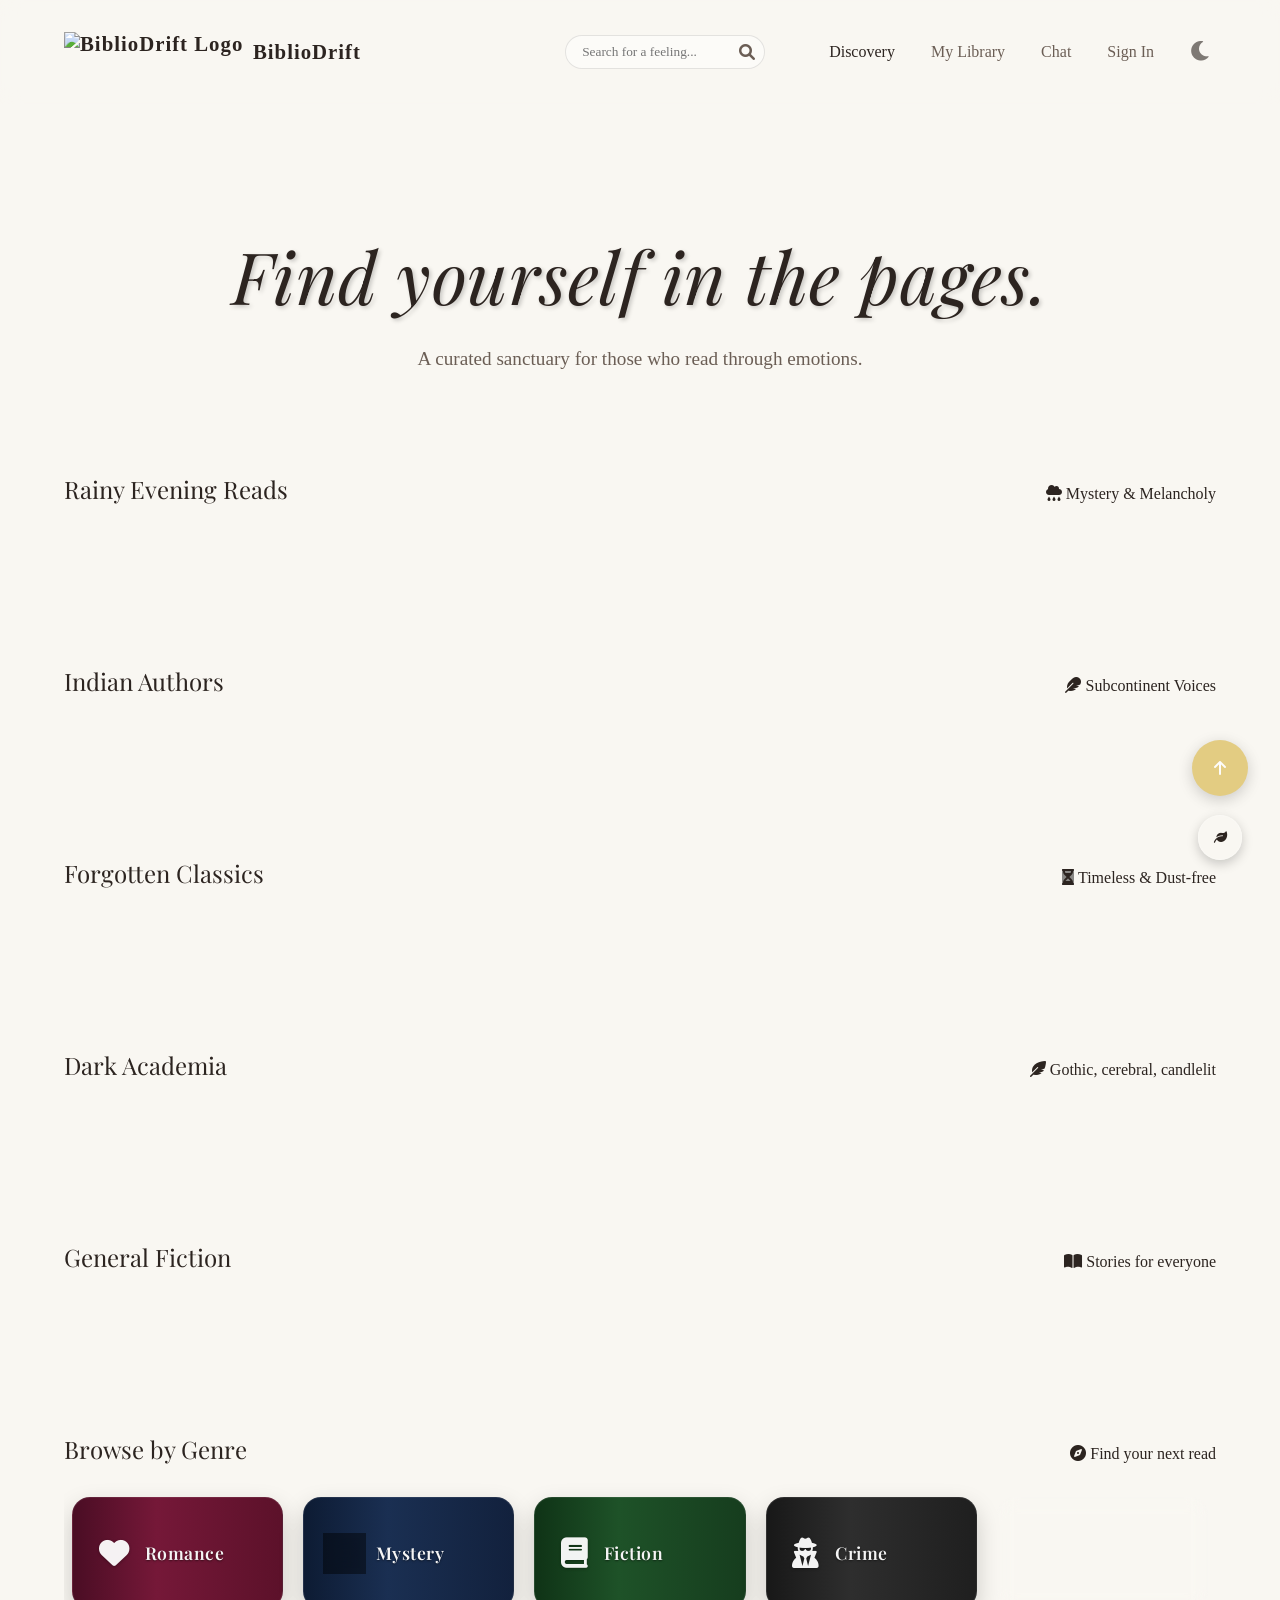
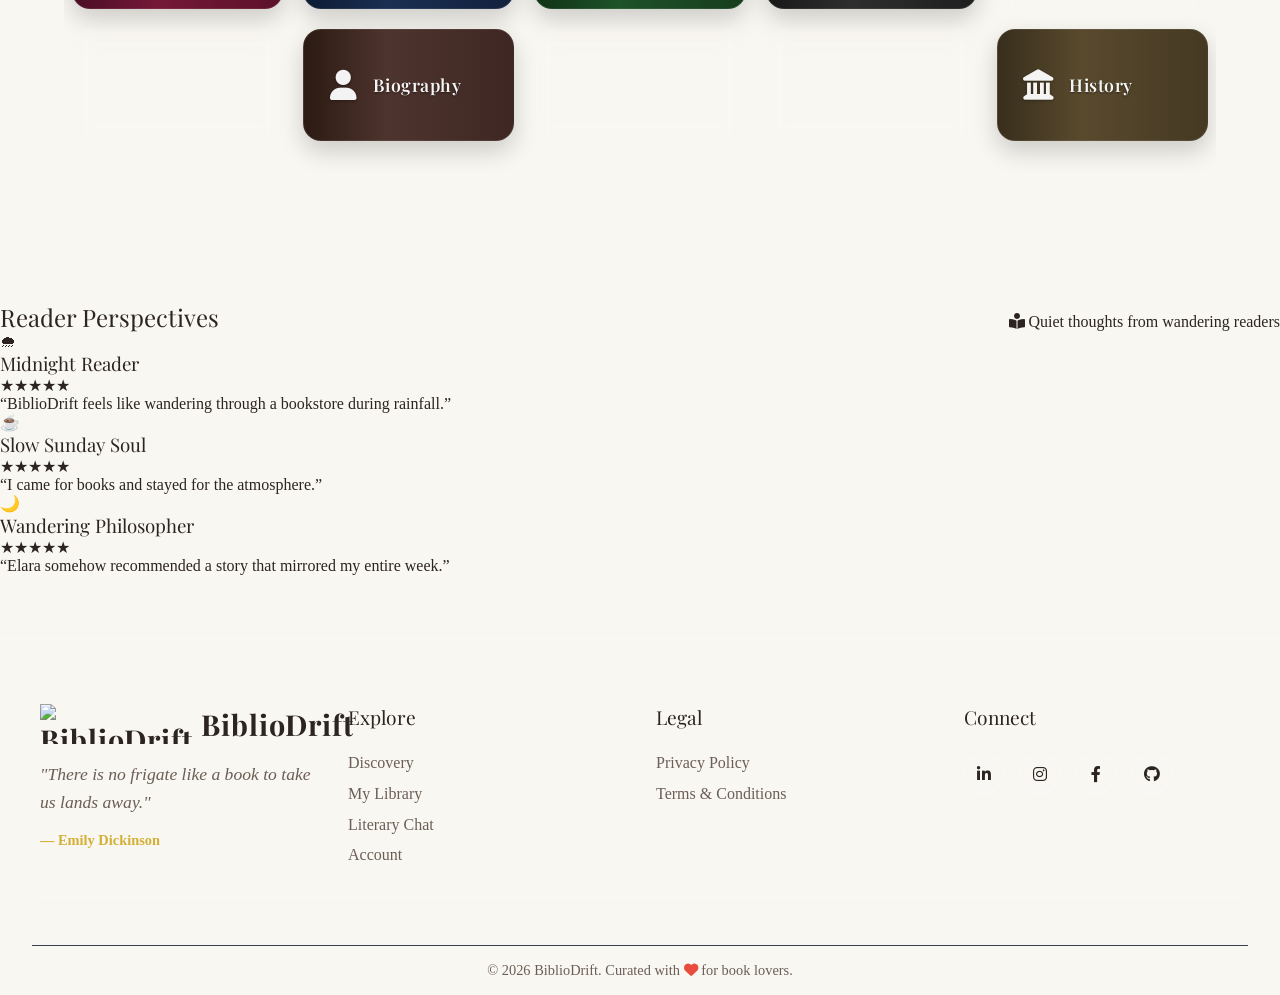
==== frontend/pages/index.html @ 9581ac8a "Merge branch 'main' into feature/reader-perspectives" ====
<!doctype html>
<html lang="en">

<head>
  <meta charset="UTF-8" />
  <script>
    (function () {
      const theme = localStorage.getItem('bibliodrift_theme');
      if (theme === 'night') {
        document.documentElement.setAttribute('data-theme', 'night');
      }
    })();
  </script>
  <script src="https://unpkg.com/dexie/dist/dexie.js"></script>

  <script src="../js/db.js"></script>

  <script src="../js/app.js"></script>
  <script src="../js/library-3d.js"></script>
  <script src="https://unpkg.com/dexie/dist/dexie.js"></script>
  <meta name="viewport" content="width=device-width, initial-scale=1.0" />
  <!-- Added SEO meta description to improve search engine discoverability and click-through rates -->
  <meta name="description" content="BiblioDrift — Discover books by mood, track your reading journey, and get AI-powered recommendations." />
  <title>BiblioDrift | Find yourself in the pages</title>
  <link rel="stylesheet" href="../css/style.css" />
  <link rel="stylesheet" href="../css/keyboard-shortcuts.css" />
  <link rel="manifest" href="/manifest.json">
  <!-- Fonts -->
  <link rel="preconnect" href="https://fonts.googleapis.com" />
  <link rel="preconnect" href="https://fonts.gstatic.com" crossorigin />
  <link
    href="https://fonts.googleapis.com/css2?family=Playfair+Display:ital,wght@0,400;0,600;1,400&family=Georgia&display=swap"
    rel="stylesheet" />
  <link rel="stylesheet" href="https://cdnjs.cloudflare.com/ajax/libs/font-awesome/6.0.0/css/all.min.css" />

  <!-- Security: DOMPurify for XSS prevention -->
  <script src="https://cdn.jsdelivr.net/npm/dompurify@3.0.6/dist/purify.min.js"></script>
  <link rel="icon" href="../assets/images/biblioDrift_favicon.png" type="image/png">
  <!-- PWA -->
  <link rel="manifest" href="/manifest.json">
  <meta name="theme-color" content="#2c2420">
  <meta name="apple-mobile-web-app-capable" content="yes">
  <meta name="apple-mobile-web-app-status-bar-style" content="black-translucent">
  <meta name="apple-mobile-web-app-title" content="BiblioDrift">
  <link rel="apple-touch-icon" href="../assets/images/biblioDrift_favicon.png">
</head>

<body>
  <header>
    <a href="index.html" class="logo">
      <img style="height: 40px" src="../assets/images/biblioDrift_favicon.png" alt="BiblioDrift Logo"> BiblioDrift
    </a>
    <div class="header-controls">
      <div class="search-bar">
        <input type="text" id="searchInput" class="search-input" placeholder="Search for a feeling...">
        <i class="fa-solid fa-search search-icon" id="searchIcon"></i>
      </div>
      <nav class="nav-links">
        <div class="tooltip">
          <a href="index.html" class="active">Discovery</a>
          <span class="tooltip-text"><i class="fa-solid fa-wand-magic-sparkles"></i> Explore books</span>
        </div>
        <div class="tooltip">
          <a href="library.html">My Library</a>
          <span class="tooltip-text"><i class="fa-solid fa-book"></i> My Library</span>
        </div>
        <div class="tooltip">
          <a href="chat.html">Chat</a>
          <span class="tooltip-text"><i class="fa-solid fa-comments"></i> Chat</span>
        </div>
        <!-- DYNAMIC AUTH LINK -->
        <div class="tooltip">
          <a href="auth.html" id="navAuthLink">Sign In</a>
          <span class="tooltip-text" id="navAuthTooltip"><i class="fa-solid fa-key"></i> Access account</span>
        </div>
      </nav>
      <button id="themeToggle" class="btn-icon" title="Toggle Theme">
        <i class="fa-solid fa-moon"></i>
      </button>
    </div>
  </header>

  <main>
    <section class="hero">
      <h1>Find yourself in the pages.</h1>
      <p>A curated sanctuary for those who read through emotions.</p>
    </section>

    <!-- SEARCH RESULTS SECTION (Initially Hidden) -->
    <section id="search-results-section" class="curated-section" hidden>
      <div class="section-header">
        <h2 id="search-query-display">Search Results</h2>
        <span><i class="fa-solid fa-magnifying-glass"></i> Exploring your query</span>
      </div>
      <div class="curated-row" id="search-results-grid">
        <!-- Dynamically Appended Books -->
      </div>
    </section>

    <!-- Curated Sections -->
    <section class="curated-section">
      <div class="section-header">
        <h2>Rainy Evening Reads</h2>
        <span><i class="fa-solid fa-cloud-rain"></i> Mystery & Melancholy</span>
      </div>
      <div class="curated-row" id="row-rainy"></div>
    </section>

    <section class="curated-section">
      <div class="section-header">
        <h2>Indian Authors</h2>
        <span><i class="fa-solid fa-feather"></i> Subcontinent Voices</span>
      </div>
      <div class="curated-row" id="row-indian"></div>
    </section>

    <section class="curated-section">
      <div class="section-header">
        <h2>Forgotten Classics</h2>
        <span><i class="fa-solid fa-hourglass"></i> Timeless & Dust-free</span>
      </div>
      <div class="curated-row" id="row-classics"></div>
    </section>

    <section class="curated-section">
      <div class="section-header">
        <h2>Dark Academia</h2>
        <span><i class="fa-solid fa-feather-pointed"></i> Gothic, cerebral, candlelit</span>
      </div>
      <div class="curated-row" id="row-dark-academia"></div>
    </section>

    <section class="curated-section">
      <div class="section-header">
        <h2>General Fiction</h2>
        <span><i class="fa-solid fa-book-open"></i> Stories for everyone</span>
      </div>
      <div class="curated-row" id="row-fiction"></div>
    </section>

    <!-- Genre Grid Section -->
    <section class="curated-section genre-section">
      <div class="section-header">
        <h2>Browse by Genre</h2>
        <span><i class="fa-solid fa-compass"></i> Find your next read</span>
      </div>
      <div class="genre-grid" id="genre-grid">
        <div class="genre-card" data-genre="romance"><i class="fa-solid fa-heart"></i><span>Romance</span></div>
        <div class="genre-card" data-genre="mystery"><i class="fa-solid fa-magnifying-glass"></i><span>Mystery</span>
        </div>
        <div class="genre-card" data-genre="fiction"><i class="fa-solid fa-book"></i><span>Fiction</span></div>
        <div class="genre-card" data-genre="crime"><i class="fa-solid fa-user-secret"></i><span>Crime</span></div>
        <div class="genre-card" data-genre="fantasy"><i class="fa-solid fa-wand-sparkles"></i><span>Fantasy</span></div>
        <div class="genre-card" data-genre="thriller"><i class="fa-solid fa-skull"></i><span>Thriller</span></div>
        <div class="genre-card" data-genre="biography"><i class="fa-solid fa-user"></i><span>Biography</span></div>
        <div class="genre-card" data-genre="self-help"><i
            class="fa-solid fa-hand-holding-heart"></i><span>Self-Help</span></div>
        <div class="genre-card" data-genre="science"><i class="fa-solid fa-flask"></i><span>Science</span></div>
        <div class="genre-card" data-genre="history"><i class="fa-solid fa-landmark"></i><span>History</span></div>
      </div>
    </section>

    <!-- Genre Modal -->
    <dialog id="genre-modal" class="genre-modal">
      <div class="genre-modal-content">
        <div class="genre-modal-header">
          <h2 id="genre-modal-title">Genre Books</h2>
          <button class="close-genre-modal" id="close-genre-modal"><i class="fa-solid fa-xmark"></i></button>
        </div>
        <div class="genre-modal-body">
          <div class="genre-books-grid" id="genre-books-grid"></div>
        </div>
      </div>
    </dialog>

    <!-- Book Details Modal -->
    <dialog id="book-details-modal" class="glass-modal">
      <div class="modal-content">
        <button class="close-modal-btn" id="closeModalBtn"><i class="fa-solid fa-xmark"></i></button>
        <div class="modal-body">
          <div class="modal-media"><img id="modal-img" src="" alt="Book Cover" /></div>
          <div class="modal-info">
            <h2 id="modal-title">Book Title</h2>
            <p id="modal-author" class="modal-subtitle">Author Name</p>
            <div class="ai-insight-box">
              <div class="ai-header"><i class="fa-solid fa-wand-magic-sparkles"></i><span>AI Insight</span></div>
              <div id="modal-summary">
                <div class="text-skeleton skeleton"></div>
                <div class="text-skeleton skeleton" style="width: 90%"></div>
                <div class="text-skeleton skeleton" style="width: 70%"></div>
              </div>
            </div>
            <div class="modal-actions">
              <button id="modal-add-btn" class="btn-primary"><i class="fa-regular fa-heart"></i> Add to Library</button>
              <button id="modal-preview-btn" class="btn-preview"><i class="fa-solid fa-book-open"></i> Preview</button>
              <button id="modal-share-btn" class="btn-secondary modal-share-btn"><i class="fa-solid fa-share-nodes"></i>
                Share</button>
            </div>
          </div>
        </div>
      </div>
    </dialog>
  </main>
<section class="reader-perspectives">

  <div class="section-header">
    <h2>Reader Perspectives</h2>
    <span>
      <i class="fa-solid fa-book-open-reader"></i>
      Quiet thoughts from wandering readers
    </span>
  </div>

  <div class="perspective-grid">

    <div class="perspective-card">
      <div class="perspective-user">
        <div class="avatar-circle">🌧</div>

        <div>
          <h3>Midnight Reader</h3>
          <p class="stars">★★★★★</p>
        </div>
      </div>

      <p class="perspective-text">
        “BiblioDrift feels like wandering through a bookstore during rainfall.”
      </p>
    </div>

    <div class="perspective-card">
      <div class="perspective-user">
        <div class="avatar-circle">☕</div>

        <div>
          <h3>Slow Sunday Soul</h3>
          <p class="stars">★★★★★</p>
        </div>
      </div>

      <p class="perspective-text">
        “I came for books and stayed for the atmosphere.”
      </p>
    </div>

    <div class="perspective-card">
      <div class="perspective-user">
        <div class="avatar-circle">🌙</div>

        <div>
          <h3>Wandering Philosopher</h3>
          <p class="stars">★★★★★</p>
        </div>
      </div>

      <p class="perspective-text">
        “Elara somehow recommended a story that mirrored my entire week.”
      </p>
    </div>

  </div>

</section>

<!--The footer is being called usingt footer.js.-->
  <script src="../js/config.js"></script>
  <script src="../js/app.js"></script>
  <script src="../js/book-preview.js"></script>
  <script src="../js/footer.js"></script>
  <script src="../script/header-scroll.js"></script>


  <!-- Back to Top Button -->
  <button id="backToTop" class="btn-icon back-to-top" title="Back to Top" onclick="window.scrollTo({top: 0, behavior: 'smooth'});">
    <i class="fa-solid fa-arrow-up"></i>
  </button>

  <!-- Ambient Sanctuary UI -->
  <div class="ambient-sanctuary">
    <button id="ambientToggle" title="Ambient Sanctuary">
      <i class="fa-solid fa-leaf"></i>
    </button>
    <div id="ambientPanel" class="ambient-panel">
      <h3 style="color: var(--text-main) !important;">Ambient Sanctuary</h3>
      <div class="ambient-option">
        <span style="color: var(--text-main) !important;"><i class="fa-solid fa-cloud-rain"></i> Rainy Evening</span>
        <label class="switch">
          <input type="checkbox" id="rainToggle">
          <span class="slider"></span>
        </label>
      </div>
      <div class="ambient-option">
        <span style="color: var(--text-main) !important;"><i class="fa-solid fa-fire"></i> Cozy Fireplace</span>
        <label class="switch">
          <input type="checkbox" id="fireToggle">
          <span class="slider"></span>
        </label>
      </div>
      <div class="ambient-option">
        <span style="color: var(--text-main) !important;"><i class="fa-solid fa-water"></i> Calm Ocean Waves</span>
        <label class="switch">
          <input type="checkbox" id="oceanToggle">
          <span class="slider"></span>
        </label>
      </div>
      <div class="ambient-option">
        <span style="color: var(--text-main) !important;"><i class="fa-solid fa-bolt"></i> Stormy Rain</span>
        <label class="switch">
          <input type="checkbox" id="stormToggle">
          <span class="slider"></span>
        </label>
      </div>
      <div class="volume-control">
        <label for="ambientVolume" style="color: var(--text-main) !important;"><i class="fa-solid fa-volume-high"></i> Volume</label>
        <input type="range" id="ambientVolume" min="0" max="1" step="0.1" value="0.5" style="width: 100%;">
      </div>
    </div>
  </div>

  <script src="../js/ambient.js"></script>
  <script src="../js/security.js"></script>
  <script src="../js/pwa.js"></script>

</body>

</html>
---- frontend/css/style.css ----
:root {
    /* Fix: WCAG AA Contrast Floor - Issue #534 */
.glass-panel,
.book-tooltip,
.book-detail-modal,
[class*="glass"] {
    background: rgba(0, 0, 0, 0.45) !important;
    backdrop-filter: blur(12px);
    -webkit-backdrop-filter: blur(12px);
}
    /* Day Theme (Default) */
    --bg-color: #f9f7f2;
    --header-bg: rgba(249, 247, 242, 0.8);
    --text-main: #2c2420;
    --text-muted: #6b5e55;
    --accent-gold: #d4af37;
    --wood-dark: #5d4037;
    --wood-light: #8d6e63;
    --glass-bg: rgba(255, 255, 255, 0.1);
    --glass-border: rgba(255, 255, 255, 0.2);
    --shadow-soft: 0 10px 30px rgba(0, 0, 0, 0.05);
    --input-bg: rgba(255, 255, 255, 0.5);
    --input-border: rgba(0, 0, 0, 0.1);
    --book-bg: #fff;
    --paper-color: #fffdf9;

    /* Vibe Colors */
    --vibe-mystery: #78909c;
    --vibe-romance: #ef9a9a;
    --vibe-classic: #a1887f;

    /* Dimensions */
    --book-width: 160px;
    --book-height: 240px;
    --book-thick: 40px;
}

[data-theme="night"] {
    /* Night Theme (Dark Wood) */
    --bg-color: #1e1a18;
    --header-bg: rgba(30, 26, 24, 0.85);
    --text-main: #e0d5cb;
    --text-muted: #a89a8e;
    --accent-gold: #fccb4e;
    --wood-dark: #3e2723;
    --wood-light: #5d4037;
    --glass-bg: rgba(0, 0, 0, 0.3);
    --glass-border: rgba(255, 255, 255, 0.05);
    --shadow-soft: 0 10px 40px rgba(0, 0, 0, 0.4);
    --input-bg: rgba(0, 0, 0, 0.2);
    --input-border: rgba(255, 255, 255, 0.1);
    --book-bg: #2c2420;
    --paper-color: #e0d5cb;
}

* {
    box-sizing: border-box;
    margin: 0;
    padding: 0;
}

html {
    scroll-behavior: smooth;
    transition: background-color 0.4s ease, color 0.4s ease;
}

body {
    background-color: var(--bg-color);
    color: var(--text-main);
    font-family: "Georgia", serif;
    /* Classic serif for books */
    overflow-x: hidden;
    min-height: 100vh;
    transition: background-color 0.4s ease, color 0.4s ease, border-color 0.4s ease, box-shadow 0.4s ease;
}

/* Explicit night-mode overrides — bulletproof fallback */
[data-theme="night"] body,
html[data-theme="night"],
html[data-theme="night"] body {
    background-color: #1e1a18 !important;
    color: #fff5f5 !important;
}

[data-theme="night"] header {
    background: rgba(30, 26, 24, 0.85) !important;
}

[data-theme="night"] .search-input,
[data-theme="night"] input {
    background: rgba(0, 0, 0, 0.2) !important;
    color: #e0d5cb !important;
    border-color: rgba(255, 255, 255, 0.1) !important;
}


/* Global Wooden Scrollbar Styling */
::-webkit-scrollbar {
    width: 12px;
}

::-webkit-scrollbar-track {
    background: var(--bg-color);
}

::-webkit-scrollbar-thumb {
    background: linear-gradient(180deg, var(--wood-dark), var(--wood-light));
    border-radius: 6px;
    border: 2px solid var(--bg-color);
}

::-webkit-scrollbar-thumb:hover {
    background: linear-gradient(180deg, var(--wood-light), var(--wood-dark));
    box-shadow: inset 0 0 6px rgba(0, 0, 0, 0.3);
}

h1,
h2,
h3 {
    font-weight: normal;
    font-family: "Playfair Display", serif;
    /* Elegant headings */
}

/* --- Layout --- */
header {
    padding: 2rem 4rem;
    display: flex;
    justify-content: space-between;
    align-items: center;
    position: sticky;
    top: 0;
    z-index: 100;
    background: var(--header-bg);
    backdrop-filter: blur(10px);
    transition: background-color 0.4s ease, color 0.4s ease, backdrop-filter 0.4s ease;
}

.header-controls {
    display: flex;
    align-items: center;
    gap: 2rem;
}

.search-bar {
    position: relative;
    display: flex;
    align-items: center;
}

.search-input {
    background: var(--input-bg);
    border: 1px solid var(--input-border);
    padding: 0.5rem 1rem;
    border-radius: 20px;
    font-family: "Georgia", serif;
    width: 200px;
    transition: all 0.4s ease;
    outline: none;
    color: var(--text-main);
}

.search-input:focus {
    background: var(--book-bg);
    width: 300px;
    box-shadow: var(--shadow-soft);
}

.search-icon {
    position: absolute;
    right: 10px;
    color: var(--text-muted);
    cursor: pointer;
    transition: color 0.3s ease;
}

.search-icon:hover {
    color: var(--text-main);
}

.logo {
    font-size: 1.5rem;
    letter-spacing: 1px;
    color: var(--text-main);
    text-decoration: none;
    display: flex;
    align-items: center;
    gap: 0.5rem;
}

.nav-links a {
    text-decoration: none;
    color: var(--text-muted);
    margin-left: 2rem;
    transition: color 0.3s ease;
}

.nav-links a:hover,
.nav-links a.active {
    color: var(--text-main);
}

/* === ANIMATED HOVER TOOLTIPS FOR NAVIGATION (NEW) === */
.tooltip {
    position: relative;
    display: inline-block;
}

.tooltip-text {
    position: absolute;
    left: 50%;
    bottom: calc(100% + 8px);
    transform: translateX(-50%) scale(0.95) translateY(6px);
    padding: 10px 14px;
    background: #fffaf3;
    color: #2b2b2b;
    font-size: 13px;
    font-weight: 500;
    white-space: nowrap;
    border-radius: 10px;
    box-shadow: 0 8px 20px rgba(0, 0, 0, 0.15);
    border: 1px solid rgba(0, 0, 0, 0.08);
    opacity: 0;
    visibility: hidden;
    pointer-events: none;
    transition: all 0.25s ease;
    z-index: 9999;
}

.tooltip-text::after {
    content: "";
    position: absolute;
    top: 100%;
    left: 50%;
    transform: translateX(-50%) rotate(45deg);
    width: 12px;
    height: 12px;
    background: #fffaf3;
    border-left: 1px solid rgba(0, 0, 0, 0.08);
    border-bottom: 1px solid rgba(0, 0, 0, 0.08);
}

.tooltip:hover .tooltip-text {
    opacity: 1;
    visibility: visible;
    transform: translateX(-40%) scale(1) translateY(0);
}

.tooltip-text i {
    margin-right: 5px;
    color: var(--accent-gold);
}

main {
    padding: 2rem 4rem;
    max-width: 1400px;
    margin: 0 auto;
    width: 100%;
    overflow-x: hidden;
}

/* --- Hero --- */
.hero {
    text-align: center;
    padding: 6rem 1rem;
    animation: heroFade 1s ease-out;
}

@keyframes heroFade {
    from {
        opacity: 0;
        transform: translateY(15px);
    }

    to {
        opacity: 1;
        transform: translateY(0);
    }
}


.hero h1 {
    font-size: clamp(2.5rem, 8vw, 4.5rem);
    margin-bottom: 1.5rem;
    font-style: italic;
    line-height: 1.2;
    letter-spacing: 0.5px;
    text-shadow: 2px 2px 4px rgba(0, 0, 0, 0.2);
}

.hero p {
    color: var(--text-muted);
    font-size: 1.2rem;
    line-height: 1.8;
    max-width: 55ch;
    margin: 0 auto;
}

/* --- Curated Tables (Horizontal Scroll) --- */
.curated-section {
    margin-bottom: 6rem;
    width: 100%;
    overflow-x: hidden;
}

.section-header {
    margin-: 0 1rem 0.5rem 1rem;
    display: flex;
    justify-content: space-between;
    align-items: baseline;
    flex-wrap: wrap;
    gap: 1rem
    justify-content: space-between;
    align-items: baseline;
}

.curated-row {
    display: flex;
    gap: 3rem;
    padding: 2rem 1rem;
    overflow-x: auto;
    overflow-y: hidden;
    /* Allow horizontal scrolling on mobile */
    perspective: 1000px;
    -webkit-overflow-scrolling: touch;
    scroll-behavior: smooth;
    flex-wrap: nowrap;
}

/* --- 3D Book Component --- */
.book-scene {
    width: var(--book-width);
    height: var(--book-height);
    perspective: 1000px;
    cursor: pointer;
    flex-shrink: 0;
    min-width: var(--book-width);
}

.book {
    width: 100%;
    height: 100%;
    position: relative;
    transform-style: preserve-3d;
    /* Bouncy cozy feel */
    transform-origin: center center -20px;
    /* Pivot inside the book */
    animation: floatIn 0.8s ease-out backwards;
}

@keyframes floatIn {
    from {
        opacity: 0;
        transform: translateY(50px) scale(0.9);
    }

    to {
        opacity: 1;
        transform: translateY(0) scale(1);
    }
}

.book.flipped {
    transform: rotateY(180deg) scale(1.2) translateZ(50px);
    /* Expand and bring closer */
    z-index: 100;
}

/* Book Faces */
.book__face {
    position: absolute;
    width: 100%;
    height: 100%;
    backface-visibility: hidden;
    /* Hide back when front is clear */
    border-radius: 4px 8px 8px 4px;
    box-shadow: 5px 5px 15px rgba(0, 0, 0, 0.15);
}

.book__face--front {
    background: var(--book-bg);
    transform: rotateY(0deg);
    z-index: 2;
}

.book__face--front img {
    width: 100%;
    height: 100%;
    object-fit: cover;
    border-radius: 4px 8px 8px 4px;
}

.book__face--back {
    transform: rotateY(180deg);
    background: var(--paper-color);
    /* Paper color */
    padding: 1.5rem;
    display: flex;
    flex-direction: column;
    justify-content: space-between;
    border: 1px solid var(--glass-border);
    z-index: 1;
    color: #2c2420;
    /* Keep text dark for paper feel even in night mode */
}

/* The Spine */
.book__face--spine {
    position: absolute;
    width: var(--book-thick);
    height: 100%;
    left: 0;
    top: 0;
    transform: rotateY(-90deg) translateZ(calc(var(--book-thick) / 2));
}

/* Improved 3D Box Model */
/* Re-defining .book for proper thickness volume */
.book {
    transform-origin: center center -20px;
    /* Pivot inside the book */
}

.book__face--front {
    transform: translateZ(20px);
}

.book__face--back {
    transform: rotateY(180deg) translateZ(20px);
}

.book__face--spine {
    width: 40px;
    height: 100%;
    background: #333;
    /* Default spine color */
    transform: rotateY(-90deg) translateZ(20px);
    /* Adjust positioning to be flush left of front face */
    left: -20px;
    /* Half thickness */
}

.book__face--right {
    /* Pages */
    width: 40px;
    height: 100%;
    background: linear-gradient(to right, #fff, #f0f0f0 20%, #fff 40%);
    transform: rotateY(90deg) translateZ(140px);
    /* Width - half thickness */
    left: auto;
    right: -20px;
}

/* Hover Effect: Pull out */
.book-scene:hover .book:not(.flipped) {
    transform: translateZ(30px) translateY(-10px) rotateY(-10deg);
}

/* Glassmorphism Overlay (Quick view) */
.glass-overlay {
    position: absolute;
    bottom: 10px;
    left: 10px;
    right: 10px;
    background: rgba(255, 255, 255, 0.7);
    backdrop-filter: blur(8px);
    padding: 0.5rem;
    border-radius: 6px;
    opacity: 0;
    transform: translateY(10px);
    transition: all 0.3s ease;
    pointer-events: none;
    /* Let clicks pass to book */
}

.book-scene:hover .glass-overlay {
    opacity: 1;
    transform: translateY(0);
}

/* Back of book content */
.handwritten-note {
    font-family: "Courier New", Courier, monospace;
    /* Placeholder for handwriting font */
    color: var(--text-muted);
    font-size: 0.9rem;
    line-height: 1.4;
    background: #fffdc2;
    padding: 10px;
    transform: rotate(-2deg);
    box-shadow: 2px 2px 5px rgba(0, 0, 0, 0.1);
    margin-bottom: 1rem;
}

/* Read details Button */
.read-details-btn {
    background-color: #3e2723; 
    color: #fffdf9;
    border: 1px solid var(--accent-gold);
    padding: 6px 16px; 
    border-radius: 6px;
    font-family: 'Playfair Display', 'Georgia', serif;
    font-size: 0.82rem;
    cursor: pointer;
    display: flex;
    align-items: center;
    justify-content: center;
    gap: 6px; 
    margin: 8px auto 14px auto;
    width: 96%; 
    box-shadow: 0 3px 6px rgba(0, 0, 0, 0.15);
    transition: background-color 0.2s ease-in-out;
    white-space: nowrap; 
}

.read-details-btn:hover {
    background-color: #5d4037;
}

.book__face--back .book-actions {
    justify-content: space-around;
    padding: 0 10px;
    width: 100%;
    margin-bottom: -6px;
}

.book-actions {
    display: flex;
    gap: 0.35rem;
    justify-content: center;
    align-items: center;
    width: 100%;
}

.btn-icon {
    border: none;
    background: none;
    cursor: pointer;
    font-size: 1rem;
    padding: 0.15rem 0.25rem;
    opacity: 0.6;
    transition: opacity 0.2s, transform 0.12s;
}

.btn-icon:hover {
    opacity: 1;
    transform: scale(1.08);
}

/* --- Virtual Shelves --- */
.shelves-container {
    width: 100%;
    overflow-x: hidden;
    display: flex;
    flex-direction: column;
    gap: 4rem;
    padding: 2rem 0;
}

.shelf-row {
    position: relative;
    padding: 0 2rem 1.5rem 2rem;
    /* Realistic Wood Texture Gradient */
    background:
        repeating-linear-gradient(90deg,
            transparent 0,
            transparent 4px,
            rgba(0, 0, 0, 0.02) 5px,
            transparent 10px),
        linear-gradient(to bottom, #5d4037 0%, #3e2723 100%);
    border-bottom: 25px solid #281a15;
    /* Thicker front lip */
    border-radius: 4px;
    box-shadow:
        0 20px 20px -10px rgba(0, 0, 0, 0.3),
        inset 0 2px 20px rgba(0, 0, 0, 0.2);
    display: flex;
    align-items: flex-end;
    gap: 1.5rem;
    /* More spacing for expanded books */
    min-height: 280px;
    flex-wrap: nowrap;
    overflow-x: auto;
    -webkit-overflow-scrolling: touch;
}

.shelf-row::after {
    /* Depth shadow on wall behind books */
    content: "";
    position: absolute;
    bottom: 25px;
    /* Above bottom lip */
    left: 0;
    right: 0;
    height: 100%;
    z-index: -1;
    background: linear-gradient(to bottom,
            rgba(0, 0, 0, 0.1),
            rgba(0, 0, 0, 0.4));
    pointer-events: none;
}

.shelf-label {
    position: absolute;
    top: -20px;
    left: 0;
    font-size: 1.2rem;
    color: var(--wood-light);
    font-style: italic;
}

/* --- Mood Analysis Styles --- */

/* Mood Tags on Book Covers */
.mood-tags {
    position: absolute;
    top: 5px;
    left: 5px;
    display: flex;
    flex-direction: column;
    gap: 2px;
}

.mood-tag {
    background: rgba(0, 0, 0, 0.7);
    color: white;
    padding: 2px 6px;
    border-radius: 10px;
    font-size: 0.7rem;
    font-weight: bold;
    text-transform: capitalize;
}

/* Mood-specific colors */
.mood-cozy {
    background: #8d6e63 !important;
}

.mood-dark {
    background: #424242 !important;
}

.mood-mysterious {
    background: #5e35b1 !important;
}

.mood-romantic {
    background: #e91e63 !important;
}

.mood-adventurous {
    background: #ff5722 !important;
}

.mood-melancholy {
    background: #607d8b !important;
}

.mood-uplifting {
    background: #4caf50 !important;
}

.mood-intense {
    background: #f44336 !important;
}

.mood-whimsical {
    background: #9c27b0 !important;
}

.mood-thought-provoking {
    background: #795548 !important;
}

/* Glass overlay mood tags */
.glass-mood-tags {
    margin-top: 0.5rem;
    display: flex;
    gap: 0.25rem;
    flex-wrap: wrap;
}

.glass-mood-tag {
    background: rgba(255, 255, 255, 0.3);
    padding: 1px 4px;
    border-radius: 8px;
    font-size: 0.6rem;
    text-transform: capitalize;
}

/* Back of book mood analysis */
.mood-analysis {
    margin-top: 1rem;
    padding-top: 0.5rem;
    border-top: 1px solid rgba(0, 0, 0, 0.1);
}

.mood-tags-back {
    display: flex;
    gap: 0.25rem;
    flex-wrap: wrap;
    margin-top: 0.25rem;
}

.mood-tag-small {
    background: var(--accent-gold);
    color: white;
    padding: 1px 4px;
    border-radius: 6px;
    font-size: 0.6rem;
    text-transform: capitalize;
}

/* Mood Analysis Modal */
.mood-modal {
    position: fixed;
    top: 0;
    left: 0;
    width: 100%;
    height: 100%;
    background: rgba(0, 0, 0, 0.7);
    display: flex;
    justify-content: center;
    align-items: center;
    z-index: 1000;
    backdrop-filter: blur(5px);
}

.mood-modal-content {
    background: var(--book-bg);
    border-radius: 12px;
    max-width: 500px;
    width: 90%;
    max-height: 80vh;
    overflow-y: auto;
    box-shadow: var(--shadow-soft);
    border: 1px solid var(--glass-border);
    display: flex;
    flex-direction: column;
}

.mood-modal-header {
    padding: 1.5rem;
    border-bottom: 1px solid var(--glass-border);
    display: flex;
    justify-content: space-between;
    align-items: center;
}

.mood-modal-header h3 {
    margin: 0;
    color: var(--text-main);
}

.close-modal {
    background: none;
    border: none;
    font-size: 1.5rem;
    cursor: pointer;
    color: var(--text-muted);
    padding: 0;
    width: 30px;
    height: 30px;
    display: flex;
    align-items: center;
    justify-content: center;
}

.close-modal:hover {
    color: var(--text-main);
}

.mood-modal-body {
    padding: 1.5rem;
}

.mood-section {
    margin-bottom: 1.5rem;
}

.mood-section h4 {
    margin: 0 0 0.5rem 0;
    color: var(--text-main);
    font-size: 1rem;
}

/* Sentiment Bar */
.sentiment-bar {
    width: 100%;
    height: 8px;
    background: #e0e0e0;
    border-radius: 4px;
    overflow: hidden;
    margin: 0.5rem 0;
}

.sentiment-fill {
    height: 100%;
    background: linear-gradient(to right, #f44336, #ff9800, #4caf50);
    transition: width 0.3s ease;
}

/* Large mood tags in modal */
.mood-tags-large {
    display: flex;
    gap: 0.5rem;
    flex-wrap: wrap;
}

.mood-tag-large {
    padding: 0.5rem 1rem;
    border-radius: 20px;
    font-size: 0.9rem;
    font-weight: bold;
    color: white;
    text-transform: capitalize;
}

/* Vibe quote styling */
.vibe-quote {
    background: var(--paper-color);
    padding: 1rem;
    border-radius: 8px;
    font-style: italic;
    color: #2c2420;
    border-left: 4px solid var(--accent-gold);
    margin: 0.5rem 0;
}

/* Mood button in book actions */
.mood-btn {
    color: var(--accent-gold) !important;
}

.mood-btn:hover {
    color: var(--wood-dark) !important;
    transform: scale(1.1);
}

/* Responsive mood modal */
@media (max-width: 768px) {
    .mood-modal-content {
        width: 95%;
        margin: 1rem;
    }

    .mood-tags-large {
        flex-direction: column;
    }

    .mood-tag-large {
        text-align: center;
    }
}

/* Utilities */
.hidden {
    display: none !important;
}

/* --- Constellation View --- */
.constellation-container {
    width: 100%;
    min-height: 600px;
    margin-top: 2rem;
    position: relative;
    border-radius: 12px;
    overflow: hidden;
    animation: fadeIn 0.5s ease;
}

.view-toggles button {
    cursor: pointer;
    transition: all 0.3s ease;
}

.view-toggles .active-view {
    box-shadow: 0 4px 15px rgba(0, 0, 0, 0.2);
    transform: scale(1.05);
}

.fade-in {
    animation: fadeIn 1s ease;
}

@keyframes fadeIn {
    from {
        opacity: 0;
        transform: translateY(10px);
    }

    to {
        opacity: 1;
        transform: translateY(0);
    }
}

/* Theme Toggle Button Enhancement */
#themeToggle {
    font-size: 1.4rem;
    color: var(--text-main);
    cursor: pointer;
    transition:
        transform 0.3s ease,
        color 0.3s ease;
}

#themeToggle:hover {
    transform: rotate(15deg) scale(1.1);
    color: var(--accent-gold);
}


.footer {
    min-height: 120px;
    width: 100%;
    background-color: #222;
    display: flex;
    flex-direction: column;
    justify-content: center;
    align-items: center;
    gap: 1.2rem;
    padding: 2rem 0;
    margin-top: 4rem;
}

.social_icons {
    display: flex;
    gap: 2rem;
    z-index: 999;
}

.social_icons a {
    color: var(--accent-gold);
    font-size: 2rem;
    transition:
        transform 0.3s ease,
        color 0.3s ease;
    text-decoration: none;
}

.social_icons a:hover {
    color: white;
    transform: translateY(-5px);
}

.reading-progress {
    margin-top: 0.75rem;
    opacity: 0.85;
}

.progress-slider {
    width: 100%;
    accent-color: var(--accent-gold);
}

.reading-progress small {
    font-size: 0.7rem;
    opacity: 0.7;
}

/* --- Glass Modal --- */
.glass-modal {
    margin: auto;
    width: 90%;
    max-width: 900px;
    background: transparent;
    border: none;
    padding: 0;
    overflow: visible;
    max-height: 95vh;
}

.glass-modal::backdrop {
    background: rgba(0, 0, 0, 0.4);
    backdrop-filter: blur(5px);
}

.modal-content {
    background: rgba(255, 255, 255, 0.65);
    backdrop-filter: blur(20px);
    -webkit-backdrop-filter: blur(20px);
    border: 1px solid var(--glass-border);
    border-radius: 20px;
    box-shadow: 0 25px 50px -12px rgba(0, 0, 0, 0.25);
    padding: 2.5rem;
    position: relative;
    overflow: hidden;
    overflow-y: auto;
    animation: modalIn 0.4s cubic-bezier(0.175, 0.885, 0.32, 1.275);
    max-height: 90vh;
}

[data-theme="night"] .modal-content {
    background: rgba(30, 26, 24, 0.8);
    border: 1px solid rgba(255, 255, 255, 0.1);
}

@keyframes modalIn {
    from {
        opacity: 0;
        transform: scale(0.9) translateY(20px);
    }

    to {
        opacity: 1;
        transform: scale(1) translateY(0);
    }
}

.close-modal-btn {
    position: absolute;
    top: 1.5rem;
    right: 1.5rem;
    background: var(--glass-bg);
    border: none;
    width: 2.5rem;
    height: 2.5rem;
    border-radius: 50%;
    cursor: pointer;
    font-size: 1.2rem;
    color: var(--text-muted);
    transition: all 0.2s;
    display: flex;
    justify-content: center;
    align-items: center;
    z-index: 10;
}

.close-modal-btn:hover {
    background: var(--accent-gold);
    color: #fff;
    transform: rotate(90deg);
}

.modal-body {
    display: grid;
    grid-template-columns: 300px 1fr;
    gap: 3rem;
}

.modal-media {
    display: flex;
    justify-content: center;
    align-items: center;
}

.modal-media img {
    width: 100%;
    height: auto;
    border-radius: 12px;
    box-shadow: 10px 10px 30px rgba(0, 0, 0, 0.2);
    transform: rotate(-3deg);
    transition: transform 0.3s;
}

.modal-media img:hover {
    transform: rotate(0) scale(1.02);
}

.modal-info {
    display: flex;
    flex-direction: column;
    gap: 1.5rem;
}

.modal-info h2 {
    font-size: 2.5rem;
    line-height: 1.2;
    margin-bottom: 0;
}

.modal-subtitle {
    font-size: 1.2rem;
    color: var(--text-muted);
    font-style: italic;
    margin-top: -1rem;
}

/* AI Insight Box */
.ai-insight-box {
    background: #fdfaf5;
    border: 1px solid rgba(212, 175, 55, 0.2);
    border-left: 4px solid var(--accent-gold);
    padding: 1.2rem 1.5rem;
    border-radius: 12px;
    margin-top: 1.5rem;
    box-shadow: 0 2px 8px rgba(0,0,0,0.03);
}

#modal-ai-note {
    font-family: "Georgia", serif;
    font-style: italic;
    color: #4a3f35 !important; /* Dark brown for high contrast */
    line-height: 1.6;
    font-size: 1.05rem;
    display: block;
}

[data-theme="night"] .ai-insight-box {
    background: linear-gradient(135deg,
            rgba(255, 255, 255, 0.05),
            rgba(0, 0, 0, 0.2));
}

.ai-insight-box::before {
    content: "";
    position: absolute;
    top: 0;
    left: 0;
    right: 0;
    height: 2px;
    background: linear-gradient(90deg,
            transparent,
            var(--accent-gold),
            transparent);
    opacity: 0.5;
}

.ai-header {
    display: flex;
    align-items: center;
    gap: 0.8rem;
    font-family: "Courier New", monospace;
    /* Tech feel */
    font-weight: bold;
    color: var(--accent-gold);
    margin-bottom: 1rem;
    text-transform: uppercase;
    letter-spacing: 1px;
    font-size: 0.9rem;
}

#modal-summary {
    line-height: 1.6;
    color: var(--text-main);
}

.modal-actions {
    margin-top: auto;
    display: flex;
    gap: 1rem;
}

.btn-primary {
    background: var(--text-main);
    color: var(--bg-color);
    border: none;
    padding: 1rem 2rem;
    border-radius: 30px;
    font-family: "Georgia", serif;
    font-size: 1.1rem;
    cursor: pointer;
    transition: all 0.3s;
    display: flex;
    align-items: center;
    gap: 0.8rem;
}

.btn-primary:hover {
    background: var(--accent-gold);
    color: #fff;
    transform: translateY(-2px);
    box-shadow: 0 5px 15px rgba(0, 0, 0, 0.1);
}

/* Responsive Modal */
@media (max-width: 768px) {
    .modal-body {
        grid-template-columns: 1fr;
    }

    .modal-media img {
        max-width: 200px;
        transform: rotate(0);
    }

    .modal-content {
        padding: 1.5rem;
    }

    .modal-info h2 {
        font-size: 1.8rem;
    }

    .ai-insight-box {
        padding: 1rem 1.2rem;
    }

    #modal-ai-note {
        font-size: 0.95rem;
    }

    .modal-actions {
        flex-direction: column;
        width: 100%;
    }

    .btn-primary,
    .btn-secondary,
    .btn-preview {
        width: 100%;
    }
}

/* ===== CHAT INTERFACE STYLES ===== */

.chat-container {
    max-width: 900px;
    margin: 0 auto;
    height: calc(100vh - 80px);
    display: flex;
    flex-direction: column;
    background: var(--glass-bg);
    backdrop-filter: blur(20px);
    border: 1px solid var(--glass-border);
    border-radius: 20px;
    overflow: hidden;
    box-shadow: var(--shadow-soft);
}

.chat-header {
    padding: 20px 25px;
    background: var(--glass-bg);
    border-bottom: 1px solid var(--glass-border);
    display: flex;
    justify-content: space-between;
    align-items: center;
}

.bookseller-info {
    display: flex;
    align-items: center;
    gap: 15px;
}

.bookseller-avatar {
    width: 50px;
    height: 50px;
    background: var(--accent-gold);
    border-radius: 50%;
    display: flex;
    align-items: center;
    justify-content: center;
    color: var(--wood-dark);
    font-size: 20px;
    box-shadow: 0 4px 15px rgba(212, 175, 55, 0.3);
}

.bookseller-details h2 {
    font-family: 'Playfair Display', serif;
    color: var(--text-main);
    font-size: 1.4rem;
    margin-bottom: 4px;
}

.status {
    display: flex;
    align-items: center;
    gap: 8px;
    color: var(--text-muted);
    font-size: 0.9rem;
}

.status-dot {
    width: 8px;
    height: 8px;
    background: #4caf50;
    border-radius: 50%;
    animation: pulse 2s infinite;
}

@keyframes pulse {

    0%,
    100% {
        opacity: 1;
    }

    50% {
        opacity: 0.5;
    }
}

.chat-actions {
    display: flex;
    gap: 10px;
}

.action-btn {
    width: 40px;
    height: 40px;
    background: var(--glass-bg);
    border: 1px solid var(--glass-border);
    border-radius: 10px;
    color: var(--text-muted);
    cursor: pointer;
    transition: all 0.3s ease;
    display: flex;
    align-items: center;
    justify-content: center;
}

.action-btn:hover {
    background: var(--accent-gold);
    color: var(--wood-dark);
    transform: translateY(-2px);
}

.chat-messages {
    flex: 1;
    overflow-y: auto;
    padding: 20px 25px;
    display: flex;
    flex-direction: column;
    gap: 20px;
}

.message {
    display: flex;
    gap: 12px;
    max-width: 80%;
}

.message.user-message {
    align-self: flex-end;
    flex-direction: row-reverse;
}

.message-avatar {
    width: 35px;
    height: 35px;
    border-radius: 50%;
    display: flex;
    align-items: center;
    justify-content: center;
    font-size: 14px;
    flex-shrink: 0;
}

.bookseller-message .message-avatar {
    background: var(--accent-gold);
    color: var(--wood-dark);
}

.user-message .message-avatar {
    background: var(--wood-light);
    color: var(--paper-color);
}

.message-content {
    flex: 1;
}

.message-bubble {
    background: var(--glass-bg);
    border: 1px solid var(--glass-border);
    border-radius: 18px;
    padding: 15px 18px;
    backdrop-filter: blur(10px);
    box-shadow: 0 4px 15px rgba(0, 0, 0, 0.1);
}

.user-message .message-bubble {
    background: var(--accent-gold);
    color: var(--wood-dark);
    border-color: var(--accent-gold);
}

.message-bubble p {
    margin-bottom: 8px;
    line-height: 1.5;
    color: var(--text-main);
}

.user-message .message-bubble p {
    color: var(--wood-dark);
}

.message-bubble p:last-child {
    margin-bottom: 0;
}

.message-time {
    font-size: 0.75rem;
    color: var(--text-muted);
    margin-top: 5px;
    text-align: left;
}

.user-message .message-time {
    text-align: right;
}

.quick-suggestions {
    padding: 15px 25px;
    border-top: 1px solid var(--glass-border);
    background: var(--glass-bg);
}

.suggestions-header {
    font-size: 0.9rem;
    color: var(--text-muted);
    margin-bottom: 12px;
}

.suggestions-list {
    display: flex;
    gap: 10px;
    flex-wrap: wrap;
}

.suggestion-btn {
    background: var(--glass-bg);
    border: 1px solid var(--glass-border);
    border-radius: 20px;
    padding: 8px 15px;
    color: var(--text-main);
    cursor: pointer;
    transition: all 0.3s ease;
    font-size: 0.85rem;
    display: flex;
    align-items: center;
    gap: 6px;
    backdrop-filter: blur(10px);
}

.suggestion-btn:hover {
    background: var(--accent-gold);
    color: var(--wood-dark);
    transform: translateY(-2px);
    box-shadow: 0 4px 15px rgba(212, 175, 55, 0.3);
}

.chat-input-container {
    padding: 20px 25px;
    border-top: 1px solid var(--glass-border);
    background: var(--glass-bg);
}

.chat-input-wrapper {
    display: flex;
    gap: 12px;
    align-items: flex-end;
    background: var(--input-bg);
    border: 1px solid var(--input-border);
    border-radius: 20px;
    padding: 12px 15px;
    backdrop-filter: blur(10px);
}

#chatInput {
    flex: 1;
    background: transparent;
    border: none;
    outline: none;
    color: var(--text-main);
    font-size: 1rem;
    line-height: 1.4;
    resize: none;
    min-height: 24px;
    max-height: 120px;
    font-family: inherit;
}

#chatInput::placeholder {
    color: var(--text-muted);
}

.send-btn {
    width: 40px;
    height: 40px;
    background: var(--accent-gold);
    border: none;
    border-radius: 50%;
    color: var(--wood-dark);
    cursor: pointer;
    transition: all 0.3s ease;
    display: flex;
    align-items: center;
    justify-content: center;
    flex-shrink: 0;
}

.send-btn:hover {
    transform: scale(1.1);
    box-shadow: 0 4px 15px rgba(212, 175, 55, 0.4);
}

.send-btn:disabled {
    opacity: 0.5;
    cursor: not-allowed;
    transform: none;
}

.input-hint {
    margin-top: 8px;
    font-size: 0.8rem;
    color: var(--text-muted);
    display: flex;
    align-items: center;
    gap: 6px;
}

/* Book Recommendations in Chat */
.book-recommendation {
    margin: 15px 0;
    padding: 15px;
    background: var(--glass-bg);
    border: 1px solid var(--glass-border);
    border-radius: 12px;
    backdrop-filter: blur(10px);
}

.book-rec-header {
    display: flex;
    justify-content: space-between;
    align-items: center;
    margin-bottom: 12px;
}

.book-rec-title {
    font-weight: 600;
    color: var(--text-main);
    font-size: 0.95rem;
}

.book-rec-count {
    font-size: 0.8rem;
    color: var(--text-muted);
    background: var(--glass-bg);
    padding: 4px 8px;
    border-radius: 10px;
}

.book-rec-grid {
    display: grid;
    grid-template-columns: repeat(auto-fill, minmax(120px, 1fr));
    gap: 12px;
}

.book-rec-item {
    background: var(--glass-bg);
    border: 1px solid var(--glass-border);
    border-radius: 8px;
    padding: 10px;
    text-align: center;
    cursor: pointer;
    transition: all 0.3s ease;
    backdrop-filter: blur(5px);
}

.book-rec-item:hover {
    transform: translateY(-3px);
    box-shadow: 0 6px 20px rgba(0, 0, 0, 0.15);
    border-color: var(--accent-gold);
}

.book-rec-cover {
    width: 60px;
    height: 90px;
    background: var(--book-bg);
    border-radius: 4px;
    margin: 0 auto 8px;
    display: flex;
    align-items: center;
    justify-content: center;
    overflow: hidden;
    box-shadow: 0 2px 8px rgba(0, 0, 0, 0.1);
    flex-shrink: 0;
}

.book-rec-cover img {
    width: 100%;
    height: 100%;
    object-fit: cover;
}

.book-rec-cover i {
    font-size: 24px;
    color: var(--text-muted);
}

.book-rec-info h4 {
    font-size: 0.8rem;
    color: var(--text-main);
    margin-bottom: 4px;
    line-height: 1.2;
    display: -webkit-box;
    -webkit-line-clamp: 2;
    line-clamp: 2;
    -webkit-box-orient: vertical;
    overflow: hidden;
}

.book-rec-info p {
    font-size: 0.7rem;
    color: var(--text-muted);
    display: -webkit-box;
    -webkit-line-clamp: 1;
    line-clamp: 1;
    -webkit-box-orient: vertical;
    overflow: hidden;
}

/* Emotion Tags & Mood Filtering */
.emotion-tags-container {
    display: flex;
    flex-wrap: wrap;
    gap: 8px;
    margin: 12px 0;
}

.emotion-tag {
    background: var(--glass-bg);
    border: 1px solid var(--glass-border);
    border-radius: 16px;
    padding: 4px 12px;
    font-size: 0.75rem;
    color: var(--text-main);
    cursor: pointer;
    transition: all 0.2s ease;
    display: flex;
    align-items: center;
    gap: 6px;
}

.emotion-tag:hover {
    background: rgba(255, 255, 255, 0.1);
    border-color: var(--accent-gold);
}

.emotion-tag.active {
    background: var(--accent-gold);
    color: #000;
    border-color: var(--accent-gold);
}

.mood-selector-modal {
    margin-top: 16px;
    padding: 16px;
    background: rgba(0, 0, 0, 0.2);
    border-radius: 12px;
    border: 1px solid var(--glass-border);
}

.mood-selector-title {
    font-family: 'Playfair Display', serif;
    font-size: 1rem;
    margin-bottom: 12px;
    color: var(--accent-gold);
}

.mood-grid {
    display: grid;
    grid-template-columns: repeat(auto-fill, minmax(100px, 1fr));
    gap: 10px;
}

.mood-item {
    padding: 8px;
    border-radius: 8px;
    background: var(--glass-bg);
    border: 1px solid var(--glass-border);
    text-align: center;
    cursor: pointer;
    transition: transform 0.2s;
}

.mood-item:hover {
    transform: scale(1.05);
    border-color: var(--accent-gold);
}

.mood-item i {
    display: block;
    font-size: 1.2rem;
    margin-bottom: 4px;
}

.mood-item span {
    font-size: 0.7rem;
    text-transform: uppercase;
    letter-spacing: 0.5px;
}

/* Typing Indicator */
.typing-indicator {
    display: flex;
    align-items: center;
    gap: 12px;
    max-width: 80%;
}

.typing-indicator .message-avatar {
    width: 35px;
    height: 35px;
    background: var(--accent-gold);
    color: var(--wood-dark);
    border-radius: 50%;
    display: flex;
    align-items: center;
    justify-content: center;
    font-size: 14px;
}

.typing-bubble {
    background: var(--glass-bg);
    border: 1px solid var(--glass-border);
    border-radius: 18px;
    padding: 15px 18px;
    backdrop-filter: blur(10px);
    display: flex;
    align-items: center;
    gap: 4px;
}

.typing-dot {
    width: 8px;
    height: 8px;
    background: var(--text-muted);
    border-radius: 50%;
    animation: typing 1.4s infinite ease-in-out;
}

.typing-dot:nth-child(2) {
    animation-delay: 0.2s;
}

.typing-dot:nth-child(3) {
    animation-delay: 0.4s;
}

@keyframes typing {

    0%,
    60%,
    100% {
        transform: translateY(0);
        opacity: 0.4;
    }

    30% {
        transform: translateY(-10px);
        opacity: 1;
    }
}

/* Responsive Design */
@media (max-width: 768px) {
    .chat-container {
        height: calc(100vh - 60px);
        border-radius: 0;
        margin: 0;
    }

    .chat-header {
        padding: 15px 20px;
    }

    .bookseller-details h2 {
        font-size: 1.2rem;
    }

    .chat-messages {
        padding: 15px 20px;
    }

    .message {
        max-width: 90%;
    }

    .suggestions-list {
        flex-direction: column;
    }

    .suggestion-btn {
        justify-content: center;
    }

    .book-rec-grid {
        grid-template-columns: repeat(auto-fill, minmax(100px, 1fr));
        gap: 8px;
    }
}

@media (max-width: 480px) {
    .chat-header {
        padding: 12px 15px;
    }

    .bookseller-avatar {
        width: 40px;
        height: 40px;
        font-size: 16px;
    }

    .bookseller-details h2 {
        font-size: 1.1rem;
    }

    .chat-messages {
        padding: 12px 15px;
    }

    .chat-input-container {
        padding: 15px;
    }

    .book-rec-grid {
        grid-template-columns: repeat(2, 1fr);
    }
}

/* ===== GENRE SECTION STYLES ===== */
.genre-grid {
display: grid;
   
    grid-template-columns: repeat(auto-fill, minmax(180px, 1fr));
    gap: 1.25rem;
    padding: 2rem 0.5rem
}

/* Genre Card - Vintage Book Spine Look */
/* Genre Card - Compact Vintage Rectangular Look */
.genre-card {
    display: flex;
    flex-direction: row;
    /* Horizontal layout */
    align-items: center;
    justify-content: flex-start;
    gap: 1rem;
    padding: 1.35rem 1.6rem;
    cursor: pointer;
    transition: all 0.3s cubic-bezier(0.23, 1, 0.32, 1);

    /* Rectangular Shape */
    border-radius: 18px;
    box-shadow: 0 10px 24px rgba(0, 0, 0, 0.18);

    min-height: 112px;
    position: relative;
    overflow: hidden;
    border: 1px solid rgba(255, 255, 255, 0.08);
    backdrop-filter: blur(10px);
}

/* Remove gold lines for cleaner small look */
.genre-card::before,
.genre-card::after {
    display: none;
}

.genre-card i {
    font-size: 1.9rem;
    margin-bottom: 0;
    margin-right: 0;
    color: rgba(255, 255, 255, 0.95);
    /* Bright White/Gold */
    text-shadow: 0 1px 3px rgba(0, 0, 0, 0.3);
    transition: transform 0.3s ease;
    flex-shrink: 0;
}

.genre-card span {
    font-family: 'Playfair Display', serif;
    font-size: 1.1rem;
    font-weight: 600;
    color: #f5f5f5;
    text-transform: capitalize;
    /* Easier to read */
    letter-spacing: 0.5px;
    text-shadow: 0 1px 2px rgba(0, 0, 0, 0.5);
    text-align: left;
    writing-mode: horizontal-tb;
    /* Horizontal Text */
    transform: none;
    line-height: 1.2;
}

.genre-card:hover {
    transform: translateY(-6px);
    box-shadow: 0 16px 30px rgba(0, 0, 0, 0.28);
    z-index: 10;
}

.genre-card:hover i {
    transform: scale(1.1);
    color: #fff;
}

/* Genre Card Colors - Vintage Leather Palette (Deep & Dark) */

/* Romance: Deep Burgundy (Vintage Red) */
.genre-card[data-genre="romance"] {
    background: linear-gradient(90deg, #4a0d24 0%, #751838 40%, #5c112a 100%);
}

/* Mystery: Midnight Navy */
.genre-card[data-genre="mystery"] {
    background: linear-gradient(90deg, #0d1b33 0%, #1a2f52 40%, #12213d 100%);
}

/* Fiction: Classic Dark Green */
.genre-card[data-genre="fiction"] {
    background: linear-gradient(90deg, #0f3316 0%, #1e5228 40%, #163d1e 100%);
}

/* Crime: Charcoal Black */
.genre-card[data-genre="crime"] {
    background: linear-gradient(90deg, #181818 0%, #2e2e2e 40%, #1f1f1f 100%);
}

/* Fantasy: Deep Royal Purple */
.genre-card[data-genre="fantasy"] {
    background: linear-gradient(90deg, #240a3d 0%, #3e1b61 40%, #2e104a 100%);
}

/* Thriller: Burnt Rust/Dark Terracotta */
.genre-card[data-genre="thriller"] {
    background: linear-gradient(90deg, #3d1508 0%, #612712 40%, #4a1a0d 100%);
}

/* Biography: Old Leather Brown */
.genre-card[data-genre="biography"] {
    background: linear-gradient(90deg, #2b1b12 0%, #4e342e 40%, #3e2723 100%);
}

/* Self-Help: Olive Drab */
.genre-card[data-genre="self-help"] {
    background: linear-gradient(90deg, #20330d 0%, #334d16 40%, #273b11 100%);
}

/* Science: Dark Slate/Teal */
.genre-card[data-genre="science"] {
    background: linear-gradient(90deg, #08282e 0%, #14424a 40%, #0e3036 100%);
}

/* History: Worn Bronze/Brown */
.genre-card[data-genre="history"] {
    background: linear-gradient(90deg, #382e1c 0%, #594a2e 40%, #453923 100%);
}

/* Genre Modal Start */

/* Genre Modal */
.genre-modal {
    position: fixed;
    top: 0;
    left: 0;
    width: 100%;
    height: 100%;
    background: rgba(0, 0, 0, 0.6);
    backdrop-filter: blur(8px);
    -webkit-backdrop-filter: blur(8px);
    border: none;
    padding: 0;
    max-width: 100%;
    max-height: 100%;
    z-index: 10000;
}

.genre-modal::backdrop {
    background: transparent;
}

.genre-modal-content {
    background: var(--bg-color);
    width: 90%;
    max-width: 1100px;
    max-height: 85vh;
    margin: 5vh auto;
    border-radius: 24px;
    overflow: hidden;
    box-shadow: 0 25px 80px rgba(0, 0, 0, 0.3);
    display: flex;
    flex-direction: column;
}

.genre-modal-header {
    display: flex;
    justify-content: space-between;
    align-items: center;
    padding: 1.5rem 2rem;
    border-bottom: 1px solid rgba(0, 0, 0, 0.1);
    background: linear-gradient(to bottom, var(--card-bg), transparent);
}

.genre-modal-header h2 {
    font-family: 'Playfair Display', serif;
    font-size: 1.75rem;
    color: var(--text-main);
    margin: 0;
}

.close-genre-modal {
    background: none;
    border: none;
    font-size: 1.5rem;
    color: var(--text-main);
    cursor: pointer;
    padding: 0.5rem;
    border-radius: 50%;
    transition: all 0.2s ease;
}

.close-genre-modal:hover {
    background: rgba(0, 0, 0, 0.1);
    transform: rotate(90deg);
}

.genre-modal-body {
    padding: 2rem;
    overflow-y: auto;
    flex: 1;
}

/* Genre Books Grid */
.genre-books-grid {
    display: grid;
    grid-template-columns: repeat(auto-fill, minmax(140px, 1fr));
    gap: 1.5rem;
    padding: 2rem;
    perspective: 1000px;
    justify-items: center;
    width: 100%;
    max-width: 100%;
}

.genre-book-card {
    background: var(--card-bg);
    border-radius: 12px;
    overflow: hidden;
    transition: all 0.3s ease;
    cursor: pointer;
    box-shadow: 0 4px 15px rgba(0, 0, 0, 0.1);
}

.genre-book-card:hover {
    transform: translateY(-5px);
    box-shadow: 0 12px 30px rgba(0, 0, 0, 0.2);
}

.genre-book-card img {
    width: 100%;
    height: 200px;
    object-fit: cover;
}

.genre-book-info {
    padding: 1rem;
}

.genre-book-info h4 {
    font-family: 'Playfair Display', serif;
    font-size: 0.95rem;
    font-weight: 600;
    color: var(--text-main);
    margin: 0 0 0.25rem 0;
    display: -webkit-box;
    -webkit-line-clamp: 2;
    line-clamp: 2;
    -webkit-box-orient: vertical;
    overflow: hidden;
}

.genre-book-info p {
    font-size: 0.8rem;
    color: var(--text-secondary);
    margin: 0;
}

.genre-loading {
    grid-column: 1 / -1;
    display: flex;
    flex-direction: column;
    align-items: center;
    justify-content: center;
    padding: 3rem;
    color: var(--text-secondary);
    gap: 1rem;
}

.genre-loading i {
    font-size: 2rem;
    color: var(--accent-gold);
}

/* Genre Responsive */
@media (max-width: 900px) {
    .genre-grid {
        grid-template-columns: repeat(auto-fit, minmax(160px, 1fr));
    }
}

@media (max-width: 600px) {
    .genre-grid {
        grid-template-columns: repeat(auto-fit, minmax(140px, 1fr));
        gap: 0.9rem;
    }

    .genre-card {
        min-height: 96px;
        padding: 1rem 1rem;
        gap: 0.85rem;
    }

    .genre-card i {
        font-size: 1.5rem;
    }

    .genre-card span {
        font-size: 0.85rem;
    }

    .genre-modal-content {
        width: 95%;
        max-height: 90vh;
        margin: 2.5vh auto;
    }

    .genre-books-grid {
        grid-template-columns: repeat(2, 1fr);
        gap: 1rem;
    }
}

/* ===== 3D BOOKSHELF STYLES =====  */

/* Main bookshelf container with perspective */
.bookshelf-3d-container {
    perspective: 1200px;
    perspective-origin: center 40%;
    padding: 2rem 0;
    min-height: 400px;
    display: flex;
    flex-direction: column;
}

/* Empty State Placeholder */
.library-empty-state {
    text-align: center;
    padding: 4rem 2rem;
    background: var(--glass-bg);
    backdrop-filter: blur(10px);
    border: 1px solid var(--glass-border);
    border-radius: 20px;
    max-width: 600px;
    margin: 2rem auto;
    animation: fadeIn 0.8s ease-out;
    display: flex;
    flex-direction: column;
    align-items: center;
    box-shadow: var(--shadow-soft);
}

.empty-state-icon {
    font-size: 4rem;
    color: var(--accent-gold);
    margin-bottom: 1.5rem;
    opacity: 0.8;
}

.library-empty-state h2 {
    font-size: 2rem;
    margin-bottom: 1rem;
    font-family: 'Playfair Display', serif;
    font-style: italic;
}

.library-empty-state p {
    color: var(--text-muted);
    font-size: 1.1rem;
    line-height: 1.6;
    max-width: 40ch;
    margin-bottom: 1rem;
}

/* Individual shelf section */
.shelf-section-3d {
    margin-bottom: 4rem;
    position: relative;
    padding-top: 2rem;
    border-top: 4px solid #3e2723;
}

.shelf-section-3d:first-child {
    border-top: none;
    padding-top: 0;
}

.shelf-section-3d .shelf-label {
    position: relative;
    top: auto;
    left: auto;
    margin-bottom: 1.5rem;
    font-size: 1.4rem;
    color: var(--text-main);
    font-style: italic;
    font-family: 'Playfair Display', serif;
    display: flex;
    align-items: center;
    gap: 0.5rem;
    padding-bottom: 0.5rem;
    border-bottom: 2px solid #4e342e;
}

/* 3D Wooden Bookshelf */
.bookshelf-3d {
    position: relative;
    transform-style: preserve-3d;
    transform: rotateX(2deg);
    min-height: 350px;
    padding: 30px 40px 20px;
    margin: 0 -20px;

    /* Realistic wood texture */
    background:
        repeating-linear-gradient(90deg,
            transparent 0,
            transparent 3px,
            rgba(0, 0, 0, 0.03) 3px,
            transparent 8px),
        repeating-linear-gradient(0deg,
            transparent 0,
            transparent 50px,
            rgba(0, 0, 0, 0.02) 50px,
            transparent 100px),
        linear-gradient(to bottom,
            #6d4c3d 0%,
            #5d4037 15%,
            #4e342e 50%,
            #3e2723 85%,
            #2c1810 100%);

    border-radius: 4px;
    box-shadow:
        inset 0 5px 15px rgba(0, 0, 0, 0.4),
        inset 0 -3px 10px rgba(255, 255, 255, 0.05),
        0 20px 40px rgba(0, 0, 0, 0.3),
        0 5px 15px rgba(0, 0, 0, 0.2);
}

/* Back wall of shelf */
.bookshelf-3d::before {
    content: '';
    position: absolute;
    top: 0;
    left: 0;
    right: 0;
    bottom: 25px;
    background:
        linear-gradient(to bottom,
            rgba(0, 0, 0, 0.3) 0%,
            rgba(0, 0, 0, 0.1) 100%);
    border-radius: 4px 4px 0 0;
    z-index: -1;
}

/* Front lip of shelf */
.bookshelf-3d::after {
    content: '';
    position: absolute;
    bottom: 0;
    left: -5px;
    right: -5px;
    height: 25px;
    background:
        linear-gradient(to bottom,
            #4e342e 0%,
            #3e2723 40%,
            #2c1810 100%);
    border-radius: 0 0 6px 6px;
    box-shadow:
        0 8px 20px rgba(0, 0, 0, 0.4),
        inset 0 2px 5px rgba(255, 255, 255, 0.1);
    transform: translateZ(20px);
}

/* Books container */
.books-row-3d {
    display: flex;
    align-items: flex-end;
    gap: 0;
    height: 300px;
    padding-bottom: 10px;
    transform-style: preserve-3d;
    position: relative;
    z-index: 1;
}

/* Individual book spine - tilted LEFT like real books */
.book-spine-3d {
    position: relative;
    transform-style: preserve-3d;
    cursor: pointer;
    transition: all 0.4s cubic-bezier(0.23, 1, 0.32, 1);
    transform-origin: bottom left;
    /* Tilt books to the LEFT (negative rotateZ) */
    transform: rotateZ(-8deg) rotateY(-5deg);
    /* Small gap between books */
    margin-right: 3px;
}

.book-spine-3d:last-child {
    margin-right: 0;
}

.book-spine-3d:nth-child(even) {
    transform: rotateZ(-6deg) rotateY(-4deg);
}

.book-spine-3d:nth-child(3n) {
    transform: rotateZ(-10deg) rotateY(-6deg);
}

.book-spine-3d:nth-child(4n) {
    transform: rotateZ(-7deg) rotateY(-3deg);
}

/* Book spine face (what you see) */
.spine-face {
    height: 100%;
    width: 100%;
    border-radius: 2px 4px 4px 2px;
    display: flex;
    flex-direction: column;
    justify-content: flex-start;
    align-items: center;
    padding: 12px 3px;
    position: relative;
    overflow: visible;
    box-shadow:
        inset 0 0 20px rgba(0, 0, 0, 0.2),
        2px 0 8px rgba(0, 0, 0, 0.3);

    /* Subtle texture overlay */
    background-image:
        linear-gradient(to right,
            rgba(0, 0, 0, 0.15) 0%,
            rgba(255, 255, 255, 0.1) 50%,
            rgba(0, 0, 0, 0.1) 100%);
    background-blend-mode: overlay;
}

/* Book spine text */
.spine-title {
    writing-mode: vertical-rl;
    text-orientation: mixed;
    transform: rotate(180deg);
    font-family: 'Georgia', serif;
    font-size: 0.85rem;
    font-weight: 700;
    color: inherit;
    text-align: center;
    line-height: 1.15;
    flex: 1;
    display: flex;
    align-items: center;
    justify-content: center;
    overflow: visible;
    white-space: nowrap;
    letter-spacing: 0.5px;
    text-shadow: 0 1px 3px rgba(0, 0, 0, 0.4);
    padding: 5px 2px;
}

.spine-author {
    writing-mode: vertical-rl;
    text-orientation: mixed;
    transform: rotate(180deg);
    font-family: 'Georgia', serif;
    font-size: 0.6rem;
    font-weight: 500;
    opacity: 0.9;
    margin-top: 8px;
    text-shadow: 0 1px 2px rgba(0, 0, 0, 0.3);
    white-space: nowrap;
}

/* Book edge (pages) - hidden for tighter packing */
.book-edge {
    display: none;
}

/* Book cover (top of book when viewed from above) */
.book-top {
    position: absolute;
    top: -6px;
    left: 0;
    right: -8px;
    height: 6px;
    background: linear-gradient(to right,
            var(--spine-color, #5d4037) 0%,
            var(--spine-color, #5d4037) calc(100% - 8px),
            #3e2723 calc(100% - 8px),
            #3e2723 100%);
    transform: rotateX(90deg) translateZ(3px);
    border-radius: 2px 2px 0 0;
}

/* Hover effect - book stands up straight and pulls forward */
.book-spine-3d:hover {
    transform: rotateZ(0deg) rotateY(0deg) translateZ(20px) translateY(-10px);
    z-index: 100;
}

.book-spine-3d:hover .spine-face {
    box-shadow:
        inset 0 0 20px rgba(0, 0, 0, 0.2),
        5px 10px 30px rgba(0, 0, 0, 0.4),
        0 0 15px rgba(212, 175, 55, 0.3);
}

/* Book tooltip */
.book-tooltip {
    position: fixed;
    background: rgba(255, 255, 255, 0.98);
    backdrop-filter: blur(20px);
    -webkit-backdrop-filter: blur(20px);
    border: 1px solid rgba(0, 0, 0, 0.1);
    border-radius: 16px;
    padding: 1.25rem;
    min-width: 280px;
    max-width: 320px;
    box-shadow:
        0 20px 60px rgba(0, 0, 0, 0.2),
        0 8px 25px rgba(0, 0, 0, 0.15);
    z-index: 10000;
    pointer-events: none;
    opacity: 0;
    transform: translateY(10px) scale(0.95);
    transition: all 0.3s cubic-bezier(0.23, 1, 0.32, 1);
}

/* Fix: Ensure light text in day theme for contrast with dark background override */
.book-tooltip .tooltip-title,
.book-tooltip .tooltip-author,
.book-tooltip .tooltip-rating-text,
.book-tooltip .tooltip-description {
    color: #f5f5f5 !important;
}

[data-theme="night"] .book-tooltip {
    background: rgba(44, 36, 32, 0.98);
    border: 1px solid rgba(255, 255, 255, 0.1);
}

.book-tooltip.visible {
    opacity: 1;
    transform: translateY(0) scale(1);
}

.tooltip-header {
    display: flex;
    gap: 1rem;
    margin-bottom: 0.75rem;
}

.tooltip-cover {
    width: 60px;
    height: 85px;
    border-radius: 4px;
    object-fit: cover;
    box-shadow: 0 4px 12px rgba(0, 0, 0, 0.15);
    flex-shrink: 0;
}

.tooltip-info {
    flex: 1;
    min-width: 0;
}

.tooltip-title {
    font-family: 'Playfair Display', serif;
    font-size: 1.1rem;
    font-weight: 600;
    color: var(--text-main);
    margin-bottom: 0.25rem;
    line-height: 1.3;
}

.tooltip-author {
    font-size: 0.9rem;
    color: var(--text-muted);
    font-style: italic;
    margin-bottom: 0.5rem;
}

.tooltip-rating {
    display: flex;
    align-items: center;
    gap: 0.5rem;
    font-size: 0.85rem;
}

.tooltip-stars {
    color: var(--accent-gold);
    letter-spacing: 2px;
}

.tooltip-rating-text {
    color: var(--text-muted);
}

.tooltip-description {
    font-size: 0.85rem;
    color: var(--text-muted);
    line-height: 1.5;
    display: -webkit-box;
    -webkit-line-clamp: 3;
    line-clamp: 3;
    -webkit-box-orient: vertical;
    overflow: hidden;
    border-top: 1px solid rgba(0, 0, 0, 0.08);
    padding-top: 0.75rem;
    margin-top: 0.5rem;
}

[data-theme="night"] .tooltip-description {
    border-top-color: rgba(255, 255, 255, 0.08);
}

.tooltip-hint {
    font-size: 0.75rem;
    color: var(--accent-gold);
    text-align: center;
    margin-top: 0.75rem;
    opacity: 0.9;
}

/* Book Detail Modal */
.book-detail-modal {
    position: fixed;
    top: 0;
    left: 0;
    right: 0;
    bottom: 0;
    background: rgba(0, 0, 0, 0.6);
    backdrop-filter: blur(8px);
    -webkit-backdrop-filter: blur(8px);
    display: flex;
    justify-content: center;
    align-items: center;
    z-index: 10001;
    opacity: 0;
    visibility: hidden;
    transition: all 0.4s ease;
    padding: 2rem;
}

.book-detail-modal.active {
    opacity: 1;
    visibility: visible;
}

.book-detail-content {
    background: var(--bg-color);
    border-radius: 24px;
    max-width: 900px;
    width: 100%;
    max-height: 90vh;
    overflow-y: auto;
    box-shadow: 0 30px 80px rgba(0, 0, 0, 0.3);
    transform: translateY(30px) scale(0.95);
    transition: all 0.4s cubic-bezier(0.23, 1, 0.32, 1);
    position: relative;
}

.book-detail-modal.active .book-detail-content {
    transform: translateY(0) scale(1);
}

.modal-close-btn {
    position: absolute;
    top: 10px;
    right: 10px;
    width: 36px;
    height: 36px;
    font-size: 1rem;
    border-radius: 50%;
    background: var(--glass-bg);
    border: 1px solid var(--glass-border);
    cursor: pointer;
    display: flex;
    align-items: center;
    justify-content: center;
    font-size: 1.5rem;
    color: var(--text-muted);
    transition: all 0.3s ease;
    z-index: 10;
}

.modal-close-btn:hover {
    background: var(--accent-gold);
    color: white;
    transform: rotate(90deg);
}

.book-detail-grid {
    display: grid;
    grid-template-columns: 280px 1fr;
    gap: 3rem;
    padding: 2.5rem;
}

.book-cover-section {
    position: relative;
}

.book-cover-3d {
    position: relative;
    transform-style: preserve-3d;
    transform: perspective(800px) rotateY(-15deg);
    transition: transform 0.5s ease;
}

.book-cover-3d:hover {
    transform: perspective(800px) rotateY(-5deg);
}

.book-cover-image {
    width: 100%;
    height: auto;
    border-radius: 8px;
    box-shadow:
        15px 15px 40px rgba(0, 0, 0, 0.3),
        5px 5px 15px rgba(0, 0, 0, 0.2);
}

.book-cover-spine {
    position: absolute;
    left: -20px;
    top: 5px;
    bottom: 5px;
    width: 20px;
    background: linear-gradient(to right,
            rgba(0, 0, 0, 0.3),
            rgba(0, 0, 0, 0.1));
    border-radius: 4px 0 0 4px;
    transform: rotateY(-90deg) translateZ(10px);
}

.book-info-section {
    display: flex;
    flex-direction: column;
    gap: 1.5rem;
}

.book-title-large {
    font-family: 'Playfair Display', serif;
    font-size: 2.5rem;
    font-weight: 600;
    color: var(--text-main);
    line-height: 1.2;
    margin: 0;
}

.book-author-large {
    font-size: 1.25rem;
    color: var(--text-muted);
    font-style: italic;
    margin: 0;
}

.book-meta {
    display: flex;
    align-items: center;
    gap: 1.5rem;
    flex-wrap: wrap;
}

.book-rating-large {
    display: flex;
    align-items: center;
    gap: 0.75rem;
}

.rating-stars-large {
    font-size: 1.25rem;
    color: var(--accent-gold);
    letter-spacing: 3px;
}

.rating-score {
    font-size: 1.1rem;
    font-weight: 600;
    color: var(--text-main);
}

.rating-count {
    font-size: 0.9rem;
    color: var(--text-muted);
}

.book-categories {
    display: flex;
    gap: 0.5rem;
    flex-wrap: wrap;
}

.category-tag {
    background: var(--glass-bg);
    border: 1px solid var(--glass-border);
    padding: 0.4rem 0.8rem;
    border-radius: 20px;
    font-size: 0.8rem;
    color: var(--text-muted);
}

.book-description-section {
    padding-top: 1rem;
    border-top: 1px solid var(--glass-border);
}

.book-description-section h3 {
    font-family: 'Playfair Display', serif;
    font-size: 1.25rem;
    color: var(--text-main);
    margin-bottom: 1rem;
}

.book-description-text {
    font-size: 1rem;
    line-height: 1.8;
    color: var(--text-muted);
}

.book-reviews-section {
    padding-top: 1.5rem;
    border-top: 1px solid var(--glass-border);
}

.book-reviews-section h3 {
    font-family: 'Playfair Display', serif;
    font-size: 1.25rem;
    color: var(--text-main);
    margin-bottom: 1rem;
}

.review-item {
    background: var(--glass-bg);
    border: 1px solid var(--glass-border);
    border-radius: 12px;
    padding: 1.25rem;
    margin-bottom: 1rem;
}

.review-header {
    display: flex;
    justify-content: space-between;
    align-items: center;
    margin-bottom: 0.75rem;
}

.reviewer-name {
    font-weight: 600;
    color: var(--text-main);
}

.review-rating {
    color: var(--accent-gold);
    font-size: 0.9rem;
}

.review-text {
    font-size: 0.95rem;
    line-height: 1.6;
    color: var(--text-muted);
    font-style: italic;
}

.book-actions-section {
    display: flex;
    gap: 1rem;
    margin-top: auto;
    padding-top: 1.5rem;
}

.action-btn-primary {
    flex: 1;
    padding: 1rem 1.5rem;
    border-radius: 30px;
    border: none;
    font-family: 'Georgia', serif;
    font-size: 1rem;
    cursor: pointer;
    transition: all 0.3s ease;
    display: flex;
    align-items: center;
    justify-content: center;
    gap: 0.75rem;
}

.action-btn-primary.add-to-library {
    background: var(--accent-gold);
    color: var(--wood-dark);
}

.action-btn-primary.add-to-library:hover {
    background: #e6c44a;
    transform: translateY(-2px);
    box-shadow: 0 8px 25px rgba(212, 175, 55, 0.4);
}

.action-btn-primary.mark-read {
    background: var(--glass-bg);
    border: 2px solid var(--glass-border);
    color: var(--text-main);
}

.action-btn-primary.mark-read:hover {
    background: var(--wood-light);
    color: white;
    border-color: var(--wood-light);
}

/* Empty shelf state for 3D bookshelf */
.empty-shelf-3d {
    display: flex;
    align-items: center;
    justify-content: center;
    height: 180px;
    width: 100%;
    color: rgba(255, 255, 255, 0.6);
    font-style: italic;
    font-size: 1.1rem;
    text-shadow: 0 2px 4px rgba(0, 0, 0, 0.3);
}

/* Responsive styles for 3D bookshelf */
@media (max-width: 900px) {
    .book-detail-grid {
        grid-template-columns: 1fr;
        gap: 2rem;
    }

    .book-cover-section {
        max-width: 250px;
        margin: 0 auto;
    }

    .book-cover-3d {
        transform: perspective(800px) rotateY(0);
    }

    .book-title-large {
        font-size: 2rem;
        text-align: center;
    }

    .book-author-large {
        text-align: center;
    }

    .book-meta {
        justify-content: center;
    }
}

@media (max-width: 768px) {
    .bookshelf-3d {
        padding: 20px 25px 15px;
        transform: rotateX(0);
    }

    .books-row-3d {
        gap: 4px;
        height: 180px;
        overflow-x: auto;
        padding-bottom: 15px;
    }

    .book-spine-3d {
        transform: rotateY(-5deg);
        flex-shrink: 0;
    }

    .book-spine-3d:hover {
        transform: rotateY(-3deg) translateZ(15px) translateY(-10px);
    }

    .book-detail-content {
        border-radius: 20px 20px 0 0;
        max-height: 95vh;
    }

    .book-detail-grid {
        padding: 1.5rem;
    }

    .book-actions-section {
        flex-direction: column;
    }
}

@media (max-width: 480px) {
    .shelf-section-3d .shelf-label {
        font-size: 1.2rem;
    }

    .bookshelf-3d {
        padding: 15px 20px 10px;
        margin: 0 -10px;
    }

    .books-row-3d {
        height: 160px;
    }

    .spine-title {
        font-size: 0.65rem;
    }

    .spine-author {
        display: none;
    }

    .book-title-large {
        font-size: 1.5rem;
    }
}

/* --- Merge Conflict Resolution: Added styles from feat/issue-21-api-errors --- */
/* Empty State and Error Handling */
.empty-state {
    display: flex;
    flex-direction: column;
    align-items: center;
    justify-content: center;
    padding: 3rem 1rem;
    color: var(--text-muted, #888);
    text-align: center;
    width: 100%;
    min-height: 200px;
}

.empty-state i {
    font-size: 2.5rem;
    margin-bottom: 1rem;
    color: var(--accent-gold, #d4af37);
    opacity: 0.7;
}

.empty-state p {
    font-family: 'Playfair Display', serif;
    font-size: 1.1rem;
    margin: 0;
}

/* Toast Notifications */
.toast-notification {
    position: fixed;
    bottom: 20px;
    right: 20px;
    background: var(--header-bg, #fff);
    color: var(--text-main, #333);
    padding: 1rem 1.5rem;
    border-radius: 8px;
    box-shadow: 0 4px 12px rgba(0, 0, 0, 0.15);
    z-index: 1000;
    font-family: 'Georgia', serif;
    display: flex;
    align-items: center;
    gap: 10px;
    border-left: 4px solid var(--accent-gold);
    animation: slideIn 0.3s ease-out, fadeOut 0.3s ease-in 2.7s forwards;
}

.toast-notification.error {
    border-left-color: #d32f2f;
}

.toast-notification.info {
    border-left-color: var(--accent-gold);
}

@keyframes slideIn {
    from {
        transform: translateX(100%);
        opacity: 0;
    }

    to {
        transform: translateX(0);
        opacity: 1;
    }
}

@keyframes fadeOut {
    from {
        opacity: 1;
    }

    to {
        opacity: 0;
    }
}

/* ========================================= */
/*      BOOK SPINE VARIATIONS (#12)         */
/* ========================================= */

/* --- Textures --- */

/* Leather Texture: subtle noise */
.spine-texture-leather .spine-face {
    background-image:
        url("data:image/svg+xml,%3Csvg viewBox='0 0 200 200' xmlns='http://www.w3.org/2000/svg'%3E%3Cfilter id='noiseFilter'%3E%3CfeTurbulence type='fractalNoise' baseFrequency='0.8' numOctaves='3' stitchTiles='stitch'/%3E%3C/filter%3E%3Crect width='100%25' height='100%25' filter='url(%23noiseFilter)' opacity='0.15'/%3E%3C/svg%3E"),
        linear-gradient(to right, rgba(0, 0, 0, 0.3) 0%, rgba(255, 255, 255, 0.1) 40%, rgba(0, 0, 0, 0.2) 100%);
    background-blend-mode: overlay;
}

/* Cloth Texture: cross-hatch */
.spine-texture-cloth .spine-face {
    background-image:
        repeating-linear-gradient(45deg, rgba(0, 0, 0, 0.05) 0px, rgba(0, 0, 0, 0.05) 1px, transparent 1px, transparent 4px),
        repeating-linear-gradient(-45deg, rgba(0, 0, 0, 0.05) 0px, rgba(0, 0, 0, 0.05) 1px, transparent 1px, transparent 4px),
        linear-gradient(to right, rgba(0, 0, 0, 0.2) 0%, rgba(255, 255, 255, 0.1) 50%, rgba(0, 0, 0, 0.2) 100%);
}

/* Paper/Matte Texture: flat with slight gradient */
.spine-texture-paper .spine-face {
    background-image: linear-gradient(to right, rgba(0, 0, 0, 0.1) 0%, rgba(255, 255, 255, 0.05) 50%, rgba(0, 0, 0, 0.1) 100%);
}

/* Worn/Rough Texture: scratches */
.spine-texture-worn .spine-face {
    background-image:
        url("data:image/svg+xml,%3Csvg width='100' height='100' viewBox='0 0 100 100' xmlns='http://www.w3.org/2000/svg'%3E%3Cpath d='M10 10 L20 20 M50 50 L60 40 M80 20 L70 30' stroke='rgba(0,0,0,0.2)' stroke-width='1' fill='none'/%3E%3C/svg%3E"),
        linear-gradient(to bottom, rgba(0, 0, 0, 0.2) 0%, transparent 10%, transparent 90%, rgba(0, 0, 0, 0.2) 100%),
        linear-gradient(to right, rgba(0, 0, 0, 0.3) 0%, rgba(255, 255, 255, 0.05) 50%, rgba(0, 0, 0, 0.2) 100%);
}


/* --- Patterns (Gold details etc) --- */

.spine-pattern-bands::before {
    content: '';
    position: absolute;
    top: 15%;
    left: 0;
    right: 0;
    height: 3px;
    background: var(--accent-gold);
    box-shadow: 0 1px 2px rgba(0, 0, 0, 0.3);
    pointer-events: none;
}

.spine-pattern-bands::after {
    content: '';
    position: absolute;
    bottom: 20%;
    left: 0;
    right: 0;
    height: 3px;
    background: var(--accent-gold);
    box-shadow: 0 1px 2px rgba(0, 0, 0, 0.3);
    pointer-events: none;
}

.spine-pattern-frame::before {
    content: '';
    position: absolute;
    top: 10%;
    bottom: 15%;
    left: 6px;
    right: 6px;
    border: 1px solid rgba(255, 255, 255, 0.3);
    pointer-events: none;
}

.spine-pattern-ornament::before {
    content: '?';
    /* Floral heart ornament */
    position: absolute;
    bottom: 25%;
    left: 50%;
    transform: translateX(-50%);
    color: var(--accent-gold);
    font-size: 1.2rem;
    opacity: 0.8;
}

/* --- Typography Variations --- */

/* Standard Vertical (Default) */
.spine-title {
    writing-mode: vertical-rl;
    text-orientation: mixed;
    font-family: inherit;
    font-size: 0.9rem;
    font-weight: 600;
    letter-spacing: 0.5px;
    text-align: center;
    max-height: 75%;
    overflow: hidden;
    text-overflow: ellipsis;
    margin-top: auto;
    margin-bottom: auto;
    text-shadow: 0 1px 2px rgba(0, 0, 0, 0.3);
}

/* Serif Classic */
.font-serif .spine-title {
    font-family: 'Playfair Display', serif;
    font-style: italic;
    letter-spacing: 1px;
}

/* Sans Modern */
.font-sans .spine-title {
    font-family: 'Segoe UI', sans-serif;
    font-weight: 700;
    text-transform: uppercase;
    font-size: 0.8rem;
    letter-spacing: 1.5px;
}

/* Handwritten/Personal */
.font-hand .spine-title {
    font-family: 'Georgia', serif;
    /* Fallback for now */
    font-style: italic;
    font-weight: 400;
}

/* Rotated Upwards (European style) */
.title-rotate-up .spine-title {
    transform: rotate(180deg);
}

/* Stacked letters (for very short titles) */
.title-stacked .spine-title {
    writing-mode: horizontal-tb;
    word-break: break-all;
    width: 80%;
    font-size: 1.2rem;
    line-height: 1.1;
}

/* --- User Profile Styles --- */
.profile-header {
    background: linear-gradient(135deg, var(--header-bg), var(--bg-color));
    padding: 3rem 2rem;
    border-bottom: 1px solid var(--glass-border);
    display: flex;
    flex-direction: column;
    align-items: center;
    gap: 2rem;
}

.profile-card {
    background: var(--book-bg);
    border: 1px solid var(--glass-border);
    border-radius: 20px;
    padding: 2.5rem;
    display: flex;
    align-items: center;
    gap: 2rem;
    box-shadow: var(--shadow-soft);
    max-width: 800px;
    width: 100%;
    position: relative;
    overflow: hidden;
}

.profile-card::before {
    content: '';
    position: absolute;
    top: 0;
    left: 0;
    right: 0;
    height: 6px;
    background: linear-gradient(90deg, var(--wood-dark), var(--wood-light), var(--accent-gold));
}

.profile-avatar-wrapper {
    position: relative;
}

.profile-avatar {
    width: 120px;
    height: 120px;
    border-radius: 50%;
    background: var(--wood-light);
    color: var(--paper-color);
    display: flex;
    align-items: center;
    justify-content: center;
    font-size: 3.5rem;
    border: 4px solid var(--bg-color);
    box-shadow: 0 8px 20px rgba(0, 0, 0, 0.15);
}

.profile-badge {
    position: absolute;
    bottom: 5px;
    right: 5px;
    background: var(--accent-gold);
    color: var(--wood-dark);
    width: 35px;
    height: 35px;
    border-radius: 50%;
    display: flex;
    align-items: center;
    justify-content: center;
    font-size: 1rem;
    border: 3px solid var(--book-bg);
}

.profile-info h1 {
    font-size: 2.2rem;
    color: var(--text-main);
    margin-bottom: 0.5rem;
}

.profile-email {
    color: var(--text-muted);
    font-family: 'Courier New', monospace;
    font-size: 0.95rem;
    opacity: 0.8;
}

.profile-since {
    font-size: 0.9rem;
    color: var(--text-muted);
    margin-top: 0.5rem;
    font-style: italic;
}

.profile-actions {
    margin-top: 1.5rem;
    display: flex;
    gap: 1rem;
}

.logout-btn {
    padding: 0.6rem 1.2rem;
    font-size: 0.9rem;
    background: var(--wood-dark);
    color: #fff;
    border: none;
    border-radius: 8px;
    cursor: pointer;
    transition: all 0.3s ease;
}

.logout-btn:hover {
    background: #d32f2f;
    transform: translateY(-2px);
}

.profile-stats-container {
    display: flex;
    justify-content: center;
    gap: 2rem;
    width: 100%;
    max-width: 800px;
    flex-wrap: wrap;
}

.profile-stat-box {
    background: var(--glass-bg);
    border: 1px solid var(--glass-border);
    backdrop-filter: blur(10px);
    padding: 1.5rem;
    border-radius: 15px;
    text-align: center;
    flex: 1;
    min-width: 140px;
    transition: transform 0.3s ease;
}

.profile-stat-box:hover {
    transform: translateY(-5px);
    border-color: var(--accent-gold);
}

.profile-stat-box i {
    font-size: 1.8rem;
    color: var(--accent-gold);
    margin-bottom: 0.8rem;
}

.profile-stat-box h3 {
    font-size: 1.8rem;
    margin: 0.5rem 0;
    color: var(--text-main);
}

.profile-stat-box span {
    font-size: 0.85rem;
    text-transform: uppercase;
    letter-spacing: 1px;
    color: var(--text-muted);
}

.reading-stats-dashboard {
    width: 100%;
    max-width: 800px;
    display: flex;
    flex-direction: column;
    gap: 1.5rem;
}

.progress-breakdown {
    text-align: left;
    padding: 1.5rem;
}

.progress-title {
    font-size: 1.2rem !important;
    margin-bottom: 1rem !important;
    color: var(--text-main) !important;
    text-align: left;
    font-family: "Playfair Display", serif;
}

.progress-bar-container {
    display: flex;
    height: 12px;
    border-radius: 6px;
    overflow: hidden;
    background: rgba(0,0,0,0.1);
    margin-bottom: 1rem;
}

.progress-segment {
    transition: width 1s ease-out;
}
.progress-segment.finished { background: var(--accent-gold); }
.progress-segment.current { background: var(--wood-light); }
.progress-segment.want { background: var(--text-muted); opacity: 0.7; }

.progress-legend {
    display: flex;
    justify-content: space-between;
    font-size: 0.85rem;
    color: var(--text-muted);
}

.legend-finished { color: var(--accent-gold); font-size: 0.6rem; margin-right: 4px; }
.legend-current { color: var(--wood-light); font-size: 0.6rem; margin-right: 4px; }
.legend-want { color: var(--text-muted); opacity: 0.7; font-size: 0.6rem; margin-right: 4px; }

.profile-content {
    max-width: 1200px;
    margin: 0 auto;
    padding: 3rem 2rem;
    display: grid;
    gap: 3rem;
}

.achievements-grid {
    display: grid;
    grid-template-columns: repeat(auto-fill, minmax(200px, 1fr));
    gap: 1.5rem;
    margin-top: 1.5rem;
}

.achievement-card {
    background: var(--input-bg);
    border-radius: 12px;
    padding: 1.5rem;
    text-align: center;
    border: 2px solid transparent;
    opacity: 0.6;
    filter: grayscale(100%);
    transition: all 0.3s;
}

.achievement-card.unlocked {
    opacity: 1;
    filter: grayscale(0%);
    border-color: var(--accent-gold);
    background: var(--book-bg);
    box-shadow: 0 5px 15px rgba(212, 175, 55, 0.2);
}

.achievement-card i {
    font-size: 2rem;
    margin-bottom: 1rem;
    color: var(--wood-light);
}

.achievement-card.unlocked i {
    color: var(--accent-gold);
}

.activity-feed {
    background: var(--book-bg);
    border-radius: 15px;
    padding: 2rem;
    box-shadow: var(--shadow-soft);
}

@media (max-width: 768px) {
    .profile-card {
        flex-direction: column;
        text-align: center;
        padding: 2rem 1rem;
    }

    .profile-actions {
        justify-content: center;
    }
}

/* ===== ENHANCED FOOTER STYLES ===== */
.main-footer {
    background: var(--card-bg);
    /* Use card-bg for better contrast in dark mode */
    border-top: 1px solid var(--glass-border);
    padding: 3rem 2rem 1rem;
    margin-top: 4rem;
    color: var(--text-main);
    font-family: 'Georgia', serif;
    position: relative;
    z-index: 10;
}

.footer-container {
    max-width: 1200px;
    margin: 0 auto;
    display: grid;
    grid-template-columns: 2fr 1fr 1fr 1fr;
    gap: 3rem;
    padding-bottom: 2rem;
    border-bottom: 1px solid var(--glass-border);
}

.footer-brand {
    display: flex;
    flex-direction: column;
    gap: 1rem;
}

.footer-brand .logo {
    font-family: 'Playfair Display', serif;
    font-size: 1.8rem;
    font-weight: 700;
    color: var(--text-main);
    text-decoration: none;
    display: flex;
    align-items: center;
    gap: 0.5rem;
}

.footer-tagline {
    font-style: italic;
    font-size: 1.1rem;
    color: var(--text-muted);
    line-height: 1.6;
    max-width: 300px;
}

.footer-subtext {
    font-size: 0.9rem;
    color: var(--accent-gold);
    font-weight: 600;
}

.footer-nav h3,
.footer-legal h3,
.footer-social h3 {
    font-family: 'Playfair Display', serif;
    font-size: 1.2rem;
    margin-bottom: 1.5rem;
    color: var(--text-main);
}

.footer-nav ul,
.footer-legal ul {
    list-style: none;
    padding: 0;
    margin: 0;
    display: flex;
    flex-direction: column;
    gap: 0.8rem;
}

.footer-nav li a,
.footer-legal li a {
    text-decoration: none;
    color: var(--text-muted);
    transition: all 0.3s ease;
    font-size: 1rem;
    display: inline-block;
}

.footer-nav li a:hover,
.footer-legal li a:hover {
    color: var(--accent-gold);
    transform: translateX(5px);
}

.social-icons {
    display: flex;
    gap: 1rem;
}

.social-icons a {
    width: 40px;
    height: 40px;
    border-radius: 50%;
    background: var(--glass-bg);
    border: 1px solid var(--glass-border);
    display: flex;
    align-items: center;
    justify-content: center;
    color: var(--text-main);
    text-decoration: none;
    transition: all 0.3s ease;
}

.social-icons a:hover {
    background: var(--accent-gold);
    color: white;
    transform: translateY(-3px);
    box-shadow: 0 5px 15px rgba(0, 0, 0, 0.2);
}

.footer-bottom {
    text-align: center;
    padding-top: 2rem;
    font-size: 0.9rem;
    color: var(--text-muted);
}

.footer-bottom i {
    color: #e74c3c;
    animation: heartbeat 1.5s infinite;
}

@keyframes heartbeat {

    0%,
    100% {
        transform: scale(1);
    }

    50% {
        transform: scale(1.1);
    }
}

@media (max-width: 768px) {
    .footer-container {
        grid-template-columns: 1fr;
        gap: 2rem;
        text-align: center;
    }

    .footer-brand {
        align-items: center;
    }

    .social-icons {
        justify-content: center;
    }
}

\n
/* ========================================= */

/* ========================================= */
/*      EXPANDED BOOK VIEW (#45)            */
/* ========================================= */

#book-detail-modal {
    background: rgba(44, 36, 32, 0.85);
    /* Darker, richer overlay */
    backdrop-filter: blur(8px);
    z-index: 2000;
}

#book-detail-modal .book-detail-content {
    background: transparent;
    box-shadow: none;
    border: none;
    width: 95vw;
    max-width: 1300px;
    height: 90vh;
    padding: 0;
    overflow: visible;
    display: flex;
    align-items: center;
    justify-content: center;
    pointer-events: none;
    /* Layout wrapper shouldn't block */
}

/* Re-enable pointer events for interactive children */
#book-detail-modal .book-detail-content>* {
    pointer-events: auto;
}

#modal-close-btn {
    position: absolute;
    top: 10px;
    right: 10px;
    background: rgba(255, 255, 255, 0.1);
    border: 1px solid rgba(255, 255, 255, 0.2);
    color: #fff;
    width: 32px;
    height: 32px;
    border-radius: 50%;
    font-size: 0.9rem;
    cursor: pointer;
    z-index: 2005;
    transition: all 0.3s ease;
    pointer-events: auto;
    display: flex;
    align-items: center;
    justify-content: center;
}

#modal-close-btn:hover {
    background: rgba(255, 255, 255, 0.25);
    transform: rotate(90deg);
}

.book-expanded-layout {
    display: flex;
    width: 100%;
    height: 100%;
    gap: 4rem;
    align-items: center;
    justify-content: center;
}

/* --- Left Column: 3D Stage --- */
.book-stage {
    flex: 1;
    display: flex;
    flex-direction: column;
    align-items: center;
    justify-content: center;
    perspective: 2500px;
    /* Dramatic perspective */
    z-index: 10;
    height: 100%;
    min-width: 400px;
}

.book-3d-scene {
    width: 340px;
    height: 520px;
    position: relative;
    transform-style: preserve-3d;
    transition: transform 0.1s;
    /* smooth rotation on mousemove */
}

/* The actual 3D Book Object */
.book-object {
    width: 100%;
    height: 100%;
    position: absolute;
    transform-style: preserve-3d;
    transition: transform 0.8s cubic-bezier(0.2, 0.8, 0.2, 1);
    transform-origin: center center;
    cursor: grab;
}

.book-object:active {
    cursor: grabbing;
}

/* Flipped State (Show Back) */
.book-object.flipped {
    transform: rotateY(-180deg);
}

/* Faces Common Styles */
.book-face {
    position: absolute;
    backface-visibility: hidden;
    /* Crucial */
    -webkit-backface-visibility: hidden;
}

/* ---- FRONT FACE ---- */
.face-front {
    width: 100%;
    height: 100%;
    z-index: 2;
    transform: rotateY(0deg) translateZ(25px);
    /* Push out half thickness (50px / 2) */
    background-color: #eee;
    border-radius: 2px 5px 5px 2px;
    box-shadow: inset 4px 0 10px rgba(0, 0, 0, 0.1);
    /* Curvature hint */
}

.face-front img {
    width: 100%;
    height: 100%;
    object-fit: cover;
    border-radius: 2px 5px 5px 2px;
}

/* Lighting sheen overlay */
.lighting-sheen {
    position: absolute;
    top: 0;
    left: 0;
    width: 100%;
    height: 100%;
    background: linear-gradient(105deg, transparent 20%, rgba(255, 255, 255, 0.2) 25%, transparent 30%);
    pointer-events: none;
    mix-blend-mode: overlay;
}

/* Spine shadow on cover */
.spine-overlay {
    position: absolute;
    top: 0;
    left: 0;
    bottom: 0;
    width: 25px;
    background: linear-gradient(to right, rgba(0, 0, 0, 0.3) 0%, transparent 100%);
    z-index: 3;
    pointer-events: none;
    border-radius: 2px 0 0 2px;
}

/* ---- BACK FACE ---- */
.face-back {
    width: 100%;
    height: 100%;
    transform: rotateY(180deg) translateZ(25px);
    background-color: var(--paper-color, #fffbf0);
    border-radius: 4px 2px 2px 4px;
    overflow: hidden;
    border-left: 2px solid #8d6e63;
    /* Mimic binding */
    box-shadow: inset 10px 0 20px rgba(0, 0, 0, 0.05);
    /* Inner shadow */
}

.back-paper-texture {
    width: 100%;
    height: 100%;
    padding: 3rem 2.5rem;
    background-image:
        linear-gradient(to right, rgba(0, 0, 0, 0.08) 0%, transparent 5%, transparent 95%, rgba(0, 0, 0, 0.04) 100%);
    background-color: #fff9e6;
    display: flex;
    flex-direction: column;
}

.back-content-scroll {
    overflow-y: auto;
    max-height: 100%;
    padding-right: 10px;
    font-family: 'Georgia', serif;
    font-size: 1.1rem;
    line-height: 1.7;
    color: #4a3b32;
    scrollbar-width: thin;
    scrollbar-color: #d4af37 transparent;
}

.synopsis-title {
    font-family: 'Playfair Display', serif;
    font-size: 1.8rem;
    color: #8d6e63;
    margin-bottom: 1.5rem;
    padding-bottom: 0.5rem;
    border-bottom: 2px solid rgba(141, 110, 99, 0.2);
    text-align: center;
}

/* ---- SPINE FACE ---- */
.face-spine {
    width: 50px;
    /* Thickness */
    height: 100%;
    background: #2c2420;
    /* Default dark spine */
    transform: rotateY(-90deg) translateZ(170px);
    /* 340px / 2 = 170px */
    position: absolute;
    left: 50%;
    /* Center it before transform */
    margin-left: -25px;
    /* Offset by half width to center */
    border-radius: 2px;
    box-shadow: inset 10px 0 20px rgba(0, 0, 0, 0.4);
}

/* ---- PAGE EDGES (Top, Bottom, Right) ---- */
.face-right {
    width: 48px;
    /* Slightly less than spine to show cover overhang */
    height: 98%;
    background: #fdfaf5;
    transform: rotateY(90deg) translateZ(168px);
    /* Slightly inset */
    margin-left: -24px;
    left: 50%;
    top: 1%;
    /* Page texture lines */
    background-image: repeating-linear-gradient(to right, #e8e4db 0px, #e8e4db 1px, #fdfaf5 1px, #fdfaf5 3px);
    box-shadow: inset 0 0 15px rgba(0, 0, 0, 0.05);
}

.face-top {
    width: 98%;
    height: 48px;
    top: -24px;
    left: 1%;
    transform: rotateX(90deg);
    background: #fffefb;
    background-image: repeating-linear-gradient(90deg, #d3cfc6 0px, #d3cfc6 1px, transparent 1px, transparent 3px);
}

.face-bottom {
    width: 98%;
    height: 48px;
    bottom: -24px;
    left: 1%;
    transform: rotateX(-90deg);
    background: #fffefb;
    background-image: repeating-linear-gradient(90deg, #d3cfc6 0px, #d3cfc6 1px, transparent 1px, transparent 3px);
    box-shadow: inset 0 0 15px rgba(0, 0, 0, 0.1);
}

.flip-instruction {
    margin-top: 3rem;
    color: rgba(255, 255, 255, 0.8);
    font-size: 1rem;
    letter-spacing: 0.5px;
    display: flex;
    align-items: center;
    gap: 0.8rem;
    animation: pulse 2.5s infinite;
    text-transform: uppercase;
    font-family: sans-serif;
    font-weight: 300;
}

@keyframes pulse {
    0% {
        opacity: 0.6;
        transform: translateY(0);
    }

    50% {
        opacity: 1;
        transform: translateY(-3px);
    }

    100% {
        opacity: 0.6;
        transform: translateY(0);
    }
}

/* --- Right Column: Info Panel --- */
.book-info-panel {
    flex: 1;
    max-width: 550px;
    background: rgba(255, 255, 255, 0.95);
    backdrop-filter: blur(10px);
    padding: 2rem;
    border-radius: 4px;
    /* Paper-like corner */
    box-shadow:
        0 1px 1px rgba(0, 0, 0, 0.15),
        0 8px 0 -4px #f5f5f5,
        0 8px 2px -3px rgba(0, 0, 0, 0.15),
        0 16px 0 -8px #ebebeb,
        0 16px 2px -7px rgba(0, 0, 0, 0.1);
    /* Paper stack effect */
    display: flex;
    flex-direction: column;
    gap: 1.5rem;
    height: auto;
    max-height: 90vh;
    overflow-y: auto;
    /* Allow scrolling for long content */
    position: relative;
    pointer-events: auto;
    border: 1px solid rgba(0, 0, 0, 0.05);
}

.book-header {
    border-bottom: 2px solid var(--accent-gold);
    padding: 1rem 0 1.5rem 0;
    margin-top: 1rem;
    /* Space for close button */
}

.book-info-panel .book-title-large {
    font-family: 'Playfair Display', serif;
    font-size: 2.8rem;
    color: #2c2420;
    line-height: 1.1;
    margin-bottom: 0.8rem;
}

.book-info-panel .book-author-large {
    font-size: 1.4rem;
    color: #6b5e55;
    font-style: italic;
    font-family: 'Georgia', serif;
}

.book-stats-row {
    display: flex;
    justify-content: space-between;
    background: #f9f7f2;
    padding: 1.2rem;
    border-radius: 8px;
    border: 1px solid #e0dfdc;
}

.stat-item {
    display: flex;
    flex-direction: column;
    gap: 0.3rem;
}

.stat-label {
    font-size: 0.9rem;
    color: var(--text-muted);
    text-transform: uppercase;
    letter-spacing: 0.5px;
}

.reviews-scroll-container {
    flex: 1;
    overflow-y: auto;
    padding-right: 15px;
    min-height: 150px;
    margin-top: 1rem;
    font-family: 'Georgia', serif;
    scrollbar-width: thin;
    scrollbar-color: #d4af37 transparent;
}

/* Custom Scrollbar for Reviews */
.reviews-scroll-container::-webkit-scrollbar {
    width: 6px;
}

.reviews-scroll-container::-webkit-scrollbar-track {
    background: transparent;
}

.reviews-scroll-container::-webkit-scrollbar-thumb {
    background-color: var(--wood-light);
    border-radius: 3px;
}

.book-actions-section {
    margin-top: auto;
    padding-top: 1.5rem;
    border-top: 1px solid #e0dfdc;
    display: flex;
    flex-wrap: wrap;
    /* Prevent crowding */
    gap: 0.8rem;
    align-items: center;
}

.action-btn-primary {
    flex: 1;
    padding: 0.6rem 1.2rem;
    font-size: 0.85rem;
    font-weight: 500;
    text-transform: none;
    letter-spacing: 0.5px;
    transition: all 0.3s ease;
    display: flex;
    align-items: center;
    justify-content: center;
    gap: 0.5rem;
    cursor: pointer;
    border: none;
}

.add-to-library {
    background-color: var(--wood-dark);
    color: white;
    border: 2px solid transparent;
    /* Maintain alignment with bordered button */
}

.add-to-library:hover {
    background-color: #3e2b25;
    transform: translateY(-2px);
    box-shadow: 0 5px 15px rgba(93, 64, 55, 0.3);
}

.mark-read {
    background-color: transparent;
    color: var(--wood-dark);
    border: 2px solid var(--wood-dark);
}

.mark-read:hover {
    background-color: var(--wood-dark);
    color: white;
}

/* Mobile Responsive */
@media (max-width: 1024px) {
    .book-expanded-layout {
        flex-direction: column;
        gap: 2rem;
        overflow-y: auto;
        padding: 2rem 0;
    }

    #book-modal-3d .modal-content {
        height: 100vh;
        width: 100vw;
        max-width: none;
        overflow-y: auto;
        /* Allow scrolling entire modal on mobile */
        pointer-events: auto;
        /* Enable scrolling */
        display: block;
        /* Stack */
    }

    .book-stage {
        height: 420px;
        flex: none;
        width: 100%;
        perspective: 1000px;
        margin-top: 2rem;
    }

    .book-3d-scene {
        width: 240px;
        height: 360px;
        transform: scale(0.9);
    }

    .face-spine {
        transform: rotateY(-90deg) translateZ(120px);
    }

    /* 240/2 */
    .face-right {
        transform: rotateY(90deg) translateZ(118px);
        margin-left: -24px;
    }

    .face-front {
        transform: rotateY(0deg) translateZ(25px);
    }

    .face-back {
        transform: rotateY(180deg) translateZ(25px);
    }

    .book-info-panel {
        width: 90%;
        max-width: none;
        margin: 0 auto 2rem;
        padding: 2rem;
        height: auto;
        max-height: none;
        overflow-y: visible;
        box-shadow: 0 5px 15px rgba(0, 0, 0, 0.1);
    }

    .reviews-scroll-container {
        max-height: 300px;
    }

    #modal-close-btn {
        top: 15px;
        right: 15px;
        background: rgba(0, 0, 0, 0.5);
        /* Contrast on white if scrolled */
        position: fixed;
        /* Keep it visible */
    }
}

/* 404 Page Styles */
.error-page-body {
    background-image: var(--bg-color);
}

.error-content-wrapper {
    display: flex;
    flex-direction: column;
    justify-content: center;
    align-items: center;
    text-align: center;
    min-height: 60vh;
    padding: 2rem;
}

.error-code {
    font-size: 8rem;
    font-family: 'Playfair Display', serif;
    font-weight: 700;
    color: var(--wood-dark);
    margin: 0;
    opacity: 0.15;
    line-height: 1;
    position: relative;
    z-index: 0;
}

.error-book-icon {
    font-size: 4rem;
    color: var(--wood-light);
    margin-top: -3rem;
    margin-bottom: 2rem;
    z-index: 1;
    position: relative;
    animation: float 6s ease-in-out infinite;
}

@keyframes float {
    0% {
        transform: translateY(0px);
    }

    50% {
        transform: translateY(-10px);
    }

    100% {
        transform: translateY(0px);
    }
}

.error-heading {
    font-size: 2.5rem;
    color: var(--text-main);
    margin-bottom: 1rem;
    font-family: 'Playfair Display', serif;
}

.error-subtext {
    font-size: 1.1rem;
    color: var(--text-muted);
    max-width: 500px;
    margin-bottom: 2rem;
    line-height: 1.6;
}

.error-actions {
    display: flex;
    gap: 1rem;
}

.btn-primary {
    background-color: var(--wood-dark);
    color: #fff;
    padding: 0.8rem 1.5rem;
    border-radius: 4px;
    font-family: 'Playfair Display', serif;
    text-decoration: none;
    transition: background-color 0.3s;
}

.btn-primary:hover {
    background-color: var(--wood-light);
}

.btn-outline {
    background-color: transparent;
    color: var(--wood-dark);
    border: 1px solid var(--wood-dark);
    padding: 0.8rem 1.5rem;
    border-radius: 4px;
    font-family: 'Playfair Display', serif;
    text-decoration: none;
    transition: all 0.3s;
}

.btn-outline:hover {
    background-color: var(--wood-dark);
    color: #fff;
}

/* =========================================
   OVERRIDE & FIX 3D BOOK BOX MODEL
   ========================================= */

.book-scene {
    width: var(--book-width);
    height: var(--book-height);
    perspective: 1500px;
    cursor: pointer;
}

.book {
    width: 100%;
    height: 100%;
    position: relative;
    transform-style: preserve-3d;
    transform-origin: center center;
    /* Move whole book back by half its thickness so it sits flush when flipped */
    transform: translateZ(calc(var(--book-thick) * -0.5));
    transition: transform 0.6s cubic-bezier(0.34, 1.56, 0.64, 1), box-shadow 0.6s, z-index 0.6s;
    animation: floatIn 0.8s ease-out backwards;
}

.book__face {
    position: absolute;
    backface-visibility: hidden;
    /* Default rounded corners just in case */
    border-radius: 4px;
}

.book__face--front {
    width: 100%;
    height: 100%;
    top: 0;
    left: 0;
    z-index: 2;
    transform: translateZ(calc(var(--book-thick) * 0.5));
    background: var(--book-bg);
    border-radius: 4px 8px 8px 4px;
    box-shadow: inset 4px 0 10px rgba(0, 0, 0, 0.1);
}

.book__face--front img {
    width: 100%;
    height: 100%;
    object-fit: cover;
    border-radius: 4px 8px 8px 4px;
}

.book__face--back {
    width: 100%;
    height: 100%;
    top: 0;
    left: 0;
    z-index: 1;
    transform: rotateY(180deg) translateZ(calc(var(--book-thick) * 0.5));
    background: var(--paper-color);
    border-radius: 6px 4px 4px 6px;
    padding: 1.5rem;
    display: flex;
    flex-direction: column;
    justify-content: space-between;
    border: 1px solid var(--glass-border);
    color: #2c2420;
}

.book__face--spine {
    width: var(--book-thick);
    height: 100%;
    top: 0;
    left: 0;
    /* Center connects at X = half thickness */
    transform: rotateY(-90deg) translateZ(calc(var(--book-thick) * 0.5));
    background: #333;
    /* Override randomly via JS inline style */
    box-shadow: inset -3px 0 6px rgba(0, 0, 0, 0.3), inset 3px 0 6px rgba(255, 255, 255, 0.1);
}

.book__face--right {
    width: var(--book-thick);
    height: 100%;
    top: 0;
    right: 0;
    /* Placed at the right edge */
    left: auto;
    transform: rotateY(90deg) translateZ(calc(var(--book-thick) * 0.5));
    background: repeating-linear-gradient(to right, #fdfbf7 0px, #fdfbf7 2px, #dfd8c8 3px);
    box-shadow: inset 0 0 5px rgba(0, 0, 0, 0.1);
}

.book__face--top {
    width: 100%;
    height: var(--book-thick);
    top: 0;
    left: 0;
    transform: rotateX(90deg) translateZ(calc(var(--book-thick) * 0.5));
    background: repeating-linear-gradient(to bottom, #fdfbf7 0px, #fdfbf7 2px, #dfd8c8 3px);
    box-shadow: inset 0 0 5px rgba(0, 0, 0, 0.1);
}

.book__face--bottom {
    width: 100%;
    height: var(--book-thick);
    bottom: 0;
    left: 0;
    transform: rotateX(-90deg) translateZ(calc(var(--book-thick) * 0.5));
    background: repeating-linear-gradient(to top, #fdfbf7 0px, #fdfbf7 2px, #dfd8c8 3px);
    box-shadow: inset 0 0 5px rgba(0, 0, 0, 0.1);
}

/* Enhancing Interactivity: Better 3D Spin and Popup on Hover */
.book-scene:hover {
    z-index: 50;
    /* Bring scene forward immediately */
}

.book-scene:hover .book:not(.flipped) {
    transform: translateZ(50px) translateY(-15px) rotateX(15deg) rotateY(-25deg);
    box-shadow: -10px 20px 30px rgba(0, 0, 0, 0.2);
}

/* Enhanced Flipped State with 3D Pop */
.book.flipped {
    transform: rotateY(180deg) scale(1.3) translateZ(80px);
    z-index: 100;
}

/* Fixing Flipped Transform */
.book.flipped {
    transform: translateY(-20px) translateZ(100px) rotateY(180deg) scale(1.1) !important;
    z-index: 100 !important;
}

/* === HERO CONTROLS UPGRADE (MATCH YOUR THEME) === */

.sort-controls {
    margin-top: 2rem;
    display: flex;
    justify-content: center;
    gap: 1.2rem;
    flex-wrap: wrap;
}

/* Glass dropdown cards */
.filter-group {
    display: flex;
    align-items: center;
    gap: 0.6rem;

    background: var(--glass-bg);
    backdrop-filter: blur(12px);

    border: 1px solid var(--glass-border);
    border-radius: 14px;

    padding: 10px 16px;

    box-shadow: var(--shadow-soft);
    transition: all 0.3s ease;
}

/* Hover = premium lift */
.filter-group:hover {
    transform: translateY(-3px) scale(1.02);
    border-color: var(--accent-gold);
    box-shadow: 0 12px 30px rgba(0, 0, 0, 0.15);
}

/* Icons glow */
.filter-group i {
    color: var(--accent-gold);
    font-size: 14px;
    transition: 0.3s;
}

.filter-group:hover i {
    transform: scale(1.2);
}

/* Select styling */
.sort-select {
    background: transparent;
    border: none;
    outline: none;

    font-family: "Georgia", serif;
    font-size: 14px;
    color: var(--text-main);

    cursor: pointer;
}

/* Fancy focus */
.sort-select:focus {
    color: var(--accent-gold);
}

.logo img {
    height: 40px;
}

.search-icon {
    cursor: pointer;
}

.modal-share-btn {
    margin-left: 10px;
    padding: 0.8rem 1.5rem;
    border: 1px solid var(--glass-border);
    border-radius: 8px;
    background: transparent;
    cursor: pointer;
    color: var(--text-main);
    font-family: inherit;
    transition: all 0.3s ease;
}

.library-hero {
    padding-bottom: 2rem;
    position: relative;
}

.library-export-btn {
    position: absolute;
    top: 45px;
    right: 0;
}

.library-empty-link {
    margin-top: 1.5rem;
    text-decoration: none;
}

.shelf-selection-row {
    display: flex;
    flex-direction: column;
    gap: 0.5rem;
    width: 100%;
}

.library-select-label {
    font-family: "Georgia", serif;
    font-size: 1rem;
    color: var(--wood-dark);
    font-weight: 700;
}

.library-shelf-select {
    padding: 0 12px;
    border-radius: 17px;
    font-size: 0.9rem;
    height: 40px;
    width: 100%;
    max-width: 300px;
    border: 1px solid var(--wood-light);
    background: #fff;
    color: var(--text-main);
    cursor: pointer;
    box-shadow: inset 0 1px 3px rgba(0,0,0,0.1);
}

.library-remove-btn {
    background: linear-gradient(135deg, #ff4d4d, #e60000);
    color: white;
    padding: 0 20px;
    font-size: 0.8rem;
    font-weight: 600;
    height: 38px;
    border-radius: 19px;
    display: inline-flex;
    align-items: center;
    justify-content: center;
    white-space: nowrap;
    border: none;
    cursor: pointer;
    transition: all 0.2s ease;
    box-shadow: 0 4px 12px rgba(255, 77, 77, 0.3);
}

.library-remove-btn:hover {
    background-color: #ff3333;
    transform: translateY(-1px);
    box-shadow: 0 4px 12px rgba(255, 77, 77, 0.3);
}

.library-share-btn {
    margin-left: 10px;
    border: 1px solid var(--glass-border);
    background-color: transparent;
    color: var(--text-main);
    padding: 0.3rem 0.6rem;
    border-radius: 20px;
    font-size: 0.75rem;
    height: 32px;
    cursor: pointer;
    transition: all 0.3s ease;
}

.library-empty-state[hidden],
#search-results-section[hidden] {
    display: none !important;
}

/* EXPORT BUTTON UPGRADE */
#export-library {
    position: absolute;
    top: 30px;
    right: 0;

    background: linear-gradient(135deg, var(--wood-dark), var(--wood-light));
    color: #fff;

    border: none;
    border-radius: 12px;

    padding: 10px 16px;
    font-family: "Georgia", serif;
    font-size: 13px;

    cursor: pointer;

    box-shadow: var(--shadow-soft);
    transition: all 0.3s ease;
}

/* Hover = golden premium */
#export-library:hover {
    background: linear-gradient(135deg, var(--accent-gold), #c89b2f);
    transform: translateY(-3px);
    color: #2c2420;
}

/* Responsive fix */
@media (max-width: 600px) {
    #export-library {
        position: static;
        margin-bottom: 1rem;
    }
}


/* ============================================================ */
/* BASE UI COMPONENTS - STABLE VERSION 2.0 */
/* ============================================================ */

/* Force Back to Top Arrow */
.back-to-top {
    position: fixed !important;
    bottom: 6.5rem !important;
    /* Slightly adjusted to fit leaf below */
    right: 2rem !important;
    width: 3.5rem !important;
    height: 3.5rem !important;
    border-radius: 50% !important;
    background: var(--accent-gold) !important;
    color: white !important;
    display: flex !important;
    justify-content: center !important;
    align-items: center !important;
    z-index: 10000 !important;
    box-shadow: 0 4px 15px rgba(0, 0, 0, 0.3) !important;
    cursor: pointer !important;
    border: none !important;
    transition: all 0.3s ease !important;
}

/* Ambient Sanctuary Wrapper Position */
.ambient-sanctuary {
    position: fixed !important;
    bottom: 2.5rem !important;
    right: 2.35rem !important;
    /* Centered relative to arrow */
    z-index: 10001 !important;
}

#ambientToggle {
    width: 2.8rem !important;
    /* Slightly smaller than arrow (3.5rem) */
    height: 2.8rem !important;
    border-radius: 50% !important;
    background: var(--header-bg) !important;
    color: var(--text-main) !important;
    border: 1px solid var(--glass-border) !important;
    display: flex !important;
    align-items: center !important;
    justify-content: center !important;
    cursor: pointer !important;
    box-shadow: 0 4px 12px rgba(0, 0, 0, 0.2) !important;
    transition: all 0.3s ease !important;
}

#ambientToggle:hover {
    background: var(--accent-gold) !important;
    color: white !important;
    transform: scale(1.05);
}

.ambient-panel {
    position: absolute;
    bottom: 60px;
    right: 0;
    width: 260px;
    background: #1e1a18 !important;
    background: var(--header-bg) !important;
    backdrop-filter: blur(20px);
    border: 1px solid var(--glass-border) !important;
    border-radius: 15px;
    padding: 1.2rem;
    box-shadow: 0 8px 32px rgba(0, 0, 0, 0.4);
    display: none;
    flex-direction: column;
    gap: 1rem;
    z-index: 10002;
}

.ambient-panel.active {
    display: flex !important;
}

.ambient-option {
    display: flex;
    align-items: center;
    justify-content: space-between;
    gap: 10px;
}

.ambient-option span {
    display: flex;
    align-items: center;
    gap: 10px;
    font-size: 0.95rem;
}

.switch {
    position: relative;
    display: inline-block;
    width: 34px;
    height: 20px;
}

.switch input {
    opacity: 0;
    width: 0;
    height: 0;
}

.slider {
    position: absolute;
    cursor: pointer;
    top: 0;
    left: 0;
    right: 0;
    bottom: 0;
    background-color: #444;
    transition: .4s;
    border-radius: 34px;
}

.slider:before {
    position: absolute;
    content: '';
    height: 14px;
    width: 14px;
    left: 3px;
    bottom: 3px;
    background-color: white;
    transition: .4s;
    border-radius: 50%;
}

input:checked+.slider {
    background-color: var(--accent-gold);
}

input:checked+.slider:before {
    transform: translateX(14px);
}
html, body {
  cursor: url("data:image/svg+xml;utf8,<svg xmlns='http://www.w3.org/2000/svg' width='32' height='32' viewBox='0 0 24 24'><path fill='%23cca43b' d='M4.42 20.58a1 1 0 0 0 1.41 0L15.24 11.2l-2.44-2.44L3.42 18.17a1 1 0 0 0 0 1.41zM17.36 9.08l-2.44-2.44 2.12-2.12a2 2 0 0 1 2.83 0l1.77 1.77a2 2 0 0 1 0 2.83z'/><path stroke='%23cca43b' stroke-width='1.5' d='M2 22l4-1'/></svg>") 0 24, auto !important;
}
*:hover {
  cursor: pointer !important; 
  cursor: url("data:image/svg+xml;utf8,<svg xmlns='http://www.w3.org/2000/svg' width='32' height='32' viewBox='0 0 24 24'><path fill='%23ffca3a' d='M4.42 20.58a1 1 0 0 0 1.41 0L15.24 11.2l-2.44-2.44L3.42 18.17a1 1 0 0 0 0 1.41zM17.36 9.08l-2.44-2.44 2.12-2.12a2 2 0 0 1 2.83 0l1.77 1.77a2 2 0 0 1 0 2.83z'/><path stroke='%23ffca3a' stroke-width='1.5' d='M2 22l4-1'/></svg>") 0 24, pointer !important;
}

html[data-theme="night"] .tooltip-author,
body.night-mode .tooltip-author {
    color: #cccccc !important;
}


.footer-logo {
  height: 40px;
  width: auto;
}

.logo {
  display: flex;
  align-items: center;
  gap: 0.6rem;
  font-size: 1.3rem;
  font-weight: bold;
}

.main-footer {
 
  padding: 4rem 2rem 1rem;
}

.footer-container {
  display: grid;
  grid-template-columns: repeat(auto-fit, minmax(220px, 1fr));
  gap: 2rem;
}

.footer-container a {
 
  text-decoration: none;
  transition: color 0.3s ease;
}



.social-icons {
  display: flex;
  gap: 1rem;
}

.footer-bottom {
  text-align: center;
  margin-top: 3rem;
  padding-top: 1rem;
  border-top: 1px solid #374151;
}
/* =========================
   Reader Perspectives
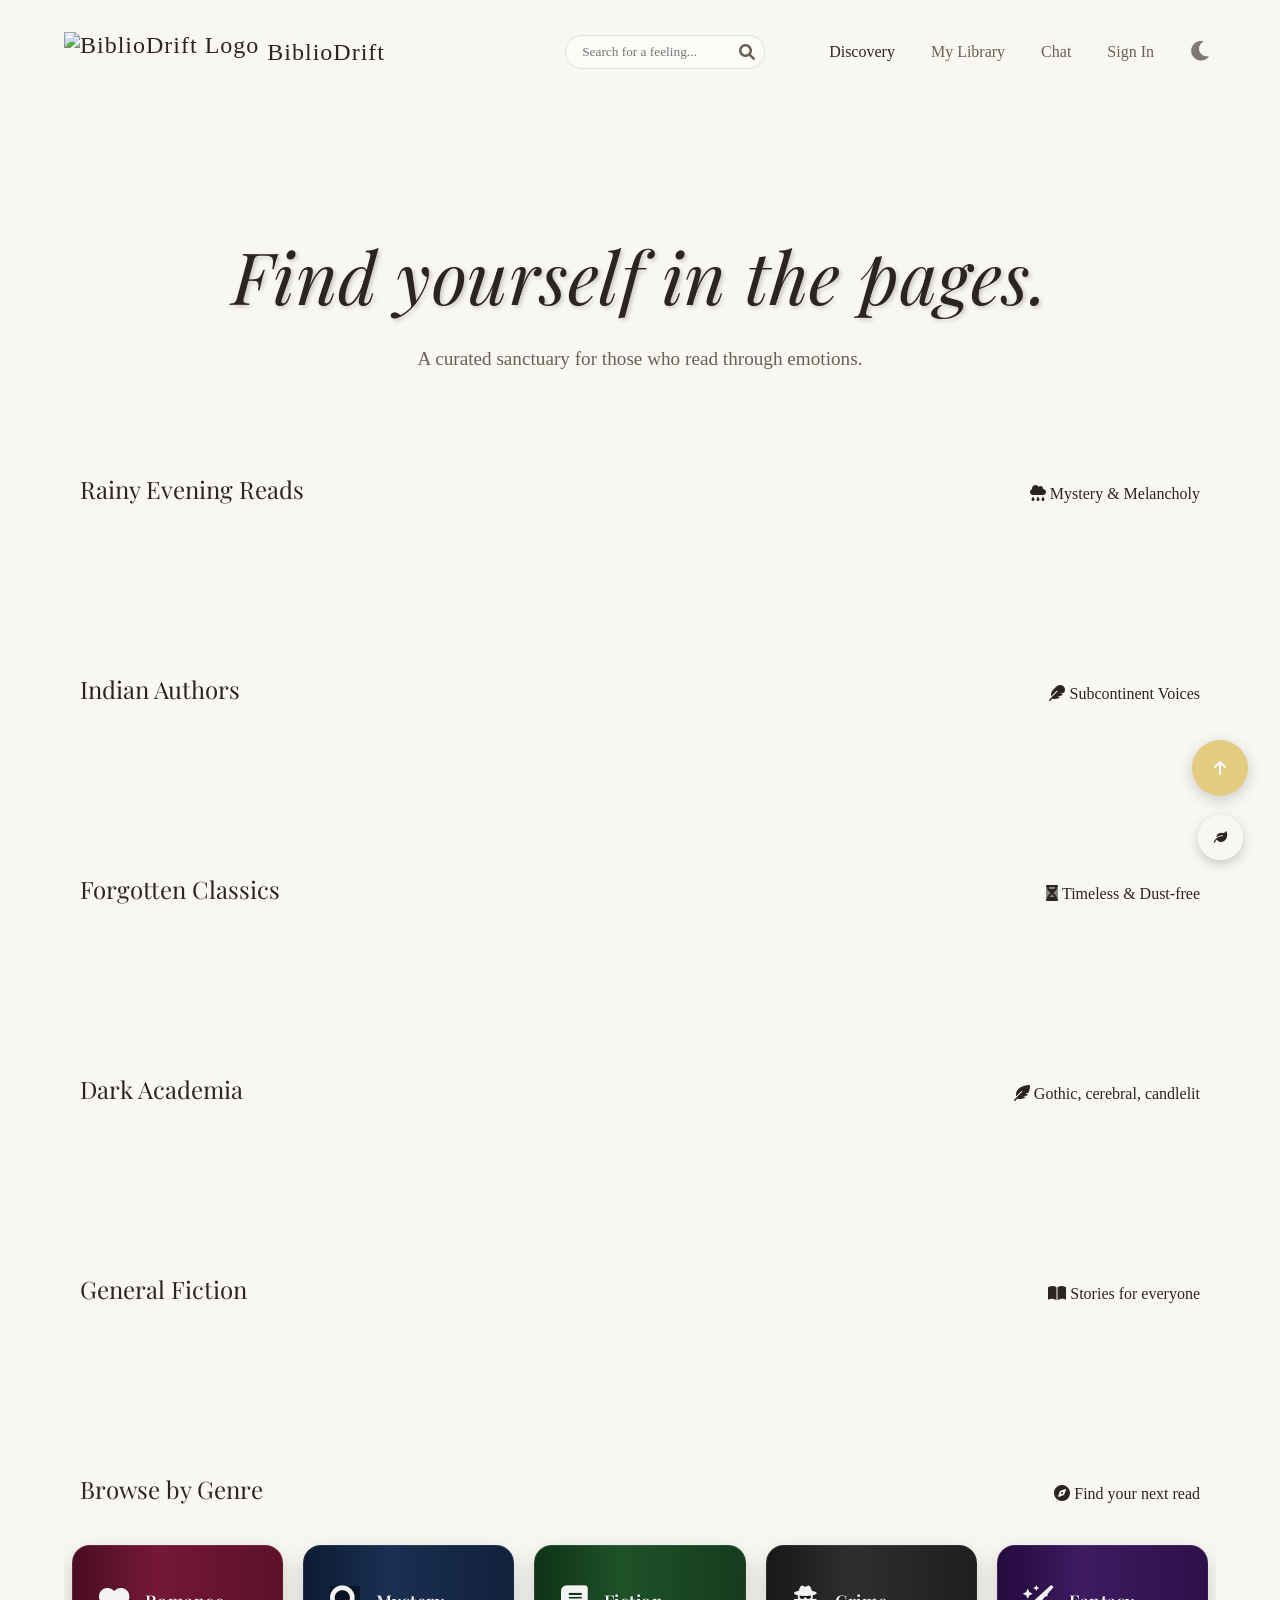
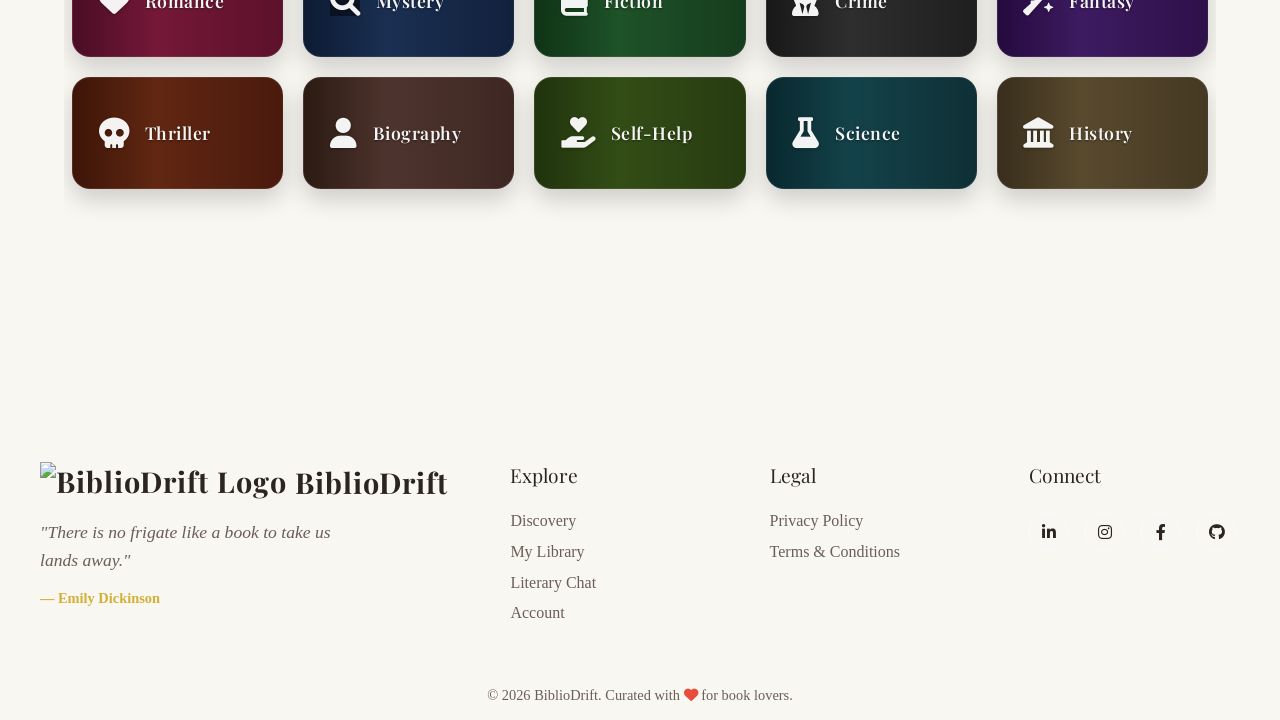
==== commit 694a3748: "Merge pull request #684 from arpit2006/fix/ambient-sanctuary-ui-alignment [GSSoC'26] Improve alignme" ====
--- a/frontend/pages/index.html
+++ b/frontend/pages/index.html
@@ -15,7 +15,7 @@
 
   <script src="../js/db.js"></script>
 
-  <script src="../js/app.js"></script>
+  <!-- <script src="../js/app.js"></script> -->
   <script src="../js/library-3d.js"></script>
   <script src="https://unpkg.com/dexie/dist/dexie.js"></script>
   <meta name="viewport" content="width=device-width, initial-scale=1.0" />
@@ -24,7 +24,8 @@
   <title>BiblioDrift | Find yourself in the pages</title>
   <link rel="stylesheet" href="../css/style.css" />
   <link rel="stylesheet" href="../css/keyboard-shortcuts.css" />
-  <link rel="manifest" href="/manifest.json">
+  <link rel="stylesheet" href="../css/pwa.css">
+  <link rel="manifest" href="../manifest.json">
   <!-- Fonts -->
   <link rel="preconnect" href="https://fonts.googleapis.com" />
   <link rel="preconnect" href="https://fonts.gstatic.com" crossorigin />
@@ -37,7 +38,7 @@
   <script src="https://cdn.jsdelivr.net/npm/dompurify@3.0.6/dist/purify.min.js"></script>
   <link rel="icon" href="../assets/images/biblioDrift_favicon.png" type="image/png">
   <!-- PWA -->
-  <link rel="manifest" href="/manifest.json">
+  <link rel="manifest" href="../manifest.json">
   <meta name="theme-color" content="#2c2420">
   <meta name="apple-mobile-web-app-capable" content="yes">
   <meta name="apple-mobile-web-app-status-bar-style" content="black-translucent">
@@ -74,9 +75,9 @@
           <span class="tooltip-text" id="navAuthTooltip"><i class="fa-solid fa-key"></i> Access account</span>
         </div>
       </nav>
-      <button id="themeToggle" class="btn-icon" title="Toggle Theme">
-        <i class="fa-solid fa-moon"></i>
-      </button>
+<button id="themeToggle" class="btn-icon" title="Toggle Theme">
+  <i class="fa-solid fa-moon"></i>
+</button>
     </div>
   </header>
 
@@ -91,6 +92,13 @@
       <div class="section-header">
         <h2 id="search-query-display">Search Results</h2>
         <span><i class="fa-solid fa-magnifying-glass"></i> Exploring your query</span>
+      </div>
+      <!-- Mood-Tag Filter Bar -->
+      <div id="mood-filter-bar" class="mood-filter-bar" hidden>
+        <div class="filter-label">Filter by mood:</div>
+        <div class="filter-chips" id="filter-chips">
+          <!-- Dynamically populated chips -->
+        </div>
       </div>
       <div class="curated-row" id="search-results-grid">
         <!-- Dynamically Appended Books -->
@@ -190,84 +198,36 @@
                 <div class="text-skeleton skeleton" style="width: 70%"></div>
               </div>
             </div>
+            <!-- Added "Where to Buy" section -->
+            <div class="purchase-links-box" style="margin-top: 15px;">
+              <div class="purchase-header"><i class="fa-solid fa-cart-shopping"></i><span> Where to Buy</span></div>
+              <div id="modal-purchase-links" class="purchase-links-container">
+                <div class="text-skeleton skeleton"></div>
+              </div>
+            </div>
             <div class="modal-actions">
               <button id="modal-add-btn" class="btn-primary"><i class="fa-regular fa-heart"></i> Add to Library</button>
               <button id="modal-preview-btn" class="btn-preview"><i class="fa-solid fa-book-open"></i> Preview</button>
               <button id="modal-share-btn" class="btn-secondary modal-share-btn"><i class="fa-solid fa-share-nodes"></i>
                 Share</button>
+              <button id="modal-mood-btn" class="btn-secondary"><i class="fa-solid fa-wand-magic-sparkles"></i> Explore Mood</button>
             </div>
           </div>
         </div>
       </div>
     </dialog>
   </main>
-<section class="reader-perspectives">
-
-  <div class="section-header">
-    <h2>Reader Perspectives</h2>
-    <span>
-      <i class="fa-solid fa-book-open-reader"></i>
-      Quiet thoughts from wandering readers
-    </span>
-  </div>
-
-  <div class="perspective-grid">
-
-    <div class="perspective-card">
-      <div class="perspective-user">
-        <div class="avatar-circle">🌧</div>
-
-        <div>
-          <h3>Midnight Reader</h3>
-          <p class="stars">★★★★★</p>
-        </div>
-      </div>
-
-      <p class="perspective-text">
-        “BiblioDrift feels like wandering through a bookstore during rainfall.”
-      </p>
-    </div>
-
-    <div class="perspective-card">
-      <div class="perspective-user">
-        <div class="avatar-circle">☕</div>
-
-        <div>
-          <h3>Slow Sunday Soul</h3>
-          <p class="stars">★★★★★</p>
-        </div>
-      </div>
-
-      <p class="perspective-text">
-        “I came for books and stayed for the atmosphere.”
-      </p>
-    </div>
-
-    <div class="perspective-card">
-      <div class="perspective-user">
-        <div class="avatar-circle">🌙</div>
-
-        <div>
-          <h3>Wandering Philosopher</h3>
-          <p class="stars">★★★★★</p>
-        </div>
-      </div>
-
-      <p class="perspective-text">
-        “Elara somehow recommended a story that mirrored my entire week.”
-      </p>
-    </div>
-
-  </div>
-
-</section>
+
 
 <!--The footer is being called usingt footer.js.-->
   <script src="../js/config.js"></script>
+  <script src="../js/security.js"></script>
   <script src="../js/app.js"></script>
   <script src="../js/book-preview.js"></script>
+  <script src="../js/pwa.js"></script>
   <script src="../js/footer.js"></script>
   <script src="../script/header-scroll.js"></script>
+  <script src="../js/ambient.js"></script>
 
 
   <!-- Back to Top Button -->
@@ -277,7 +237,7 @@
 
   <!-- Ambient Sanctuary UI -->
   <div class="ambient-sanctuary">
-    <button id="ambientToggle" title="Ambient Sanctuary">
+    <button id="ambientToggle" title="Ambient Sanctuary" aria-expanded="false" aria-controls="ambientPanel">
       <i class="fa-solid fa-leaf"></i>
     </button>
     <div id="ambientPanel" class="ambient-panel">
@@ -312,15 +272,59 @@
       </div>
       <div class="volume-control">
         <label for="ambientVolume" style="color: var(--text-main) !important;"><i class="fa-solid fa-volume-high"></i> Volume</label>
-        <input type="range" id="ambientVolume" min="0" max="1" step="0.1" value="0.5" style="width: 100%;">
+        <div class="range-wrap">
+          <div class="range-track" aria-hidden="true"></div>
+          <div class="range-fill" aria-hidden="true"></div>
+          <input type="range" id="ambientVolume" min="0" max="1" step="0.1" value="0.5" style="width: 100%;">
+        </div>
       </div>
     </div>
   </div>
 
   <script src="../js/ambient.js"></script>
   <script src="../js/security.js"></script>
-  <script src="../js/pwa.js"></script>
 
 </body>
 
+<script>
+document.addEventListener('DOMContentLoaded', function () {
+    const btn = document.getElementById('themeToggle');
+    if (!btn) {
+        console.error('themeToggle button not found');
+        return;
+    }
+
+    const icon = btn.querySelector('i');
+    const STORAGE_KEY = 'bibliodrift_theme';
+
+    function applyTheme(theme) {
+        if (theme === 'night') {
+            document.documentElement.setAttribute('data-theme', 'night');
+            if (icon) icon.className = 'fa-solid fa-sun';
+        } else {
+            document.documentElement.removeAttribute('data-theme');
+            if (icon) icon.className = 'fa-solid fa-moon';
+        }
+
+        localStorage.setItem(STORAGE_KEY, theme);
+        console.log('Theme applied:', theme);
+    }
+
+    // Load saved theme
+    const savedTheme = localStorage.getItem(STORAGE_KEY) || 'light';
+    applyTheme(savedTheme);
+
+    // Toggle on click
+    btn.addEventListener('click', function () {
+        const current =
+            document.documentElement.getAttribute('data-theme') === 'night'
+                ? 'night'
+                : 'light';
+
+        const next = current === 'night' ? 'light' : 'night';
+        applyTheme(next);
+    });
+});
+</script>
+
 </html>
--- a/frontend/css/style.css
+++ b/frontend/css/style.css
@@ -1,13 +1,4 @@
 :root {
-    /* Fix: WCAG AA Contrast Floor - Issue #534 */
-.glass-panel,
-.book-tooltip,
-.book-detail-modal,
-[class*="glass"] {
-    background: rgba(0, 0, 0, 0.45) !important;
-    backdrop-filter: blur(12px);
-    -webkit-backdrop-filter: blur(12px);
-}
     /* Day Theme (Default) */
     --bg-color: #f9f7f2;
     --header-bg: rgba(249, 247, 242, 0.8);
@@ -32,7 +23,18 @@
     /* Dimensions */
     --book-width: 160px;
     --book-height: 240px;
+
     --book-thick: 40px;
+}
+
+/* Fix: WCAG AA Contrast Floor - Issue #534 */
+.glass-panel,
+.book-tooltip,
+.book-detail-modal,
+[class*="glass"] {
+    background: rgba(0, 0, 0, 0.45) !important;
+    backdrop-filter: blur(12px);
+    -webkit-backdrop-filter: blur(12px);
 }
 
 [data-theme="night"] {
@@ -304,14 +306,12 @@
 }
 
 .section-header {
-    margin-: 0 1rem 0.5rem 1rem;
+    margin: 0 1rem 0.5rem 1rem;
     display: flex;
     justify-content: space-between;
     align-items: baseline;
     flex-wrap: wrap;
-    gap: 1rem
-    justify-content: space-between;
-    align-items: baseline;
+    gap: 1rem;
 }
 
 .curated-row {
@@ -4583,6 +4583,20 @@
     transform: scale(1.05);
 }
 
+/* Animated active state for the sanctuary toggle button */
+#ambientToggle {
+    will-change: transform;
+}
+
+#ambientToggle.active {
+    transform: scale(1.08) rotate(-8deg) !important;
+    box-shadow: 0 10px 24px rgba(0, 0, 0, 0.32) !important;
+}
+
+#ambientToggle:active {
+    transform: scale(0.96) rotate(-2deg) !important;
+}
+
 .ambient-panel {
     position: absolute;
     bottom: 60px;
@@ -4598,11 +4612,17 @@
     display: none;
     flex-direction: column;
     gap: 1rem;
+    /* Prepare for animated entrance */
+    opacity: 0;
+    transform: translateY(8px) scale(0.995);
+    transition: opacity 260ms cubic-bezier(.2,.9,.3,1), transform 260ms cubic-bezier(.2,.9,.3,1);
     z-index: 10002;
 }
 
 .ambient-panel.active {
     display: flex !important;
+    opacity: 1 !important;
+    transform: translateY(0) scale(1) !important;
 }
 
 .ambient-option {
@@ -4617,6 +4637,450 @@
     align-items: center;
     gap: 10px;
     font-size: 0.95rem;
+}
+
+/* Improved alignment: use a two-column grid so labels line up and controls align consistently */
+.ambient-panel .ambient-option,
+.ambient-panel .volume-control {
+    display: grid;
+    grid-template-columns: 1fr auto;
+    align-items: center;
+    gap: 10px;
+}
+
+.ambient-panel .volume-control {
+    position: relative;
+    display: grid;
+    grid-template-columns: auto 1fr;
+    align-items: center;
+    gap: 10px;
+}
+
+.ambient-panel .volume-control .range-wrap {
+    grid-column: 2 / 3;
+    position: relative;
+    width: 100%;
+}
+
+/* Library-specific alignment fixes */
+.library-page .ambient-panel .volume-control .range-wrap {
+    height: 18px;
+}
+
+.library-page .ambient-panel .volume-control .range-wrap .range-track,
+.library-page .ambient-panel .volume-control .range-wrap .range-fill {
+    top: 50%;
+    transform: translateY(-50%);
+}
+
+.library-page .ambient-panel .volume-control .range-wrap input[type="range"] {
+    height: 18px !important;
+    padding: 0 !important;
+}
+
+/* Final alignment nudge: move the thumb slightly down to perfectly center on the track across pages */
+.ambient-panel .volume-control .range-wrap input[type="range"]::-webkit-slider-thumb {
+    transform: translateY(2px) !important;
+}
+.ambient-panel .volume-control .range-wrap input[type="range"]::-moz-range-thumb {
+    transform: translateY(2px) !important;
+}
+
+/* Library/profile specific small adjustments if needed */
+.library-page .ambient-panel .volume-control .range-wrap .range-track,
+.library-page .ambient-panel .volume-control .range-wrap .range-fill,
+#profile-page .ambient-panel .volume-control .range-wrap .range-track,
+#profile-page .ambient-panel .volume-control .range-wrap .range-fill {
+    /* keep track centered */
+    top: 50% !important;
+    transform: translateY(-50%) !important;
+}
+
+.ambient-panel .volume-control .range-wrap .range-track {
+    position: absolute;
+    left: 0;
+    right: 0;
+    height: 6px;
+    background: rgba(0,0,0,0.12);
+    border-radius: 999px;
+    top: 50%;
+    transform: translateY(-50%);
+    z-index: 1;
+}
+
+.ambient-panel .volume-control .range-wrap .range-fill {
+    position: absolute;
+    left: 0;
+    height: 6px;
+    background: var(--accent-gold);
+    border-radius: 999px;
+    top: 50%;
+    transform: translateY(-50%);
+    z-index: 2;
+    width: 50%;
+    transition: width 240ms cubic-bezier(.2,1,.22,1);
+}
+
+.ambient-panel .volume-control .range-wrap input[type="range"] {
+    background: transparent !important;
+    position: relative;
+    z-index: 3;
+    width: 100%;
+}
+
+/* Profile-specific nudge: align the track/fill and thumb better on profile layout */
+.profile-page .ambient-panel .volume-control .range-wrap {
+    padding-top: 2px; /* small spacing to shift input area down slightly */
+}
+
+.profile-page .ambient-panel .volume-control .range-wrap .range-track,
+.profile-page .ambient-panel .volume-control .range-wrap .range-fill {
+    top: 54%;
+}
+
+.profile-page .ambient-panel .volume-control .range-wrap input[type="range"] {
+    height: 20px !important;
+}
+
+.profile-page .ambient-panel .volume-control .range-wrap input[type="range"]::-webkit-slider-thumb {
+    margin-top: 0 !important;
+}
+
+/* Make the input tall enough so the thumb can be vertically centered; remove negative margins */
+.ambient-panel .volume-control .range-wrap input[type="range"] {
+    height: 18px !important;
+    padding: 0 !important;
+    margin: 0 !important;
+    line-height: 18px !important;
+}
+
+/* Ensure the WebKit thumb is not shifted upward */
+.ambient-panel .volume-control .range-wrap input[type="range"]::-webkit-slider-thumb {
+    margin-top: 0 !important;
+    position: relative !important;
+    top: 0 !important;
+}
+
+/* Ensure the Firefox thumb is vertically centered */
+.ambient-panel .volume-control .range-wrap input[type="range"]::-moz-range-thumb {
+    margin: 0 !important;
+}
+
+.ambient-panel .ambient-option span,
+.ambient-panel .volume-control label {
+    display: flex;
+    align-items: center;
+    gap: 10px;
+    color: var(--text-main);
+}
+
+/* Make switches slightly larger and center their internal toggle */
+.switch {
+    width: 44px;
+    height: 26px;
+}
+
+.slider {
+    border-radius: 999px;
+    background-color: rgba(68,68,68,0.9);
+}
+
+.slider:before {
+    height: 18px;
+    width: 18px;
+    left: 4px;
+    bottom: 4px;
+}
+
+/* Smooth transitions for switches */
+.slider {
+    transition: background-color 200ms cubic-bezier(.2,.9,.3,1);
+}
+
+.slider:before {
+    transition: transform 200ms cubic-bezier(.2,.9,.3,1), box-shadow 200ms;
+}
+
+input:checked + .slider {
+    background-color: var(--accent-gold);
+}
+
+input:checked + .slider:before {
+    transform: translateX(18px);
+}
+
+/* Quick pop when a toggle is enabled */
+input:checked + .slider {
+    animation: togglePop 220ms cubic-bezier(.2,.9,.3,1);
+}
+
+@keyframes togglePop {
+    0% { transform: scale(0.96); }
+    60% { transform: scale(1.04); }
+    100% { transform: scale(1); }
+}
+
+/* Staggered fade-in for options when panel opens */
+.ambient-panel.active .ambient-option,
+.ambient-panel.active .volume-control {
+    opacity: 0;
+    transform: translateY(6px);
+    animation: optionFade 360ms cubic-bezier(.2,.9,.3,1) forwards;
+}
+.ambient-panel.active .ambient-option:nth-child(1) { animation-delay: 0.06s; }
+.ambient-panel.active .ambient-option:nth-child(2) { animation-delay: 0.12s; }
+.ambient-panel.active .ambient-option:nth-child(3) { animation-delay: 0.18s; }
+.ambient-panel.active .ambient-option:nth-child(4) { animation-delay: 0.24s; }
+.ambient-panel.active .volume-control { animation-delay: 0.3s; }
+
+@keyframes optionFade {
+    to { opacity: 1; transform: translateY(0); }
+}
+
+/* Button press micro-interaction */
+#ambientToggle {
+    transition: transform 180ms ease, box-shadow 180ms ease, background 180ms ease;
+}
+
+#ambientToggle:active {
+    transform: scale(0.96) rotate(-6deg);
+}
+
+/* Accessible focus for switches */
+.switch input:focus-visible + .slider {
+    box-shadow: 0 0 0 4px rgba(212,175,55,0.16);
+}
+
+/* Volume slider styling */
+.ambient-panel input[type="range"] {
+    -webkit-appearance: none;
+    width: 130px;
+    height: 6px;
+    background-color: rgba(0,0,0,0.12);
+    /* Use a solid gold background-image and size it with --ambient-fill for reliable Chrome rendering */
+    background-image: linear-gradient(to right, var(--accent-gold), var(--accent-gold));
+    background-size: calc(var(--ambient-fill,50) * 1%) 100%;
+    background-repeat: no-repeat;
+    border-radius: 999px;
+    outline: none;
+}
+
+.ambient-panel input[type="range"]::-webkit-slider-thumb {
+    -webkit-appearance: none;
+    width: 18px;
+    height: 18px;
+    background: var(--accent-gold);
+    border-radius: 50%;
+    box-shadow: 0 2px 6px rgba(0,0,0,0.25);
+    cursor: pointer;
+}
+
+/* Ensure base thumb has a transition so scaling animates smoothly on all pages */
+.ambient-panel input[type="range"]::-webkit-slider-thumb {
+    transition: transform 260ms cubic-bezier(.2,1,.22,1), box-shadow 260ms ease !important;
+    transform-origin: center center;
+    transform: scale(1) !important;
+}
+
+/* Animated track fill and thumb pop when volume changes */
+.ambient-panel input[type="range"] {
+    background: linear-gradient(90deg, var(--accent-gold) var(--ambient-fill,50%), rgba(0,0,0,0.12) var(--ambient-fill,50%));
+    background-size: 100% 100%;
+    background-repeat: no-repeat;
+    transition: background 360ms cubic-bezier(.2,1,.22,1);
+}
+
+.ambient-panel input.volume-animate::-webkit-slider-thumb {
+    transform: scale(1.12) !important;
+    transition: transform 360ms cubic-bezier(.2,1,.22,1) !important;
+}
+
+/* Also ensure the base Firefox thumb transitions */
+.ambient-panel input[type="range"]::-moz-range-thumb {
+    transition: transform 260ms cubic-bezier(.2,1,.22,1), box-shadow 260ms ease;
+    transform-origin: center center;
+}
+
+.ambient-panel input.volume-animate::-moz-range-thumb {
+    transform: scale(1.12);
+    transition: transform 360ms cubic-bezier(.2,1,.22,1);
+}
+
+/* Fallback for Firefox: smooth track color via background */
+.ambient-panel input[type="range"]::-moz-range-track {
+    background: transparent;
+}
+
+/* Responsive ambient panel: full width on very small screens */
+@media (max-width: 420px) {
+    .ambient-panel {
+        right: 1rem;
+        bottom: 70px;
+        width: min(92vw, 320px);
+        padding: 0.9rem;
+    }
+
+    .ambient-panel input[type="range"] {
+        width: 100%;
+    }
+}
+
+/* Library page: make ambient volume control smaller for compact layout */
+.library-page .ambient-panel input[type="range"] {
+    -webkit-appearance: none;
+    appearance: none;
+    width: 120px;
+    height: 6px;
+    background-color: rgba(0,0,0,0.12) !important;
+    background-image: linear-gradient(to right, var(--accent-gold), var(--accent-gold)) !important;
+    background-size: calc(var(--ambient-fill,50) * 1%) 100% !important;
+    background-repeat: no-repeat !important;
+    border-radius: 999px;
+    outline: none;
+}
+
+.library-page .ambient-panel input[type="range"]::-webkit-slider-runnable-track {
+    height: 6px;
+    border-radius: 999px;
+}
+
+.library-page .ambient-panel input[type="range"]::-webkit-slider-thumb {
+    -webkit-appearance: none;
+    appearance: none;
+    margin-top: -6px; /* center the larger thumb */
+    width: 18px;
+    height: 18px;
+    background: var(--accent-gold);
+    border-radius: 50%;
+    box-shadow: 0 3px 8px rgba(0,0,0,0.25);
+    border: 3px solid rgba(255,255,255,0.8);
+    cursor: pointer;
+}
+
+.library-page .ambient-panel input[type="range"]::-moz-range-track {
+    height: 6px;
+    background: transparent;
+}
+
+.library-page .ambient-panel input[type="range"]::-moz-range-thumb {
+    width: 18px;
+    height: 18px;
+    background: var(--accent-gold);
+    border-radius: 50%;
+    box-shadow: 0 3px 8px rgba(0,0,0,0.25);
+    border: 3px solid rgba(255,255,255,0.8);
+    cursor: pointer;
+}
+
+.library-page .ambient-panel .volume-control label {
+    font-size: 0.95rem;
+}
+
+/* Override responsive minimums that enlarge inputs (loaded in style-responsive.css) */
+.library-page .ambient-panel input[type="range"] {
+    min-height: 0 !important;
+    min-width: 0 !important;
+    height: 6px !important;
+}
+.library-page .ambient-panel input[type="range"]::-webkit-slider-thumb {
+    width: 18px !important;
+    height: 18px !important;
+}
+.library-page .ambient-panel input[type="range"]::-moz-range-thumb {
+    width: 18px !important;
+    height: 18px !important;
+}
+
+/* Profile page: same compact ambient volume styling as library */
+#profile-page .ambient-panel input[type="range"] {
+    -webkit-appearance: none;
+    appearance: none;
+    width: 120px;
+    height: 6px;
+    background-color: rgba(0,0,0,0.12) !important;
+    background-image: linear-gradient(to right, var(--accent-gold), var(--accent-gold)) !important;
+    background-size: calc(var(--ambient-fill,50) * 1%) 100% !important;
+    background-repeat: no-repeat !important;
+    border-radius: 999px;
+    outline: none;
+    min-height: 0 !important;
+    min-width: 0 !important;
+}
+
+#profile-page .ambient-panel input[type="range"]::-webkit-slider-runnable-track {
+    height: 6px;
+    border-radius: 999px;
+}
+
+#profile-page .ambient-panel input[type="range"]::-webkit-slider-thumb {
+    -webkit-appearance: none;
+    appearance: none;
+    margin-top: -6px;
+    width: 18px;
+    height: 18px;
+    background: var(--accent-gold);
+    border-radius: 50%;
+    box-shadow: 0 3px 8px rgba(0,0,0,0.25);
+    border: 3px solid rgba(255,255,255,0.8);
+    cursor: pointer;
+}
+
+#profile-page .ambient-panel input[type="range"]::-moz-range-track {
+    height: 6px;
+    background: transparent;
+}
+
+#profile-page .ambient-panel input[type="range"]::-moz-range-thumb {
+    width: 18px;
+    height: 18px;
+    background: var(--accent-gold);
+    border-radius: 50%;
+    box-shadow: 0 3px 8px rgba(0,0,0,0.25);
+    border: 3px solid rgba(255,255,255,0.8);
+    cursor: pointer;
+}
+
+#profile-page .ambient-panel .volume-control label {
+    font-size: 0.95rem;
+}
+
+/* Strong overrides to ensure page-scoped slider sizing is applied last */
+.library-page .ambient-panel input[type="range"],
+.profile-page .ambient-panel input[type="range"] {
+    -webkit-appearance: none !important;
+    appearance: none !important;
+    width: 120px !important;
+    height: 6px !important;
+    background: linear-gradient(90deg, var(--accent-gold) 50%, rgba(0,0,0,0.12) 50%) !important;
+    border-radius: 999px !important;
+    outline: none !important;
+    min-height: 0 !important;
+    min-width: 0 !important;
+}
+
+.library-page .ambient-panel input[type="range"]::-webkit-slider-thumb,
+.profile-page .ambient-panel input[type="range"]::-webkit-slider-thumb {
+    -webkit-appearance: none !important;
+    appearance: none !important;
+    margin-top: 0 !important;
+    width: 18px !important;
+    height: 18px !important;
+    background: var(--accent-gold) !important;
+    border-radius: 50% !important;
+    box-shadow: 0 3px 8px rgba(0,0,0,0.25) !important;
+    border: 3px solid rgba(255,255,255,0.8) !important;
+    cursor: pointer !important;
+}
+
+.library-page .ambient-panel input[type="range"]::-moz-range-thumb,
+.profile-page .ambient-panel input[type="range"]::-moz-range-thumb {
+    width: 18px !important;
+    height: 18px !important;
+    background: var(--accent-gold) !important;
+    border-radius: 50% !important;
+    box-shadow: 0 3px 8px rgba(0,0,0,0.25) !important;
+    border: 3px solid rgba(255,255,255,0.8) !important;
+    cursor: pointer !important;
 }
 
 .switch {
@@ -4671,54 +5135,312 @@
   cursor: url("data:image/svg+xml;utf8,<svg xmlns='http://www.w3.org/2000/svg' width='32' height='32' viewBox='0 0 24 24'><path fill='%23ffca3a' d='M4.42 20.58a1 1 0 0 0 1.41 0L15.24 11.2l-2.44-2.44L3.42 18.17a1 1 0 0 0 0 1.41zM17.36 9.08l-2.44-2.44 2.12-2.12a2 2 0 0 1 2.83 0l1.77 1.77a2 2 0 0 1 0 2.83z'/><path stroke='%23ffca3a' stroke-width='1.5' d='M2 22l4-1'/></svg>") 0 24, pointer !important;
 }
 
-html[data-theme="night"] .tooltip-author,
-body.night-mode .tooltip-author {
-    color: #cccccc !important;
-}
-
-
-.footer-logo {
-  height: 40px;
-  width: auto;
-}
-
-.logo {
-  display: flex;
-  align-items: center;
-  gap: 0.6rem;
-  font-size: 1.3rem;
-  font-weight: bold;
-}
-
-.main-footer {
- 
-  padding: 4rem 2rem 1rem;
-}
-
-.footer-container {
-  display: grid;
-  grid-template-columns: repeat(auto-fit, minmax(220px, 1fr));
-  gap: 2rem;
-}
-
-.footer-container a {
- 
-  text-decoration: none;
-  transition: color 0.3s ease;
-}
-
-
-
-.social-icons {
-  display: flex;
-  gap: 1rem;
-}
-
-.footer-bottom {
-  text-align: center;
-  margin-top: 3rem;
-  padding-top: 1rem;
-  border-top: 1px solid #374151;
-}
-/* =========================
-   Reader Perspectives
+/* ============================================================
+   AMBIENT VOLUME SLIDER — SINGLE SOURCE OF TRUTH
+   Replace ALL existing slider/range rules in style.css with this block.
+   Remove every other rule targeting:
+     - .ambient-panel input[type="range"]
+     - .library-page .ambient-panel input[type="range"]
+     - #profile-page .ambient-panel input[type="range"]
+     - .ambient-panel .volume-control .range-wrap ...
+     - Any block with margin-top on ::-webkit-slider-thumb inside ambient-panel
+   ============================================================ */
+
+/* 1. Volume control layout */
+.ambient-panel .volume-control {
+    display: grid;
+    grid-template-columns: auto 1fr;
+    align-items: center;
+    gap: 10px;
+}
+
+.ambient-panel .volume-control label {
+    display: flex;
+    align-items: center;
+    gap: 10px;
+    color: var(--text-main);
+    font-size: 0.95rem;
+    white-space: nowrap;
+}
+
+/* 2. The wrapper that stacks track, fill, and input */
+.ambient-panel .volume-control .range-wrap {
+    position: relative;
+    width: 100%;
+    height: 18px;          /* fixed height — track and thumb share this axis */
+    display: flex;
+    align-items: center;   /* vertically centers the <input> */
+}
+
+/* 3. Track and fill — absolutely positioned, vertically centred */
+.ambient-panel .volume-control .range-wrap .range-track,
+.ambient-panel .volume-control .range-wrap .range-fill {
+    position: absolute;
+    left: 0;
+    top: 50%;
+    transform: translateY(-50%);
+    height: 6px;
+    border-radius: 999px;
+    pointer-events: none;
+}
+
+.ambient-panel .volume-control .range-wrap .range-track {
+    right: 0;
+    background: rgba(0, 0, 0, 0.15);
+    z-index: 1;
+}
+
+.ambient-panel .volume-control .range-wrap .range-fill {
+    background: var(--accent-gold);
+    width: 50%;            /* JS will update this dynamically */
+    transition: width 240ms cubic-bezier(.2, 1, .22, 1);
+    z-index: 2;
+}
+
+/* 4. The actual <input> — transparent, sits on top */
+.ambient-panel .volume-control .range-wrap input[type="range"],
+.library-page .ambient-panel .volume-control .range-wrap input[type="range"],
+.profile-page .ambient-panel .volume-control .range-wrap input[type="range"],
+#profile-page .ambient-panel .volume-control .range-wrap input[type="range"] {
+    -webkit-appearance: none !important;
+    appearance: none !important;
+    position: relative;
+    z-index: 3;
+    width: 100% !important;
+    height: 18px !important;   /* matches .range-wrap height */
+    min-height: 0 !important;
+    min-width: 0 !important;
+    background: transparent !important;
+    border-radius: 999px;
+    outline: none;
+    cursor: pointer;
+    margin: 0 !important;
+    padding: 0 !important;
+}
+
+/* 5. WebKit track — transparent (fill handled by .range-fill div) */
+.ambient-panel .volume-control .range-wrap input[type="range"]::-webkit-slider-runnable-track,
+.library-page .ambient-panel .volume-control .range-wrap input[type="range"]::-webkit-slider-runnable-track,
+.profile-page .ambient-panel .volume-control .range-wrap input[type="range"]::-webkit-slider-runnable-track,
+#profile-page .ambient-panel .volume-control .range-wrap input[type="range"]::-webkit-slider-runnable-track {
+    height: 6px !important;
+    background: transparent !important;
+    border-radius: 999px;
+}
+
+/* 6. WebKit thumb — THE KEY FIX: margin-top centers it on the 6px track */
+.ambient-panel .volume-control .range-wrap input[type="range"]::-webkit-slider-thumb,
+.library-page .ambient-panel .volume-control .range-wrap input[type="range"]::-webkit-slider-thumb,
+.profile-page .ambient-panel .volume-control .range-wrap input[type="range"]::-webkit-slider-thumb,
+#profile-page .ambient-panel .volume-control .range-wrap input[type="range"]::-webkit-slider-thumb {
+    -webkit-appearance: none !important;
+    appearance: none !important;
+    width: 18px !important;
+    height: 18px !important;
+    border-radius: 50% !important;
+    background: var(--accent-gold) !important;
+    border: 3px solid rgba(255, 255, 255, 0.85) !important;
+    box-shadow: 0 2px 8px rgba(0, 0, 0, 0.3) !important;
+    cursor: pointer !important;
+    margin-top: -6px !important;   /* (18px thumb - 6px track) / 2 = 6px */
+    transform: none !important;    /* kill any conflicting translateY */
+    transition: transform 260ms cubic-bezier(.2, 1, .22, 1),
+                box-shadow 260ms ease !important;
+}
+
+/* Thumb hover */
+.ambient-panel .volume-control .range-wrap input[type="range"]:hover::-webkit-slider-thumb {
+    transform: scale(1.15) !important;
+    box-shadow: 0 3px 12px rgba(212, 175, 55, 0.5) !important;
+}
+
+/* Thumb pop animation (JS adds .volume-animate class) */
+.ambient-panel .volume-control .range-wrap input[type="range"].volume-animate::-webkit-slider-thumb {
+    transform: scale(1.2) !important;
+    box-shadow: 0 0 14px rgba(212, 175, 55, 0.6) !important;
+}
+
+/* 7. Firefox track */
+.ambient-panel .volume-control .range-wrap input[type="range"]::-moz-range-track,
+.library-page .ambient-panel .volume-control .range-wrap input[type="range"]::-moz-range-track,
+.profile-page .ambient-panel .volume-control .range-wrap input[type="range"]::-moz-range-track,
+#profile-page .ambient-panel .volume-control .range-wrap input[type="range"]::-moz-range-track {
+    height: 6px !important;
+    background: transparent !important;
+    border-radius: 999px;
+}
+
+/* 8. Firefox thumb */
+.ambient-panel .volume-control .range-wrap input[type="range"]::-moz-range-thumb,
+.library-page .ambient-panel .volume-control .range-wrap input[type="range"]::-moz-range-thumb,
+.profile-page .ambient-panel .volume-control .range-wrap input[type="range"]::-moz-range-thumb,
+#profile-page .ambient-panel .volume-control .range-wrap input[type="range"]::-moz-range-thumb {
+    width: 18px !important;
+    height: 18px !important;
+    border-radius: 50% !important;
+    background: var(--accent-gold) !important;
+    border: 3px solid rgba(255, 255, 255, 0.85) !important;
+    box-shadow: 0 2px 8px rgba(0, 0, 0, 0.3) !important;
+    cursor: pointer !important;
+    /* Firefox auto-centers the thumb — no margin-top needed */
+}
+
+.ambient-panel .volume-control .range-wrap input[type="range"].volume-animate::-moz-range-thumb {
+    transform: scale(1.2);
+    transition: transform 360ms cubic-bezier(.2, 1, .22, 1);
+}
+
+/* ============================================================
+   AMBIENT VOLUME SLIDER — SINGLE SOURCE OF TRUTH
+   Replace ALL existing slider/range rules in style.css with this block.
+   Remove every other rule targeting:
+     - .ambient-panel input[type="range"]
+     - .library-page .ambient-panel input[type="range"]
+     - #profile-page .ambient-panel input[type="range"]
+     - .ambient-panel .volume-control .range-wrap ...
+     - Any block with margin-top on ::-webkit-slider-thumb inside ambient-panel
+   ============================================================ */
+
+/* 1. Volume control layout */
+.ambient-panel .volume-control {
+    display: grid;
+    grid-template-columns: auto 1fr;
+    align-items: center;
+    gap: 10px;
+}
+
+.ambient-panel .volume-control label {
+    display: flex;
+    align-items: center;
+    gap: 10px;
+    color: var(--text-main);
+    font-size: 0.95rem;
+    white-space: nowrap;
+}
+
+/* 2. The wrapper that stacks track, fill, and input */
+.ambient-panel .volume-control .range-wrap {
+    position: relative;
+    width: 100%;
+    height: 18px;          /* fixed height — track and thumb share this axis */
+    display: flex;
+    align-items: center;   /* vertically centers the <input> */
+}
+
+/* 3. Track and fill — absolutely positioned, vertically centred */
+.ambient-panel .volume-control .range-wrap .range-track,
+.ambient-panel .volume-control .range-wrap .range-fill {
+    position: absolute;
+    left: 0;
+    top: 50%;
+    transform: translateY(-50%);
+    height: 6px;
+    border-radius: 999px;
+    pointer-events: none;
+}
+
+.ambient-panel .volume-control .range-wrap .range-track {
+    right: 0;
+    background: rgba(0, 0, 0, 0.15);
+    z-index: 1;
+}
+
+.ambient-panel .volume-control .range-wrap .range-fill {
+    background: var(--accent-gold);
+    width: 50%;            /* JS will update this dynamically */
+    transition: width 240ms cubic-bezier(.2, 1, .22, 1);
+    z-index: 2;
+}
+
+/* 4. The actual <input> — transparent, sits on top */
+.ambient-panel .volume-control .range-wrap input[type="range"],
+.library-page .ambient-panel .volume-control .range-wrap input[type="range"],
+.profile-page .ambient-panel .volume-control .range-wrap input[type="range"],
+#profile-page .ambient-panel .volume-control .range-wrap input[type="range"] {
+    -webkit-appearance: none !important;
+    appearance: none !important;
+    position: relative;
+    z-index: 3;
+    width: 100% !important;
+    height: 18px !important;   /* matches .range-wrap height */
+    min-height: 0 !important;
+    min-width: 0 !important;
+    background: transparent !important;
+    border-radius: 999px;
+    outline: none;
+    cursor: pointer;
+    margin: 0 !important;
+    padding: 0 !important;
+}
+
+/* 5. WebKit track — transparent (fill handled by .range-fill div) */
+.ambient-panel .volume-control .range-wrap input[type="range"]::-webkit-slider-runnable-track,
+.library-page .ambient-panel .volume-control .range-wrap input[type="range"]::-webkit-slider-runnable-track,
+.profile-page .ambient-panel .volume-control .range-wrap input[type="range"]::-webkit-slider-runnable-track,
+#profile-page .ambient-panel .volume-control .range-wrap input[type="range"]::-webkit-slider-runnable-track {
+    height: 6px !important;
+    background: transparent !important;
+    border-radius: 999px;
+}
+
+/* 6. WebKit thumb — THE KEY FIX: margin-top centers it on the 6px track */
+.ambient-panel .volume-control .range-wrap input[type="range"]::-webkit-slider-thumb,
+.library-page .ambient-panel .volume-control .range-wrap input[type="range"]::-webkit-slider-thumb,
+.profile-page .ambient-panel .volume-control .range-wrap input[type="range"]::-webkit-slider-thumb,
+#profile-page .ambient-panel .volume-control .range-wrap input[type="range"]::-webkit-slider-thumb {
+    -webkit-appearance: none !important;
+    appearance: none !important;
+    width: 18px !important;
+    height: 18px !important;
+    border-radius: 50% !important;
+    background: var(--accent-gold) !important;
+    border: 3px solid rgba(255, 255, 255, 0.85) !important;
+    box-shadow: 0 2px 8px rgba(0, 0, 0, 0.3) !important;
+    cursor: pointer !important;
+    margin-top: -6px !important;   /* (18px thumb - 6px track) / 2 = 6px */
+    transform: none !important;    /* kill any conflicting translateY */
+    transition: transform 260ms cubic-bezier(.2, 1, .22, 1),
+                box-shadow 260ms ease !important;
+}
+
+/* Thumb hover */
+.ambient-panel .volume-control .range-wrap input[type="range"]:hover::-webkit-slider-thumb {
+    transform: scale(1.15) !important;
+    box-shadow: 0 3px 12px rgba(212, 175, 55, 0.5) !important;
+}
+
+/* Thumb pop animation (JS adds .volume-animate class) */
+.ambient-panel .volume-control .range-wrap input[type="range"].volume-animate::-webkit-slider-thumb {
+    transform: scale(1.2) !important;
+    box-shadow: 0 0 14px rgba(212, 175, 55, 0.6) !important;
+}
+
+/* 7. Firefox track */
+.ambient-panel .volume-control .range-wrap input[type="range"]::-moz-range-track,
+.library-page .ambient-panel .volume-control .range-wrap input[type="range"]::-moz-range-track,
+.profile-page .ambient-panel .volume-control .range-wrap input[type="range"]::-moz-range-track,
+#profile-page .ambient-panel .volume-control .range-wrap input[type="range"]::-moz-range-track {
+    height: 6px !important;
+    background: transparent !important;
+    border-radius: 999px;
+}
+
+/* 8. Firefox thumb */
+.ambient-panel .volume-control .range-wrap input[type="range"]::-moz-range-thumb,
+.library-page .ambient-panel .volume-control .range-wrap input[type="range"]::-moz-range-thumb,
+.profile-page .ambient-panel .volume-control .range-wrap input[type="range"]::-moz-range-thumb,
+#profile-page .ambient-panel .volume-control .range-wrap input[type="range"]::-moz-range-thumb {
+    width: 18px !important;
+    height: 18px !important;
+    border-radius: 50% !important;
+    background: var(--accent-gold) !important;
+    border: 3px solid rgba(255, 255, 255, 0.85) !important;
+    box-shadow: 0 2px 8px rgba(0, 0, 0, 0.3) !important;
+    cursor: pointer !important;
+    /* Firefox auto-centers the thumb — no margin-top needed */
+}
+
+.ambient-panel .volume-control .range-wrap input[type="range"].volume-animate::-moz-range-thumb {
+    transform: scale(1.2);
+    transition: transform 360ms cubic-bezier(.2, 1, .22, 1);
+}
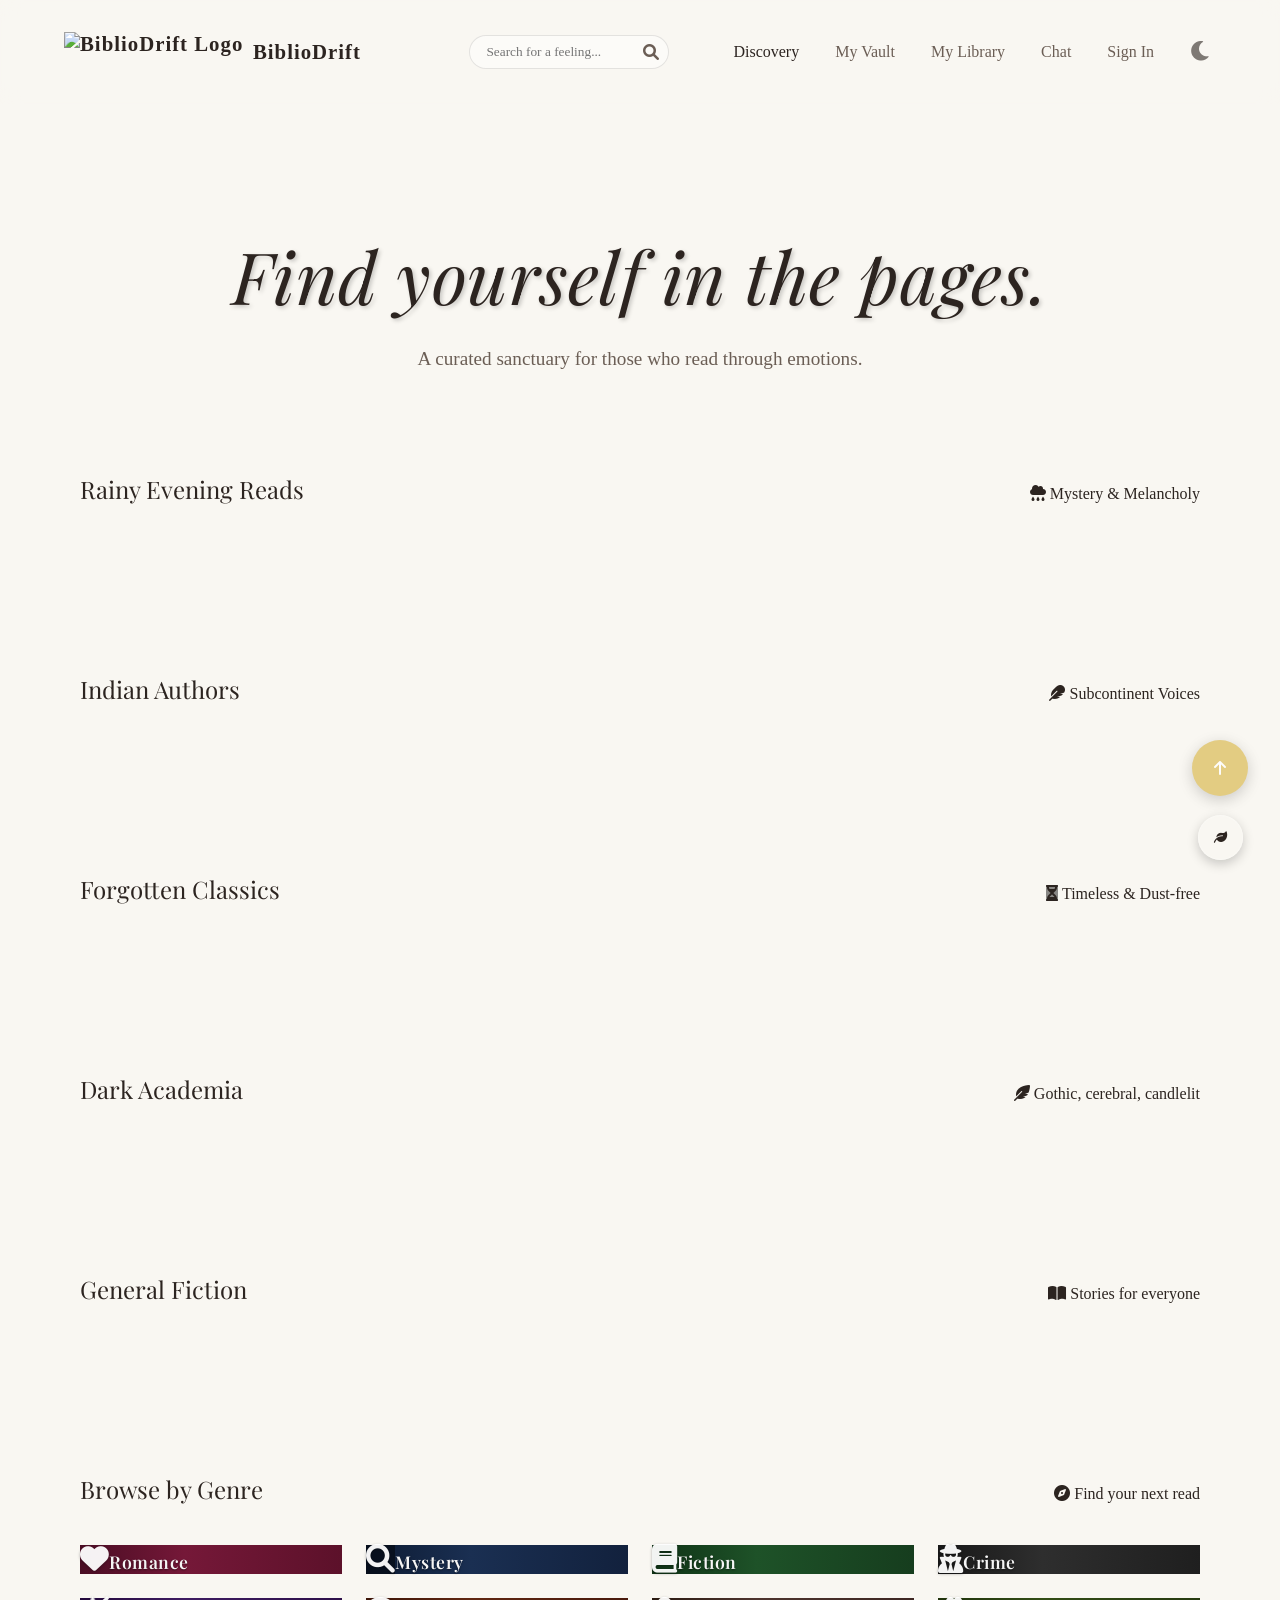
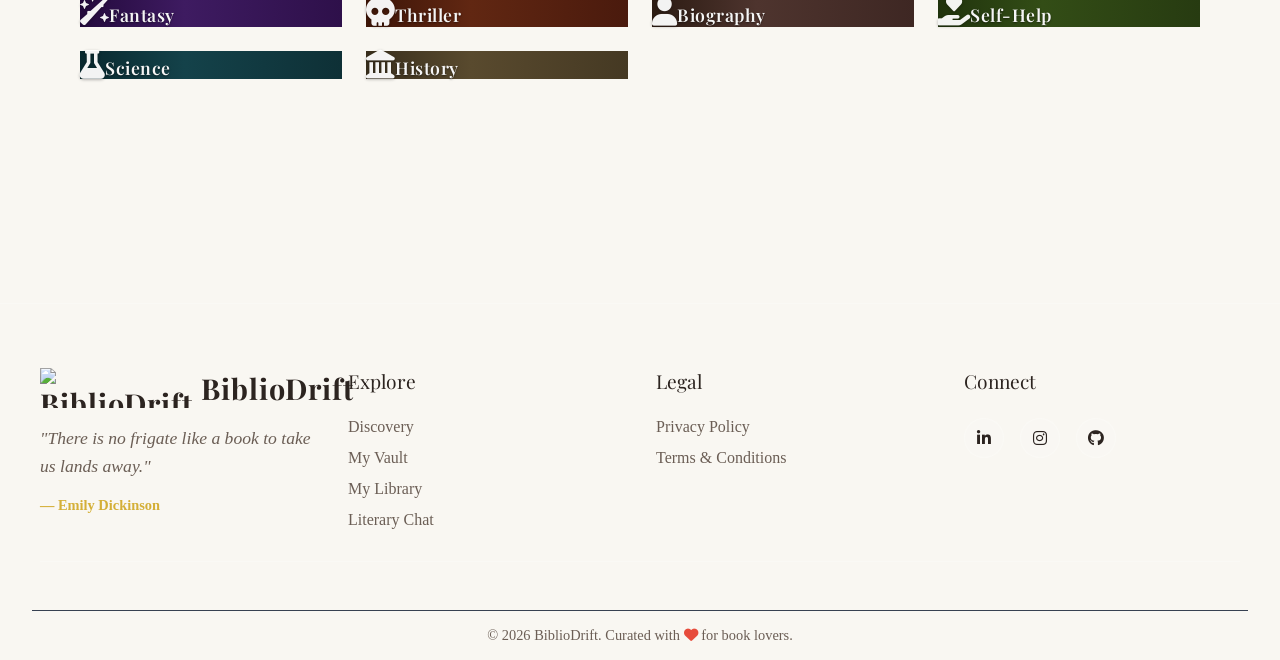
==== commit ee8f089d: "Merge pull request #738 from NidhiS-7/added-my-vault-and-prompts-for-playlist-in-elara Added my vaul" ====
--- a/frontend/pages/index.html
+++ b/frontend/pages/index.html
@@ -62,6 +62,10 @@
           <span class="tooltip-text"><i class="fa-solid fa-wand-magic-sparkles"></i> Explore books</span>
         </div>
         <div class="tooltip">
+          <a href="vault.html">My Vault</a>
+          <span class="tooltip-text"><i class="fa-solid fa-vault"></i> My Vault</span>
+        </div>
+        <div class="tooltip">
           <a href="library.html">My Library</a>
           <span class="tooltip-text"><i class="fa-solid fa-book"></i> My Library</span>
         </div>
@@ -87,7 +91,7 @@
       <p>A curated sanctuary for those who read through emotions.</p>
     </section>
 
-    <!-- SEARCH RESULTS SECTION (Initially Hidden) -->
+    
     <section id="search-results-section" class="curated-section" hidden>
       <div class="section-header">
         <h2 id="search-query-display">Search Results</h2>
@@ -101,11 +105,11 @@
         </div>
       </div>
       <div class="curated-row" id="search-results-grid">
-        <!-- Dynamically Appended Books -->
-      </div>
-    </section>
-
-    <!-- Curated Sections -->
+      
+      </div>
+    </section>
+
+   
     <section class="curated-section">
       <div class="section-header">
         <h2>Rainy Evening Reads</h2>
@@ -146,7 +150,6 @@
       <div class="curated-row" id="row-fiction"></div>
     </section>
 
-    <!-- Genre Grid Section -->
     <section class="curated-section genre-section">
       <div class="section-header">
         <h2>Browse by Genre</h2>
@@ -167,8 +170,6 @@
         <div class="genre-card" data-genre="history"><i class="fa-solid fa-landmark"></i><span>History</span></div>
       </div>
     </section>
-
-    <!-- Genre Modal -->
     <dialog id="genre-modal" class="genre-modal">
       <div class="genre-modal-content">
         <div class="genre-modal-header">
@@ -180,8 +181,6 @@
         </div>
       </div>
     </dialog>
-
-    <!-- Book Details Modal -->
     <dialog id="book-details-modal" class="glass-modal">
       <div class="modal-content">
         <button class="close-modal-btn" id="closeModalBtn"><i class="fa-solid fa-xmark"></i></button>
@@ -218,8 +217,46 @@
     </dialog>
   </main>
 
-
-<!--The footer is being called usingt footer.js.-->
+  <footer class="main-footer">
+    <div class="footer-container">
+      <div class="footer-brand">
+        <a href="index.html" class="logo">
+          <img style="height: 40px" src="../assets/images/biblioDrift_favicon.png" alt="BiblioDrift Logo"> BiblioDrift
+        </a>
+        <p class="footer-tagline">"There is no frigate like a book to take us lands away."</p>
+        <p class="footer-subtext">&mdash; Emily Dickinson</p>
+      </div>
+      <div class="footer-nav">
+        <h3>Explore</h3>
+        <ul>
+          <li><a href="index.html">Discovery</a></li>
+          <li><a href="vault.html">My Vault</a></li>
+          <li><a href="library.html">My Library</a></li>
+          <li><a href="chat.html">Literary Chat</a></li>
+        </ul>
+      </div>
+      <div class="footer-legal">
+        <h3>Legal</h3>
+        <ul>
+          <li><a href="privacy-policy.html">Privacy Policy</a></li>
+          <li><a href="terms-and-conditions.html">Terms & Conditions</a></li>
+        </ul>
+      </div>
+      <div class="footer-social">
+        <h3>Connect</h3>
+        <div class="social-icons">
+          <a href="https://www.linkedin.com/in/devanshi5malhotra/" target="_blank" rel="noopener noreferrer" title="LinkedIn"><i class="fab fa-linkedin-in"></i></a>
+          <a href="#" title="Instagram"><i class="fab fa-instagram"></i></a>
+          <a href="https://github.com/devanshi14malhotra/BiblioDrift" target="_blank" rel="noopener noreferrer"
+            title="GitHub"><i class="fa-brands fa-github"></i></a>
+        </div>
+      </div>
+    </div>
+    <div class="footer-bottom">
+      <p>&copy; 2026 BiblioDrift. Curated with <i class="fa-solid fa-heart"></i> for book lovers.</p>
+    </div>
+  </footer>
+
   <script src="../js/config.js"></script>
   <script src="../js/security.js"></script>
   <script src="../js/app.js"></script>
@@ -283,6 +320,10 @@
 
   <script src="../js/ambient.js"></script>
   <script src="../js/security.js"></script>
+  <script src="../js/pwa.js"></script>
+  <script src="../script/vault.js"></script>
+
+</body>
 
 </body>
 
--- a/frontend/css/style.css
+++ b/frontend/css/style.css
@@ -1,4 +1,13 @@
 :root {
+    /* Fix: WCAG AA Contrast Floor - Issue #534 */
+.glass-panel,
+.book-tooltip,
+.book-detail-modal,
+[class*="glass"] {
+    background: rgba(0, 0, 0, 0.45) !important;
+    backdrop-filter: blur(12px);
+    -webkit-backdrop-filter: blur(12px);
+}
     /* Day Theme (Default) */
     --bg-color: #f9f7f2;
     --header-bg: rgba(249, 247, 242, 0.8);
@@ -23,6 +32,9 @@
     /* Dimensions */
     --book-width: 160px;
     --book-height: 240px;
+    --book-thick: 40px;
+}
+
 
     --book-thick: 40px;
 }
@@ -306,11 +318,15 @@
 }
 
 .section-header {
+    margin-: 0 1rem 0.5rem 1rem;
     margin: 0 1rem 0.5rem 1rem;
     display: flex;
     justify-content: space-between;
     align-items: baseline;
     flex-wrap: wrap;
+    gap: 1rem
+    justify-content: space-between;
+    align-items: baseline;
     gap: 1rem;
 }
 
@@ -1814,6 +1830,14 @@
 
 /* ===== GENRE SECTION STYLES ===== */
 .genre-grid {
+    display: grid;
+    grid-template-columns: repeat(4, 1fr);
+    gap: 1.5rem;
+    padding: 2rem 1rem;
+    width: 100%;
+    max-width: 100%;
+    overflow-x: hidden;
+}
 display: grid;
    
     grid-template-columns: repeat(auto-fill, minmax(180px, 1fr));
@@ -1829,12 +1853,21 @@
     /* Horizontal layout */
     align-items: center;
     justify-content: flex-start;
+    padding: 1.25rem 1.75rem;
     gap: 1rem;
     padding: 1.35rem 1.6rem;
     cursor: pointer;
     transition: all 0.3s cubic-bezier(0.23, 1, 0.32, 1);
 
     /* Rectangular Shape */
+    border-radius: 8px;
+    box-shadow: 0 4px 10px rgba(0, 0, 0, 0.2);
+
+    height: 100px;
+    position: relative;
+    overflow: hidden;
+    border: 1px solid rgba(0, 0, 0, 0.1);
+    gap: 1.5rem;
     border-radius: 18px;
     box-shadow: 0 10px 24px rgba(0, 0, 0, 0.18);
 
@@ -1852,7 +1885,7 @@
 }
 
 .genre-card i {
-    font-size: 1.9rem;
+    font-size: 1.8rem;
     margin-bottom: 0;
     margin-right: 0;
     color: rgba(255, 255, 255, 0.95);
@@ -1875,6 +1908,11 @@
     writing-mode: horizontal-tb;
     /* Horizontal Text */
     transform: none;
+}
+
+.genre-card:hover {
+    transform: translateY(-5px);
+    box-shadow: 0 8px 20px rgba(0, 0, 0, 0.3);
     line-height: 1.2;
 }
 
@@ -2089,12 +2127,19 @@
 /* Genre Responsive */
 @media (max-width: 900px) {
     .genre-grid {
+        grid-template-columns: repeat(3, 1fr);
         grid-template-columns: repeat(auto-fit, minmax(160px, 1fr));
     }
 }
 
 @media (max-width: 600px) {
     .genre-grid {
+        grid-template-columns: repeat(2, 1fr);
+        gap: 0.75rem;
+    }
+
+    .genre-card {
+        padding: 1.25rem 0.75rem;
         grid-template-columns: repeat(auto-fit, minmax(140px, 1fr));
         gap: 0.9rem;
     }
@@ -5127,6 +5172,70 @@
 input:checked+.slider:before {
     transform: translateX(14px);
 }
+html[data-theme="night"] .glass-overlay,
+body.night-mode .glass-overlay,
+[data-theme="night"] .glass-overlay {
+    background-color: #1e140c !important;
+    border: 1px solid rgba(255, 255, 255, 0.1) !important;
+}
+
+html[data-theme="night"] .tooltip-title,
+body.night-mode .tooltip-title {
+    color: #ffffff !important;
+}
+
+html[data-theme="night"] .tooltip-author,
+body.night-mode .tooltip-author {
+    color: #cccccc !important;
+}
+
+
+.footer-logo {
+  height: 40px;
+  width: auto;
+}
+
+.logo {
+  display: flex;
+  align-items: center;
+  gap: 0.6rem;
+  font-size: 1.3rem;
+  font-weight: bold;
+}
+
+.main-footer {
+ 
+  padding: 4rem 2rem 1rem;
+}
+
+.footer-container {
+  display: grid;
+  grid-template-columns: repeat(auto-fit, minmax(220px, 1fr));
+  gap: 2rem;
+}
+
+.footer-container a {
+ 
+  text-decoration: none;
+  transition: color 0.3s ease;
+}
+
+
+
+.social-icons {
+  display: flex;
+  gap: 1rem;
+}
+
+.footer-bottom {
+  text-align: center;
+  margin-top: 3rem;
+  padding-top: 1rem;
+  border-top: 1px solid #374151;
+}
+
+
+
 html, body {
   cursor: url("data:image/svg+xml;utf8,<svg xmlns='http://www.w3.org/2000/svg' width='32' height='32' viewBox='0 0 24 24'><path fill='%23cca43b' d='M4.42 20.58a1 1 0 0 0 1.41 0L15.24 11.2l-2.44-2.44L3.42 18.17a1 1 0 0 0 0 1.41zM17.36 9.08l-2.44-2.44 2.12-2.12a2 2 0 0 1 2.83 0l1.77 1.77a2 2 0 0 1 0 2.83z'/><path stroke='%23cca43b' stroke-width='1.5' d='M2 22l4-1'/></svg>") 0 24, auto !important;
 }
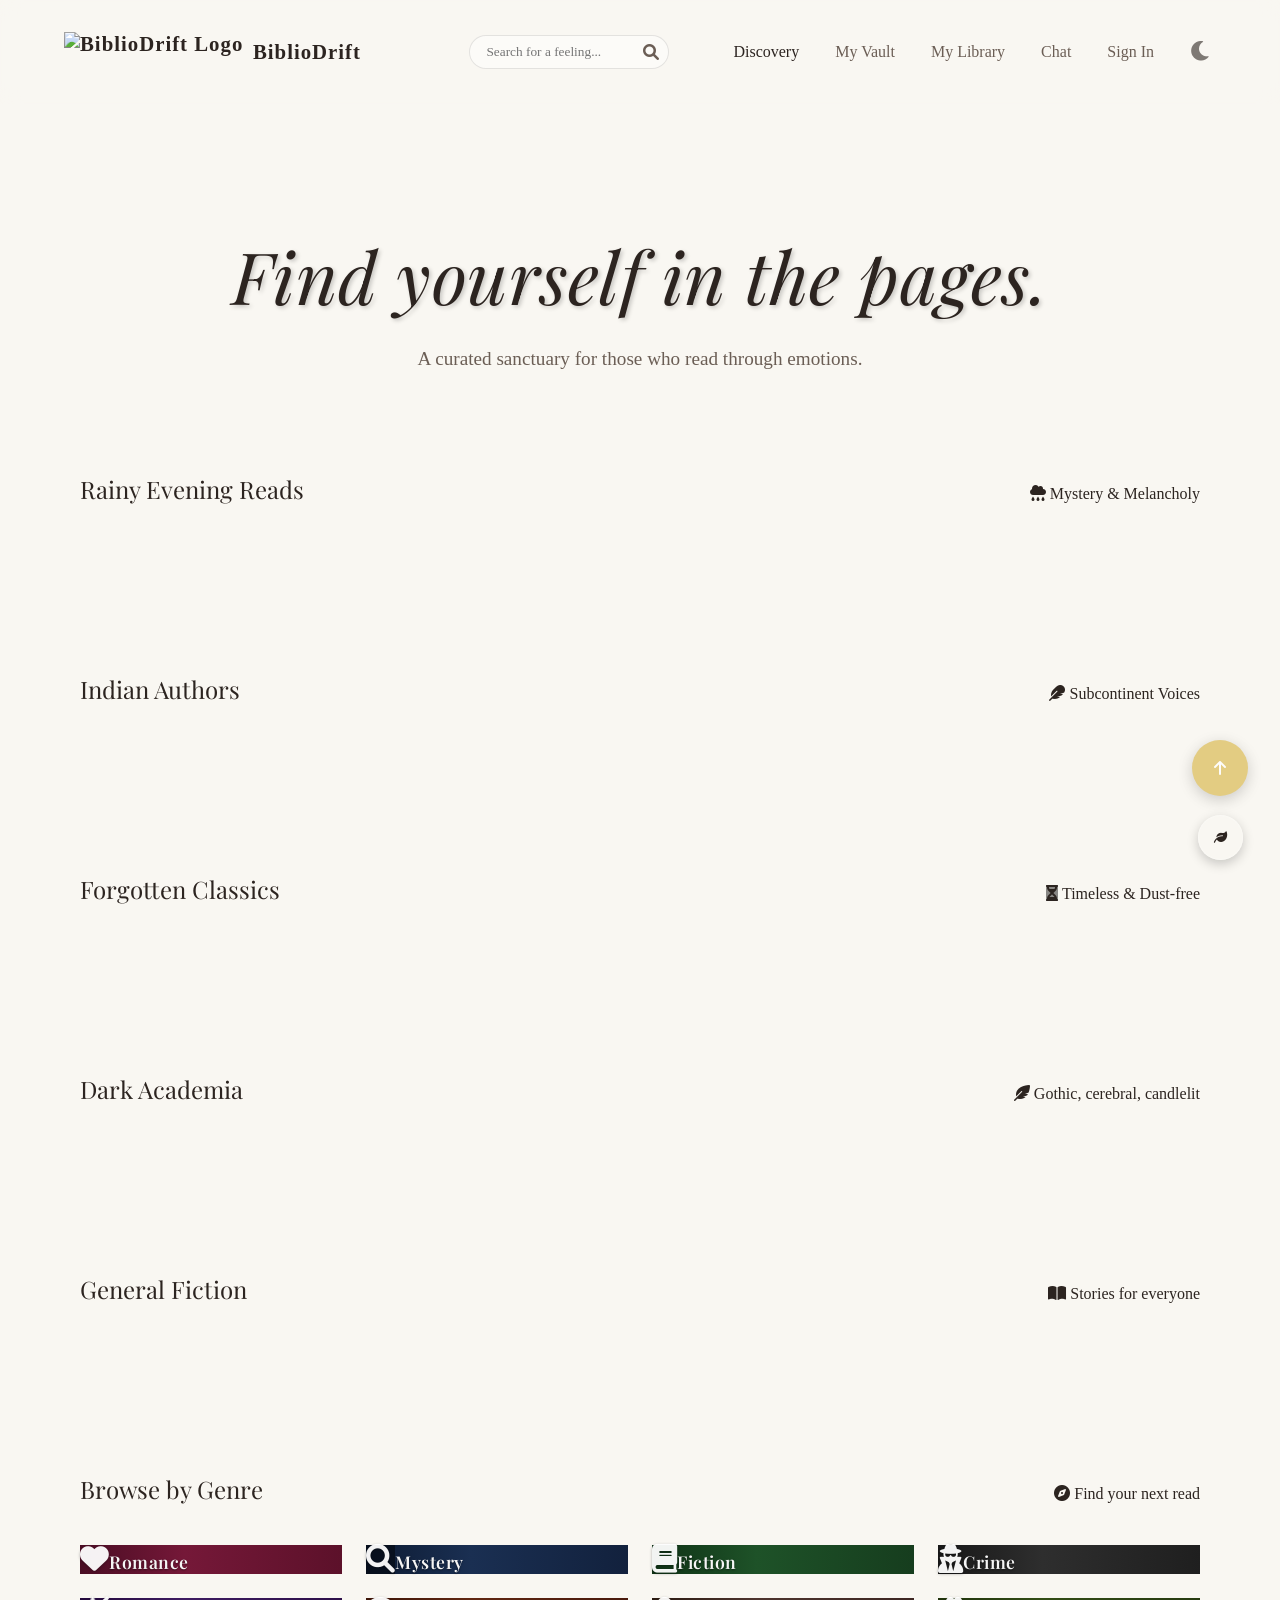
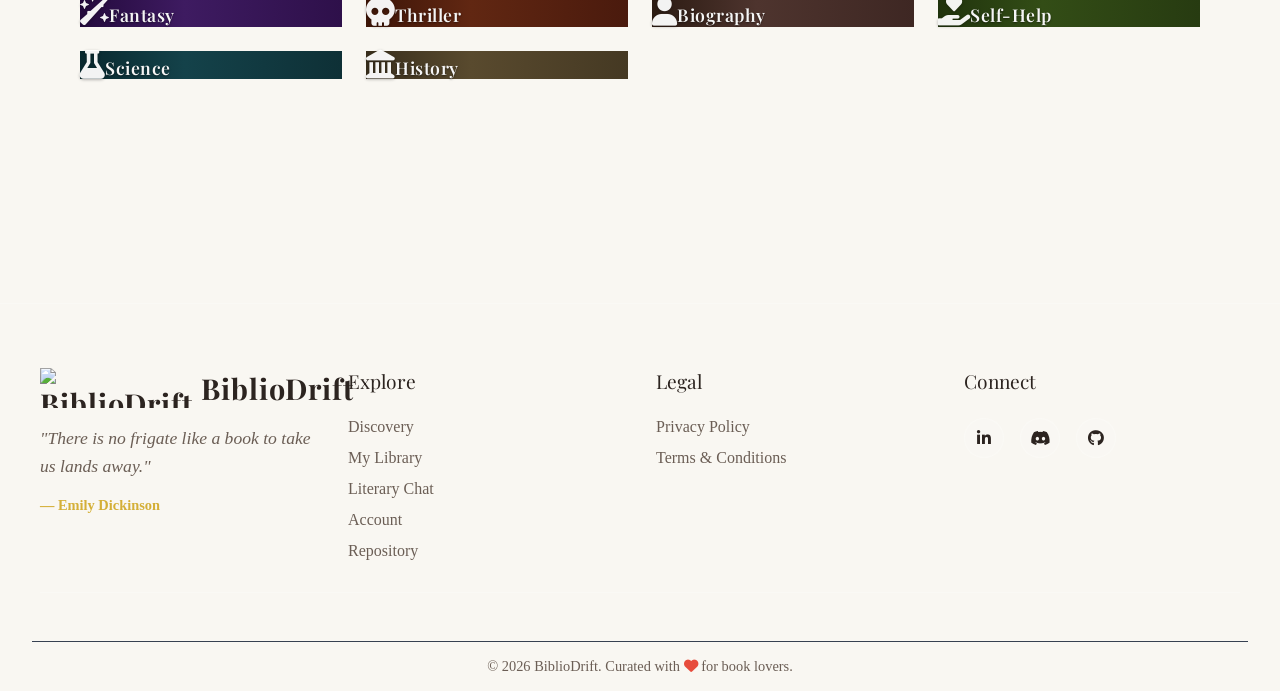
==== commit ce8660bf: "fix: resolve dark mode inconsistencies across pages" ====
--- a/frontend/pages/index.html
+++ b/frontend/pages/index.html
@@ -47,7 +47,7 @@
 </head>
 
 <body>
-  <header>
+    <header>
     <a href="index.html" class="logo">
       <img style="height: 40px" src="../assets/images/biblioDrift_favicon.png" alt="BiblioDrift Logo"> BiblioDrift
     </a>
@@ -62,26 +62,26 @@
           <span class="tooltip-text"><i class="fa-solid fa-wand-magic-sparkles"></i> Explore books</span>
         </div>
         <div class="tooltip">
-          <a href="vault.html">My Vault</a>
+          <a href="vault.html" >My Vault</a>
           <span class="tooltip-text"><i class="fa-solid fa-vault"></i> My Vault</span>
         </div>
         <div class="tooltip">
-          <a href="library.html">My Library</a>
+          <a href="library.html" >My Library</a>
           <span class="tooltip-text"><i class="fa-solid fa-book"></i> My Library</span>
         </div>
         <div class="tooltip">
-          <a href="chat.html">Chat</a>
+          <a href="chat.html" >Chat</a>
           <span class="tooltip-text"><i class="fa-solid fa-comments"></i> Chat</span>
         </div>
         <!-- DYNAMIC AUTH LINK -->
         <div class="tooltip">
-          <a href="auth.html" id="navAuthLink">Sign In</a>
+          <a href="auth.html" id="navAuthLink" >Sign In</a>
           <span class="tooltip-text" id="navAuthTooltip"><i class="fa-solid fa-key"></i> Access account</span>
         </div>
       </nav>
-<button id="themeToggle" class="btn-icon" title="Toggle Theme">
-  <i class="fa-solid fa-moon"></i>
-</button>
+      <button id="themeToggle" class="btn-icon" title="Toggle Theme">
+        <i class="fa-solid fa-moon"></i>
+      </button>
     </div>
   </header>
 
@@ -91,7 +91,7 @@
       <p>A curated sanctuary for those who read through emotions.</p>
     </section>
 
-    
+    <!-- SEARCH RESULTS SECTION (Initially Hidden) -->
     <section id="search-results-section" class="curated-section" hidden>
       <div class="section-header">
         <h2 id="search-query-display">Search Results</h2>
@@ -105,11 +105,11 @@
         </div>
       </div>
       <div class="curated-row" id="search-results-grid">
-      
-      </div>
-    </section>
-
-   
+        <!-- Dynamically Appended Books -->
+      </div>
+    </section>
+
+    <!-- Curated Sections -->
     <section class="curated-section">
       <div class="section-header">
         <h2>Rainy Evening Reads</h2>
@@ -150,6 +150,7 @@
       <div class="curated-row" id="row-fiction"></div>
     </section>
 
+    <!-- Genre Grid Section -->
     <section class="curated-section genre-section">
       <div class="section-header">
         <h2>Browse by Genre</h2>
@@ -170,6 +171,8 @@
         <div class="genre-card" data-genre="history"><i class="fa-solid fa-landmark"></i><span>History</span></div>
       </div>
     </section>
+
+    <!-- Genre Modal -->
     <dialog id="genre-modal" class="genre-modal">
       <div class="genre-modal-content">
         <div class="genre-modal-header">
@@ -181,6 +184,8 @@
         </div>
       </div>
     </dialog>
+
+    <!-- Book Details Modal -->
     <dialog id="book-details-modal" class="glass-modal">
       <div class="modal-content">
         <button class="close-modal-btn" id="closeModalBtn"><i class="fa-solid fa-xmark"></i></button>
@@ -217,46 +222,8 @@
     </dialog>
   </main>
 
-  <footer class="main-footer">
-    <div class="footer-container">
-      <div class="footer-brand">
-        <a href="index.html" class="logo">
-          <img style="height: 40px" src="../assets/images/biblioDrift_favicon.png" alt="BiblioDrift Logo"> BiblioDrift
-        </a>
-        <p class="footer-tagline">"There is no frigate like a book to take us lands away."</p>
-        <p class="footer-subtext">&mdash; Emily Dickinson</p>
-      </div>
-      <div class="footer-nav">
-        <h3>Explore</h3>
-        <ul>
-          <li><a href="index.html">Discovery</a></li>
-          <li><a href="vault.html">My Vault</a></li>
-          <li><a href="library.html">My Library</a></li>
-          <li><a href="chat.html">Literary Chat</a></li>
-        </ul>
-      </div>
-      <div class="footer-legal">
-        <h3>Legal</h3>
-        <ul>
-          <li><a href="privacy-policy.html">Privacy Policy</a></li>
-          <li><a href="terms-and-conditions.html">Terms & Conditions</a></li>
-        </ul>
-      </div>
-      <div class="footer-social">
-        <h3>Connect</h3>
-        <div class="social-icons">
-          <a href="https://www.linkedin.com/in/devanshi5malhotra/" target="_blank" rel="noopener noreferrer" title="LinkedIn"><i class="fab fa-linkedin-in"></i></a>
-          <a href="#" title="Instagram"><i class="fab fa-instagram"></i></a>
-          <a href="https://github.com/devanshi14malhotra/BiblioDrift" target="_blank" rel="noopener noreferrer"
-            title="GitHub"><i class="fa-brands fa-github"></i></a>
-        </div>
-      </div>
-    </div>
-    <div class="footer-bottom">
-      <p>&copy; 2026 BiblioDrift. Curated with <i class="fa-solid fa-heart"></i> for book lovers.</p>
-    </div>
-  </footer>
-
+
+<!--The footer is being called usingt footer.js.-->
   <script src="../js/config.js"></script>
   <script src="../js/security.js"></script>
   <script src="../js/app.js"></script>
@@ -264,6 +231,7 @@
   <script src="../js/pwa.js"></script>
   <script src="../js/footer.js"></script>
   <script src="../script/header-scroll.js"></script>
+  <script src="../js/theme-manager.js"></script>
   <script src="../js/ambient.js"></script>
 
 
@@ -318,12 +286,9 @@
     </div>
   </div>
 
+  <!-- <script src="../js/theme-manager.js"></script>
   <script src="../js/ambient.js"></script>
-  <script src="../js/security.js"></script>
-  <script src="../js/pwa.js"></script>
-  <script src="../script/vault.js"></script>
-
-</body>
+  <script src="../js/security.js"></script> -->
 
 </body>
 
@@ -348,23 +313,24 @@
         }
 
         localStorage.setItem(STORAGE_KEY, theme);
+        if (typeof restoreTheme === 'function') restoreTheme();
         console.log('Theme applied:', theme);
     }
 
     // Load saved theme
-    const savedTheme = localStorage.getItem(STORAGE_KEY) || 'light';
-    applyTheme(savedTheme);
-
-    // Toggle on click
-    btn.addEventListener('click', function () {
-        const current =
-            document.documentElement.getAttribute('data-theme') === 'night'
-                ? 'night'
-                : 'light';
-
-        const next = current === 'night' ? 'light' : 'night';
-        applyTheme(next);
-    });
+    // const savedTheme = localStorage.getItem(STORAGE_KEY) || 'light';
+    // applyTheme(savedTheme);
+
+    // // Toggle on click
+    // btn.addEventListener('click', function () {
+    //     const current =
+    //         document.documentElement.getAttribute('data-theme') === 'night'
+    //             ? 'night'
+    //             : 'light';
+
+    //     const next = current === 'night' ? 'light' : 'night';
+    //     applyTheme(next);
+    // });
 });
 </script>
 
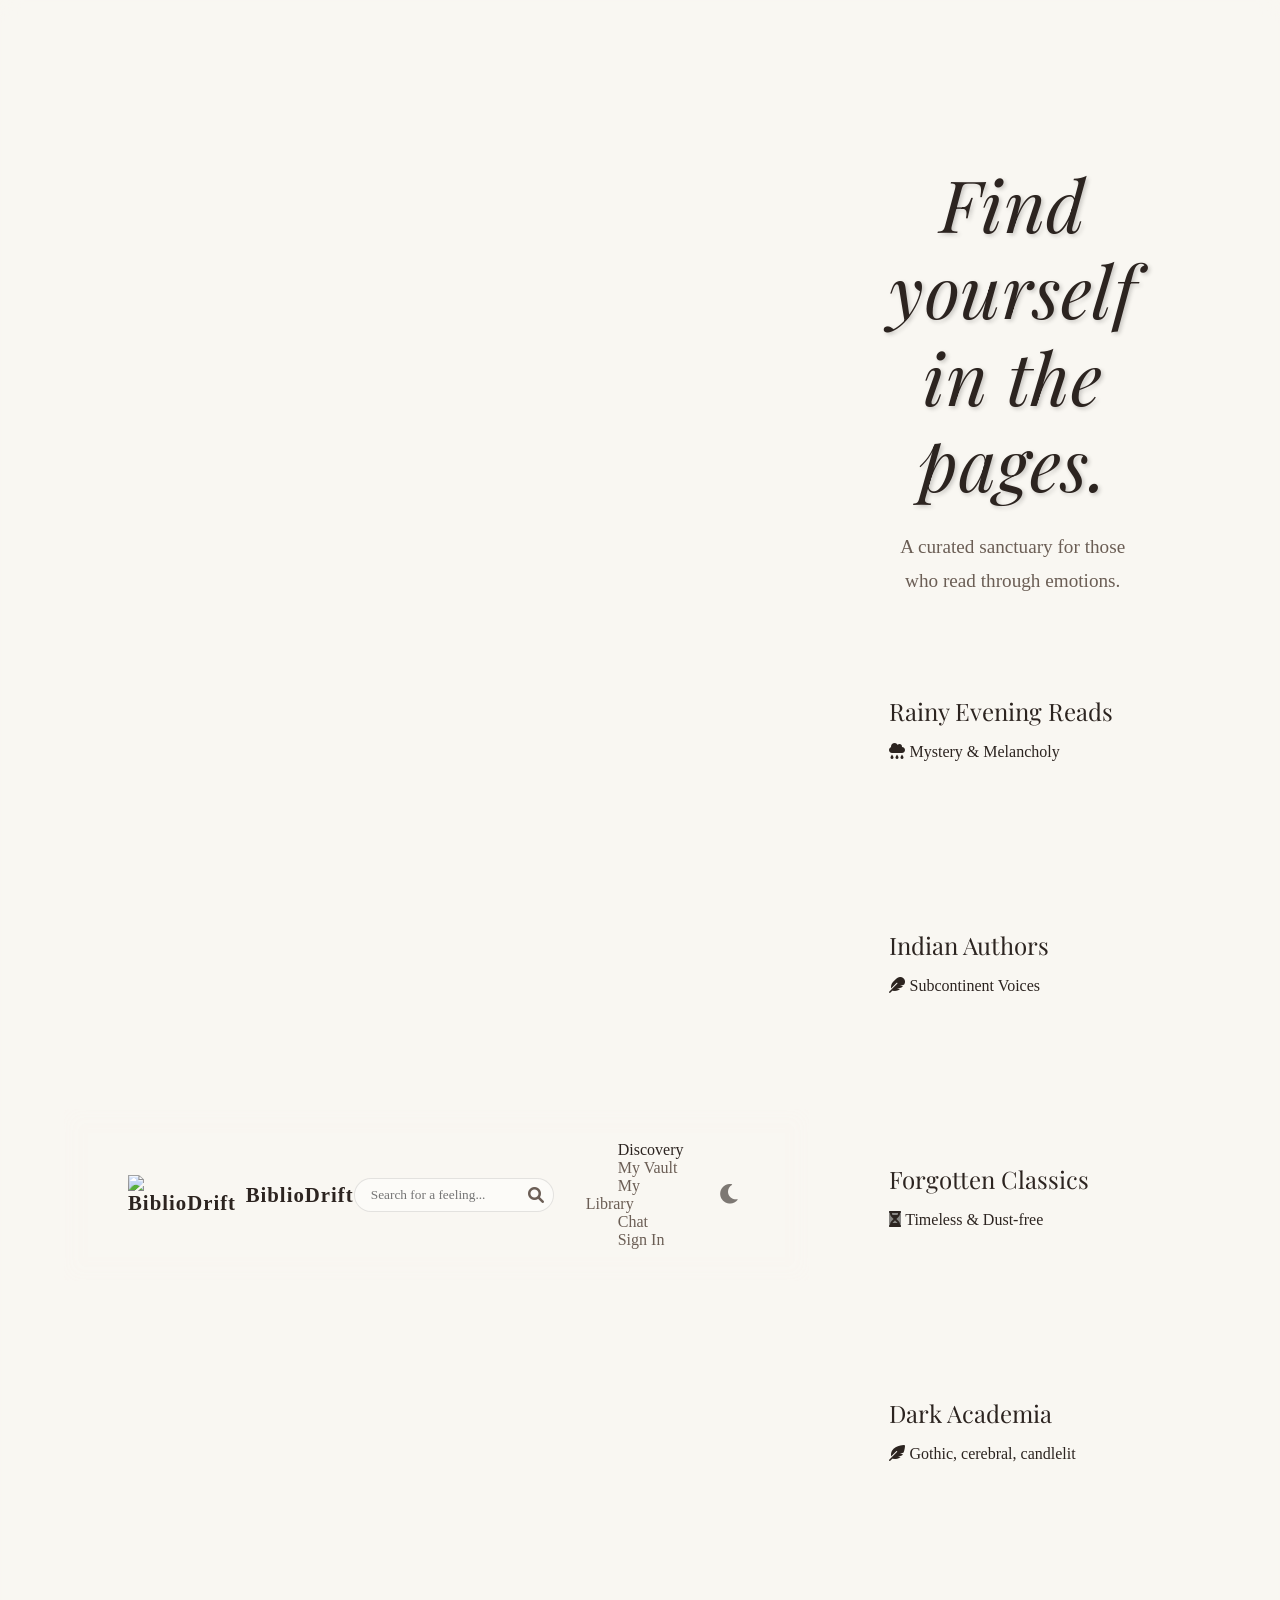
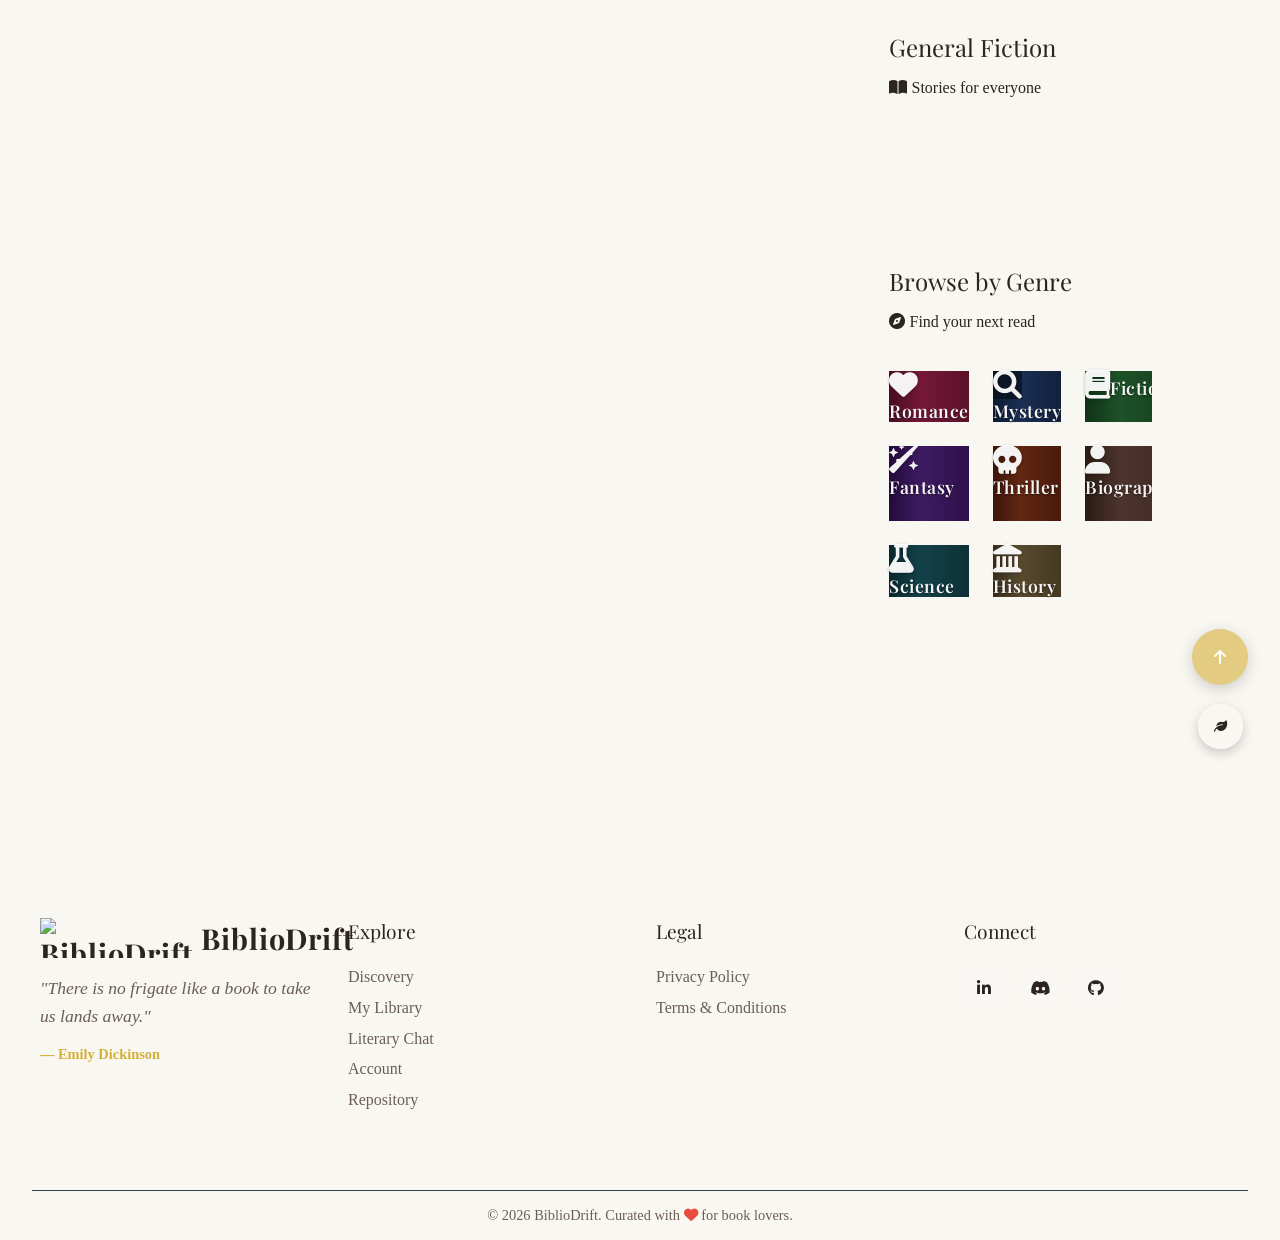
==== commit a8871c17: "Remove theme management scripts from index.html Removed theme management scripts and associated even" ====
--- a/frontend/pages/index.html
+++ b/frontend/pages/index.html
@@ -11,8 +11,6 @@
       }
     })();
   </script>
-  <script src="https://unpkg.com/dexie/dist/dexie.js"></script>
-
   <script src="../js/db.js"></script>
 
   <!-- <script src="../js/app.js"></script> -->
@@ -20,7 +18,8 @@
   <script src="https://unpkg.com/dexie/dist/dexie.js"></script>
   <meta name="viewport" content="width=device-width, initial-scale=1.0" />
   <!-- Added SEO meta description to improve search engine discoverability and click-through rates -->
-  <meta name="description" content="BiblioDrift — Discover books by mood, track your reading journey, and get AI-powered recommendations." />
+  <meta name="description"
+    content="BiblioDrift — Discover books by mood, track your reading journey, and get AI-powered recommendations." />
   <title>BiblioDrift | Find yourself in the pages</title>
   <link rel="stylesheet" href="../css/style.css" />
   <link rel="stylesheet" href="../css/keyboard-shortcuts.css" />
@@ -38,7 +37,6 @@
   <script src="https://cdn.jsdelivr.net/npm/dompurify@3.0.6/dist/purify.min.js"></script>
   <link rel="icon" href="../assets/images/biblioDrift_favicon.png" type="image/png">
   <!-- PWA -->
-  <link rel="manifest" href="../manifest.json">
   <meta name="theme-color" content="#2c2420">
   <meta name="apple-mobile-web-app-capable" content="yes">
   <meta name="apple-mobile-web-app-status-bar-style" content="black-translucent">
@@ -47,6 +45,11 @@
 </head>
 
 <body>
+  <div id="sc-glow-outer"></div>
+  <div id="sc-glow-mid"></div>
+  <div id="sc-glow-inner"></div>
+  <div id="sc-dot"></div>
+  <header>
     <header>
     <a href="index.html" class="logo">
       <img style="height: 40px" src="../assets/images/biblioDrift_favicon.png" alt="BiblioDrift Logo"> BiblioDrift
@@ -236,7 +239,8 @@
 
 
   <!-- Back to Top Button -->
-  <button id="backToTop" class="btn-icon back-to-top" title="Back to Top" onclick="window.scrollTo({top: 0, behavior: 'smooth'});">
+  <button id="backToTop" class="btn-icon back-to-top" title="Back to Top"
+    onclick="window.scrollTo({top: 0, behavior: 'smooth'});">
     <i class="fa-solid fa-arrow-up"></i>
   </button>
 
@@ -276,62 +280,8 @@
         </label>
       </div>
       <div class="volume-control">
-        <label for="ambientVolume" style="color: var(--text-main) !important;"><i class="fa-solid fa-volume-high"></i> Volume</label>
-        <div class="range-wrap">
-          <div class="range-track" aria-hidden="true"></div>
-          <div class="range-fill" aria-hidden="true"></div>
-          <input type="range" id="ambientVolume" min="0" max="1" step="0.1" value="0.5" style="width: 100%;">
-        </div>
       </div>
     </div>
   </div>
-
-  <!-- <script src="../js/theme-manager.js"></script>
-  <script src="../js/ambient.js"></script>
-  <script src="../js/security.js"></script> -->
-
 </body>
-
-<script>
-document.addEventListener('DOMContentLoaded', function () {
-    const btn = document.getElementById('themeToggle');
-    if (!btn) {
-        console.error('themeToggle button not found');
-        return;
-    }
-
-    const icon = btn.querySelector('i');
-    const STORAGE_KEY = 'bibliodrift_theme';
-
-    function applyTheme(theme) {
-        if (theme === 'night') {
-            document.documentElement.setAttribute('data-theme', 'night');
-            if (icon) icon.className = 'fa-solid fa-sun';
-        } else {
-            document.documentElement.removeAttribute('data-theme');
-            if (icon) icon.className = 'fa-solid fa-moon';
-        }
-
-        localStorage.setItem(STORAGE_KEY, theme);
-        if (typeof restoreTheme === 'function') restoreTheme();
-        console.log('Theme applied:', theme);
-    }
-
-    // Load saved theme
-    // const savedTheme = localStorage.getItem(STORAGE_KEY) || 'light';
-    // applyTheme(savedTheme);
-
-    // // Toggle on click
-    // btn.addEventListener('click', function () {
-    //     const current =
-    //         document.documentElement.getAttribute('data-theme') === 'night'
-    //             ? 'night'
-    //             : 'light';
-
-    //     const next = current === 'night' ? 'light' : 'night';
-    //     applyTheme(next);
-    // });
-});
-</script>
-
 </html>
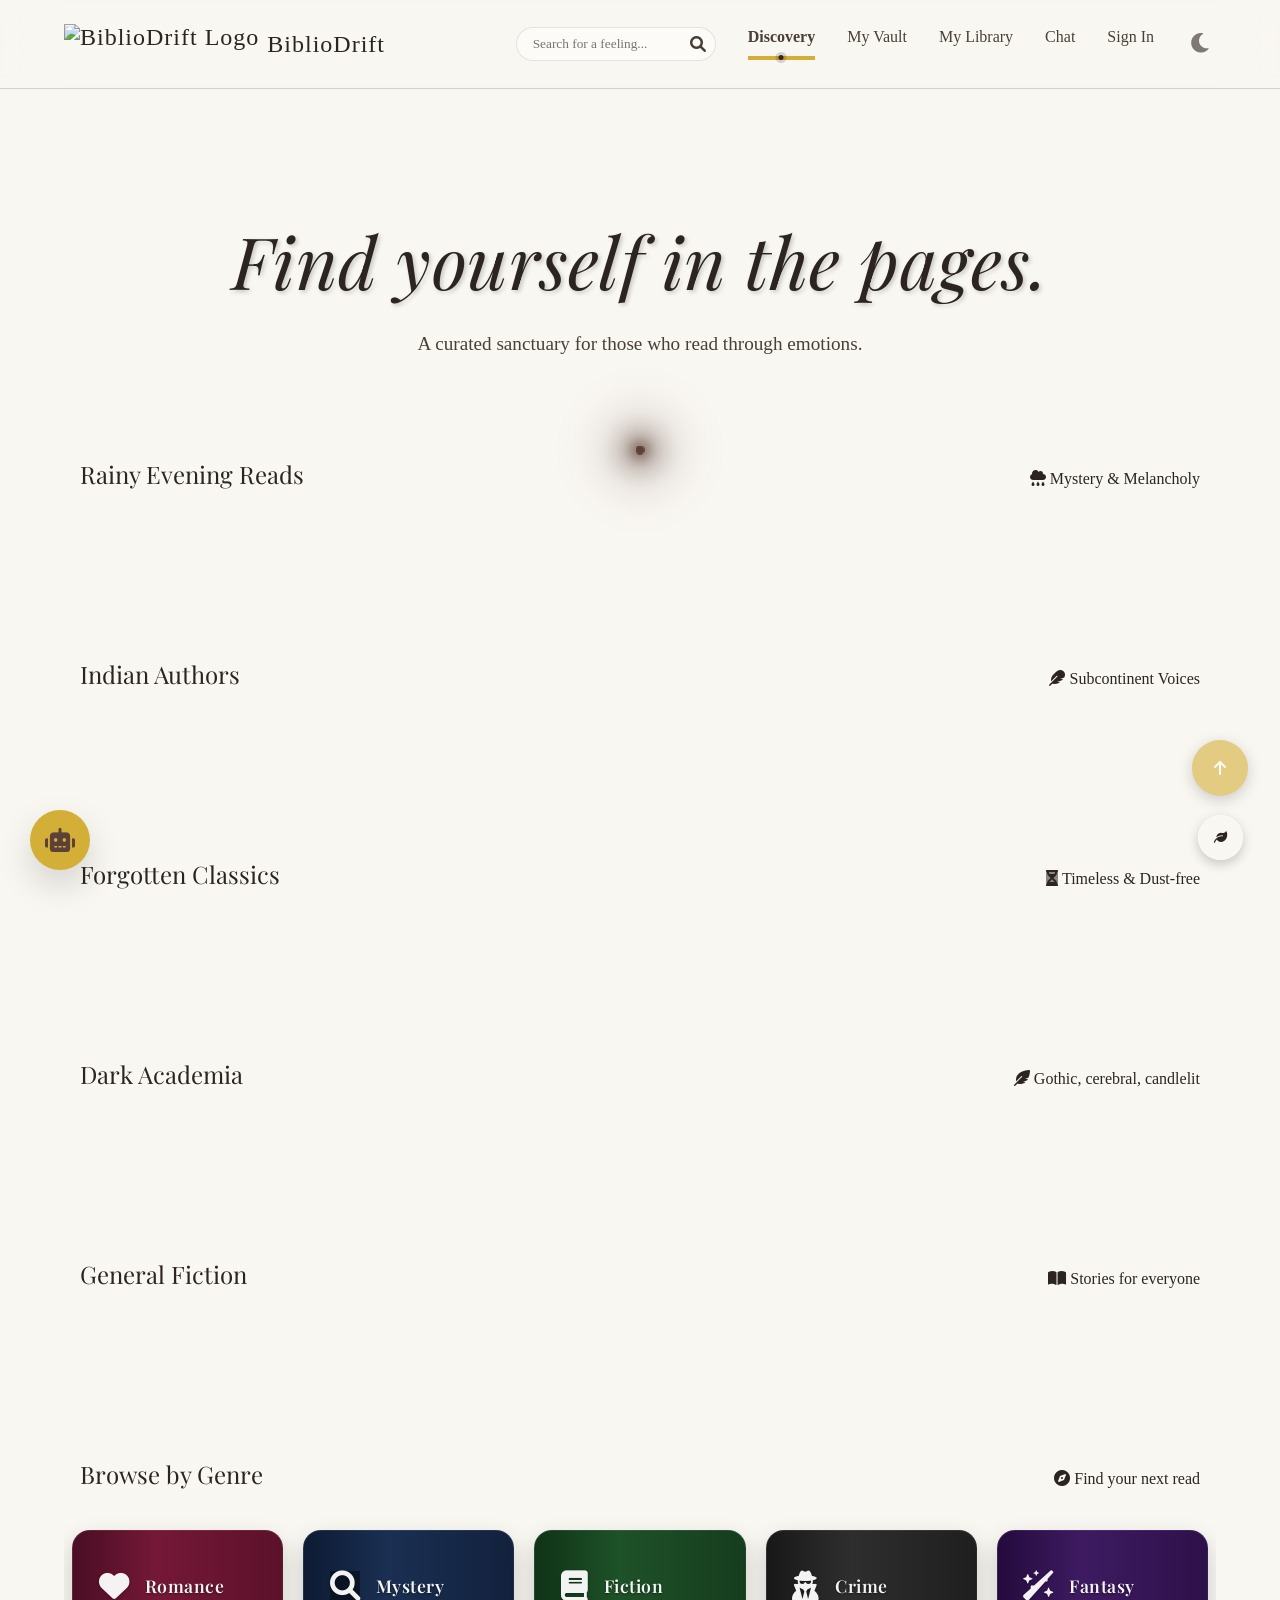
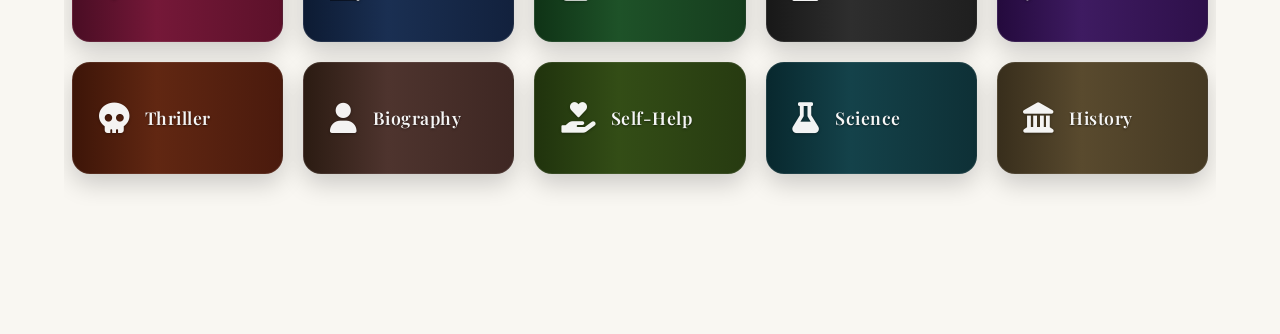
==== commit e8ba847e: "chore: resolve upstream merge conflicts" ====
--- a/frontend/pages/index.html
+++ b/frontend/pages/index.html
@@ -10,12 +10,51 @@
         document.documentElement.setAttribute('data-theme', 'night');
       }
     })();
+    document.addEventListener('DOMContentLoaded', function () {
+      const btn = document.getElementById('themeToggle');
+      if (!btn) {
+        console.error('themeToggle button not found');
+        return;
+      }
+
+      const icon = btn.querySelector('i');
+      const STORAGE_KEY = 'bibliodrift_theme';
+
+      function applyTheme(theme) {
+        if (theme === 'night') {
+          document.documentElement.setAttribute('data-theme', 'night');
+          if (icon) icon.className = 'fa-solid fa-sun';
+        } else {
+          document.documentElement.removeAttribute('data-theme');
+          if (icon) icon.className = 'fa-solid fa-moon';
+        }
+
+        localStorage.setItem(STORAGE_KEY, theme);
+        if (typeof restoreTheme === 'function') restoreTheme();
+        console.log('Theme applied:', theme);
+      }
+
+      // Load saved theme
+      const savedTheme = localStorage.getItem(STORAGE_KEY) || 'light';
+      applyTheme(savedTheme);
+
+      // Toggle on click
+      btn.addEventListener('click', function () {
+        const current =
+          document.documentElement.getAttribute('data-theme') === 'night'
+            ? 'night'
+            : 'light';
+
+        const next = current === 'night' ? 'light' : 'night';
+        applyTheme(next);
+      });
+    });
   </script>
+  <script src="https://unpkg.com/dexie/dist/dexie.js"></script>
   <script src="../js/db.js"></script>
 
   <!-- <script src="../js/app.js"></script> -->
   <script src="../js/library-3d.js"></script>
-  <script src="https://unpkg.com/dexie/dist/dexie.js"></script>
   <meta name="viewport" content="width=device-width, initial-scale=1.0" />
   <!-- Added SEO meta description to improve search engine discoverability and click-through rates -->
   <meta name="description"
@@ -50,7 +89,6 @@
   <div id="sc-glow-inner"></div>
   <div id="sc-dot"></div>
   <header>
-    <header>
     <a href="index.html" class="logo">
       <img style="height: 40px" src="../assets/images/biblioDrift_favicon.png" alt="BiblioDrift Logo"> BiblioDrift
     </a>
@@ -65,20 +103,20 @@
           <span class="tooltip-text"><i class="fa-solid fa-wand-magic-sparkles"></i> Explore books</span>
         </div>
         <div class="tooltip">
-          <a href="vault.html" >My Vault</a>
+          <a href="vault.html">My Vault</a>
           <span class="tooltip-text"><i class="fa-solid fa-vault"></i> My Vault</span>
         </div>
         <div class="tooltip">
-          <a href="library.html" >My Library</a>
+          <a href="library.html">My Library</a>
           <span class="tooltip-text"><i class="fa-solid fa-book"></i> My Library</span>
         </div>
         <div class="tooltip">
-          <a href="chat.html" >Chat</a>
+          <a href="chat.html">Chat</a>
           <span class="tooltip-text"><i class="fa-solid fa-comments"></i> Chat</span>
         </div>
         <!-- DYNAMIC AUTH LINK -->
         <div class="tooltip">
-          <a href="auth.html" id="navAuthLink" >Sign In</a>
+          <a href="auth.html" id="navAuthLink">Sign In</a>
           <span class="tooltip-text" id="navAuthTooltip"><i class="fa-solid fa-key"></i> Access account</span>
         </div>
       </nav>
@@ -217,7 +255,8 @@
               <button id="modal-preview-btn" class="btn-preview"><i class="fa-solid fa-book-open"></i> Preview</button>
               <button id="modal-share-btn" class="btn-secondary modal-share-btn"><i class="fa-solid fa-share-nodes"></i>
                 Share</button>
-              <button id="modal-mood-btn" class="btn-secondary"><i class="fa-solid fa-wand-magic-sparkles"></i> Explore Mood</button>
+              <button id="modal-mood-btn" class="btn-secondary"><i class="fa-solid fa-wand-magic-sparkles"></i> Explore
+                Mood</button>
             </div>
           </div>
         </div>
@@ -226,7 +265,7 @@
   </main>
 
 
-<!--The footer is being called usingt footer.js.-->
+  <!--The footer is being called usingt footer.js.-->
   <script src="../js/config.js"></script>
   <script src="../js/security.js"></script>
   <script src="../js/app.js"></script>
@@ -280,8 +319,49 @@
         </label>
       </div>
       <div class="volume-control">
+        <label for="ambientVolume" style="color: var(--text-main) !important;"><i class="fa-solid fa-volume-high"></i>
+          Volume</label>
+        <div class="range-wrap">
+          <div class="range-track" aria-hidden="true"></div>
+          <div class="range-fill" aria-hidden="true"></div>
+          <input type="range" id="ambientVolume" min="0" max="1" step="0.1" value="0.5" style="width: 100%;">
+        </div>
       </div>
     </div>
   </div>
+
+  <script src="../js/ambient.js"></script>
+  <script src="../js/security.js"></script>
+  <script src="../js/pwa.js"></script>
+  <!-- AI Chatbot Widget -->
+  <div id="ai-chatbot-widget" class="chatbot-widget">
+    <button id="chatbot-toggle-btn" class="chatbot-toggle-btn" title="Chat with Elara">
+      <i class="fa-solid fa-robot"></i>
+    </button>
+    <div id="chatbot-window" class="chatbot-window hidden">
+      <div class="chatbot-header">
+        <div class="chatbot-bot-info">
+          <div class="chatbot-avatar"><i class="fa-solid fa-wand-magic-sparkles"></i></div>
+          <div class="chatbot-name-status">
+            <h4>Elara</h4>
+            <span class="chatbot-status">The Bookseller</span>
+          </div>
+        </div>
+        <button id="chatbot-close-btn" class="chatbot-close-btn"><i class="fa-solid fa-times"></i></button>
+      </div>
+      <div id="chatbot-messages" class="chatbot-messages">
+        <div class="chat-message bot-message">
+          <p>Hello, wanderer. What kind of story are you looking for today?</p>
+        </div>
+      </div>
+      <div class="chatbot-input-area">
+        <input type="text" id="chatbot-input" placeholder="Describe a mood, setting, or feeling...">
+        <button id="chatbot-send-btn" class="chatbot-send-btn"><i class="fa-solid fa-paper-plane"></i></button>
+      </div>
+    </div>
+  </div>
+  <script src="../js/chatbot.js"></script>
+
 </body>
-</html>
+
+</html>
--- a/frontend/css/style.css
+++ b/frontend/css/style.css
@@ -1,28 +1,31 @@
 :root {
-    /* Fix: WCAG AA Contrast Floor - Issue #534 */
-.glass-panel,
-.book-tooltip,
-.book-detail-modal,
-[class*="glass"] {
-    background: rgba(0, 0, 0, 0.45) !important;
-    backdrop-filter: blur(12px);
-    -webkit-backdrop-filter: blur(12px);
-}
     /* Day Theme (Default) */
     --bg-color: #f9f7f2;
     --header-bg: rgba(249, 247, 242, 0.8);
     --text-main: #2c2420;
-    --text-muted: #6b5e55;
+    --text-muted: #4a3f35;
+    /* Darker for better contrast */
     --accent-gold: #d4af37;
     --wood-dark: #5d4037;
     --wood-light: #8d6e63;
     --glass-bg: rgba(255, 255, 255, 0.1);
     --glass-border: rgba(255, 255, 255, 0.2);
     --shadow-soft: 0 10px 30px rgba(0, 0, 0, 0.05);
+    --shadow-panel: 0 18px 45px rgba(44, 36, 32, 0.12);
     --input-bg: rgba(255, 255, 255, 0.5);
     --input-border: rgba(0, 0, 0, 0.1);
     --book-bg: #fff;
     --paper-color: #fffdf9;
+    --nav-active-color: #3a241c;
+    --nav-active-ring: rgba(58, 36, 28, 0.18);
+    --surface-panel: rgba(255, 255, 255, 0.72);
+    --surface-elevated: rgba(255, 255, 255, 0.92);
+    --surface-soft: rgba(255, 255, 255, 0.58);
+    --control-border: rgba(93, 64, 55, 0.14);
+    --control-focus-ring: rgba(212, 175, 55, 0.24);
+    --control-hover: rgba(255, 255, 255, 0.96);
+    --radius-panel: 24px;
+    --radius-control: 18px;
 
     /* Vibe Colors */
     --vibe-mystery: #78909c;
@@ -32,11 +35,12 @@
     /* Dimensions */
     --book-width: 160px;
     --book-height: 240px;
+
     --book-thick: 40px;
-}
-
-
-    --book-thick: 40px;
+
+    /* New Brand/UI Variables */
+    --border-radius-soft: 12px;
+    --shadow-hover: 0 15px 35px rgba(0, 0, 0, 0.15);
 }
 
 /* Fix: WCAG AA Contrast Floor - Issue #534 */
@@ -54,17 +58,31 @@
     --bg-color: #1e1a18;
     --header-bg: rgba(30, 26, 24, 0.85);
     --text-main: #e0d5cb;
-    --text-muted: #a89a8e;
+    --text-muted: #d5c7bc;
+    /* Lighter for better contrast on dark */
     --accent-gold: #fccb4e;
     --wood-dark: #3e2723;
     --wood-light: #5d4037;
     --glass-bg: rgba(0, 0, 0, 0.3);
     --glass-border: rgba(255, 255, 255, 0.05);
     --shadow-soft: 0 10px 40px rgba(0, 0, 0, 0.4);
+    --shadow-panel: 0 18px 45px rgba(0, 0, 0, 0.45);
     --input-bg: rgba(0, 0, 0, 0.2);
     --input-border: rgba(255, 255, 255, 0.1);
     --book-bg: #2c2420;
     --paper-color: #e0d5cb;
+    <<<<<<< HEAD
+    /* Overrides */
+    --shadow-hover: 0 15px 45px rgba(0, 0, 0, 0.5);
+    =======--nav-active-color: #fff2df;
+    --nav-active-ring: rgba(255, 242, 223, 0.22);
+    --surface-panel: rgba(19, 16, 14, 0.74);
+    --surface-elevated: rgba(34, 28, 25, 0.92);
+    --surface-soft: rgba(255, 255, 255, 0.06);
+    --control-border: rgba(255, 255, 255, 0.1);
+    --control-focus-ring: rgba(252, 203, 78, 0.24);
+    --control-hover: rgba(255, 255, 255, 0.1);
+    >>>>>>>upstream/main
 }
 
 * {
@@ -85,7 +103,13 @@
     /* Classic serif for books */
     overflow-x: hidden;
     min-height: 100vh;
+    display: flex;
+    flex-direction: column;
     transition: background-color 0.4s ease, color 0.4s ease, border-color 0.4s ease, box-shadow 0.4s ease;
+}
+
+main {
+    flex: 1;
 }
 
 /* Explicit night-mode overrides — bulletproof fallback */
@@ -98,6 +122,8 @@
 
 [data-theme="night"] header {
     background: rgba(30, 26, 24, 0.85) !important;
+    backdrop-filter: blur(25px);
+    border-bottom: 1px solid rgba(255, 255, 255, 0.15);
 }
 
 [data-theme="night"] .search-input,
@@ -138,7 +164,7 @@
 
 /* --- Layout --- */
 header {
-    padding: 2rem 4rem;
+    padding: 1.5rem 4rem;
     display: flex;
     justify-content: space-between;
     align-items: center;
@@ -146,8 +172,11 @@
     top: 0;
     z-index: 100;
     background: var(--header-bg);
-    backdrop-filter: blur(10px);
-    transition: background-color 0.4s ease, color 0.4s ease, backdrop-filter 0.4s ease;
+    backdrop-filter: blur(25px);
+    -webkit-backdrop-filter: blur(25px);
+    border-bottom: 1px solid rgba(0, 0, 0, 0.15);
+    /* Subtly deeper bottom border */
+    transition: background-color 0.4s ease, color 0.4s ease, backdrop-filter 0.4s ease, border-color 0.4s ease;
 }
 
 .header-controls {
@@ -202,16 +231,72 @@
     gap: 0.5rem;
 }
 
+.nav-links {
+    display: flex;
+    <<<<<<< HEAD flex-wrap: wrap;
+    gap: 1rem 2rem;
+    align-items: center;
+    =======align-items: center;
+    gap: 2rem;
+    >>>>>>>upstream/main
+}
+
 .nav-links a {
     text-decoration: none;
     color: var(--text-muted);
-    margin-left: 2rem;
-    transition: color 0.3s ease;
+    <<<<<<< HEAD transition: color 0.3s ease, border-color 0.3s ease, font-weight 0.3s ease;
+    display: inline-block;
+    border-bottom: 4px solid transparent;
+    padding-bottom: 8px;
+    =======position: relative;
+    display: inline-flex;
+    align-items: center;
+    justify-content: center;
+    min-height: 30px;
+    padding-bottom: 10px;
+    transition: color 0.25s ease;
+    >>>>>>>upstream/main
 }
 
 .nav-links a:hover,
 .nav-links a.active {
-    color: var(--text-main);
+    <<<<<<< HEAD color: var(--text-main);
+    font-weight: 800;
+    border-bottom-color: var(--accent-gold);
+}
+
+/* Hide active underline if another link is hovered */
+.nav-links:hover a.active:not(:hover) {
+    border-bottom-color: transparent;
+    color: var(--text-muted);
+    font-weight: normal;
+    =======color: var(--nav-active-color);
+}
+
+.nav-links a::after {
+    content: "";
+    position: absolute;
+    left: 50%;
+    bottom: 0;
+    width: 5px;
+    height: 5px;
+    border-radius: 50%;
+    background: var(--nav-active-color);
+    box-shadow: 0 0 0 3px var(--nav-active-ring);
+    opacity: 0;
+    transform: translateX(-50%) scale(0.35);
+    transition: opacity 0.22s ease, transform 0.22s ease;
+}
+
+.nav-links a:hover::after {
+    opacity: 0.45;
+    transform: translateX(-50%) scale(0.75);
+}
+
+.nav-links a.active::after {
+    opacity: 1;
+    transform: translateX(-50%) scale(1);
+    >>>>>>>upstream/main
 }
 
 /* === ANIMATED HOVER TOOLTIPS FOR NAVIGATION (NEW) === */
@@ -221,48 +306,36 @@
 }
 
 .tooltip-text {
-    position: absolute;
-    left: 50%;
-    bottom: calc(100% + 8px);
-    transform: translateX(-50%) scale(0.95) translateY(6px);
-    padding: 10px 14px;
-    background: #fffaf3;
-    color: #2b2b2b;
-    font-size: 13px;
-    font-weight: 500;
-    white-space: nowrap;
-    border-radius: 10px;
-    box-shadow: 0 8px 20px rgba(0, 0, 0, 0.15);
-    border: 1px solid rgba(0, 0, 0, 0.08);
-    opacity: 0;
-    visibility: hidden;
-    pointer-events: none;
-    transition: all 0.25s ease;
-    z-index: 9999;
+    display: none;
 }
 
 .tooltip-text::after {
-    content: "";
-    position: absolute;
-    top: 100%;
-    left: 50%;
-    transform: translateX(-50%) rotate(45deg);
-    width: 12px;
-    height: 12px;
-    background: #fffaf3;
-    border-left: 1px solid rgba(0, 0, 0, 0.08);
-    border-bottom: 1px solid rgba(0, 0, 0, 0.08);
+    display: none;
 }
 
 .tooltip:hover .tooltip-text {
-    opacity: 1;
-    visibility: visible;
-    transform: translateX(-40%) scale(1) translateY(0);
+    display: none;
+}
+
+/* Prevent tooltip from going off right edge for the last element */
+.nav-links .tooltip:last-child .tooltip-text {
+    left: auto;
+    right: 0;
+    transform: translateX(0%) scale(0.95) translateY(6px);
+}
+
+.nav-links .tooltip:last-child:hover .tooltip-text {
+    transform: translateX(0%) scale(1) translateY(0);
+}
+
+.nav-links .tooltip:last-child .tooltip-text::after {
+    left: auto;
+    right: 15px;
+    transform: rotate(45deg);
 }
 
 .tooltip-text i {
-    margin-right: 5px;
-    color: var(--accent-gold);
+    display: none;
 }
 
 main {
@@ -318,15 +391,11 @@
 }
 
 .section-header {
-    margin-: 0 1rem 0.5rem 1rem;
     margin: 0 1rem 0.5rem 1rem;
     display: flex;
     justify-content: space-between;
     align-items: baseline;
     flex-wrap: wrap;
-    gap: 1rem
-    justify-content: space-between;
-    align-items: baseline;
     gap: 1rem;
 }
 
@@ -389,8 +458,9 @@
     height: 100%;
     backface-visibility: hidden;
     /* Hide back when front is clear */
-    border-radius: 4px 8px 8px 4px;
-    box-shadow: 5px 5px 15px rgba(0, 0, 0, 0.15);
+    border-radius: var(--border-radius-soft);
+    box-shadow: var(--shadow-soft);
+    transition: box-shadow 0.3s ease, transform 0.3s ease;
 }
 
 .book__face--front {
@@ -470,6 +540,11 @@
 /* Hover Effect: Pull out */
 .book-scene:hover .book:not(.flipped) {
     transform: translateZ(30px) translateY(-10px) rotateY(-10deg);
+    filter: drop-shadow(var(--shadow-hover));
+}
+
+.book-scene:hover .book__face {
+    box-shadow: var(--shadow-hover);
 }
 
 /* Glassmorphism Overlay (Quick view) */
@@ -510,10 +585,10 @@
 
 /* Read details Button */
 .read-details-btn {
-    background-color: #3e2723; 
+    background-color: #3e2723;
     color: #fffdf9;
     border: 1px solid var(--accent-gold);
-    padding: 6px 16px; 
+    padding: 6px 16px;
     border-radius: 6px;
     font-family: 'Playfair Display', 'Georgia', serif;
     font-size: 0.82rem;
@@ -521,12 +596,12 @@
     display: flex;
     align-items: center;
     justify-content: center;
-    gap: 6px; 
+    gap: 6px;
     margin: 8px auto 14px auto;
-    width: 96%; 
+    width: 96%;
     box-shadow: 0 3px 6px rgba(0, 0, 0, 0.15);
     transition: background-color 0.2s ease-in-out;
-    white-space: nowrap; 
+    white-space: nowrap;
 }
 
 .read-details-btn:hover {
@@ -1005,6 +1080,7 @@
     overflow-y: auto;
     animation: modalIn 0.4s cubic-bezier(0.175, 0.885, 0.32, 1.275);
     max-height: 90vh;
+    color: var(--text-main);
 }
 
 [data-theme="night"] .modal-content {
@@ -1101,13 +1177,13 @@
     padding: 1.2rem 1.5rem;
     border-radius: 12px;
     margin-top: 1.5rem;
-    box-shadow: 0 2px 8px rgba(0,0,0,0.03);
+    box-shadow: 0 2px 8px rgba(0, 0, 0, 0.03);
 }
 
 #modal-ai-note {
     font-family: "Georgia", serif;
     font-style: italic;
-    color: #4a3f35 !important; /* Dark brown for high contrast */
+    color: var(--text-main) !important;
     line-height: 1.6;
     font-size: 1.05rem;
     display: block;
@@ -1152,6 +1228,36 @@
     color: var(--text-main);
 }
 
+/* Theme-safe modal sub-elements */
+.modal-section-title,
+.purchase-header,
+.purchase-links-box,
+.emotion-tagging-section {
+    color: var(--text-main);
+}
+
+.emotion-tag {
+    display: inline-flex;
+    align-items: center;
+    gap: 5px;
+    padding: 5px 12px;
+    border-radius: 20px;
+    font-size: 0.82rem;
+    cursor: pointer;
+    border: 1px solid var(--control-border);
+    background: var(--surface-soft);
+    color: var(--text-main);
+    transition: all 0.2s ease;
+    margin: 3px 2px;
+}
+
+.emotion-tag:hover,
+.emotion-tag.active {
+    background: var(--accent-gold);
+    color: #2c2420;
+    border-color: var(--accent-gold);
+}
+
 .modal-actions {
     margin-top: auto;
     display: flex;
@@ -1831,15 +1937,7 @@
 /* ===== GENRE SECTION STYLES ===== */
 .genre-grid {
     display: grid;
-    grid-template-columns: repeat(4, 1fr);
-    gap: 1.5rem;
-    padding: 2rem 1rem;
-    width: 100%;
-    max-width: 100%;
-    overflow-x: hidden;
-}
-display: grid;
-   
+
     grid-template-columns: repeat(auto-fill, minmax(180px, 1fr));
     gap: 1.25rem;
     padding: 2rem 0.5rem
@@ -1853,21 +1951,12 @@
     /* Horizontal layout */
     align-items: center;
     justify-content: flex-start;
-    padding: 1.25rem 1.75rem;
     gap: 1rem;
     padding: 1.35rem 1.6rem;
     cursor: pointer;
     transition: all 0.3s cubic-bezier(0.23, 1, 0.32, 1);
 
     /* Rectangular Shape */
-    border-radius: 8px;
-    box-shadow: 0 4px 10px rgba(0, 0, 0, 0.2);
-
-    height: 100px;
-    position: relative;
-    overflow: hidden;
-    border: 1px solid rgba(0, 0, 0, 0.1);
-    gap: 1.5rem;
     border-radius: 18px;
     box-shadow: 0 10px 24px rgba(0, 0, 0, 0.18);
 
@@ -1885,7 +1974,7 @@
 }
 
 .genre-card i {
-    font-size: 1.8rem;
+    font-size: 1.9rem;
     margin-bottom: 0;
     margin-right: 0;
     color: rgba(255, 255, 255, 0.95);
@@ -1908,11 +1997,6 @@
     writing-mode: horizontal-tb;
     /* Horizontal Text */
     transform: none;
-}
-
-.genre-card:hover {
-    transform: translateY(-5px);
-    box-shadow: 0 8px 20px rgba(0, 0, 0, 0.3);
     line-height: 1.2;
 }
 
@@ -2013,6 +2097,7 @@
     box-shadow: 0 25px 80px rgba(0, 0, 0, 0.3);
     display: flex;
     flex-direction: column;
+    color: var(--text-main);
 }
 
 .genre-modal-header {
@@ -2127,19 +2212,12 @@
 /* Genre Responsive */
 @media (max-width: 900px) {
     .genre-grid {
-        grid-template-columns: repeat(3, 1fr);
         grid-template-columns: repeat(auto-fit, minmax(160px, 1fr));
     }
 }
 
 @media (max-width: 600px) {
     .genre-grid {
-        grid-template-columns: repeat(2, 1fr);
-        gap: 0.75rem;
-    }
-
-    .genre-card {
-        padding: 1.25rem 0.75rem;
         grid-template-columns: repeat(auto-fit, minmax(140px, 1fr));
         gap: 0.9rem;
     }
@@ -2518,17 +2596,17 @@
 
 .tooltip-title {
     font-family: 'Playfair Display', serif;
-    font-size: 1.1rem;
-    font-weight: 600;
+    font-size: 1.25rem;
+    font-weight: 700;
     color: var(--text-main);
     margin-bottom: 0.25rem;
     line-height: 1.3;
 }
 
 .tooltip-author {
-    font-size: 0.9rem;
+    font-size: 1rem;
     color: var(--text-muted);
-    font-style: italic;
+    font-weight: 500;
     margin-bottom: 0.5rem;
 }
 
@@ -2581,9 +2659,11 @@
     left: 0;
     right: 0;
     bottom: 0;
-    background: rgba(0, 0, 0, 0.6);
-    backdrop-filter: blur(8px);
-    -webkit-backdrop-filter: blur(8px);
+    background:
+        radial-gradient(circle at top, rgba(212, 175, 55, 0.12), transparent 38%),
+        rgba(0, 0, 0, 0.62);
+    -webkit-backdrop-filter: blur(12px);
+    backdrop-filter: blur(12px);
     display: flex;
     justify-content: center;
     align-items: center;
@@ -2600,13 +2680,14 @@
 }
 
 .book-detail-content {
-    background: var(--bg-color);
-    border-radius: 24px;
+    background: linear-gradient(180deg, var(--surface-elevated), var(--surface-panel));
+    border-radius: var(--radius-panel);
     max-width: 900px;
     width: 100%;
     max-height: 90vh;
     overflow-y: auto;
-    box-shadow: 0 30px 80px rgba(0, 0, 0, 0.3);
+    box-shadow: var(--shadow-panel);
+    border: 1px solid var(--glass-border);
     transform: translateY(30px) scale(0.95);
     transition: all 0.4s cubic-bezier(0.23, 1, 0.32, 1);
     position: relative;
@@ -2649,6 +2730,14 @@
     padding: 2.5rem;
 }
 
+.book-expanded-layout {
+    display: grid;
+    grid-template-columns: minmax(280px, 320px) minmax(0, 1fr);
+    gap: 1.5rem;
+    align-items: start;
+    padding: 1.25rem;
+}
+
 .book-cover-section {
     position: relative;
 }
@@ -2958,6 +3047,111 @@
     }
 
     .spine-author {
+
+        .ai-insight-box,
+        .purchase-links-box,
+        .price-tracker-section,
+        .reading-progress-tracker,
+        .book-reviews-section,
+        .shelf-selection-row {
+            background: var(--surface-soft);
+            border: 1px solid var(--glass-border);
+            border-radius: 20px;
+            padding: 1rem 1.1rem;
+            box-shadow: 0 10px 24px rgba(0, 0, 0, 0.05);
+        }
+
+        .ai-insight-box {
+            position: relative;
+            overflow: hidden;
+            margin-top: 0.25rem;
+        }
+
+        .ai-insight-box::before {
+            content: "";
+            position: absolute;
+            inset: 0;
+            border-radius: inherit;
+            background: linear-gradient(135deg, rgba(212, 175, 55, 0.08), transparent 45%);
+            pointer-events: none;
+        }
+
+        .ai-header,
+        .purchase-header,
+        .price-tracker-header,
+        .progress-tracker-header {
+            display: inline-flex;
+            align-items: center;
+            gap: 0.6rem;
+            margin-bottom: 0.85rem;
+            padding: 0.35rem 0.8rem;
+            border-radius: 999px;
+            background: rgba(212, 175, 55, 0.12);
+            color: var(--accent-gold);
+            font-size: 0.85rem;
+            font-weight: 700;
+            letter-spacing: 0.03em;
+        }
+
+        .purchase-links-container {
+            display: flex;
+            flex-wrap: wrap;
+            gap: 0.5rem;
+        }
+
+        .purchase-links-container a,
+        .purchase-link-btn {
+            border-radius: 999px !important;
+            transition: transform 0.2s ease, box-shadow 0.2s ease, opacity 0.2s ease;
+        }
+
+        .purchase-links-container a:hover,
+        .purchase-link-btn:hover {
+            transform: translateY(-2px);
+            box-shadow: 0 8px 18px rgba(0, 0, 0, 0.12);
+        }
+
+        .price-tracker-section {
+            padding-top: 1rem;
+        }
+
+        .price-tracker-section input[type="number"] {
+            width: 100%;
+            padding: 0.75rem 0.95rem 0.75rem 2rem;
+            border-radius: 14px;
+            border: 1px solid var(--control-border);
+            background: var(--control-hover);
+            color: var(--text-main);
+            transition: border-color 0.2s ease, box-shadow 0.2s ease, background-color 0.2s ease;
+        }
+
+        .price-tracker-section input[type="number"]:focus {
+            outline: none;
+            border-color: var(--accent-gold);
+            box-shadow: 0 0 0 4px var(--control-focus-ring);
+        }
+
+        .price-tracker-section button,
+        .progress-save-btn,
+        .progress-mode-btn {
+            border-radius: 999px;
+        }
+
+        .shelf-selection-row {
+            gap: 0.65rem;
+            align-items: stretch;
+            position: relative;
+        }
+
+        .library-select-label {
+            font-family: "Georgia", serif;
+            font-size: 0.9rem;
+            color: var(--text-muted);
+            font-weight: 700;
+            text-transform: uppercase;
+            letter-spacing: 0.04em;
+        }
+
         display: none;
     }
 
@@ -3367,16 +3561,26 @@
     height: 12px;
     border-radius: 6px;
     overflow: hidden;
-    background: rgba(0,0,0,0.1);
+    background: rgba(0, 0, 0, 0.1);
     margin-bottom: 1rem;
 }
 
 .progress-segment {
     transition: width 1s ease-out;
 }
-.progress-segment.finished { background: var(--accent-gold); }
-.progress-segment.current { background: var(--wood-light); }
-.progress-segment.want { background: var(--text-muted); opacity: 0.7; }
+
+.progress-segment.finished {
+    background: var(--accent-gold);
+}
+
+.progress-segment.current {
+    background: var(--wood-light);
+}
+
+.progress-segment.want {
+    background: var(--text-muted);
+    opacity: 0.7;
+}
 
 .progress-legend {
     display: flex;
@@ -3385,9 +3589,24 @@
     color: var(--text-muted);
 }
 
-.legend-finished { color: var(--accent-gold); font-size: 0.6rem; margin-right: 4px; }
-.legend-current { color: var(--wood-light); font-size: 0.6rem; margin-right: 4px; }
-.legend-want { color: var(--text-muted); opacity: 0.7; font-size: 0.6rem; margin-right: 4px; }
+.legend-finished {
+    color: var(--accent-gold);
+    font-size: 0.6rem;
+    margin-right: 4px;
+}
+
+.legend-current {
+    color: var(--wood-light);
+    font-size: 0.6rem;
+    margin-right: 4px;
+}
+
+.legend-want {
+    color: var(--text-muted);
+    opacity: 0.7;
+    font-size: 0.6rem;
+    margin-right: 4px;
+}
 
 .profile-content {
     max-width: 1200px;
@@ -3908,59 +4127,52 @@
 .book-info-panel {
     flex: 1;
     max-width: 550px;
-    background: rgba(255, 255, 255, 0.95);
-    backdrop-filter: blur(10px);
-    padding: 2rem;
-    border-radius: 4px;
-    /* Paper-like corner */
-    box-shadow:
-        0 1px 1px rgba(0, 0, 0, 0.15),
-        0 8px 0 -4px #f5f5f5,
-        0 8px 2px -3px rgba(0, 0, 0, 0.15),
-        0 16px 0 -8px #ebebeb,
-        0 16px 2px -7px rgba(0, 0, 0, 0.1);
-    /* Paper stack effect */
+    background: var(--surface-elevated);
+    -webkit-backdrop-filter: blur(14px);
+    backdrop-filter: blur(14px);
+    padding: 1.75rem;
+    border-radius: var(--radius-panel);
+    box-shadow: var(--shadow-panel);
     display: flex;
     flex-direction: column;
-    gap: 1.5rem;
+    gap: 1.25rem;
     height: auto;
     max-height: 90vh;
     overflow-y: auto;
-    /* Allow scrolling for long content */
     position: relative;
     pointer-events: auto;
-    border: 1px solid rgba(0, 0, 0, 0.05);
+    border: 1px solid var(--glass-border);
 }
 
 .book-header {
-    border-bottom: 2px solid var(--accent-gold);
-    padding: 1rem 0 1.5rem 0;
-    margin-top: 1rem;
-    /* Space for close button */
+    border-bottom: 1px solid rgba(212, 175, 55, 0.28);
+    padding: 0.25rem 0 1rem 0;
+    margin-top: 0.5rem;
 }
 
 .book-info-panel .book-title-large {
     font-family: 'Playfair Display', serif;
-    font-size: 2.8rem;
-    color: #2c2420;
-    line-height: 1.1;
-    margin-bottom: 0.8rem;
+    font-size: clamp(2.15rem, 4vw, 2.8rem);
+    color: var(--text-main);
+    line-height: 1.08;
+    margin-bottom: 0.5rem;
 }
 
 .book-info-panel .book-author-large {
-    font-size: 1.4rem;
-    color: #6b5e55;
+    font-size: 1.15rem;
+    color: var(--text-muted);
     font-style: italic;
     font-family: 'Georgia', serif;
 }
 
 .book-stats-row {
-    display: flex;
-    justify-content: space-between;
-    background: #f9f7f2;
-    padding: 1.2rem;
-    border-radius: 8px;
-    border: 1px solid #e0dfdc;
+    display: grid;
+    grid-template-columns: repeat(2, minmax(0, 1fr));
+    gap: 1rem;
+    background: var(--surface-soft);
+    padding: 1rem 1.1rem;
+    border-radius: 18px;
+    border: 1px solid var(--glass-border);
 }
 
 .stat-item {
@@ -4003,22 +4215,29 @@
 
 .book-actions-section {
     margin-top: auto;
-    padding-top: 1.5rem;
-    border-top: 1px solid #e0dfdc;
+    padding-top: 1.25rem;
+    border-top: 1px solid var(--glass-border);
     display: flex;
     flex-wrap: wrap;
-    /* Prevent crowding */
-    gap: 0.8rem;
-    align-items: center;
+    gap: 1rem;
+    align-items: center;
+}
+
+.library-actions-group {
+    display: flex;
+    flex-wrap: wrap;
+    gap: 0.75rem;
+    width: 100%;
 }
 
 .action-btn-primary {
     flex: 1;
-    padding: 0.6rem 1.2rem;
+    min-height: 42px;
+    padding: 0.7rem 1.05rem;
     font-size: 0.85rem;
-    font-weight: 500;
+    font-weight: 600;
     text-transform: none;
-    letter-spacing: 0.5px;
+    letter-spacing: 0.2px;
     transition: all 0.3s ease;
     display: flex;
     align-items: center;
@@ -4026,6 +4245,7 @@
     gap: 0.5rem;
     cursor: pointer;
     border: none;
+    border-radius: 999px;
 }
 
 .add-to-library {
@@ -4039,6 +4259,26 @@
     background-color: #3e2b25;
     transform: translateY(-2px);
     box-shadow: 0 5px 15px rgba(93, 64, 55, 0.3);
+}
+
+.book-actions-section .action-btn-secondary,
+.book-actions-section .btn-preview,
+.book-actions-section .library-share-btn {
+    min-height: 42px;
+    padding: 0.7rem 1rem;
+    border-radius: 999px;
+    border: 1px solid var(--glass-border);
+    background: var(--surface-soft);
+    color: var(--text-main);
+    box-shadow: none;
+}
+
+.book-actions-section .action-btn-secondary:hover,
+.book-actions-section .btn-preview:hover,
+.book-actions-section .library-share-btn:hover {
+    background: var(--control-hover);
+    transform: translateY(-1px);
+    border-color: var(--accent-gold);
 }
 
 .mark-read {
@@ -4372,6 +4612,11 @@
     justify-content: center;
     gap: 1.2rem;
     flex-wrap: wrap;
+    padding: 1rem;
+    background: var(--surface-panel);
+    border: 1px solid var(--glass-border);
+    border-radius: 24px;
+    box-shadow: var(--shadow-panel);
 }
 
 /* Glass dropdown cards */
@@ -4379,14 +4624,17 @@
     display: flex;
     align-items: center;
     gap: 0.6rem;
-
-    background: var(--glass-bg);
-    backdrop-filter: blur(12px);
-
-    border: 1px solid var(--glass-border);
-    border-radius: 14px;
-
-    padding: 10px 16px;
+    position: relative;
+    min-width: 220px;
+
+    background: var(--surface-soft);
+    -webkit-backdrop-filter: blur(16px);
+    backdrop-filter: blur(16px);
+
+    border: 1px solid var(--control-border);
+    border-radius: var(--radius-control);
+
+    padding: 0.85rem 1rem;
 
     box-shadow: var(--shadow-soft);
     transition: all 0.3s ease;
@@ -4394,9 +4642,14 @@
 
 /* Hover = premium lift */
 .filter-group:hover {
-    transform: translateY(-3px) scale(1.02);
+    transform: translateY(-2px);
     border-color: var(--accent-gold);
-    box-shadow: 0 12px 30px rgba(0, 0, 0, 0.15);
+    box-shadow: 0 16px 32px rgba(0, 0, 0, 0.12);
+}
+
+.filter-group:focus-within {
+    border-color: var(--accent-gold);
+    box-shadow: 0 0 0 4px var(--control-focus-ring), var(--shadow-soft);
 }
 
 /* Icons glow */
@@ -4412,6 +4665,8 @@
 
 /* Select styling */
 .sort-select {
+    -webkit-appearance: none;
+    appearance: none;
     background: transparent;
     border: none;
     outline: none;
@@ -4421,11 +4676,23 @@
     color: var(--text-main);
 
     cursor: pointer;
+    width: 100%;
+    padding-right: 1.5rem;
 }
 
 /* Fancy focus */
 .sort-select:focus {
     color: var(--accent-gold);
+}
+
+.filter-group::after {
+    content: "\f078";
+    font-family: "Font Awesome 6 Free";
+    font-weight: 900;
+    color: var(--accent-gold);
+    font-size: 0.75rem;
+    pointer-events: none;
+    margin-left: auto;
 }
 
 .logo img {
@@ -4473,28 +4740,44 @@
 
 .library-select-label {
     font-family: "Georgia", serif;
-    font-size: 1rem;
-    color: var(--wood-dark);
+    font-size: 0.9rem;
+    color: var(--text-muted);
     font-weight: 700;
+    text-transform: uppercase;
+    letter-spacing: 0.04em;
 }
 
 .library-shelf-select {
-    padding: 0 12px;
-    border-radius: 17px;
-    font-size: 0.9rem;
-    height: 40px;
+    -webkit-appearance: none;
+    appearance: none;
+    padding: 0 2.2rem 0 1rem;
+    border-radius: 16px;
+    font-size: 0.95rem;
+    height: 44px;
     width: 100%;
-    max-width: 300px;
-    border: 1px solid var(--wood-light);
-    background: #fff;
+    max-width: none;
+    border: 1px solid var(--control-border);
+    background: linear-gradient(180deg, var(--control-hover), var(--surface-panel));
     color: var(--text-main);
     cursor: pointer;
-    box-shadow: inset 0 1px 3px rgba(0,0,0,0.1);
+    box-shadow: inset 0 1px 0 rgba(255, 255, 255, 0.35);
+    transition: border-color 0.2s ease, box-shadow 0.2s ease, transform 0.2s ease, background-color 0.2s ease;
+}
+
+.library-shelf-select:focus {
+    outline: none;
+    border-color: var(--accent-gold);
+    box-shadow: 0 0 0 4px var(--control-focus-ring);
+}
+
+.library-shelf-select:hover {
+    border-color: var(--accent-gold);
+    transform: translateY(-1px);
 }
 
 .library-remove-btn {
-    background: linear-gradient(135deg, #ff4d4d, #e60000);
-    color: white;
+    background: linear-gradient(135deg, rgba(93, 64, 55, 0.98), rgba(122, 90, 77, 0.98));
+    color: #fff8f1;
     padding: 0 20px;
     font-size: 0.8rem;
     font-weight: 600;
@@ -4507,19 +4790,19 @@
     border: none;
     cursor: pointer;
     transition: all 0.2s ease;
-    box-shadow: 0 4px 12px rgba(255, 77, 77, 0.3);
+    box-shadow: 0 8px 20px rgba(93, 64, 55, 0.22);
 }
 
 .library-remove-btn:hover {
-    background-color: #ff3333;
+    background: linear-gradient(135deg, rgba(77, 54, 47, 0.98), rgba(109, 80, 69, 0.98));
     transform: translateY(-1px);
-    box-shadow: 0 4px 12px rgba(255, 77, 77, 0.3);
+    box-shadow: 0 10px 22px rgba(93, 64, 55, 0.28);
 }
 
 .library-share-btn {
     margin-left: 10px;
     border: 1px solid var(--glass-border);
-    background-color: transparent;
+    background: var(--surface-soft);
     color: var(--text-main);
     padding: 0.3rem 0.6rem;
     border-radius: 20px;
@@ -4660,7 +4943,7 @@
     /* Prepare for animated entrance */
     opacity: 0;
     transform: translateY(8px) scale(0.995);
-    transition: opacity 260ms cubic-bezier(.2,.9,.3,1), transform 260ms cubic-bezier(.2,.9,.3,1);
+    transition: opacity 260ms cubic-bezier(.2, .9, .3, 1), transform 260ms cubic-bezier(.2, .9, .3, 1);
     z-index: 10002;
 }
 
@@ -4727,6 +5010,7 @@
 .ambient-panel .volume-control .range-wrap input[type="range"]::-webkit-slider-thumb {
     transform: translateY(2px) !important;
 }
+
 .ambient-panel .volume-control .range-wrap input[type="range"]::-moz-range-thumb {
     transform: translateY(2px) !important;
 }
@@ -4746,7 +5030,7 @@
     left: 0;
     right: 0;
     height: 6px;
-    background: rgba(0,0,0,0.12);
+    background: rgba(0, 0, 0, 0.12);
     border-radius: 999px;
     top: 50%;
     transform: translateY(-50%);
@@ -4763,7 +5047,7 @@
     transform: translateY(-50%);
     z-index: 2;
     width: 50%;
-    transition: width 240ms cubic-bezier(.2,1,.22,1);
+    transition: width 240ms cubic-bezier(.2, 1, .22, 1);
 }
 
 .ambient-panel .volume-control .range-wrap input[type="range"] {
@@ -4775,7 +5059,8 @@
 
 /* Profile-specific nudge: align the track/fill and thumb better on profile layout */
 .profile-page .ambient-panel .volume-control .range-wrap {
-    padding-top: 2px; /* small spacing to shift input area down slightly */
+    padding-top: 2px;
+    /* small spacing to shift input area down slightly */
 }
 
 .profile-page .ambient-panel .volume-control .range-wrap .range-track,
@@ -4827,7 +5112,7 @@
 
 .slider {
     border-radius: 999px;
-    background-color: rgba(68,68,68,0.9);
+    background-color: rgba(68, 68, 68, 0.9);
 }
 
 .slider:before {
@@ -4839,30 +5124,38 @@
 
 /* Smooth transitions for switches */
 .slider {
-    transition: background-color 200ms cubic-bezier(.2,.9,.3,1);
+    transition: background-color 200ms cubic-bezier(.2, .9, .3, 1);
 }
 
 .slider:before {
-    transition: transform 200ms cubic-bezier(.2,.9,.3,1), box-shadow 200ms;
-}
-
-input:checked + .slider {
+    transition: transform 200ms cubic-bezier(.2, .9, .3, 1), box-shadow 200ms;
+}
+
+input:checked+.slider {
     background-color: var(--accent-gold);
 }
 
-input:checked + .slider:before {
+input:checked+.slider:before {
     transform: translateX(18px);
 }
 
 /* Quick pop when a toggle is enabled */
-input:checked + .slider {
-    animation: togglePop 220ms cubic-bezier(.2,.9,.3,1);
+input:checked+.slider {
+    animation: togglePop 220ms cubic-bezier(.2, .9, .3, 1);
 }
 
 @keyframes togglePop {
-    0% { transform: scale(0.96); }
-    60% { transform: scale(1.04); }
-    100% { transform: scale(1); }
+    0% {
+        transform: scale(0.96);
+    }
+
+    60% {
+        transform: scale(1.04);
+    }
+
+    100% {
+        transform: scale(1);
+    }
 }
 
 /* Staggered fade-in for options when panel opens */
@@ -4870,16 +5163,34 @@
 .ambient-panel.active .volume-control {
     opacity: 0;
     transform: translateY(6px);
-    animation: optionFade 360ms cubic-bezier(.2,.9,.3,1) forwards;
-}
-.ambient-panel.active .ambient-option:nth-child(1) { animation-delay: 0.06s; }
-.ambient-panel.active .ambient-option:nth-child(2) { animation-delay: 0.12s; }
-.ambient-panel.active .ambient-option:nth-child(3) { animation-delay: 0.18s; }
-.ambient-panel.active .ambient-option:nth-child(4) { animation-delay: 0.24s; }
-.ambient-panel.active .volume-control { animation-delay: 0.3s; }
+    animation: optionFade 360ms cubic-bezier(.2, .9, .3, 1) forwards;
+}
+
+.ambient-panel.active .ambient-option:nth-child(1) {
+    animation-delay: 0.06s;
+}
+
+.ambient-panel.active .ambient-option:nth-child(2) {
+    animation-delay: 0.12s;
+}
+
+.ambient-panel.active .ambient-option:nth-child(3) {
+    animation-delay: 0.18s;
+}
+
+.ambient-panel.active .ambient-option:nth-child(4) {
+    animation-delay: 0.24s;
+}
+
+.ambient-panel.active .volume-control {
+    animation-delay: 0.3s;
+}
 
 @keyframes optionFade {
-    to { opacity: 1; transform: translateY(0); }
+    to {
+        opacity: 1;
+        transform: translateY(0);
+    }
 }
 
 /* Button press micro-interaction */
@@ -4892,8 +5203,8 @@
 }
 
 /* Accessible focus for switches */
-.switch input:focus-visible + .slider {
-    box-shadow: 0 0 0 4px rgba(212,175,55,0.16);
+.switch input:focus-visible+.slider {
+    box-shadow: 0 0 0 4px rgba(212, 175, 55, 0.16);
 }
 
 /* Volume slider styling */
@@ -4901,10 +5212,10 @@
     -webkit-appearance: none;
     width: 130px;
     height: 6px;
-    background-color: rgba(0,0,0,0.12);
+    background-color: rgba(0, 0, 0, 0.12);
     /* Use a solid gold background-image and size it with --ambient-fill for reliable Chrome rendering */
     background-image: linear-gradient(to right, var(--accent-gold), var(--accent-gold));
-    background-size: calc(var(--ambient-fill,50) * 1%) 100%;
+    background-size: calc(var(--ambient-fill, 50) * 1%) 100%;
     background-repeat: no-repeat;
     border-radius: 999px;
     outline: none;
@@ -4916,39 +5227,39 @@
     height: 18px;
     background: var(--accent-gold);
     border-radius: 50%;
-    box-shadow: 0 2px 6px rgba(0,0,0,0.25);
+    box-shadow: 0 2px 6px rgba(0, 0, 0, 0.25);
     cursor: pointer;
 }
 
 /* Ensure base thumb has a transition so scaling animates smoothly on all pages */
 .ambient-panel input[type="range"]::-webkit-slider-thumb {
-    transition: transform 260ms cubic-bezier(.2,1,.22,1), box-shadow 260ms ease !important;
+    transition: transform 260ms cubic-bezier(.2, 1, .22, 1), box-shadow 260ms ease !important;
     transform-origin: center center;
     transform: scale(1) !important;
 }
 
 /* Animated track fill and thumb pop when volume changes */
 .ambient-panel input[type="range"] {
-    background: linear-gradient(90deg, var(--accent-gold) var(--ambient-fill,50%), rgba(0,0,0,0.12) var(--ambient-fill,50%));
+    background: linear-gradient(90deg, var(--accent-gold) var(--ambient-fill, 50%), rgba(0, 0, 0, 0.12) var(--ambient-fill, 50%));
     background-size: 100% 100%;
     background-repeat: no-repeat;
-    transition: background 360ms cubic-bezier(.2,1,.22,1);
+    transition: background 360ms cubic-bezier(.2, 1, .22, 1);
 }
 
 .ambient-panel input.volume-animate::-webkit-slider-thumb {
     transform: scale(1.12) !important;
-    transition: transform 360ms cubic-bezier(.2,1,.22,1) !important;
+    transition: transform 360ms cubic-bezier(.2, 1, .22, 1) !important;
 }
 
 /* Also ensure the base Firefox thumb transitions */
 .ambient-panel input[type="range"]::-moz-range-thumb {
-    transition: transform 260ms cubic-bezier(.2,1,.22,1), box-shadow 260ms ease;
+    transition: transform 260ms cubic-bezier(.2, 1, .22, 1), box-shadow 260ms ease;
     transform-origin: center center;
 }
 
 .ambient-panel input.volume-animate::-moz-range-thumb {
     transform: scale(1.12);
-    transition: transform 360ms cubic-bezier(.2,1,.22,1);
+    transition: transform 360ms cubic-bezier(.2, 1, .22, 1);
 }
 
 /* Fallback for Firefox: smooth track color via background */
@@ -4976,9 +5287,9 @@
     appearance: none;
     width: 120px;
     height: 6px;
-    background-color: rgba(0,0,0,0.12) !important;
+    background-color: rgba(0, 0, 0, 0.12) !important;
     background-image: linear-gradient(to right, var(--accent-gold), var(--accent-gold)) !important;
-    background-size: calc(var(--ambient-fill,50) * 1%) 100% !important;
+    background-size: calc(var(--ambient-fill, 50) * 1%) 100% !important;
     background-repeat: no-repeat !important;
     border-radius: 999px;
     outline: none;
@@ -4992,13 +5303,14 @@
 .library-page .ambient-panel input[type="range"]::-webkit-slider-thumb {
     -webkit-appearance: none;
     appearance: none;
-    margin-top: -6px; /* center the larger thumb */
+    margin-top: -6px;
+    /* center the larger thumb */
     width: 18px;
     height: 18px;
     background: var(--accent-gold);
     border-radius: 50%;
-    box-shadow: 0 3px 8px rgba(0,0,0,0.25);
-    border: 3px solid rgba(255,255,255,0.8);
+    box-shadow: 0 3px 8px rgba(0, 0, 0, 0.25);
+    border: 3px solid rgba(255, 255, 255, 0.8);
     cursor: pointer;
 }
 
@@ -5012,8 +5324,8 @@
     height: 18px;
     background: var(--accent-gold);
     border-radius: 50%;
-    box-shadow: 0 3px 8px rgba(0,0,0,0.25);
-    border: 3px solid rgba(255,255,255,0.8);
+    box-shadow: 0 3px 8px rgba(0, 0, 0, 0.25);
+    border: 3px solid rgba(255, 255, 255, 0.8);
     cursor: pointer;
 }
 
@@ -5027,10 +5339,12 @@
     min-width: 0 !important;
     height: 6px !important;
 }
+
 .library-page .ambient-panel input[type="range"]::-webkit-slider-thumb {
     width: 18px !important;
     height: 18px !important;
 }
+
 .library-page .ambient-panel input[type="range"]::-moz-range-thumb {
     width: 18px !important;
     height: 18px !important;
@@ -5042,9 +5356,9 @@
     appearance: none;
     width: 120px;
     height: 6px;
-    background-color: rgba(0,0,0,0.12) !important;
+    background-color: rgba(0, 0, 0, 0.12) !important;
     background-image: linear-gradient(to right, var(--accent-gold), var(--accent-gold)) !important;
-    background-size: calc(var(--ambient-fill,50) * 1%) 100% !important;
+    background-size: calc(var(--ambient-fill, 50) * 1%) 100% !important;
     background-repeat: no-repeat !important;
     border-radius: 999px;
     outline: none;
@@ -5065,8 +5379,8 @@
     height: 18px;
     background: var(--accent-gold);
     border-radius: 50%;
-    box-shadow: 0 3px 8px rgba(0,0,0,0.25);
-    border: 3px solid rgba(255,255,255,0.8);
+    box-shadow: 0 3px 8px rgba(0, 0, 0, 0.25);
+    border: 3px solid rgba(255, 255, 255, 0.8);
     cursor: pointer;
 }
 
@@ -5080,8 +5394,8 @@
     height: 18px;
     background: var(--accent-gold);
     border-radius: 50%;
-    box-shadow: 0 3px 8px rgba(0,0,0,0.25);
-    border: 3px solid rgba(255,255,255,0.8);
+    box-shadow: 0 3px 8px rgba(0, 0, 0, 0.25);
+    border: 3px solid rgba(255, 255, 255, 0.8);
     cursor: pointer;
 }
 
@@ -5096,7 +5410,7 @@
     appearance: none !important;
     width: 120px !important;
     height: 6px !important;
-    background: linear-gradient(90deg, var(--accent-gold) 50%, rgba(0,0,0,0.12) 50%) !important;
+    background: linear-gradient(90deg, var(--accent-gold) 50%, rgba(0, 0, 0, 0.12) 50%) !important;
     border-radius: 999px !important;
     outline: none !important;
     min-height: 0 !important;
@@ -5112,8 +5426,8 @@
     height: 18px !important;
     background: var(--accent-gold) !important;
     border-radius: 50% !important;
-    box-shadow: 0 3px 8px rgba(0,0,0,0.25) !important;
-    border: 3px solid rgba(255,255,255,0.8) !important;
+    box-shadow: 0 3px 8px rgba(0, 0, 0, 0.25) !important;
+    border: 3px solid rgba(255, 255, 255, 0.8) !important;
     cursor: pointer !important;
 }
 
@@ -5123,8 +5437,8 @@
     height: 18px !important;
     background: var(--accent-gold) !important;
     border-radius: 50% !important;
-    box-shadow: 0 3px 8px rgba(0,0,0,0.25) !important;
-    border: 3px solid rgba(255,255,255,0.8) !important;
+    box-shadow: 0 3px 8px rgba(0, 0, 0, 0.25) !important;
+    border: 3px solid rgba(255, 255, 255, 0.8) !important;
     cursor: pointer !important;
 }
 
@@ -5172,76 +5486,124 @@
 input:checked+.slider:before {
     transform: translateX(14px);
 }
-html[data-theme="night"] .glass-overlay,
-body.night-mode .glass-overlay,
-[data-theme="night"] .glass-overlay {
-    background-color: #1e140c !important;
-    border: 1px solid rgba(255, 255, 255, 0.1) !important;
-}
-
-html[data-theme="night"] .tooltip-title,
-body.night-mode .tooltip-title {
-    color: #ffffff !important;
-}
-
-html[data-theme="night"] .tooltip-author,
-body.night-mode .tooltip-author {
-    color: #cccccc !important;
-}
-
-
-.footer-logo {
-  height: 40px;
-  width: auto;
-}
-
-.logo {
-  display: flex;
-  align-items: center;
-  gap: 0.6rem;
-  font-size: 1.3rem;
-  font-weight: bold;
-}
-
-.main-footer {
- 
-  padding: 4rem 2rem 1rem;
-}
-
-.footer-container {
-  display: grid;
-  grid-template-columns: repeat(auto-fit, minmax(220px, 1fr));
-  gap: 2rem;
-}
-
-.footer-container a {
- 
-  text-decoration: none;
-  transition: color 0.3s ease;
-}
-
-
-
-.social-icons {
-  display: flex;
-  gap: 1rem;
-}
-
-.footer-bottom {
-  text-align: center;
-  margin-top: 3rem;
-  padding-top: 1rem;
-  border-top: 1px solid #374151;
-}
-
-
-
-html, body {
-  cursor: url("data:image/svg+xml;utf8,<svg xmlns='http://www.w3.org/2000/svg' width='32' height='32' viewBox='0 0 24 24'><path fill='%23cca43b' d='M4.42 20.58a1 1 0 0 0 1.41 0L15.24 11.2l-2.44-2.44L3.42 18.17a1 1 0 0 0 0 1.41zM17.36 9.08l-2.44-2.44 2.12-2.12a2 2 0 0 1 2.83 0l1.77 1.77a2 2 0 0 1 0 2.83z'/><path stroke='%23cca43b' stroke-width='1.5' d='M2 22l4-1'/></svg>") 0 24, auto !important;
-}
+
+html,
+body {
+    cursor: url("data:image/svg+xml;utf8,<svg xmlns='http://www.w3.org/2000/svg' width='32' height='32' viewBox='0 0 24 24'><path fill='%23cca43b' d='M4.42 20.58a1 1 0 0 0 1.41 0L15.24 11.2l-2.44-2.44L3.42 18.17a1 1 0 0 0 0 1.41zM17.36 9.08l-2.44-2.44 2.12-2.12a2 2 0 0 1 2.83 0l1.77 1.77a2 2 0 0 1 0 2.83z'/><path stroke='%23cca43b' stroke-width='1.5' d='M2 22l4-1'/></svg>") 0 24, auto !important;
+}
+
 *:hover {
-  cursor: pointer !important; 
-  cursor: url("data:image/svg+xml;utf8,<svg xmlns='http://www.w3.org/2000/svg' width='32' height='32' viewBox='0 0 24 24'><path fill='%23ffca3a' d='M4.42 20.58a1 1 0 0 0 1.41 0L15.24 11.2l-2.44-2.44L3.42 18.17a1 1 0 0 0 0 1.41zM17.36 9.08l-2.44-2.44 2.12-2.12a2 2 0 0 1 2.83 0l1.77 1.77a2 2 0 0 1 0 2.83z'/><path stroke='%23ffca3a' stroke-width='1.5' d='M2 22l4-1'/></svg>") 0 24, pointer !important;
+    cursor: pointer !important;
+    cursor: url("data:image/svg+xml;utf8,<svg xmlns='http://www.w3.org/2000/svg' width='32' height='32' viewBox='0 0 24 24'><path fill='%23ffca3a' d='M4.42 20.58a1 1 0 0 0 1.41 0L15.24 11.2l-2.44-2.44L3.42 18.17a1 1 0 0 0 0 1.41zM17.36 9.08l-2.44-2.44 2.12-2.12a2 2 0 0 1 2.83 0l1.77 1.77a2 2 0 0 1 0 2.83z'/><path stroke='%23ffca3a' stroke-width='1.5' d='M2 22l4-1'/></svg>") 0 24, pointer !important;
+}
+
+#sc-glow-outer,
+#sc-glow-mid,
+#sc-glow-inner,
+#sc-dot {
+    position: fixed;
+    pointer-events: none;
+    border-radius: 50%;
+    transform: translate(-50%, -50%);
+    will-change: left, top;
+}
+
+#sc-glow-outer {
+    width: 120px;
+    height: 120px;
+    background: radial-gradient(circle, rgba(93, 64, 55, 0.25) 0%, transparent 70%);
+    filter: blur(18px);
+    mix-blend-mode: normal;
+    z-index: 99996;
+}
+
+#sc-glow-mid {
+    width: 60px;
+    height: 60px;
+    background: radial-gradient(circle, rgba(93, 64, 55, 0.40) 0%, rgba(93, 64, 55, 0.15) 50%, transparent 75%);
+    filter: blur(8px);
+    mix-blend-mode: normal;
+    z-index: 99997;
+}
+
+#sc-glow-inner {
+    width: 24px;
+    height: 24px;
+    background: radial-gradient(circle, rgba(93, 64, 55, 0.60) 0%, transparent 100%);
+    filter: blur(4px);
+    mix-blend-mode: normal;
+    z-index: 99998;
+}
+
+#sc-dot {
+    width: 9px;
+    height: 9px;
+    background: #5d4037;
+    opacity: 1;
+    z-index: 99999;
+}
+
+[data-theme="night"] #sc-glow-outer {
+    background: radial-gradient(circle, rgba(212, 184, 150, 0.12) 4%, transparent 70%);
+    mix-blend-mode: normal;
+}
+
+[data-theme="night"] #sc-glow-mid {
+    background: radial-gradient(circle, rgba(212, 184, 150, 0.25) 0%, rgba(212, 184, 150, 0.07) 50%, transparent 75%);
+    mix-blend-mode: normal;
+}
+
+[data-theme="night"] #sc-glow-inner {
+    background: radial-gradient(circle, rgba(212, 184, 150, 0.5) 0%, transparent 75%);
+    mix-blend-mode: normal;
+}
+
+[data-theme="night"] #sc-dot {
+    background: #D4B896;
+}
+
+@media (hover: none) {
+
+    #sc-glow-outer,
+    #sc-glow-mid,
+    #sc-glow-inner,
+    #sc-dot {
+        display: none;
+    }
+}
+
+.sc-sparkle {
+    position: fixed;
+    pointer-events: none;
+    z-index: 99995;
+    transform: translate(-50%, -50%);
+    animation: sc-pop 0.8s ease-out forwards;
+}
+
+@keyframes sc-pop {
+    0% {
+        opacity: 1;
+        transform: translate(-50%, -50%) scale(1);
+    }
+
+    60% {
+        opacity: 0.7;
+    }
+
+    100% {
+        opacity: 0;
+        transform: translate(calc(-50% + var(--dx)), calc(-50% + var(--dy))) scale(0.15);
+    }
+}
+
+body {
+    cursor: none;
+}
+
+@media (hover: none) {
+    body {
+        cursor: auto;
+    }
 }
 
 /* ============================================================
@@ -5276,9 +5638,11 @@
 .ambient-panel .volume-control .range-wrap {
     position: relative;
     width: 100%;
-    height: 18px;          /* fixed height — track and thumb share this axis */
-    display: flex;
-    align-items: center;   /* vertically centers the <input> */
+    height: 18px;
+    /* fixed height — track and thumb share this axis */
+    display: flex;
+    align-items: center;
+    /* vertically centers the <input> */
 }
 
 /* 3. Track and fill — absolutely positioned, vertically centred */
@@ -5301,7 +5665,8 @@
 
 .ambient-panel .volume-control .range-wrap .range-fill {
     background: var(--accent-gold);
-    width: 50%;            /* JS will update this dynamically */
+    width: 50%;
+    /* JS will update this dynamically */
     transition: width 240ms cubic-bezier(.2, 1, .22, 1);
     z-index: 2;
 }
@@ -5316,7 +5681,8 @@
     position: relative;
     z-index: 3;
     width: 100% !important;
-    height: 18px !important;   /* matches .range-wrap height */
+    height: 18px !important;
+    /* matches .range-wrap height */
     min-height: 0 !important;
     min-width: 0 !important;
     background: transparent !important;
@@ -5351,10 +5717,12 @@
     border: 3px solid rgba(255, 255, 255, 0.85) !important;
     box-shadow: 0 2px 8px rgba(0, 0, 0, 0.3) !important;
     cursor: pointer !important;
-    margin-top: -6px !important;   /* (18px thumb - 6px track) / 2 = 6px */
-    transform: none !important;    /* kill any conflicting translateY */
+    margin-top: -6px !important;
+    /* (18px thumb - 6px track) / 2 = 6px */
+    transform: none !important;
+    /* kill any conflicting translateY */
     transition: transform 260ms cubic-bezier(.2, 1, .22, 1),
-                box-shadow 260ms ease !important;
+        box-shadow 260ms ease !important;
 }
 
 /* Thumb hover */
@@ -5431,9 +5799,11 @@
 .ambient-panel .volume-control .range-wrap {
     position: relative;
     width: 100%;
-    height: 18px;          /* fixed height — track and thumb share this axis */
-    display: flex;
-    align-items: center;   /* vertically centers the <input> */
+    height: 18px;
+    /* fixed height — track and thumb share this axis */
+    display: flex;
+    align-items: center;
+    /* vertically centers the <input> */
 }
 
 /* 3. Track and fill — absolutely positioned, vertically centred */
@@ -5456,7 +5826,8 @@
 
 .ambient-panel .volume-control .range-wrap .range-fill {
     background: var(--accent-gold);
-    width: 50%;            /* JS will update this dynamically */
+    width: 50%;
+    /* JS will update this dynamically */
     transition: width 240ms cubic-bezier(.2, 1, .22, 1);
     z-index: 2;
 }
@@ -5471,7 +5842,8 @@
     position: relative;
     z-index: 3;
     width: 100% !important;
-    height: 18px !important;   /* matches .range-wrap height */
+    height: 18px !important;
+    /* matches .range-wrap height */
     min-height: 0 !important;
     min-width: 0 !important;
     background: transparent !important;
@@ -5506,10 +5878,12 @@
     border: 3px solid rgba(255, 255, 255, 0.85) !important;
     box-shadow: 0 2px 8px rgba(0, 0, 0, 0.3) !important;
     cursor: pointer !important;
-    margin-top: -6px !important;   /* (18px thumb - 6px track) / 2 = 6px */
-    transform: none !important;    /* kill any conflicting translateY */
+    margin-top: -6px !important;
+    /* (18px thumb - 6px track) / 2 = 6px */
+    transform: none !important;
+    /* kill any conflicting translateY */
     transition: transform 260ms cubic-bezier(.2, 1, .22, 1),
-                box-shadow 260ms ease !important;
+        box-shadow 260ms ease !important;
 }
 
 /* Thumb hover */
@@ -5553,3 +5927,269 @@
     transform: scale(1.2);
     transition: transform 360ms cubic-bezier(.2, 1, .22, 1);
 }
+
+/* --- Mood Sync Theme System Overrides --- */
+[data-mood] {
+    --bg-color: var(--theme-bg) !important;
+    --text-main: var(--theme-text) !important;
+    --text-muted: var(--theme-text-muted) !important;
+    --input-border: var(--theme-border) !important;
+    --book-bg: var(--theme-surface) !important;
+    --header-bg: var(--theme-bg) !important;
+    --accent-gold: var(--theme-accent) !important;
+}
+
+/* === AI CHATBOT WIDGET === */
+.chatbot-widget {
+    position: fixed;
+    bottom: 30px;
+    left: 30px;
+    /* Moved to bottom-left to avoid overlap with back-to-top and ambient sanctuary */
+    z-index: 10000;
+    font-family: "Georgia", serif;
+}
+
+.chatbot-toggle-btn {
+    width: 60px;
+    height: 60px;
+    border-radius: 50%;
+    background: var(--accent-gold);
+    color: var(--wood-dark);
+    border: none;
+    font-size: 1.5rem;
+    cursor: pointer;
+    box-shadow: var(--shadow-hover);
+    transition: transform 0.3s ease, box-shadow 0.3s ease;
+    display: flex;
+    align-items: center;
+    justify-content: center;
+}
+
+.chatbot-toggle-btn:hover {
+    transform: scale(1.1);
+    box-shadow: 0 10px 25px rgba(212, 175, 55, 0.4);
+}
+
+.chatbot-window {
+    position: absolute;
+    bottom: 80px;
+    left: 0;
+    width: 350px;
+    max-width: calc(100vw - 40px);
+    background: var(--book-bg);
+    border-radius: var(--border-radius-soft);
+    box-shadow: var(--shadow-hover);
+    border: 1px solid var(--glass-border);
+    display: flex;
+    flex-direction: column;
+    overflow: hidden;
+    transition: all 0.3s ease;
+    transform-origin: bottom left;
+    opacity: 1;
+    transform: scale(1);
+}
+
+.chatbot-window.hidden {
+    opacity: 0;
+    transform: scale(0.8);
+    pointer-events: none;
+}
+
+.chatbot-header {
+    background: var(--header-bg);
+    backdrop-filter: blur(10px);
+    padding: 15px;
+    display: flex;
+    justify-content: space-between;
+    align-items: center;
+    border-bottom: 1px solid var(--glass-border);
+}
+
+.chatbot-bot-info {
+    display: flex;
+    align-items: center;
+    gap: 10px;
+}
+
+.chatbot-avatar {
+    width: 40px;
+    height: 40px;
+    border-radius: 50%;
+    background: var(--accent-gold);
+    color: var(--wood-dark);
+    display: flex;
+    align-items: center;
+    justify-content: center;
+    font-size: 1.2rem;
+}
+
+.chatbot-name-status h4 {
+    margin: 0;
+    font-family: "Playfair Display", serif;
+    color: var(--text-main);
+    font-size: 1.1rem;
+}
+
+.chatbot-status {
+    font-size: 0.8rem;
+    color: var(--text-muted);
+    font-style: italic;
+}
+
+.chatbot-close-btn {
+    background: none;
+    border: none;
+    color: var(--text-muted);
+    cursor: pointer;
+    font-size: 1.2rem;
+    transition: color 0.2s;
+}
+
+.chatbot-close-btn:hover {
+    color: var(--text-main);
+}
+
+.chatbot-messages {
+    height: 350px;
+    overflow-y: auto;
+    padding: 15px;
+    display: flex;
+    flex-direction: column;
+    gap: 10px;
+    background: var(--bg-color);
+}
+
+.chat-message {
+    max-width: 80%;
+    padding: 10px 14px;
+    border-radius: 14px;
+    font-size: 0.95rem;
+    line-height: 1.4;
+}
+
+.bot-message {
+    align-self: flex-start;
+    background: var(--book-bg);
+    color: var(--text-main);
+    border: 1px solid var(--glass-border);
+    border-bottom-left-radius: 4px;
+}
+
+.user-message {
+    align-self: flex-end;
+    background: var(--wood-dark);
+    color: var(--paper-color);
+    border-bottom-right-radius: 4px;
+}
+
+.chatbot-input-area {
+    padding: 15px;
+    display: flex;
+    gap: 10px;
+    background: var(--header-bg);
+    border-top: 1px solid var(--glass-border);
+}
+
+.chatbot-input-area input {
+    flex: 1;
+    padding: 10px 15px;
+    border: 1px solid var(--input-border);
+    border-radius: 20px;
+    background: var(--input-bg);
+    color: var(--text-main);
+    font-family: "Georgia", serif;
+    outline: none;
+}
+
+.chatbot-input-area input:focus {
+    border-color: var(--accent-gold);
+}
+
+.chatbot-send-btn {
+    width: 40px;
+    height: 40px;
+    border-radius: 50%;
+    background: var(--accent-gold);
+    color: var(--wood-dark);
+    border: none;
+    cursor: pointer;
+    display: flex;
+    align-items: center;
+    justify-content: center;
+    transition: transform 0.2s;
+}
+
+.chatbot-send-btn:hover {
+    transform: scale(1.1);
+}
+
+@media (max-width: 768px) {
+    .chatbot-window {
+        bottom: 70px;
+        width: calc(100vw - 40px);
+        left: -10px;
+    }
+}
+
+/* ===== ENHANCED DROPDOWN MENUS (Library Filter & Sort) ===== */
+.sort-controls {
+    display: flex;
+    justify-content: center;
+    gap: 1.5rem;
+    margin: 2rem 0;
+    flex-wrap: wrap;
+}
+
+.filter-group {
+    display: flex;
+    align-items: center;
+    gap: 0.75rem;
+    background: var(--glass-bg);
+    border: 1px solid rgba(0, 0, 0, 0.15);
+    /* Match new navbar border */
+    border-radius: 12px;
+    /* Soft border radii */
+    padding: 0.5rem 1rem;
+    box-shadow: var(--shadow-soft);
+    backdrop-filter: blur(10px);
+    transition: border-color 0.3s ease, box-shadow 0.3s ease, transform 0.3s ease;
+}
+
+[data-theme="night"] .filter-group {
+    border: 1px solid rgba(255, 255, 255, 0.15);
+}
+
+.filter-group:hover {
+    border-color: var(--accent-gold);
+    box-shadow: var(--shadow-hover);
+    transform: translateY(-2px);
+}
+
+.filter-group i {
+    color: var(--accent-gold);
+}
+
+.sort-select {
+    background: transparent;
+    border: none;
+    color: var(--text-main);
+    font-family: "Georgia", serif;
+    font-size: 1rem;
+    outline: none;
+    cursor: pointer;
+    appearance: none;
+    padding-right: 1.5rem;
+    background-image: url("data:image/svg+xml;charset=US-ASCII,%3Csvg%20xmlns%3D%22http%3A%2F%2Fwww.w3.org%2F2000%2Fsvg%22%20width%3D%22292.4%22%20height%3D%22292.4%22%3E%3Cpath%20fill%3D%22%232c2420%22%20d%3D%22M287%2069.4a17.6%2017.6%200%200%200-13-5.4H18.4c-5%200-9.3%201.8-12.9%205.4A17.6%2017.6%200%200%200%200%2082.2c0%205%201.8%209.3%205.4%2012.9l128%20127.9c3.6%203.6%207.8%205.4%2012.8%205.4s9.2-1.8%2012.8-5.4L287%2095c3.5-3.5%205.4-7.8%205.4-12.8%200-5-1.9-9.2-5.5-12.8z%22%2F%3E%3C%2Fsvg%3E");
+    background-repeat: no-repeat;
+    background-position: right 0.2rem top 50%;
+    background-size: 0.65rem auto;
+}
+
+[data-theme="night"] .sort-select {
+    background-image: url("data:image/svg+xml;charset=US-ASCII,%3Csvg%20xmlns%3D%22http%3A%2F%2Fwww.w3.org%2F2000%2Fsvg%22%20width%3D%22292.4%22%20height%3D%22292.4%22%3E%3Cpath%20fill%3D%22%23e0d5cb%22%20d%3D%22M287%2069.4a17.6%2017.6%200%200%200-13-5.4H18.4c-5%200-9.3%201.8-12.9%205.4A17.6%2017.6%200%200%200%200%2082.2c0%205%201.8%209.3%205.4%2012.9l128%20127.9c3.6%203.6%207.8%205.4%2012.8%205.4s9.2-1.8%2012.8-5.4L287%2095c3.5-3.5%205.4-7.8%205.4-12.8%200-5-1.9-9.2-5.5-12.8z%22%2F%3E%3C%2Fsvg%3E");
+}
+
+.sort-select option {
+    background: var(--bg-color);
+    color: var(--text-main);
+}
--- a/frontend/css/pwa.css
+++ b/frontend/css/pwa.css
@@ -0,0 +1,84 @@
+/* pwa.css */
+
+.pwa-install-banner {
+    position: fixed;
+    bottom: 20px;
+    left: 50%;
+    transform: translateX(-50%);
+    display: flex;
+    justify-content: center;
+    align-items: center;
+    padding: 16px 24px;
+    background: #fff;
+    border-radius: 12px;
+    box-shadow: 0 4px 20px rgba(0,0,0,0.15);
+    z-index: 10000;
+}
+
+.pwa-banner-icon {
+    height: 100px;
+    margin-bottom: 0px;
+}
+
+.pwa-banner-content {
+    display: block;
+    align-items: center;
+    justify-content: center;
+    gap: 12px;
+
+    text-align: center;
+}
+
+.pwa-banner-text {
+    margin-bottom: 15px;
+}
+
+.pwa-banner-actions {
+    display: flex;
+    justify-content: center;
+    align-items: center;
+    gap: 10px;
+}
+
+
+
+/* CSS */
+.pwa-install-btn {
+  background-color: #fbeee0;
+  border: 2px solid #422800;
+  border-radius: 30px;
+  box-shadow: #422800 4px 4px 0 0;
+  color: #422800;
+  cursor: pointer;
+  display: inline-block;
+  font-weight: 600;
+  font-size: 18px;
+  padding: 0 18px;
+  line-height: 50px;
+  text-align: center;
+  text-decoration: none;
+  user-select: none;
+  -webkit-user-select: none;
+  touch-action: manipulation;
+  margin-bottom: 15px;
+}
+
+.pwa-install-btn:hover {
+  background-color: #fff;
+}
+
+.pwa-install-btn:active {
+  box-shadow: #422800 2px 2px 0 0;
+  transform: translate(2px, 2px);
+}
+
+@media (min-width: 768px) {
+  .button-74 {
+    min-width: 120px;
+    padding: 0 25px;
+  }
+}
+
+.pwa-dismiss-btn {
+    display: none;
+}
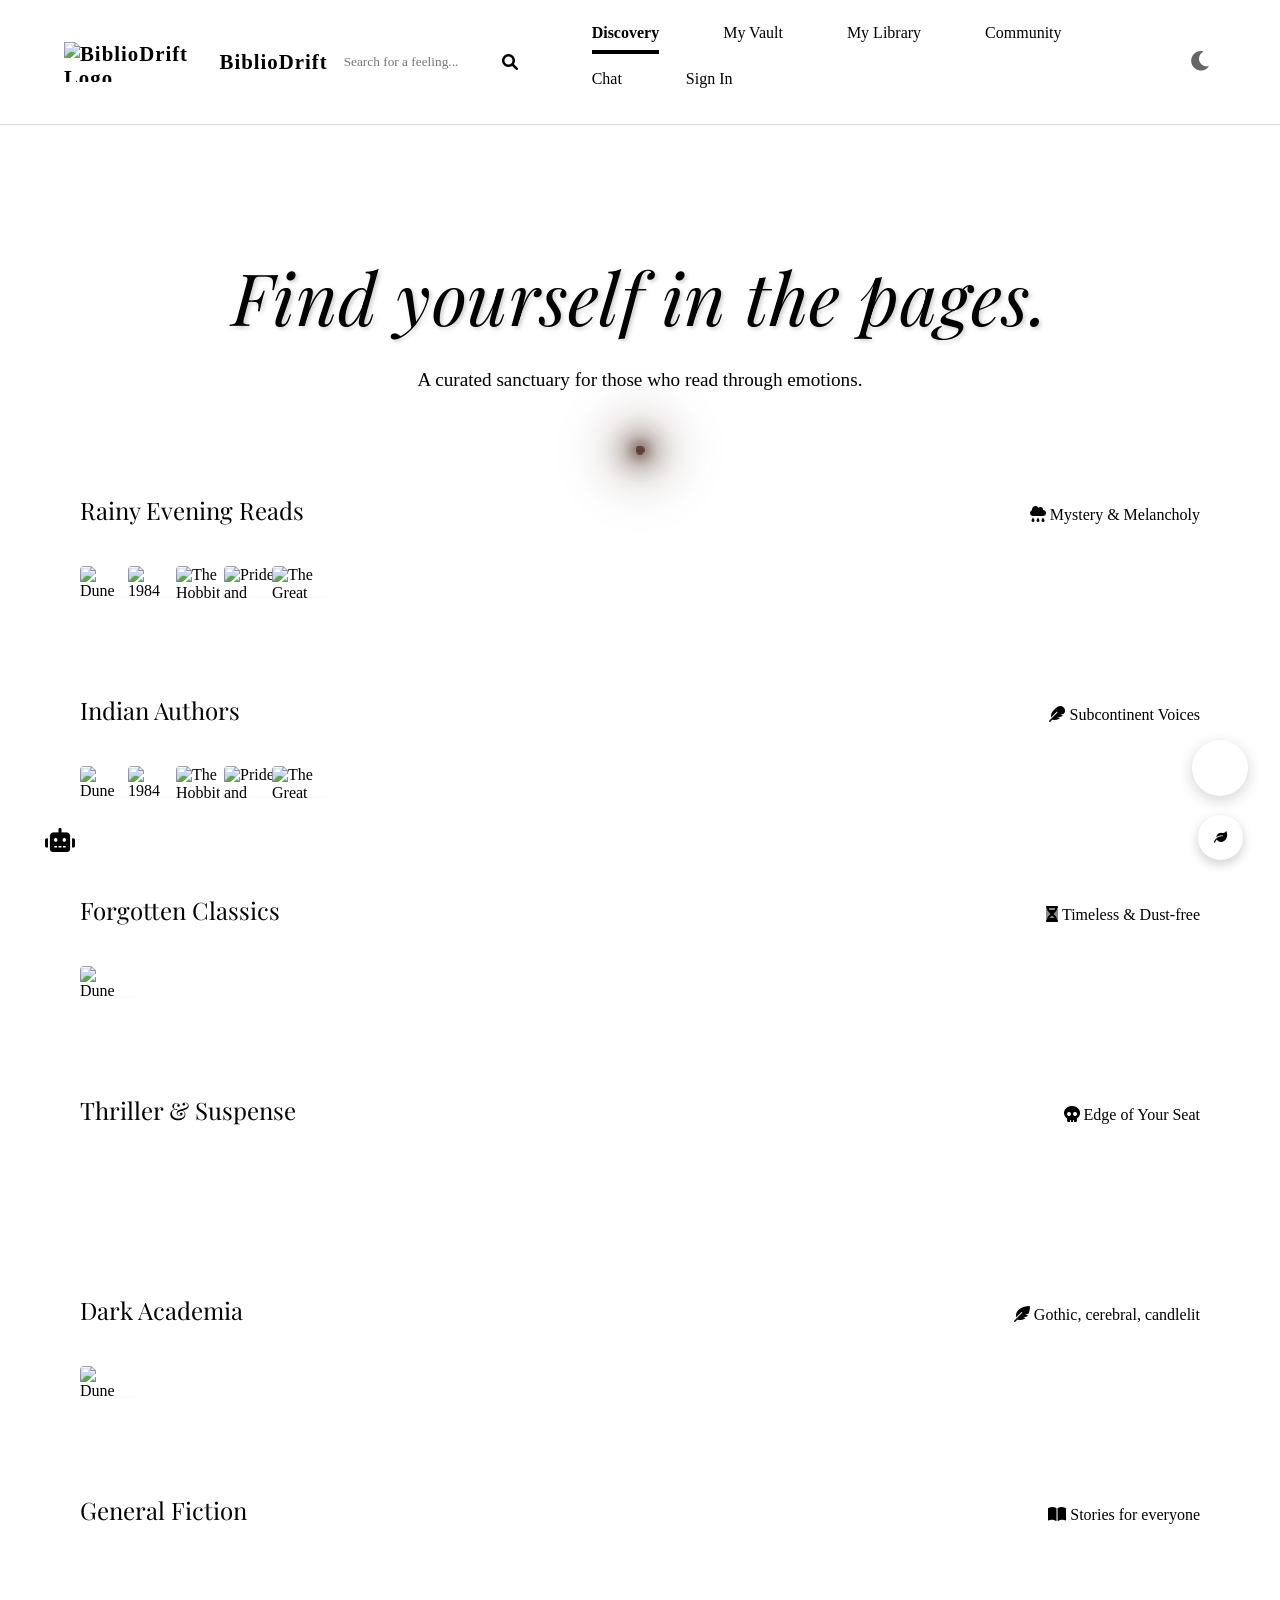
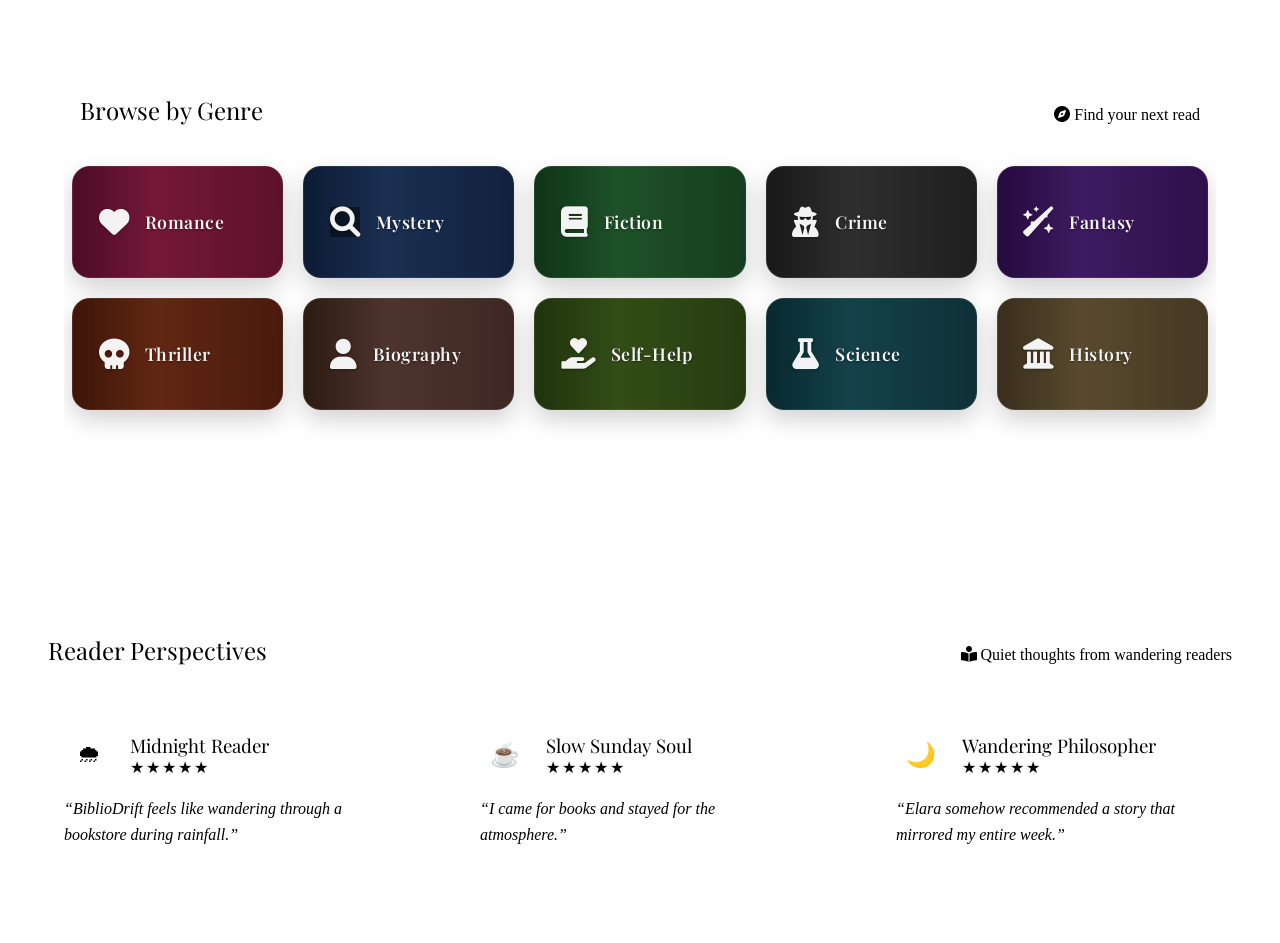
==== commit fc1a2fbd: "refactor: move book card inline styles to CSS classes" ====
--- a/frontend/pages/index.html
+++ b/frontend/pages/index.html
@@ -56,9 +56,17 @@
   <!-- <script src="../js/app.js"></script> -->
   <script src="../js/library-3d.js"></script>
   <meta name="viewport" content="width=device-width, initial-scale=1.0" />
-  <!-- Added SEO meta description to improve search engine discoverability and click-through rates -->
+  <!-- SEO & Open Graph meta tags -->
   <meta name="description"
-    content="BiblioDrift — Discover books by mood, track your reading journey, and get AI-powered recommendations." />
+    content="BiblioDrift — Your mood-based book discovery app. Find your next read by how you feel, track your journey, and get AI-powered recommendations." />
+  <meta property="og:type" content="website" />
+  <meta property="og:url" content="https://bibliodrift-dm.netlify.app/" />
+  <meta property="og:title" content="BiblioDrift | Find yourself in the pages" />
+  <meta property="og:description"
+    content="BiblioDrift — Your mood-based book discovery app. Find your next read by how you feel, track your journey, and get AI-powered recommendations." />
+  <meta property="og:image" content="https://bibliodrift-dm.netlify.app/assets/images/og-banner.png" />
+  <meta property="og:image:width" content="1200" />
+  <meta property="og:image:height" content="630" />
   <title>BiblioDrift | Find yourself in the pages</title>
   <link rel="stylesheet" href="../css/style.css" />
   <link rel="stylesheet" href="../css/keyboard-shortcuts.css" />
@@ -111,6 +119,10 @@
           <span class="tooltip-text"><i class="fa-solid fa-book"></i> My Library</span>
         </div>
         <div class="tooltip">
+           <a href="community-stories.html">Community</a>
+           <span class="tooltip-text"><i class="fa-solid fa-pen-nib"></i> Community Stories</span>
+        </div>
+        <div class="tooltip">
           <a href="chat.html">Chat</a>
           <span class="tooltip-text"><i class="fa-solid fa-comments"></i> Chat</span>
         </div>
@@ -174,6 +186,20 @@
       </div>
       <div class="curated-row" id="row-classics"></div>
     </section>
+
+    <section class="curated-section">
+      <div class="section-header">
+        <h2>Thriller & Suspense</h2>
+        <span><i class="fa-solid fa-skull"></i> Edge of Your Seat</span>
+      </div>
+    <div class="curated-row" id="row-thriller"></div>
+    </section>
+
+      
+    
+     
+      
+    
 
     <section class="curated-section">
       <div class="section-header">
@@ -263,7 +289,66 @@
       </div>
     </dialog>
   </main>
-
+<section class="reader-perspectives">
+
+  <div class="section-header">
+    <h2>Reader Perspectives</h2>
+    <span>
+      <i class="fa-solid fa-book-open-reader"></i>
+      Quiet thoughts from wandering readers
+    </span>
+  </div>
+
+  <div class="perspective-grid">
+
+    <div class="perspective-card">
+      <div class="perspective-user">
+        <div class="avatar-circle">🌧</div>
+
+        <div>
+          <h3>Midnight Reader</h3>
+          <p class="stars">★★★★★</p>
+        </div>
+      </div>
+
+      <p class="perspective-text">
+        “BiblioDrift feels like wandering through a bookstore during rainfall.”
+      </p>
+    </div>
+
+    <div class="perspective-card">
+      <div class="perspective-user">
+        <div class="avatar-circle">☕</div>
+
+        <div>
+          <h3>Slow Sunday Soul</h3>
+          <p class="stars">★★★★★</p>
+        </div>
+      </div>
+
+      <p class="perspective-text">
+        “I came for books and stayed for the atmosphere.”
+      </p>
+    </div>
+
+    <div class="perspective-card">
+      <div class="perspective-user">
+        <div class="avatar-circle">🌙</div>
+
+        <div>
+          <h3>Wandering Philosopher</h3>
+          <p class="stars">★★★★★</p>
+        </div>
+      </div>
+
+      <p class="perspective-text">
+        “Elara somehow recommended a story that mirrored my entire week.”
+      </p>
+    </div>
+
+  </div>
+
+</section>
 
   <!--The footer is being called usingt footer.js.-->
   <script src="../js/config.js"></script>
@@ -288,8 +373,10 @@
     <button id="ambientToggle" title="Ambient Sanctuary" aria-expanded="false" aria-controls="ambientPanel">
       <i class="fa-solid fa-leaf"></i>
     </button>
+    
     <div id="ambientPanel" class="ambient-panel">
       <h3 style="color: var(--text-main) !important;">Ambient Sanctuary</h3>
+      
       <div class="ambient-option">
         <span style="color: var(--text-main) !important;"><i class="fa-solid fa-cloud-rain"></i> Rainy Evening</span>
         <label class="switch">
@@ -297,6 +384,7 @@
           <span class="slider"></span>
         </label>
       </div>
+      
       <div class="ambient-option">
         <span style="color: var(--text-main) !important;"><i class="fa-solid fa-fire"></i> Cozy Fireplace</span>
         <label class="switch">
@@ -304,6 +392,47 @@
           <span class="slider"></span>
         </label>
       </div>
+
+      <div class="ambient-option">
+        <span style="color: var(--text-main) !important;"><i class="fa-solid fa-rocket"></i> Space Drift</span>
+        <label class="switch">
+          <input type="checkbox" id="spaceToggle">
+          <span class="slider"></span>
+        </label>
+      </div>
+
+      <div class="ambient-option">
+        <span style="color: var(--text-main) !important;"><i class="fa-solid fa-train"></i> Night Train</span>
+        <label class="switch">
+          <input type="checkbox" id="trainToggle">
+          <span class="slider"></span>
+        </label>
+      </div>
+
+      <div class="ambient-option">
+        <span style="color: var(--text-main) !important;"><i class="fa-solid fa-tree"></i> Forest Cabin</span>
+        <label class="switch">
+          <input type="checkbox" id="forestToggle">
+          <span class="slider"></span>
+        </label>
+      </div>
+
+      <div class="ambient-option">
+        <span style="color: var(--text-main) !important;"><i class="fa-solid fa-wand-sparkles"></i> Magic Realm</span>
+        <label class="switch">
+          <input type="checkbox" id="magicToggle">
+          <span class="slider"></span>
+        </label>
+      </div>
+
+      <div class="ambient-option">
+        <span style="color: var(--text-main) !important;"><i class="fa-solid fa-torii-gate"></i> Wisteria Night</span>
+        <label class="switch">
+          <input type="checkbox" id="animeToggle">
+          <span class="slider"></span>
+        </label>
+      </div>
+
       <div class="ambient-option">
         <span style="color: var(--text-main) !important;"><i class="fa-solid fa-water"></i> Calm Ocean Waves</span>
         <label class="switch">
@@ -364,4 +493,4 @@
 
 </body>
 
-</html>+</html>
--- a/frontend/css/style.css
+++ b/frontend/css/style.css
@@ -1,3 +1,4868 @@
+<<<<<<< HEAD
+:root {
+    /* Fix: WCAG AA Contrast Floor - Issue #534 */
+.glass-panel,
+.book-tooltip,
+.book-detail-modal,
+[class*="glass"] {
+    background: rgba(0, 0, 0, 0.45) !important;
+    backdrop-filter: blur(12px);
+    -webkit-backdrop-filter: blur(12px);
+}
+    /* Day Theme (Default) */
+    --bg-color: #f9f7f2;
+    --header-bg: rgba(249, 247, 242, 0.8);
+    --text-main: #2c2420;
+    --text-muted: #6b5e55;
+    --accent-gold: #d4af37;
+    --wood-dark: #5d4037;
+    --wood-light: #8d6e63;
+    --glass-bg: rgba(255, 255, 255, 0.1);
+    --glass-border: rgba(255, 255, 255, 0.2);
+    --shadow-soft: 0 10px 30px rgba(0, 0, 0, 0.05);
+    --input-bg: rgba(255, 255, 255, 0.5);
+    --input-border: rgba(0, 0, 0, 0.1);
+    --book-bg: #fff;
+    --paper-color: #fffdf9;
+
+    /* Vibe Colors */
+    --vibe-mystery: #78909c;
+    --vibe-romance: #ef9a9a;
+    --vibe-classic: #a1887f;
+
+    /* Dimensions */
+    --book-width: 160px;
+    --book-height: 240px;
+    --book-thick: 40px;
+}
+
+[data-theme="night"] {
+    /* Night Theme (Dark Wood) */
+    --bg-color: #1e1a18;
+    --header-bg: rgba(30, 26, 24, 0.85);
+    --text-main: #e0d5cb;
+    --text-muted: #a89a8e;
+    --accent-gold: #fccb4e;
+    --wood-dark: #3e2723;
+    --wood-light: #5d4037;
+    --glass-bg: rgba(0, 0, 0, 0.3);
+    --glass-border: rgba(255, 255, 255, 0.05);
+    --shadow-soft: 0 10px 40px rgba(0, 0, 0, 0.4);
+    --input-bg: rgba(0, 0, 0, 0.2);
+    --input-border: rgba(255, 255, 255, 0.1);
+    --book-bg: #2c2420;
+    --paper-color: #e0d5cb;
+}
+
+* {
+    box-sizing: border-box;
+    margin: 0;
+    padding: 0;
+}
+
+html {
+    scroll-behavior: smooth;
+    transition: background-color 0.4s ease, color 0.4s ease;
+}
+
+body {
+    background-color: var(--bg-color);
+    color: var(--text-main);
+    font-family: "Georgia", serif;
+    /* Classic serif for books */
+    overflow-x: hidden;
+    min-height: 100vh;
+    transition: background-color 0.4s ease, color 0.4s ease, border-color 0.4s ease, box-shadow 0.4s ease;
+}
+
+/* Explicit night-mode overrides — bulletproof fallback */
+[data-theme="night"] body,
+html[data-theme="night"],
+html[data-theme="night"] body {
+    background-color: #1e1a18 !important;
+    color: #fff5f5 !important;
+}
+
+[data-theme="night"] header {
+    background: rgba(30, 26, 24, 0.85) !important;
+}
+
+[data-theme="night"] .search-input,
+[data-theme="night"] input {
+    background: rgba(0, 0, 0, 0.2) !important;
+    color: #e0d5cb !important;
+    border-color: rgba(255, 255, 255, 0.1) !important;
+}
+
+
+/* Global Wooden Scrollbar Styling */
+::-webkit-scrollbar {
+    width: 12px;
+}
+
+::-webkit-scrollbar-track {
+    background: var(--bg-color);
+}
+
+::-webkit-scrollbar-thumb {
+    background: linear-gradient(180deg, var(--wood-dark), var(--wood-light));
+    border-radius: 6px;
+    border: 2px solid var(--bg-color);
+}
+
+::-webkit-scrollbar-thumb:hover {
+    background: linear-gradient(180deg, var(--wood-light), var(--wood-dark));
+    box-shadow: inset 0 0 6px rgba(0, 0, 0, 0.3);
+}
+
+h1,
+h2,
+h3 {
+    font-weight: normal;
+    font-family: "Playfair Display", serif;
+    /* Elegant headings */
+}
+
+/* --- Layout --- */
+header {
+    padding: 2rem 4rem;
+    display: flex;
+    justify-content: space-between;
+    align-items: center;
+    position: sticky;
+    top: 0;
+    z-index: 100;
+    background: var(--header-bg);
+    backdrop-filter: blur(10px);
+    transition: background-color 0.4s ease, color 0.4s ease, backdrop-filter 0.4s ease;
+}
+
+.header-controls {
+    display: flex;
+    align-items: center;
+    gap: 2rem;
+}
+
+.search-bar {
+    position: relative;
+    display: flex;
+    align-items: center;
+}
+
+.search-input {
+    background: var(--input-bg);
+    border: 1px solid var(--input-border);
+    padding: 0.5rem 1rem;
+    border-radius: 20px;
+    font-family: "Georgia", serif;
+    width: 200px;
+    transition: all 0.4s ease;
+    outline: none;
+    color: var(--text-main);
+}
+
+.search-input:focus {
+    background: var(--book-bg);
+    width: 300px;
+    box-shadow: var(--shadow-soft);
+}
+
+.search-icon {
+    position: absolute;
+    right: 10px;
+    color: var(--text-muted);
+    cursor: pointer;
+    transition: color 0.3s ease;
+}
+
+.search-icon:hover {
+    color: var(--text-main);
+}
+
+.logo {
+    font-size: 1.5rem;
+    letter-spacing: 1px;
+    color: var(--text-main);
+    text-decoration: none;
+    display: flex;
+    align-items: center;
+    gap: 0.5rem;
+}
+
+.nav-links a {
+    text-decoration: none;
+    color: var(--text-muted);
+    margin-left: 2rem;
+    transition: color 0.3s ease;
+}
+
+.nav-links a:hover,
+.nav-links a.active {
+    color: var(--text-main);
+}
+
+/* === ANIMATED HOVER TOOLTIPS FOR NAVIGATION (NEW) === */
+.tooltip {
+    position: relative;
+    display: inline-block;
+}
+
+.tooltip-text {
+    position: absolute;
+    left: 50%;
+    bottom: calc(100% + 8px);
+    transform: translateX(-50%) scale(0.95) translateY(6px);
+    padding: 10px 14px;
+    background: #fffaf3;
+    color: #2b2b2b;
+    font-size: 13px;
+    font-weight: 500;
+    white-space: nowrap;
+    border-radius: 10px;
+    box-shadow: 0 8px 20px rgba(0, 0, 0, 0.15);
+    border: 1px solid rgba(0, 0, 0, 0.08);
+    opacity: 0;
+    visibility: hidden;
+    pointer-events: none;
+    transition: all 0.25s ease;
+    z-index: 9999;
+}
+
+.tooltip-text::after {
+    content: "";
+    position: absolute;
+    top: 100%;
+    left: 50%;
+    transform: translateX(-50%) rotate(45deg);
+    width: 12px;
+    height: 12px;
+    background: #fffaf3;
+    border-left: 1px solid rgba(0, 0, 0, 0.08);
+    border-bottom: 1px solid rgba(0, 0, 0, 0.08);
+}
+
+.tooltip:hover .tooltip-text {
+    opacity: 1;
+    visibility: visible;
+    transform: translateX(-40%) scale(1) translateY(0);
+}
+
+.tooltip-text i {
+    margin-right: 5px;
+    color: var(--accent-gold);
+}
+
+main {
+    padding: 2rem 4rem;
+    max-width: 1400px;
+    margin: 0 auto;
+    width: 100%;
+    overflow-x: hidden;
+}
+
+/* --- Hero --- */
+.hero {
+    text-align: center;
+    padding: 6rem 1rem;
+    animation: heroFade 1s ease-out;
+}
+
+@keyframes heroFade {
+    from {
+        opacity: 0;
+        transform: translateY(15px);
+    }
+
+    to {
+        opacity: 1;
+        transform: translateY(0);
+    }
+}
+
+
+.hero h1 {
+    font-size: clamp(2.5rem, 8vw, 4.5rem);
+    margin-bottom: 1.5rem;
+    font-style: italic;
+    line-height: 1.2;
+    letter-spacing: 0.5px;
+    text-shadow: 2px 2px 4px rgba(0, 0, 0, 0.2);
+}
+
+.hero p {
+    color: var(--text-muted);
+    font-size: 1.2rem;
+    line-height: 1.8;
+    max-width: 55ch;
+    margin: 0 auto;
+}
+
+/* --- Curated Tables (Horizontal Scroll) --- */
+.curated-section {
+    margin-bottom: 6rem;
+    width: 100%;
+    overflow-x: hidden;
+}
+
+.section-header {
+    margin-: 0 1rem 0.5rem 1rem;
+    display: flex;
+    justify-content: space-between;
+    align-items: baseline;
+    flex-wrap: wrap;
+    gap: 1rem
+    justify-content: space-between;
+    align-items: baseline;
+}
+
+.curated-row {
+    display: flex;
+    gap: 3rem;
+    padding: 2rem 1rem;
+    overflow-x: auto;
+    overflow-y: hidden;
+    /* Allow horizontal scrolling on mobile */
+    perspective: 1000px;
+    -webkit-overflow-scrolling: touch;
+    scroll-behavior: smooth;
+    flex-wrap: nowrap;
+}
+
+/* --- 3D Book Component --- */
+.book-scene {
+    width: var(--book-width);
+    height: var(--book-height);
+    perspective: 1000px;
+    cursor: pointer;
+    flex-shrink: 0;
+    min-width: var(--book-width);
+}
+
+.book {
+    width: 100%;
+    height: 100%;
+    position: relative;
+    transform-style: preserve-3d;
+    /* Bouncy cozy feel */
+    transform-origin: center center -20px;
+    /* Pivot inside the book */
+    animation: floatIn 0.8s ease-out backwards;
+}
+
+@keyframes floatIn {
+    from {
+        opacity: 0;
+        transform: translateY(50px) scale(0.9);
+    }
+
+    to {
+        opacity: 1;
+        transform: translateY(0) scale(1);
+    }
+}
+
+.book.flipped {
+    transform: rotateY(180deg) scale(1.2) translateZ(50px);
+    /* Expand and bring closer */
+    z-index: 100;
+}
+
+/* Book Faces */
+.book__face {
+    position: absolute;
+    width: 100%;
+    height: 100%;
+    backface-visibility: hidden;
+    /* Hide back when front is clear */
+    border-radius: 4px 8px 8px 4px;
+    box-shadow: 5px 5px 15px rgba(0, 0, 0, 0.15);
+}
+
+.book__face--front {
+    background: var(--book-bg);
+    transform: rotateY(0deg);
+    z-index: 2;
+}
+
+.book__face--front img {
+    width: 100%;
+    height: 100%;
+    object-fit: cover;
+    border-radius: 4px 8px 8px 4px;
+}
+
+.book__face--back {
+    transform: rotateY(180deg);
+    background: var(--paper-color);
+    /* Paper color */
+    padding: 1.5rem;
+    display: flex;
+    flex-direction: column;
+    justify-content: space-between;
+    border: 1px solid var(--glass-border);
+    z-index: 1;
+    color: #2c2420;
+    /* Keep text dark for paper feel even in night mode */
+}
+
+/* The Spine */
+.book__face--spine {
+    position: absolute;
+    width: var(--book-thick);
+    height: 100%;
+    left: 0;
+    top: 0;
+    transform: rotateY(-90deg) translateZ(calc(var(--book-thick) / 2));
+}
+
+/* Improved 3D Box Model */
+/* Re-defining .book for proper thickness volume */
+.book {
+    transform-origin: center center -20px;
+    /* Pivot inside the book */
+}
+
+.book__face--front {
+    transform: translateZ(20px);
+}
+
+.book__face--back {
+    transform: rotateY(180deg) translateZ(20px);
+}
+
+.book__face--spine {
+    width: 40px;
+    height: 100%;
+    background: #333;
+    /* Default spine color */
+    transform: rotateY(-90deg) translateZ(20px);
+    /* Adjust positioning to be flush left of front face */
+    left: -20px;
+    /* Half thickness */
+}
+
+.book__face--right {
+    /* Pages */
+    width: 40px;
+    height: 100%;
+    background: linear-gradient(to right, #fff, #f0f0f0 20%, #fff 40%);
+    transform: rotateY(90deg) translateZ(140px);
+    /* Width - half thickness */
+    left: auto;
+    right: -20px;
+}
+
+/* Hover Effect: Pull out */
+.book-scene:hover .book:not(.flipped) {
+    transform: translateZ(30px) translateY(-10px) rotateY(-10deg);
+}
+
+/* Glassmorphism Overlay (Quick view) */
+.glass-overlay {
+    position: absolute;
+    bottom: 10px;
+    left: 10px;
+    right: 10px;
+    background: rgba(255, 255, 255, 0.7);
+    backdrop-filter: blur(8px);
+    padding: 0.5rem;
+    border-radius: 6px;
+    opacity: 0;
+    transform: translateY(10px);
+    transition: all 0.3s ease;
+    pointer-events: none;
+    /* Let clicks pass to book */
+}
+
+.book-scene:hover .glass-overlay {
+    opacity: 1;
+    transform: translateY(0);
+}
+
+/* Back of book content */
+.handwritten-note {
+    font-family: "Courier New", Courier, monospace;
+    /* Placeholder for handwriting font */
+    color: var(--text-muted);
+    font-size: 0.9rem;
+    line-height: 1.4;
+    background: #fffdc2;
+    padding: 10px;
+    transform: rotate(-2deg);
+    box-shadow: 2px 2px 5px rgba(0, 0, 0, 0.1);
+    margin-bottom: 1rem;
+}
+
+/* Read details Button */
+.read-details-btn {
+    background-color: #3e2723; 
+    color: #fffdf9;
+    border: 1px solid var(--accent-gold);
+    padding: 6px 16px; 
+    border-radius: 6px;
+    font-family: 'Playfair Display', 'Georgia', serif;
+    font-size: 0.82rem;
+    cursor: pointer;
+    display: flex;
+    align-items: center;
+    justify-content: center;
+    gap: 6px; 
+    margin: 8px auto 14px auto;
+    width: 96%; 
+    box-shadow: 0 3px 6px rgba(0, 0, 0, 0.15);
+    transition: background-color 0.2s ease-in-out;
+    white-space: nowrap; 
+}
+
+.read-details-btn:hover {
+    background-color: #5d4037;
+}
+
+.book__face--back .book-actions {
+    justify-content: space-around;
+    padding: 0 10px;
+    width: 100%;
+    margin-bottom: -6px;
+}
+
+.book-actions {
+    display: flex;
+    gap: 0.35rem;
+    justify-content: center;
+    align-items: center;
+    width: 100%;
+}
+
+.btn-icon {
+    border: none;
+    background: none;
+    cursor: pointer;
+    font-size: 1rem;
+    padding: 0.15rem 0.25rem;
+    opacity: 0.6;
+    transition: opacity 0.2s, transform 0.12s;
+}
+
+.btn-icon:hover {
+    opacity: 1;
+    transform: scale(1.08);
+}
+
+/* --- Virtual Shelves --- */
+.shelves-container {
+    width: 100%;
+    overflow-x: hidden;
+    display: flex;
+    flex-direction: column;
+    gap: 4rem;
+    padding: 2rem 0;
+}
+
+.shelf-row {
+    position: relative;
+    padding: 0 2rem 1.5rem 2rem;
+    /* Realistic Wood Texture Gradient */
+    background:
+        repeating-linear-gradient(90deg,
+            transparent 0,
+            transparent 4px,
+            rgba(0, 0, 0, 0.02) 5px,
+            transparent 10px),
+        linear-gradient(to bottom, #5d4037 0%, #3e2723 100%);
+    border-bottom: 25px solid #281a15;
+    /* Thicker front lip */
+    border-radius: 4px;
+    box-shadow:
+        0 20px 20px -10px rgba(0, 0, 0, 0.3),
+        inset 0 2px 20px rgba(0, 0, 0, 0.2);
+    display: flex;
+    align-items: flex-end;
+    gap: 1.5rem;
+    /* More spacing for expanded books */
+    min-height: 280px;
+    flex-wrap: nowrap;
+    overflow-x: auto;
+    -webkit-overflow-scrolling: touch;
+}
+
+.shelf-row::after {
+    /* Depth shadow on wall behind books */
+    content: "";
+    position: absolute;
+    bottom: 25px;
+    /* Above bottom lip */
+    left: 0;
+    right: 0;
+    height: 100%;
+    z-index: -1;
+    background: linear-gradient(to bottom,
+            rgba(0, 0, 0, 0.1),
+            rgba(0, 0, 0, 0.4));
+    pointer-events: none;
+}
+
+.shelf-label {
+    position: absolute;
+    top: -20px;
+    left: 0;
+    font-size: 1.2rem;
+    color: var(--wood-light);
+    font-style: italic;
+}
+
+/* --- Mood Analysis Styles --- */
+
+/* Mood Tags on Book Covers */
+.mood-tags {
+    position: absolute;
+    top: 5px;
+    left: 5px;
+    display: flex;
+    flex-direction: column;
+    gap: 2px;
+}
+
+.mood-tag {
+    background: rgba(0, 0, 0, 0.7);
+    color: white;
+    padding: 2px 6px;
+    border-radius: 10px;
+    font-size: 0.7rem;
+    font-weight: bold;
+    text-transform: capitalize;
+}
+
+/* Mood-specific colors */
+.mood-cozy {
+    background: #8d6e63 !important;
+}
+
+.mood-dark {
+    background: #424242 !important;
+}
+
+.mood-mysterious {
+    background: #5e35b1 !important;
+}
+
+.mood-romantic {
+    background: #e91e63 !important;
+}
+
+.mood-adventurous {
+    background: #ff5722 !important;
+}
+
+.mood-melancholy {
+    background: #607d8b !important;
+}
+
+.mood-uplifting {
+    background: #4caf50 !important;
+}
+
+.mood-intense {
+    background: #f44336 !important;
+}
+
+.mood-whimsical {
+    background: #9c27b0 !important;
+}
+
+.mood-thought-provoking {
+    background: #795548 !important;
+}
+
+/* Glass overlay mood tags */
+.glass-mood-tags {
+    margin-top: 0.5rem;
+    display: flex;
+    gap: 0.25rem;
+    flex-wrap: wrap;
+}
+
+.glass-mood-tag {
+    background: rgba(255, 255, 255, 0.3);
+    padding: 1px 4px;
+    border-radius: 8px;
+    font-size: 0.6rem;
+    text-transform: capitalize;
+}
+
+/* Back of book mood analysis */
+.mood-analysis {
+    margin-top: 1rem;
+    padding-top: 0.5rem;
+    border-top: 1px solid rgba(0, 0, 0, 0.1);
+}
+
+.mood-tags-back {
+    display: flex;
+    gap: 0.25rem;
+    flex-wrap: wrap;
+    margin-top: 0.25rem;
+}
+
+.mood-tag-small {
+    background: var(--accent-gold);
+    color: white;
+    padding: 1px 4px;
+    border-radius: 6px;
+    font-size: 0.6rem;
+    text-transform: capitalize;
+}
+
+/* Mood Analysis Modal */
+.mood-modal {
+    position: fixed;
+    top: 0;
+    left: 0;
+    width: 100%;
+    height: 100%;
+    background: rgba(0, 0, 0, 0.7);
+    display: flex;
+    justify-content: center;
+    align-items: center;
+    z-index: 1000;
+    backdrop-filter: blur(5px);
+}
+
+.mood-modal-content {
+    background: var(--book-bg);
+    border-radius: 12px;
+    max-width: 500px;
+    width: 90%;
+    max-height: 80vh;
+    overflow-y: auto;
+    box-shadow: var(--shadow-soft);
+    border: 1px solid var(--glass-border);
+    display: flex;
+    flex-direction: column;
+}
+
+.mood-modal-header {
+    padding: 1.5rem;
+    border-bottom: 1px solid var(--glass-border);
+    display: flex;
+    justify-content: space-between;
+    align-items: center;
+}
+
+.mood-modal-header h3 {
+    margin: 0;
+    color: var(--text-main);
+}
+
+.close-modal {
+    background: none;
+    border: none;
+    font-size: 1.5rem;
+    cursor: pointer;
+    color: var(--text-muted);
+    padding: 0;
+    width: 30px;
+    height: 30px;
+    display: flex;
+    align-items: center;
+    justify-content: center;
+}
+
+.close-modal:hover {
+    color: var(--text-main);
+}
+
+.mood-modal-body {
+    padding: 1.5rem;
+}
+
+.mood-section {
+    margin-bottom: 1.5rem;
+}
+
+.mood-section h4 {
+    margin: 0 0 0.5rem 0;
+    color: var(--text-main);
+    font-size: 1rem;
+}
+
+/* Sentiment Bar */
+.sentiment-bar {
+    width: 100%;
+    height: 8px;
+    background: #e0e0e0;
+    border-radius: 4px;
+    overflow: hidden;
+    margin: 0.5rem 0;
+}
+
+.sentiment-fill {
+    height: 100%;
+    background: linear-gradient(to right, #f44336, #ff9800, #4caf50);
+    transition: width 0.3s ease;
+}
+
+/* Large mood tags in modal */
+.mood-tags-large {
+    display: flex;
+    gap: 0.5rem;
+    flex-wrap: wrap;
+}
+
+.mood-tag-large {
+    padding: 0.5rem 1rem;
+    border-radius: 20px;
+    font-size: 0.9rem;
+    font-weight: bold;
+    color: white;
+    text-transform: capitalize;
+}
+
+/* Vibe quote styling */
+.vibe-quote {
+    background: var(--paper-color);
+    padding: 1rem;
+    border-radius: 8px;
+    font-style: italic;
+    color: #2c2420;
+    border-left: 4px solid var(--accent-gold);
+    margin: 0.5rem 0;
+}
+
+/* Mood button in book actions */
+.mood-btn {
+    color: var(--accent-gold) !important;
+}
+
+.mood-btn:hover {
+    color: var(--wood-dark) !important;
+    transform: scale(1.1);
+}
+
+/* Responsive mood modal */
+@media (max-width: 768px) {
+    .mood-modal-content {
+        width: 95%;
+        margin: 1rem;
+    }
+
+    .mood-tags-large {
+        flex-direction: column;
+    }
+
+    .mood-tag-large {
+        text-align: center;
+    }
+}
+
+/* Utilities */
+.hidden {
+    display: none !important;
+}
+
+/* --- Constellation View --- */
+.constellation-container {
+    width: 100%;
+    min-height: 600px;
+    margin-top: 2rem;
+    position: relative;
+    border-radius: 12px;
+    overflow: hidden;
+    animation: fadeIn 0.5s ease;
+}
+
+.view-toggles button {
+    cursor: pointer;
+    transition: all 0.3s ease;
+}
+
+.view-toggles .active-view {
+    box-shadow: 0 4px 15px rgba(0, 0, 0, 0.2);
+    transform: scale(1.05);
+}
+
+.fade-in {
+    animation: fadeIn 1s ease;
+}
+
+@keyframes fadeIn {
+    from {
+        opacity: 0;
+        transform: translateY(10px);
+    }
+
+    to {
+        opacity: 1;
+        transform: translateY(0);
+    }
+}
+
+/* Theme Toggle Button Enhancement */
+#themeToggle {
+    font-size: 1.4rem;
+    color: var(--text-main);
+    cursor: pointer;
+    transition:
+        transform 0.3s ease,
+        color 0.3s ease;
+}
+
+#themeToggle:hover {
+    transform: rotate(15deg) scale(1.1);
+    color: var(--accent-gold);
+}
+
+
+.footer {
+    min-height: 120px;
+    width: 100%;
+    background-color: #222;
+    display: flex;
+    flex-direction: column;
+    justify-content: center;
+    align-items: center;
+    gap: 1.2rem;
+    padding: 2rem 0;
+    margin-top: 4rem;
+}
+
+.social_icons {
+    display: flex;
+    gap: 2rem;
+    z-index: 999;
+}
+
+.social_icons a {
+    color: var(--accent-gold);
+    font-size: 2rem;
+    transition:
+        transform 0.3s ease,
+        color 0.3s ease;
+    text-decoration: none;
+}
+
+.social_icons a:hover {
+    color: white;
+    transform: translateY(-5px);
+}
+
+.reading-progress {
+    margin-top: 0.75rem;
+    opacity: 0.85;
+}
+
+.progress-slider {
+    width: 100%;
+    accent-color: var(--accent-gold);
+}
+
+.reading-progress small {
+    font-size: 0.7rem;
+    opacity: 0.7;
+}
+
+/* --- Glass Modal --- */
+.glass-modal {
+    margin: auto;
+    width: 90%;
+    max-width: 900px;
+    background: transparent;
+    border: none;
+    padding: 0;
+    overflow: visible;
+    max-height: 95vh;
+}
+
+.glass-modal::backdrop {
+    background: rgba(0, 0, 0, 0.4);
+    backdrop-filter: blur(5px);
+}
+
+.modal-content {
+    background: rgba(255, 255, 255, 0.65);
+    backdrop-filter: blur(20px);
+    -webkit-backdrop-filter: blur(20px);
+    border: 1px solid var(--glass-border);
+    border-radius: 20px;
+    box-shadow: 0 25px 50px -12px rgba(0, 0, 0, 0.25);
+    padding: 2.5rem;
+    position: relative;
+    overflow: hidden;
+    overflow-y: auto;
+    animation: modalIn 0.4s cubic-bezier(0.175, 0.885, 0.32, 1.275);
+    max-height: 90vh;
+}
+
+[data-theme="night"] .modal-content {
+    background: rgba(30, 26, 24, 0.8);
+    border: 1px solid rgba(255, 255, 255, 0.1);
+}
+
+@keyframes modalIn {
+    from {
+        opacity: 0;
+        transform: scale(0.9) translateY(20px);
+    }
+
+    to {
+        opacity: 1;
+        transform: scale(1) translateY(0);
+    }
+}
+
+.close-modal-btn {
+    position: absolute;
+    top: 1.5rem;
+    right: 1.5rem;
+    background: var(--glass-bg);
+    border: none;
+    width: 2.5rem;
+    height: 2.5rem;
+    border-radius: 50%;
+    cursor: pointer;
+    font-size: 1.2rem;
+    color: var(--text-muted);
+    transition: all 0.2s;
+    display: flex;
+    justify-content: center;
+    align-items: center;
+    z-index: 10;
+}
+
+.close-modal-btn:hover {
+    background: var(--accent-gold);
+    color: #fff;
+    transform: rotate(90deg);
+}
+
+.modal-body {
+    display: grid;
+    grid-template-columns: 300px 1fr;
+    gap: 3rem;
+}
+
+.modal-media {
+    display: flex;
+    justify-content: center;
+    align-items: center;
+}
+
+.modal-media img {
+    width: 100%;
+    height: auto;
+    border-radius: 12px;
+    box-shadow: 10px 10px 30px rgba(0, 0, 0, 0.2);
+    transform: rotate(-3deg);
+    transition: transform 0.3s;
+}
+
+.modal-media img:hover {
+    transform: rotate(0) scale(1.02);
+}
+
+.modal-info {
+    display: flex;
+    flex-direction: column;
+    gap: 1.5rem;
+}
+
+.modal-info h2 {
+    font-size: 2.5rem;
+    line-height: 1.2;
+    margin-bottom: 0;
+}
+
+.modal-subtitle {
+    font-size: 1.2rem;
+    color: var(--text-muted);
+    font-style: italic;
+    margin-top: -1rem;
+}
+
+/* AI Insight Box */
+.ai-insight-box {
+    background: #fdfaf5;
+    border: 1px solid rgba(212, 175, 55, 0.2);
+    border-left: 4px solid var(--accent-gold);
+    padding: 1.2rem 1.5rem;
+    border-radius: 12px;
+    margin-top: 1.5rem;
+    box-shadow: 0 2px 8px rgba(0,0,0,0.03);
+}
+
+#modal-ai-note {
+    font-family: "Georgia", serif;
+    font-style: italic;
+    color: #4a3f35 !important; /* Dark brown for high contrast */
+    line-height: 1.6;
+    font-size: 1.05rem;
+    display: block;
+}
+
+[data-theme="night"] .ai-insight-box {
+    background: linear-gradient(135deg,
+            rgba(255, 255, 255, 0.05),
+            rgba(0, 0, 0, 0.2));
+}
+
+.ai-insight-box::before {
+    content: "";
+    position: absolute;
+    top: 0;
+    left: 0;
+    right: 0;
+    height: 2px;
+    background: linear-gradient(90deg,
+            transparent,
+            var(--accent-gold),
+            transparent);
+    opacity: 0.5;
+}
+
+.ai-header {
+    display: flex;
+    align-items: center;
+    gap: 0.8rem;
+    font-family: "Courier New", monospace;
+    /* Tech feel */
+    font-weight: bold;
+    color: var(--accent-gold);
+    margin-bottom: 1rem;
+    text-transform: uppercase;
+    letter-spacing: 1px;
+    font-size: 0.9rem;
+}
+
+#modal-summary {
+    line-height: 1.6;
+    color: var(--text-main);
+}
+
+.modal-actions {
+    margin-top: auto;
+    display: flex;
+    gap: 1rem;
+}
+
+.btn-primary {
+    background: var(--text-main);
+    color: var(--bg-color);
+    border: none;
+    padding: 1rem 2rem;
+    border-radius: 30px;
+    font-family: "Georgia", serif;
+    font-size: 1.1rem;
+    cursor: pointer;
+    transition: all 0.3s;
+    display: flex;
+    align-items: center;
+    gap: 0.8rem;
+}
+
+.btn-primary:hover {
+    background: var(--accent-gold);
+    color: #fff;
+    transform: translateY(-2px);
+    box-shadow: 0 5px 15px rgba(0, 0, 0, 0.1);
+}
+
+/* Responsive Modal */
+@media (max-width: 768px) {
+    .modal-body {
+        grid-template-columns: 1fr;
+    }
+
+    .modal-media img {
+        max-width: 200px;
+        transform: rotate(0);
+    }
+
+    .modal-content {
+        padding: 1.5rem;
+    }
+
+    .modal-info h2 {
+        font-size: 1.8rem;
+    }
+
+    .ai-insight-box {
+        padding: 1rem 1.2rem;
+    }
+
+    #modal-ai-note {
+        font-size: 0.95rem;
+    }
+
+    .modal-actions {
+        flex-direction: column;
+        width: 100%;
+    }
+
+    .btn-primary,
+    .btn-secondary,
+    .btn-preview {
+        width: 100%;
+    }
+}
+
+/* ===== CHAT INTERFACE STYLES ===== */
+
+.chat-container {
+    max-width: 900px;
+    margin: 0 auto;
+    height: calc(100vh - 80px);
+    display: flex;
+    flex-direction: column;
+    background: var(--glass-bg);
+    backdrop-filter: blur(20px);
+    border: 1px solid var(--glass-border);
+    border-radius: 20px;
+    overflow: hidden;
+    box-shadow: var(--shadow-soft);
+}
+
+.chat-header {
+    padding: 20px 25px;
+    background: var(--glass-bg);
+    border-bottom: 1px solid var(--glass-border);
+    display: flex;
+    justify-content: space-between;
+    align-items: center;
+}
+
+.bookseller-info {
+    display: flex;
+    align-items: center;
+    gap: 15px;
+}
+
+.bookseller-avatar {
+    width: 50px;
+    height: 50px;
+    background: var(--accent-gold);
+    border-radius: 50%;
+    display: flex;
+    align-items: center;
+    justify-content: center;
+    color: var(--wood-dark);
+    font-size: 20px;
+    box-shadow: 0 4px 15px rgba(212, 175, 55, 0.3);
+}
+
+.bookseller-details h2 {
+    font-family: 'Playfair Display', serif;
+    color: var(--text-main);
+    font-size: 1.4rem;
+    margin-bottom: 4px;
+}
+
+.status {
+    display: flex;
+    align-items: center;
+    gap: 8px;
+    color: var(--text-muted);
+    font-size: 0.9rem;
+}
+
+.status-dot {
+    width: 8px;
+    height: 8px;
+    background: #4caf50;
+    border-radius: 50%;
+    animation: pulse 2s infinite;
+}
+
+@keyframes pulse {
+
+    0%,
+    100% {
+        opacity: 1;
+    }
+
+    50% {
+        opacity: 0.5;
+    }
+}
+
+.chat-actions {
+    display: flex;
+    gap: 10px;
+}
+
+.action-btn {
+    width: 40px;
+    height: 40px;
+    background: var(--glass-bg);
+    border: 1px solid var(--glass-border);
+    border-radius: 10px;
+    color: var(--text-muted);
+    cursor: pointer;
+    transition: all 0.3s ease;
+    display: flex;
+    align-items: center;
+    justify-content: center;
+}
+
+.action-btn:hover {
+    background: var(--accent-gold);
+    color: var(--wood-dark);
+    transform: translateY(-2px);
+}
+
+.chat-messages {
+    flex: 1;
+    overflow-y: auto;
+    padding: 20px 25px;
+    display: flex;
+    flex-direction: column;
+    gap: 20px;
+}
+
+.message {
+    display: flex;
+    gap: 12px;
+    max-width: 80%;
+}
+
+.message.user-message {
+    align-self: flex-end;
+    flex-direction: row-reverse;
+}
+
+.message-avatar {
+    width: 35px;
+    height: 35px;
+    border-radius: 50%;
+    display: flex;
+    align-items: center;
+    justify-content: center;
+    font-size: 14px;
+    flex-shrink: 0;
+}
+
+.bookseller-message .message-avatar {
+    background: var(--accent-gold);
+    color: var(--wood-dark);
+}
+
+.user-message .message-avatar {
+    background: var(--wood-light);
+    color: var(--paper-color);
+}
+
+.message-content {
+    flex: 1;
+}
+
+.message-bubble {
+    background: var(--glass-bg);
+    border: 1px solid var(--glass-border);
+    border-radius: 18px;
+    padding: 15px 18px;
+    backdrop-filter: blur(10px);
+    box-shadow: 0 4px 15px rgba(0, 0, 0, 0.1);
+}
+
+.user-message .message-bubble {
+    background: var(--accent-gold);
+    color: var(--wood-dark);
+    border-color: var(--accent-gold);
+}
+
+.message-bubble p {
+    margin-bottom: 8px;
+    line-height: 1.5;
+    color: var(--text-main);
+}
+
+.user-message .message-bubble p {
+    color: var(--wood-dark);
+}
+
+.message-bubble p:last-child {
+    margin-bottom: 0;
+}
+
+.message-time {
+    font-size: 0.75rem;
+    color: var(--text-muted);
+    margin-top: 5px;
+    text-align: left;
+}
+
+.user-message .message-time {
+    text-align: right;
+}
+
+.quick-suggestions {
+    padding: 15px 25px;
+    border-top: 1px solid var(--glass-border);
+    background: var(--glass-bg);
+}
+
+.suggestions-header {
+    font-size: 0.9rem;
+    color: var(--text-muted);
+    margin-bottom: 12px;
+}
+
+.suggestions-list {
+    display: flex;
+    gap: 10px;
+    flex-wrap: wrap;
+}
+
+.suggestion-btn {
+    background: var(--glass-bg);
+    border: 1px solid var(--glass-border);
+    border-radius: 20px;
+    padding: 8px 15px;
+    color: var(--text-main);
+    cursor: pointer;
+    transition: all 0.3s ease;
+    font-size: 0.85rem;
+    display: flex;
+    align-items: center;
+    gap: 6px;
+    backdrop-filter: blur(10px);
+}
+
+.suggestion-btn:hover {
+    background: var(--accent-gold);
+    color: var(--wood-dark);
+    transform: translateY(-2px);
+    box-shadow: 0 4px 15px rgba(212, 175, 55, 0.3);
+}
+
+.chat-input-container {
+    padding: 20px 25px;
+    border-top: 1px solid var(--glass-border);
+    background: var(--glass-bg);
+}
+
+.chat-input-wrapper {
+    display: flex;
+    gap: 12px;
+    align-items: flex-end;
+    background: var(--input-bg);
+    border: 1px solid var(--input-border);
+    border-radius: 20px;
+    padding: 12px 15px;
+    backdrop-filter: blur(10px);
+}
+
+#chatInput {
+    flex: 1;
+    background: transparent;
+    border: none;
+    outline: none;
+    color: var(--text-main);
+    font-size: 1rem;
+    line-height: 1.4;
+    resize: none;
+    min-height: 24px;
+    max-height: 120px;
+    font-family: inherit;
+}
+
+#chatInput::placeholder {
+    color: var(--text-muted);
+}
+
+.send-btn {
+    width: 40px;
+    height: 40px;
+    background: var(--accent-gold);
+    border: none;
+    border-radius: 50%;
+    color: var(--wood-dark);
+    cursor: pointer;
+    transition: all 0.3s ease;
+    display: flex;
+    align-items: center;
+    justify-content: center;
+    flex-shrink: 0;
+}
+
+.send-btn:hover {
+    transform: scale(1.1);
+    box-shadow: 0 4px 15px rgba(212, 175, 55, 0.4);
+}
+
+.send-btn:disabled {
+    opacity: 0.5;
+    cursor: not-allowed;
+    transform: none;
+}
+
+.input-hint {
+    margin-top: 8px;
+    font-size: 0.8rem;
+    color: var(--text-muted);
+    display: flex;
+    align-items: center;
+    gap: 6px;
+}
+
+/* Book Recommendations in Chat */
+.book-recommendation {
+    margin: 15px 0;
+    padding: 15px;
+    background: var(--glass-bg);
+    border: 1px solid var(--glass-border);
+    border-radius: 12px;
+    backdrop-filter: blur(10px);
+}
+
+.book-rec-header {
+    display: flex;
+    justify-content: space-between;
+    align-items: center;
+    margin-bottom: 12px;
+}
+
+.book-rec-title {
+    font-weight: 600;
+    color: var(--text-main);
+    font-size: 0.95rem;
+}
+
+.book-rec-count {
+    font-size: 0.8rem;
+    color: var(--text-muted);
+    background: var(--glass-bg);
+    padding: 4px 8px;
+    border-radius: 10px;
+}
+
+.book-rec-grid {
+    display: grid;
+    grid-template-columns: repeat(auto-fill, minmax(120px, 1fr));
+    gap: 12px;
+}
+
+.book-rec-item {
+    background: var(--glass-bg);
+    border: 1px solid var(--glass-border);
+    border-radius: 8px;
+    padding: 10px;
+    text-align: center;
+    cursor: pointer;
+    transition: all 0.3s ease;
+    backdrop-filter: blur(5px);
+}
+
+.book-rec-item:hover {
+    transform: translateY(-3px);
+    box-shadow: 0 6px 20px rgba(0, 0, 0, 0.15);
+    border-color: var(--accent-gold);
+}
+
+.book-rec-cover {
+    width: 60px;
+    height: 90px;
+    background: var(--book-bg);
+    border-radius: 4px;
+    margin: 0 auto 8px;
+    display: flex;
+    align-items: center;
+    justify-content: center;
+    overflow: hidden;
+    box-shadow: 0 2px 8px rgba(0, 0, 0, 0.1);
+    flex-shrink: 0;
+}
+
+.book-rec-cover img {
+    width: 100%;
+    height: 100%;
+    object-fit: cover;
+}
+
+.book-rec-cover i {
+    font-size: 24px;
+    color: var(--text-muted);
+}
+
+.book-rec-info h4 {
+    font-size: 0.8rem;
+    color: var(--text-main);
+    margin-bottom: 4px;
+    line-height: 1.2;
+    display: -webkit-box;
+    -webkit-line-clamp: 2;
+    line-clamp: 2;
+    -webkit-box-orient: vertical;
+    overflow: hidden;
+}
+
+.book-rec-info p {
+    font-size: 0.7rem;
+    color: var(--text-muted);
+    display: -webkit-box;
+    -webkit-line-clamp: 1;
+    line-clamp: 1;
+    -webkit-box-orient: vertical;
+    overflow: hidden;
+}
+
+/* Emotion Tags & Mood Filtering */
+.emotion-tags-container {
+    display: flex;
+    flex-wrap: wrap;
+    gap: 8px;
+    margin: 12px 0;
+}
+
+.emotion-tag {
+    background: var(--glass-bg);
+    border: 1px solid var(--glass-border);
+    border-radius: 16px;
+    padding: 4px 12px;
+    font-size: 0.75rem;
+    color: var(--text-main);
+    cursor: pointer;
+    transition: all 0.2s ease;
+    display: flex;
+    align-items: center;
+    gap: 6px;
+}
+
+.emotion-tag:hover {
+    background: rgba(255, 255, 255, 0.1);
+    border-color: var(--accent-gold);
+}
+
+.emotion-tag.active {
+    background: var(--accent-gold);
+    color: #000;
+    border-color: var(--accent-gold);
+}
+
+.mood-selector-modal {
+    margin-top: 16px;
+    padding: 16px;
+    background: rgba(0, 0, 0, 0.2);
+    border-radius: 12px;
+    border: 1px solid var(--glass-border);
+}
+
+.mood-selector-title {
+    font-family: 'Playfair Display', serif;
+    font-size: 1rem;
+    margin-bottom: 12px;
+    color: var(--accent-gold);
+}
+
+.mood-grid {
+    display: grid;
+    grid-template-columns: repeat(auto-fill, minmax(100px, 1fr));
+    gap: 10px;
+}
+
+.mood-item {
+    padding: 8px;
+    border-radius: 8px;
+    background: var(--glass-bg);
+    border: 1px solid var(--glass-border);
+    text-align: center;
+    cursor: pointer;
+    transition: transform 0.2s;
+}
+
+.mood-item:hover {
+    transform: scale(1.05);
+    border-color: var(--accent-gold);
+}
+
+.mood-item i {
+    display: block;
+    font-size: 1.2rem;
+    margin-bottom: 4px;
+}
+
+.mood-item span {
+    font-size: 0.7rem;
+    text-transform: uppercase;
+    letter-spacing: 0.5px;
+}
+
+/* Typing Indicator */
+.typing-indicator {
+    display: flex;
+    align-items: center;
+    gap: 12px;
+    max-width: 80%;
+}
+
+.typing-indicator .message-avatar {
+    width: 35px;
+    height: 35px;
+    background: var(--accent-gold);
+    color: var(--wood-dark);
+    border-radius: 50%;
+    display: flex;
+    align-items: center;
+    justify-content: center;
+    font-size: 14px;
+}
+
+.typing-bubble {
+    background: var(--glass-bg);
+    border: 1px solid var(--glass-border);
+    border-radius: 18px;
+    padding: 15px 18px;
+    backdrop-filter: blur(10px);
+    display: flex;
+    align-items: center;
+    gap: 4px;
+}
+
+.typing-dot {
+    width: 8px;
+    height: 8px;
+    background: var(--text-muted);
+    border-radius: 50%;
+    animation: typing 1.4s infinite ease-in-out;
+}
+
+.typing-dot:nth-child(2) {
+    animation-delay: 0.2s;
+}
+
+.typing-dot:nth-child(3) {
+    animation-delay: 0.4s;
+}
+
+@keyframes typing {
+
+    0%,
+    60%,
+    100% {
+        transform: translateY(0);
+        opacity: 0.4;
+    }
+
+    30% {
+        transform: translateY(-10px);
+        opacity: 1;
+    }
+}
+
+/* Responsive Design */
+@media (max-width: 768px) {
+    .chat-container {
+        height: calc(100vh - 60px);
+        border-radius: 0;
+        margin: 0;
+    }
+
+    .chat-header {
+        padding: 15px 20px;
+    }
+
+    .bookseller-details h2 {
+        font-size: 1.2rem;
+    }
+
+    .chat-messages {
+        padding: 15px 20px;
+    }
+
+    .message {
+        max-width: 90%;
+    }
+
+    .suggestions-list {
+        flex-direction: column;
+    }
+
+    .suggestion-btn {
+        justify-content: center;
+    }
+
+    .book-rec-grid {
+        grid-template-columns: repeat(auto-fill, minmax(100px, 1fr));
+        gap: 8px;
+    }
+}
+
+@media (max-width: 480px) {
+    .chat-header {
+        padding: 12px 15px;
+    }
+
+    .bookseller-avatar {
+        width: 40px;
+        height: 40px;
+        font-size: 16px;
+    }
+
+    .bookseller-details h2 {
+        font-size: 1.1rem;
+    }
+
+    .chat-messages {
+        padding: 12px 15px;
+    }
+
+    .chat-input-container {
+        padding: 15px;
+    }
+
+    .book-rec-grid {
+        grid-template-columns: repeat(2, 1fr);
+    }
+}
+
+/* ===== GENRE SECTION STYLES ===== */
+.genre-grid {
+display: grid;
+   
+    grid-template-columns: repeat(auto-fill, minmax(180px, 1fr));
+    gap: 1.25rem;
+    padding: 2rem 0.5rem
+}
+
+/* Genre Card - Vintage Book Spine Look */
+/* Genre Card - Compact Vintage Rectangular Look */
+.genre-card {
+    display: flex;
+    flex-direction: row;
+    /* Horizontal layout */
+    align-items: center;
+    justify-content: flex-start;
+    gap: 1rem;
+    padding: 1.35rem 1.6rem;
+    cursor: pointer;
+    transition: all 0.3s cubic-bezier(0.23, 1, 0.32, 1);
+
+    /* Rectangular Shape */
+    border-radius: 18px;
+    box-shadow: 0 10px 24px rgba(0, 0, 0, 0.18);
+
+    min-height: 112px;
+    position: relative;
+    overflow: hidden;
+    border: 1px solid rgba(255, 255, 255, 0.08);
+    backdrop-filter: blur(10px);
+}
+
+/* Remove gold lines for cleaner small look */
+.genre-card::before,
+.genre-card::after {
+    display: none;
+}
+
+.genre-card i {
+    font-size: 1.9rem;
+    margin-bottom: 0;
+    margin-right: 0;
+    color: rgba(255, 255, 255, 0.95);
+    /* Bright White/Gold */
+    text-shadow: 0 1px 3px rgba(0, 0, 0, 0.3);
+    transition: transform 0.3s ease;
+    flex-shrink: 0;
+}
+
+.genre-card span {
+    font-family: 'Playfair Display', serif;
+    font-size: 1.1rem;
+    font-weight: 600;
+    color: #f5f5f5;
+    text-transform: capitalize;
+    /* Easier to read */
+    letter-spacing: 0.5px;
+    text-shadow: 0 1px 2px rgba(0, 0, 0, 0.5);
+    text-align: left;
+    writing-mode: horizontal-tb;
+    /* Horizontal Text */
+    transform: none;
+    line-height: 1.2;
+}
+
+.genre-card:hover {
+    transform: translateY(-6px);
+    box-shadow: 0 16px 30px rgba(0, 0, 0, 0.28);
+    z-index: 10;
+}
+
+.genre-card:hover i {
+    transform: scale(1.1);
+    color: #fff;
+}
+
+/* Genre Card Colors - Vintage Leather Palette (Deep & Dark) */
+
+/* Romance: Deep Burgundy (Vintage Red) */
+.genre-card[data-genre="romance"] {
+    background: linear-gradient(90deg, #4a0d24 0%, #751838 40%, #5c112a 100%);
+}
+
+/* Mystery: Midnight Navy */
+.genre-card[data-genre="mystery"] {
+    background: linear-gradient(90deg, #0d1b33 0%, #1a2f52 40%, #12213d 100%);
+}
+
+/* Fiction: Classic Dark Green */
+.genre-card[data-genre="fiction"] {
+    background: linear-gradient(90deg, #0f3316 0%, #1e5228 40%, #163d1e 100%);
+}
+
+/* Crime: Charcoal Black */
+.genre-card[data-genre="crime"] {
+    background: linear-gradient(90deg, #181818 0%, #2e2e2e 40%, #1f1f1f 100%);
+}
+
+/* Fantasy: Deep Royal Purple */
+.genre-card[data-genre="fantasy"] {
+    background: linear-gradient(90deg, #240a3d 0%, #3e1b61 40%, #2e104a 100%);
+}
+
+/* Thriller: Burnt Rust/Dark Terracotta */
+.genre-card[data-genre="thriller"] {
+    background: linear-gradient(90deg, #3d1508 0%, #612712 40%, #4a1a0d 100%);
+}
+
+/* Biography: Old Leather Brown */
+.genre-card[data-genre="biography"] {
+    background: linear-gradient(90deg, #2b1b12 0%, #4e342e 40%, #3e2723 100%);
+}
+
+/* Self-Help: Olive Drab */
+.genre-card[data-genre="self-help"] {
+    background: linear-gradient(90deg, #20330d 0%, #334d16 40%, #273b11 100%);
+}
+
+/* Science: Dark Slate/Teal */
+.genre-card[data-genre="science"] {
+    background: linear-gradient(90deg, #08282e 0%, #14424a 40%, #0e3036 100%);
+}
+
+/* History: Worn Bronze/Brown */
+.genre-card[data-genre="history"] {
+    background: linear-gradient(90deg, #382e1c 0%, #594a2e 40%, #453923 100%);
+}
+
+/* Genre Modal Start */
+
+/* Genre Modal */
+.genre-modal {
+    position: fixed;
+    top: 0;
+    left: 0;
+    width: 100%;
+    height: 100%;
+    background: rgba(0, 0, 0, 0.6);
+    backdrop-filter: blur(8px);
+    -webkit-backdrop-filter: blur(8px);
+    border: none;
+    padding: 0;
+    max-width: 100%;
+    max-height: 100%;
+    z-index: 10000;
+}
+
+.genre-modal::backdrop {
+    background: transparent;
+}
+
+.genre-modal-content {
+    background: var(--bg-color);
+    width: 90%;
+    max-width: 1100px;
+    max-height: 85vh;
+    margin: 5vh auto;
+    border-radius: 24px;
+    overflow: hidden;
+    box-shadow: 0 25px 80px rgba(0, 0, 0, 0.3);
+    display: flex;
+    flex-direction: column;
+}
+
+.genre-modal-header {
+    display: flex;
+    justify-content: space-between;
+    align-items: center;
+    padding: 1.5rem 2rem;
+    border-bottom: 1px solid rgba(0, 0, 0, 0.1);
+    background: linear-gradient(to bottom, var(--card-bg), transparent);
+}
+
+.genre-modal-header h2 {
+    font-family: 'Playfair Display', serif;
+    font-size: 1.75rem;
+    color: var(--text-main);
+    margin: 0;
+}
+
+.close-genre-modal {
+    background: none;
+    border: none;
+    font-size: 1.5rem;
+    color: var(--text-main);
+    cursor: pointer;
+    padding: 0.5rem;
+    border-radius: 50%;
+    transition: all 0.2s ease;
+}
+
+.close-genre-modal:hover {
+    background: rgba(0, 0, 0, 0.1);
+    transform: rotate(90deg);
+}
+
+.genre-modal-body {
+    padding: 2rem;
+    overflow-y: auto;
+    flex: 1;
+}
+
+/* Genre Books Grid */
+.genre-books-grid {
+    display: grid;
+    grid-template-columns: repeat(auto-fill, minmax(140px, 1fr));
+    gap: 1.5rem;
+    padding: 2rem;
+    perspective: 1000px;
+    justify-items: center;
+    width: 100%;
+    max-width: 100%;
+}
+
+.genre-book-card {
+    background: var(--card-bg);
+    border-radius: 12px;
+    overflow: hidden;
+    transition: all 0.3s ease;
+    cursor: pointer;
+    box-shadow: 0 4px 15px rgba(0, 0, 0, 0.1);
+}
+
+.genre-book-card:hover {
+    transform: translateY(-5px);
+    box-shadow: 0 12px 30px rgba(0, 0, 0, 0.2);
+}
+
+.genre-book-card img {
+    width: 100%;
+    height: 200px;
+    object-fit: cover;
+}
+
+.genre-book-info {
+    padding: 1rem;
+}
+
+.genre-book-info h4 {
+    font-family: 'Playfair Display', serif;
+    font-size: 0.95rem;
+    font-weight: 600;
+    color: var(--text-main);
+    margin: 0 0 0.25rem 0;
+    display: -webkit-box;
+    -webkit-line-clamp: 2;
+    line-clamp: 2;
+    -webkit-box-orient: vertical;
+    overflow: hidden;
+}
+
+.genre-book-info p {
+    font-size: 0.8rem;
+    color: var(--text-secondary);
+    margin: 0;
+}
+
+.genre-loading {
+    grid-column: 1 / -1;
+    display: flex;
+    flex-direction: column;
+    align-items: center;
+    justify-content: center;
+    padding: 3rem;
+    color: var(--text-secondary);
+    gap: 1rem;
+}
+
+.genre-loading i {
+    font-size: 2rem;
+    color: var(--accent-gold);
+}
+
+/* Genre Responsive */
+@media (max-width: 900px) {
+    .genre-grid {
+        grid-template-columns: repeat(auto-fit, minmax(160px, 1fr));
+    }
+}
+
+@media (max-width: 600px) {
+    .genre-grid {
+        grid-template-columns: repeat(auto-fit, minmax(140px, 1fr));
+        gap: 0.9rem;
+    }
+
+    .genre-card {
+        min-height: 96px;
+        padding: 1rem 1rem;
+        gap: 0.85rem;
+    }
+
+    .genre-card i {
+        font-size: 1.5rem;
+    }
+
+    .genre-card span {
+        font-size: 0.85rem;
+    }
+
+    .genre-modal-content {
+        width: 95%;
+        max-height: 90vh;
+        margin: 2.5vh auto;
+    }
+
+    .genre-books-grid {
+        grid-template-columns: repeat(2, 1fr);
+        gap: 1rem;
+    }
+}
+
+/* ===== 3D BOOKSHELF STYLES =====  */
+
+/* Main bookshelf container with perspective */
+.bookshelf-3d-container {
+    perspective: 1200px;
+    perspective-origin: center 40%;
+    padding: 2rem 0;
+    min-height: 400px;
+    display: flex;
+    flex-direction: column;
+}
+
+/* Empty State Placeholder */
+.library-empty-state {
+    text-align: center;
+    padding: 4rem 2rem;
+    background: var(--glass-bg);
+    backdrop-filter: blur(10px);
+    border: 1px solid var(--glass-border);
+    border-radius: 20px;
+    max-width: 600px;
+    margin: 2rem auto;
+    animation: fadeIn 0.8s ease-out;
+    display: flex;
+    flex-direction: column;
+    align-items: center;
+    box-shadow: var(--shadow-soft);
+}
+
+.empty-state-icon {
+    font-size: 4rem;
+    color: var(--accent-gold);
+    margin-bottom: 1.5rem;
+    opacity: 0.8;
+}
+
+.library-empty-state h2 {
+    font-size: 2rem;
+    margin-bottom: 1rem;
+    font-family: 'Playfair Display', serif;
+    font-style: italic;
+}
+
+.library-empty-state p {
+    color: var(--text-muted);
+    font-size: 1.1rem;
+    line-height: 1.6;
+    max-width: 40ch;
+    margin-bottom: 1rem;
+}
+
+/* Individual shelf section */
+.shelf-section-3d {
+    margin-bottom: 4rem;
+    position: relative;
+    padding-top: 2rem;
+    border-top: 4px solid #3e2723;
+}
+
+.shelf-section-3d:first-child {
+    border-top: none;
+    padding-top: 0;
+}
+
+.shelf-section-3d .shelf-label {
+    position: relative;
+    top: auto;
+    left: auto;
+    margin-bottom: 1.5rem;
+    font-size: 1.4rem;
+    color: var(--text-main);
+    font-style: italic;
+    font-family: 'Playfair Display', serif;
+    display: flex;
+    align-items: center;
+    gap: 0.5rem;
+    padding-bottom: 0.5rem;
+    border-bottom: 2px solid #4e342e;
+}
+
+/* 3D Wooden Bookshelf */
+.bookshelf-3d {
+    position: relative;
+    transform-style: preserve-3d;
+    transform: rotateX(2deg);
+    min-height: 350px;
+    padding: 30px 40px 20px;
+    margin: 0 -20px;
+
+    /* Realistic wood texture */
+    background:
+        repeating-linear-gradient(90deg,
+            transparent 0,
+            transparent 3px,
+            rgba(0, 0, 0, 0.03) 3px,
+            transparent 8px),
+        repeating-linear-gradient(0deg,
+            transparent 0,
+            transparent 50px,
+            rgba(0, 0, 0, 0.02) 50px,
+            transparent 100px),
+        linear-gradient(to bottom,
+            #6d4c3d 0%,
+            #5d4037 15%,
+            #4e342e 50%,
+            #3e2723 85%,
+            #2c1810 100%);
+
+    border-radius: 4px;
+    box-shadow:
+        inset 0 5px 15px rgba(0, 0, 0, 0.4),
+        inset 0 -3px 10px rgba(255, 255, 255, 0.05),
+        0 20px 40px rgba(0, 0, 0, 0.3),
+        0 5px 15px rgba(0, 0, 0, 0.2);
+}
+
+/* Back wall of shelf */
+.bookshelf-3d::before {
+    content: '';
+    position: absolute;
+    top: 0;
+    left: 0;
+    right: 0;
+    bottom: 25px;
+    background:
+        linear-gradient(to bottom,
+            rgba(0, 0, 0, 0.3) 0%,
+            rgba(0, 0, 0, 0.1) 100%);
+    border-radius: 4px 4px 0 0;
+    z-index: -1;
+}
+
+/* Front lip of shelf */
+.bookshelf-3d::after {
+    content: '';
+    position: absolute;
+    bottom: 0;
+    left: -5px;
+    right: -5px;
+    height: 25px;
+    background:
+        linear-gradient(to bottom,
+            #4e342e 0%,
+            #3e2723 40%,
+            #2c1810 100%);
+    border-radius: 0 0 6px 6px;
+    box-shadow:
+        0 8px 20px rgba(0, 0, 0, 0.4),
+        inset 0 2px 5px rgba(255, 255, 255, 0.1);
+    transform: translateZ(20px);
+}
+
+/* Books container */
+.books-row-3d {
+    display: flex;
+    align-items: flex-end;
+    gap: 0;
+    height: 300px;
+    padding-bottom: 10px;
+    transform-style: preserve-3d;
+    position: relative;
+    z-index: 1;
+}
+
+/* Individual book spine - tilted LEFT like real books */
+.book-spine-3d {
+    position: relative;
+    transform-style: preserve-3d;
+    cursor: pointer;
+    transition: all 0.4s cubic-bezier(0.23, 1, 0.32, 1);
+    transform-origin: bottom left;
+    /* Tilt books to the LEFT (negative rotateZ) */
+    transform: rotateZ(-8deg) rotateY(-5deg);
+    /* Small gap between books */
+    margin-right: 3px;
+}
+
+.book-spine-3d:last-child {
+    margin-right: 0;
+}
+
+.book-spine-3d:nth-child(even) {
+    transform: rotateZ(-6deg) rotateY(-4deg);
+}
+
+.book-spine-3d:nth-child(3n) {
+    transform: rotateZ(-10deg) rotateY(-6deg);
+}
+
+.book-spine-3d:nth-child(4n) {
+    transform: rotateZ(-7deg) rotateY(-3deg);
+}
+
+/* Book spine face (what you see) */
+.spine-face {
+    height: 100%;
+    width: 100%;
+    border-radius: 2px 4px 4px 2px;
+    display: flex;
+    flex-direction: column;
+    justify-content: flex-start;
+    align-items: center;
+    padding: 12px 3px;
+    position: relative;
+    overflow: visible;
+    box-shadow:
+        inset 0 0 20px rgba(0, 0, 0, 0.2),
+        2px 0 8px rgba(0, 0, 0, 0.3);
+
+    /* Subtle texture overlay */
+    background-image:
+        linear-gradient(to right,
+            rgba(0, 0, 0, 0.15) 0%,
+            rgba(255, 255, 255, 0.1) 50%,
+            rgba(0, 0, 0, 0.1) 100%);
+    background-blend-mode: overlay;
+}
+
+/* Book spine text */
+.spine-title {
+    writing-mode: vertical-rl;
+    text-orientation: mixed;
+    transform: rotate(180deg);
+    font-family: 'Georgia', serif;
+    font-size: 0.85rem;
+    font-weight: 700;
+    color: inherit;
+    text-align: center;
+    line-height: 1.15;
+    flex: 1;
+    display: flex;
+    align-items: center;
+    justify-content: center;
+    overflow: visible;
+    white-space: nowrap;
+    letter-spacing: 0.5px;
+    text-shadow: 0 1px 3px rgba(0, 0, 0, 0.4);
+    padding: 5px 2px;
+}
+
+.spine-author {
+    writing-mode: vertical-rl;
+    text-orientation: mixed;
+    transform: rotate(180deg);
+    font-family: 'Georgia', serif;
+    font-size: 0.6rem;
+    font-weight: 500;
+    opacity: 0.9;
+    margin-top: 8px;
+    text-shadow: 0 1px 2px rgba(0, 0, 0, 0.3);
+    white-space: nowrap;
+}
+
+/* Book edge (pages) - hidden for tighter packing */
+.book-edge {
+    display: none;
+}
+
+/* Book cover (top of book when viewed from above) */
+.book-top {
+    position: absolute;
+    top: -6px;
+    left: 0;
+    right: -8px;
+    height: 6px;
+    background: linear-gradient(to right,
+            var(--spine-color, #5d4037) 0%,
+            var(--spine-color, #5d4037) calc(100% - 8px),
+            #3e2723 calc(100% - 8px),
+            #3e2723 100%);
+    transform: rotateX(90deg) translateZ(3px);
+    border-radius: 2px 2px 0 0;
+}
+
+/* Hover effect - book stands up straight and pulls forward */
+.book-spine-3d:hover {
+    transform: rotateZ(0deg) rotateY(0deg) translateZ(20px) translateY(-10px);
+    z-index: 100;
+}
+
+.book-spine-3d:hover .spine-face {
+    box-shadow:
+        inset 0 0 20px rgba(0, 0, 0, 0.2),
+        5px 10px 30px rgba(0, 0, 0, 0.4),
+        0 0 15px rgba(212, 175, 55, 0.3);
+}
+
+/* Book tooltip */
+.book-tooltip {
+    position: fixed;
+    background: rgba(255, 255, 255, 0.98);
+    backdrop-filter: blur(20px);
+    -webkit-backdrop-filter: blur(20px);
+    border: 1px solid rgba(0, 0, 0, 0.1);
+    border-radius: 16px;
+    padding: 1.25rem;
+    min-width: 280px;
+    max-width: 320px;
+    box-shadow:
+        0 20px 60px rgba(0, 0, 0, 0.2),
+        0 8px 25px rgba(0, 0, 0, 0.15);
+    z-index: 10000;
+    pointer-events: none;
+    opacity: 0;
+    transform: translateY(10px) scale(0.95);
+    transition: all 0.3s cubic-bezier(0.23, 1, 0.32, 1);
+}
+
+/* Fix: Ensure light text in day theme for contrast with dark background override */
+.book-tooltip .tooltip-title,
+.book-tooltip .tooltip-author,
+.book-tooltip .tooltip-rating-text,
+.book-tooltip .tooltip-description {
+    color: #f5f5f5 !important;
+}
+
+[data-theme="night"] .book-tooltip {
+    background: rgba(44, 36, 32, 0.98);
+    border: 1px solid rgba(255, 255, 255, 0.1);
+}
+
+.book-tooltip.visible {
+    opacity: 1;
+    transform: translateY(0) scale(1);
+}
+
+.tooltip-header {
+    display: flex;
+    gap: 1rem;
+    margin-bottom: 0.75rem;
+}
+
+.tooltip-cover {
+    width: 60px;
+    height: 85px;
+    border-radius: 4px;
+    object-fit: cover;
+    box-shadow: 0 4px 12px rgba(0, 0, 0, 0.15);
+    flex-shrink: 0;
+}
+
+.tooltip-info {
+    flex: 1;
+    min-width: 0;
+}
+
+.tooltip-title {
+    font-family: 'Playfair Display', serif;
+    font-size: 1.1rem;
+    font-weight: 600;
+    color: var(--text-main);
+    margin-bottom: 0.25rem;
+    line-height: 1.3;
+}
+
+.tooltip-author {
+    font-size: 0.9rem;
+    color: var(--text-muted);
+    font-style: italic;
+    margin-bottom: 0.5rem;
+}
+
+.tooltip-rating {
+    display: flex;
+    align-items: center;
+    gap: 0.5rem;
+    font-size: 0.85rem;
+}
+
+.tooltip-stars {
+    color: var(--accent-gold);
+    letter-spacing: 2px;
+}
+
+.tooltip-rating-text {
+    color: var(--text-muted);
+}
+
+.tooltip-description {
+    font-size: 0.85rem;
+    color: var(--text-muted);
+    line-height: 1.5;
+    display: -webkit-box;
+    -webkit-line-clamp: 3;
+    line-clamp: 3;
+    -webkit-box-orient: vertical;
+    overflow: hidden;
+    border-top: 1px solid rgba(0, 0, 0, 0.08);
+    padding-top: 0.75rem;
+    margin-top: 0.5rem;
+}
+
+[data-theme="night"] .tooltip-description {
+    border-top-color: rgba(255, 255, 255, 0.08);
+}
+
+.tooltip-hint {
+    font-size: 0.75rem;
+    color: var(--accent-gold);
+    text-align: center;
+    margin-top: 0.75rem;
+    opacity: 0.9;
+}
+
+/* Book Detail Modal */
+.book-detail-modal {
+    position: fixed;
+    top: 0;
+    left: 0;
+    right: 0;
+    bottom: 0;
+    background: rgba(0, 0, 0, 0.6);
+    backdrop-filter: blur(8px);
+    -webkit-backdrop-filter: blur(8px);
+    display: flex;
+    justify-content: center;
+    align-items: center;
+    z-index: 10001;
+    opacity: 0;
+    visibility: hidden;
+    transition: all 0.4s ease;
+    padding: 2rem;
+}
+
+.book-detail-modal.active {
+    opacity: 1;
+    visibility: visible;
+}
+
+.book-detail-content {
+    background: var(--bg-color);
+    border-radius: 24px;
+    max-width: 900px;
+    width: 100%;
+    max-height: 90vh;
+    overflow-y: auto;
+    box-shadow: 0 30px 80px rgba(0, 0, 0, 0.3);
+    transform: translateY(30px) scale(0.95);
+    transition: all 0.4s cubic-bezier(0.23, 1, 0.32, 1);
+    position: relative;
+}
+
+.book-detail-modal.active .book-detail-content {
+    transform: translateY(0) scale(1);
+}
+
+.modal-close-btn {
+    position: absolute;
+    top: 10px;
+    right: 10px;
+    width: 36px;
+    height: 36px;
+    font-size: 1rem;
+    border-radius: 50%;
+    background: var(--glass-bg);
+    border: 1px solid var(--glass-border);
+    cursor: pointer;
+    display: flex;
+    align-items: center;
+    justify-content: center;
+    font-size: 1.5rem;
+    color: var(--text-muted);
+    transition: all 0.3s ease;
+    z-index: 10;
+}
+
+.modal-close-btn:hover {
+    background: var(--accent-gold);
+    color: white;
+    transform: rotate(90deg);
+}
+
+.book-detail-grid {
+    display: grid;
+    grid-template-columns: 280px 1fr;
+    gap: 3rem;
+    padding: 2.5rem;
+}
+
+.book-cover-section {
+    position: relative;
+}
+
+.book-cover-3d {
+    position: relative;
+    transform-style: preserve-3d;
+    transform: perspective(800px) rotateY(-15deg);
+    transition: transform 0.5s ease;
+}
+
+.book-cover-3d:hover {
+    transform: perspective(800px) rotateY(-5deg);
+}
+
+.book-cover-image {
+    width: 100%;
+    height: auto;
+    border-radius: 8px;
+    box-shadow:
+        15px 15px 40px rgba(0, 0, 0, 0.3),
+        5px 5px 15px rgba(0, 0, 0, 0.2);
+}
+
+.book-cover-spine {
+    position: absolute;
+    left: -20px;
+    top: 5px;
+    bottom: 5px;
+    width: 20px;
+    background: linear-gradient(to right,
+            rgba(0, 0, 0, 0.3),
+            rgba(0, 0, 0, 0.1));
+    border-radius: 4px 0 0 4px;
+    transform: rotateY(-90deg) translateZ(10px);
+}
+
+.book-info-section {
+    display: flex;
+    flex-direction: column;
+    gap: 1.5rem;
+}
+
+.book-title-large {
+    font-family: 'Playfair Display', serif;
+    font-size: 2.5rem;
+    font-weight: 600;
+    color: var(--text-main);
+    line-height: 1.2;
+    margin: 0;
+}
+
+.book-author-large {
+    font-size: 1.25rem;
+    color: var(--text-muted);
+    font-style: italic;
+    margin: 0;
+}
+
+.book-meta {
+    display: flex;
+    align-items: center;
+    gap: 1.5rem;
+    flex-wrap: wrap;
+}
+
+.book-rating-large {
+    display: flex;
+    align-items: center;
+    gap: 0.75rem;
+}
+
+.rating-stars-large {
+    font-size: 1.25rem;
+    color: var(--accent-gold);
+    letter-spacing: 3px;
+}
+
+.rating-score {
+    font-size: 1.1rem;
+    font-weight: 600;
+    color: var(--text-main);
+}
+
+.rating-count {
+    font-size: 0.9rem;
+    color: var(--text-muted);
+}
+
+.book-categories {
+    display: flex;
+    gap: 0.5rem;
+    flex-wrap: wrap;
+}
+
+.category-tag {
+    background: var(--glass-bg);
+    border: 1px solid var(--glass-border);
+    padding: 0.4rem 0.8rem;
+    border-radius: 20px;
+    font-size: 0.8rem;
+    color: var(--text-muted);
+}
+
+.book-description-section {
+    padding-top: 1rem;
+    border-top: 1px solid var(--glass-border);
+}
+
+.book-description-section h3 {
+    font-family: 'Playfair Display', serif;
+    font-size: 1.25rem;
+    color: var(--text-main);
+    margin-bottom: 1rem;
+}
+
+.book-description-text {
+    font-size: 1rem;
+    line-height: 1.8;
+    color: var(--text-muted);
+}
+
+.book-reviews-section {
+    padding-top: 1.5rem;
+    border-top: 1px solid var(--glass-border);
+}
+
+.book-reviews-section h3 {
+    font-family: 'Playfair Display', serif;
+    font-size: 1.25rem;
+    color: var(--text-main);
+    margin-bottom: 1rem;
+}
+
+.review-item {
+    background: var(--glass-bg);
+    border: 1px solid var(--glass-border);
+    border-radius: 12px;
+    padding: 1.25rem;
+    margin-bottom: 1rem;
+}
+
+.review-header {
+    display: flex;
+    justify-content: space-between;
+    align-items: center;
+    margin-bottom: 0.75rem;
+}
+
+.reviewer-name {
+    font-weight: 600;
+    color: var(--text-main);
+}
+
+.review-rating {
+    color: var(--accent-gold);
+    font-size: 0.9rem;
+}
+
+.review-text {
+    font-size: 0.95rem;
+    line-height: 1.6;
+    color: var(--text-muted);
+    font-style: italic;
+}
+
+.book-actions-section {
+    display: flex;
+    gap: 1rem;
+    margin-top: auto;
+    padding-top: 1.5rem;
+}
+
+.action-btn-primary {
+    flex: 1;
+    padding: 1rem 1.5rem;
+    border-radius: 30px;
+    border: none;
+    font-family: 'Georgia', serif;
+    font-size: 1rem;
+    cursor: pointer;
+    transition: all 0.3s ease;
+    display: flex;
+    align-items: center;
+    justify-content: center;
+    gap: 0.75rem;
+}
+
+.action-btn-primary.add-to-library {
+    background: var(--accent-gold);
+    color: var(--wood-dark);
+}
+
+.action-btn-primary.add-to-library:hover {
+    background: #e6c44a;
+    transform: translateY(-2px);
+    box-shadow: 0 8px 25px rgba(212, 175, 55, 0.4);
+}
+
+.action-btn-primary.mark-read {
+    background: var(--glass-bg);
+    border: 2px solid var(--glass-border);
+    color: var(--text-main);
+}
+
+.action-btn-primary.mark-read:hover {
+    background: var(--wood-light);
+    color: white;
+    border-color: var(--wood-light);
+}
+
+/* Empty shelf state for 3D bookshelf */
+.empty-shelf-3d {
+    display: flex;
+    align-items: center;
+    justify-content: center;
+    height: 180px;
+    width: 100%;
+    color: rgba(255, 255, 255, 0.6);
+    font-style: italic;
+    font-size: 1.1rem;
+    text-shadow: 0 2px 4px rgba(0, 0, 0, 0.3);
+}
+
+/* Responsive styles for 3D bookshelf */
+@media (max-width: 900px) {
+    .book-detail-grid {
+        grid-template-columns: 1fr;
+        gap: 2rem;
+    }
+
+    .book-cover-section {
+        max-width: 250px;
+        margin: 0 auto;
+    }
+
+    .book-cover-3d {
+        transform: perspective(800px) rotateY(0);
+    }
+
+    .book-title-large {
+        font-size: 2rem;
+        text-align: center;
+    }
+
+    .book-author-large {
+        text-align: center;
+    }
+
+    .book-meta {
+        justify-content: center;
+    }
+}
+
+@media (max-width: 768px) {
+    .bookshelf-3d {
+        padding: 20px 25px 15px;
+        transform: rotateX(0);
+    }
+
+    .books-row-3d {
+        gap: 4px;
+        height: 180px;
+        overflow-x: auto;
+        padding-bottom: 15px;
+    }
+
+    .book-spine-3d {
+        transform: rotateY(-5deg);
+        flex-shrink: 0;
+    }
+
+    .book-spine-3d:hover {
+        transform: rotateY(-3deg) translateZ(15px) translateY(-10px);
+    }
+
+    .book-detail-content {
+        border-radius: 20px 20px 0 0;
+        max-height: 95vh;
+    }
+
+    .book-detail-grid {
+        padding: 1.5rem;
+    }
+
+    .book-actions-section {
+        flex-direction: column;
+    }
+}
+
+@media (max-width: 480px) {
+    .shelf-section-3d .shelf-label {
+        font-size: 1.2rem;
+    }
+
+    .bookshelf-3d {
+        padding: 15px 20px 10px;
+        margin: 0 -10px;
+    }
+
+    .books-row-3d {
+        height: 160px;
+    }
+
+    .spine-title {
+        font-size: 0.65rem;
+    }
+
+    .spine-author {
+        display: none;
+    }
+
+    .book-title-large {
+        font-size: 1.5rem;
+    }
+}
+
+/* --- Merge Conflict Resolution: Added styles from feat/issue-21-api-errors --- */
+/* Empty State and Error Handling */
+.empty-state {
+    display: flex;
+    flex-direction: column;
+    align-items: center;
+    justify-content: center;
+    padding: 3rem 1rem;
+    color: var(--text-muted, #888);
+    text-align: center;
+    width: 100%;
+    min-height: 200px;
+}
+
+.empty-state i {
+    font-size: 2.5rem;
+    margin-bottom: 1rem;
+    color: var(--accent-gold, #d4af37);
+    opacity: 0.7;
+}
+
+.empty-state p {
+    font-family: 'Playfair Display', serif;
+    font-size: 1.1rem;
+    margin: 0;
+}
+
+/* Toast Notifications */
+.toast-notification {
+    position: fixed;
+    bottom: 20px;
+    right: 20px;
+    background: var(--header-bg, #fff);
+    color: var(--text-main, #333);
+    padding: 1rem 1.5rem;
+    border-radius: 8px;
+    box-shadow: 0 4px 12px rgba(0, 0, 0, 0.15);
+    z-index: 1000;
+    font-family: 'Georgia', serif;
+    display: flex;
+    align-items: center;
+    gap: 10px;
+    border-left: 4px solid var(--accent-gold);
+    animation: slideIn 0.3s ease-out, fadeOut 0.3s ease-in 2.7s forwards;
+}
+
+.toast-notification.error {
+    border-left-color: #d32f2f;
+}
+
+.toast-notification.info {
+    border-left-color: var(--accent-gold);
+}
+
+@keyframes slideIn {
+    from {
+        transform: translateX(100%);
+        opacity: 0;
+    }
+
+    to {
+        transform: translateX(0);
+        opacity: 1;
+    }
+}
+
+@keyframes fadeOut {
+    from {
+        opacity: 1;
+    }
+
+    to {
+        opacity: 0;
+    }
+}
+
+/* ========================================= */
+/*      BOOK SPINE VARIATIONS (#12)         */
+/* ========================================= */
+
+/* --- Textures --- */
+
+/* Leather Texture: subtle noise */
+.spine-texture-leather .spine-face {
+    background-image:
+        url("data:image/svg+xml,%3Csvg viewBox='0 0 200 200' xmlns='http://www.w3.org/2000/svg'%3E%3Cfilter id='noiseFilter'%3E%3CfeTurbulence type='fractalNoise' baseFrequency='0.8' numOctaves='3' stitchTiles='stitch'/%3E%3C/filter%3E%3Crect width='100%25' height='100%25' filter='url(%23noiseFilter)' opacity='0.15'/%3E%3C/svg%3E"),
+        linear-gradient(to right, rgba(0, 0, 0, 0.3) 0%, rgba(255, 255, 255, 0.1) 40%, rgba(0, 0, 0, 0.2) 100%);
+    background-blend-mode: overlay;
+}
+
+/* Cloth Texture: cross-hatch */
+.spine-texture-cloth .spine-face {
+    background-image:
+        repeating-linear-gradient(45deg, rgba(0, 0, 0, 0.05) 0px, rgba(0, 0, 0, 0.05) 1px, transparent 1px, transparent 4px),
+        repeating-linear-gradient(-45deg, rgba(0, 0, 0, 0.05) 0px, rgba(0, 0, 0, 0.05) 1px, transparent 1px, transparent 4px),
+        linear-gradient(to right, rgba(0, 0, 0, 0.2) 0%, rgba(255, 255, 255, 0.1) 50%, rgba(0, 0, 0, 0.2) 100%);
+}
+
+/* Paper/Matte Texture: flat with slight gradient */
+.spine-texture-paper .spine-face {
+    background-image: linear-gradient(to right, rgba(0, 0, 0, 0.1) 0%, rgba(255, 255, 255, 0.05) 50%, rgba(0, 0, 0, 0.1) 100%);
+}
+
+/* Worn/Rough Texture: scratches */
+.spine-texture-worn .spine-face {
+    background-image:
+        url("data:image/svg+xml,%3Csvg width='100' height='100' viewBox='0 0 100 100' xmlns='http://www.w3.org/2000/svg'%3E%3Cpath d='M10 10 L20 20 M50 50 L60 40 M80 20 L70 30' stroke='rgba(0,0,0,0.2)' stroke-width='1' fill='none'/%3E%3C/svg%3E"),
+        linear-gradient(to bottom, rgba(0, 0, 0, 0.2) 0%, transparent 10%, transparent 90%, rgba(0, 0, 0, 0.2) 100%),
+        linear-gradient(to right, rgba(0, 0, 0, 0.3) 0%, rgba(255, 255, 255, 0.05) 50%, rgba(0, 0, 0, 0.2) 100%);
+}
+
+
+/* --- Patterns (Gold details etc) --- */
+
+.spine-pattern-bands::before {
+    content: '';
+    position: absolute;
+    top: 15%;
+    left: 0;
+    right: 0;
+    height: 3px;
+    background: var(--accent-gold);
+    box-shadow: 0 1px 2px rgba(0, 0, 0, 0.3);
+    pointer-events: none;
+}
+
+.spine-pattern-bands::after {
+    content: '';
+    position: absolute;
+    bottom: 20%;
+    left: 0;
+    right: 0;
+    height: 3px;
+    background: var(--accent-gold);
+    box-shadow: 0 1px 2px rgba(0, 0, 0, 0.3);
+    pointer-events: none;
+}
+
+.spine-pattern-frame::before {
+    content: '';
+    position: absolute;
+    top: 10%;
+    bottom: 15%;
+    left: 6px;
+    right: 6px;
+    border: 1px solid rgba(255, 255, 255, 0.3);
+    pointer-events: none;
+}
+
+.spine-pattern-ornament::before {
+    content: '?';
+    /* Floral heart ornament */
+    position: absolute;
+    bottom: 25%;
+    left: 50%;
+    transform: translateX(-50%);
+    color: var(--accent-gold);
+    font-size: 1.2rem;
+    opacity: 0.8;
+}
+
+/* --- Typography Variations --- */
+
+/* Standard Vertical (Default) */
+.spine-title {
+    writing-mode: vertical-rl;
+    text-orientation: mixed;
+    font-family: inherit;
+    font-size: 0.9rem;
+    font-weight: 600;
+    letter-spacing: 0.5px;
+    text-align: center;
+    max-height: 75%;
+    overflow: hidden;
+    text-overflow: ellipsis;
+    margin-top: auto;
+    margin-bottom: auto;
+    text-shadow: 0 1px 2px rgba(0, 0, 0, 0.3);
+}
+
+/* Serif Classic */
+.font-serif .spine-title {
+    font-family: 'Playfair Display', serif;
+    font-style: italic;
+    letter-spacing: 1px;
+}
+
+/* Sans Modern */
+.font-sans .spine-title {
+    font-family: 'Segoe UI', sans-serif;
+    font-weight: 700;
+    text-transform: uppercase;
+    font-size: 0.8rem;
+    letter-spacing: 1.5px;
+}
+
+/* Handwritten/Personal */
+.font-hand .spine-title {
+    font-family: 'Georgia', serif;
+    /* Fallback for now */
+    font-style: italic;
+    font-weight: 400;
+}
+
+/* Rotated Upwards (European style) */
+.title-rotate-up .spine-title {
+    transform: rotate(180deg);
+}
+
+/* Stacked letters (for very short titles) */
+.title-stacked .spine-title {
+    writing-mode: horizontal-tb;
+    word-break: break-all;
+    width: 80%;
+    font-size: 1.2rem;
+    line-height: 1.1;
+}
+
+/* --- User Profile Styles --- */
+.profile-header {
+    background: linear-gradient(135deg, var(--header-bg), var(--bg-color));
+    padding: 3rem 2rem;
+    border-bottom: 1px solid var(--glass-border);
+    display: flex;
+    flex-direction: column;
+    align-items: center;
+    gap: 2rem;
+}
+
+.profile-card {
+    background: var(--book-bg);
+    border: 1px solid var(--glass-border);
+    border-radius: 20px;
+    padding: 2.5rem;
+    display: flex;
+    align-items: center;
+    gap: 2rem;
+    box-shadow: var(--shadow-soft);
+    max-width: 800px;
+    width: 100%;
+    position: relative;
+    overflow: hidden;
+}
+
+.profile-card::before {
+    content: '';
+    position: absolute;
+    top: 0;
+    left: 0;
+    right: 0;
+    height: 6px;
+    background: linear-gradient(90deg, var(--wood-dark), var(--wood-light), var(--accent-gold));
+}
+
+.profile-avatar-wrapper {
+    position: relative;
+}
+
+.profile-avatar {
+    width: 120px;
+    height: 120px;
+    border-radius: 50%;
+    background: var(--wood-light);
+    color: var(--paper-color);
+    display: flex;
+    align-items: center;
+    justify-content: center;
+    font-size: 3.5rem;
+    border: 4px solid var(--bg-color);
+    box-shadow: 0 8px 20px rgba(0, 0, 0, 0.15);
+}
+
+.profile-badge {
+    position: absolute;
+    bottom: 5px;
+    right: 5px;
+    background: var(--accent-gold);
+    color: var(--wood-dark);
+    width: 35px;
+    height: 35px;
+    border-radius: 50%;
+    display: flex;
+    align-items: center;
+    justify-content: center;
+    font-size: 1rem;
+    border: 3px solid var(--book-bg);
+}
+
+.profile-info h1 {
+    font-size: 2.2rem;
+    color: var(--text-main);
+    margin-bottom: 0.5rem;
+}
+
+.profile-email {
+    color: var(--text-muted);
+    font-family: 'Courier New', monospace;
+    font-size: 0.95rem;
+    opacity: 0.8;
+}
+
+.profile-since {
+    font-size: 0.9rem;
+    color: var(--text-muted);
+    margin-top: 0.5rem;
+    font-style: italic;
+}
+
+.profile-actions {
+    margin-top: 1.5rem;
+    display: flex;
+    gap: 1rem;
+}
+
+.logout-btn {
+    padding: 0.6rem 1.2rem;
+    font-size: 0.9rem;
+    background: var(--wood-dark);
+    color: #fff;
+    border: none;
+    border-radius: 8px;
+    cursor: pointer;
+    transition: all 0.3s ease;
+}
+
+.logout-btn:hover {
+    background: #d32f2f;
+    transform: translateY(-2px);
+}
+
+.profile-stats-container {
+    display: flex;
+    justify-content: center;
+    gap: 2rem;
+    width: 100%;
+    max-width: 800px;
+    flex-wrap: wrap;
+}
+
+.profile-stat-box {
+    background: var(--glass-bg);
+    border: 1px solid var(--glass-border);
+    backdrop-filter: blur(10px);
+    padding: 1.5rem;
+    border-radius: 15px;
+    text-align: center;
+    flex: 1;
+    min-width: 140px;
+    transition: transform 0.3s ease;
+}
+
+.profile-stat-box:hover {
+    transform: translateY(-5px);
+    border-color: var(--accent-gold);
+}
+
+.profile-stat-box i {
+    font-size: 1.8rem;
+    color: var(--accent-gold);
+    margin-bottom: 0.8rem;
+}
+
+.profile-stat-box h3 {
+    font-size: 1.8rem;
+    margin: 0.5rem 0;
+    color: var(--text-main);
+}
+
+.profile-stat-box span {
+    font-size: 0.85rem;
+    text-transform: uppercase;
+    letter-spacing: 1px;
+    color: var(--text-muted);
+}
+
+.reading-stats-dashboard {
+    width: 100%;
+    max-width: 800px;
+    display: flex;
+    flex-direction: column;
+    gap: 1.5rem;
+}
+
+.progress-breakdown {
+    text-align: left;
+    padding: 1.5rem;
+}
+
+.progress-title {
+    font-size: 1.2rem !important;
+    margin-bottom: 1rem !important;
+    color: var(--text-main) !important;
+    text-align: left;
+    font-family: "Playfair Display", serif;
+}
+
+.progress-bar-container {
+    display: flex;
+    height: 12px;
+    border-radius: 6px;
+    overflow: hidden;
+    background: rgba(0,0,0,0.1);
+    margin-bottom: 1rem;
+}
+
+.progress-segment {
+    transition: width 1s ease-out;
+}
+.progress-segment.finished { background: var(--accent-gold); }
+.progress-segment.current { background: var(--wood-light); }
+.progress-segment.want { background: var(--text-muted); opacity: 0.7; }
+
+.progress-legend {
+    display: flex;
+    justify-content: space-between;
+    font-size: 0.85rem;
+    color: var(--text-muted);
+}
+
+.legend-finished { color: var(--accent-gold); font-size: 0.6rem; margin-right: 4px; }
+.legend-current { color: var(--wood-light); font-size: 0.6rem; margin-right: 4px; }
+.legend-want { color: var(--text-muted); opacity: 0.7; font-size: 0.6rem; margin-right: 4px; }
+
+.profile-content {
+    max-width: 1200px;
+    margin: 0 auto;
+    padding: 3rem 2rem;
+    display: grid;
+    gap: 3rem;
+}
+
+.achievements-grid {
+    display: grid;
+    grid-template-columns: repeat(auto-fill, minmax(200px, 1fr));
+    gap: 1.5rem;
+    margin-top: 1.5rem;
+}
+
+.achievement-card {
+    background: var(--input-bg);
+    border-radius: 12px;
+    padding: 1.5rem;
+    text-align: center;
+    border: 2px solid transparent;
+    opacity: 0.6;
+    filter: grayscale(100%);
+    transition: all 0.3s;
+}
+
+.achievement-card.unlocked {
+    opacity: 1;
+    filter: grayscale(0%);
+    border-color: var(--accent-gold);
+    background: var(--book-bg);
+    box-shadow: 0 5px 15px rgba(212, 175, 55, 0.2);
+}
+
+.achievement-card i {
+    font-size: 2rem;
+    margin-bottom: 1rem;
+    color: var(--wood-light);
+}
+
+.achievement-card.unlocked i {
+    color: var(--accent-gold);
+}
+
+.activity-feed {
+    background: var(--book-bg);
+    border-radius: 15px;
+    padding: 2rem;
+    box-shadow: var(--shadow-soft);
+}
+
+@media (max-width: 768px) {
+    .profile-card {
+        flex-direction: column;
+        text-align: center;
+        padding: 2rem 1rem;
+    }
+
+    .profile-actions {
+        justify-content: center;
+    }
+}
+
+/* ===== ENHANCED FOOTER STYLES ===== */
+.main-footer {
+    background: var(--card-bg);
+    /* Use card-bg for better contrast in dark mode */
+    border-top: 1px solid var(--glass-border);
+    padding: 3rem 2rem 1rem;
+    margin-top: 4rem;
+    color: var(--text-main);
+    font-family: 'Georgia', serif;
+    position: relative;
+    z-index: 10;
+}
+
+.footer-container {
+    max-width: 1200px;
+    margin: 0 auto;
+    display: grid;
+    grid-template-columns: 2fr 1fr 1fr 1fr;
+    gap: 3rem;
+    padding-bottom: 2rem;
+    border-bottom: 1px solid var(--glass-border);
+}
+
+.footer-brand {
+    display: flex;
+    flex-direction: column;
+    gap: 1rem;
+}
+
+.footer-brand .logo {
+    font-family: 'Playfair Display', serif;
+    font-size: 1.8rem;
+    font-weight: 700;
+    color: var(--text-main);
+    text-decoration: none;
+    display: flex;
+    align-items: center;
+    gap: 0.5rem;
+}
+
+.footer-tagline {
+    font-style: italic;
+    font-size: 1.1rem;
+    color: var(--text-muted);
+    line-height: 1.6;
+    max-width: 300px;
+}
+
+.footer-subtext {
+    font-size: 0.9rem;
+    color: var(--accent-gold);
+    font-weight: 600;
+}
+
+.footer-nav h3,
+.footer-legal h3,
+.footer-social h3 {
+    font-family: 'Playfair Display', serif;
+    font-size: 1.2rem;
+    margin-bottom: 1.5rem;
+    color: var(--text-main);
+}
+
+.footer-nav ul,
+.footer-legal ul {
+    list-style: none;
+    padding: 0;
+    margin: 0;
+    display: flex;
+    flex-direction: column;
+    gap: 0.8rem;
+}
+
+.footer-nav li a,
+.footer-legal li a {
+    text-decoration: none;
+    color: var(--text-muted);
+    transition: all 0.3s ease;
+    font-size: 1rem;
+    display: inline-block;
+}
+
+.footer-nav li a:hover,
+.footer-legal li a:hover {
+    color: var(--accent-gold);
+    transform: translateX(5px);
+}
+
+.social-icons {
+    display: flex;
+    gap: 1rem;
+}
+
+.social-icons a {
+    width: 40px;
+    height: 40px;
+    border-radius: 50%;
+    background: var(--glass-bg);
+    border: 1px solid var(--glass-border);
+    display: flex;
+    align-items: center;
+    justify-content: center;
+    color: var(--text-main);
+    text-decoration: none;
+    transition: all 0.3s ease;
+}
+
+.social-icons a:hover {
+    background: var(--accent-gold);
+    color: white;
+    transform: translateY(-3px);
+    box-shadow: 0 5px 15px rgba(0, 0, 0, 0.2);
+}
+
+.footer-bottom {
+    text-align: center;
+    padding-top: 2rem;
+    font-size: 0.9rem;
+    color: var(--text-muted);
+}
+
+.footer-bottom i {
+    color: #e74c3c;
+    animation: heartbeat 1.5s infinite;
+}
+
+@keyframes heartbeat {
+
+    0%,
+    100% {
+        transform: scale(1);
+    }
+
+    50% {
+        transform: scale(1.1);
+    }
+}
+
+@media (max-width: 768px) {
+    .footer-container {
+        grid-template-columns: 1fr;
+        gap: 2rem;
+        text-align: center;
+    }
+
+    .footer-brand {
+        align-items: center;
+    }
+
+    .social-icons {
+        justify-content: center;
+    }
+}
+
+\n
+/* ========================================= */
+
+/* ========================================= */
+/*      EXPANDED BOOK VIEW (#45)            */
+/* ========================================= */
+
+#book-detail-modal {
+    background: rgba(44, 36, 32, 0.85);
+    /* Darker, richer overlay */
+    backdrop-filter: blur(8px);
+    z-index: 2000;
+}
+
+#book-detail-modal .book-detail-content {
+    background: transparent;
+    box-shadow: none;
+    border: none;
+    width: 95vw;
+    max-width: 1300px;
+    height: 90vh;
+    padding: 0;
+    overflow: visible;
+    display: flex;
+    align-items: center;
+    justify-content: center;
+    pointer-events: none;
+    /* Layout wrapper shouldn't block */
+}
+
+/* Re-enable pointer events for interactive children */
+#book-detail-modal .book-detail-content>* {
+    pointer-events: auto;
+}
+
+#modal-close-btn {
+    position: absolute;
+    top: 10px;
+    right: 10px;
+    background: rgba(255, 255, 255, 0.1);
+    border: 1px solid rgba(255, 255, 255, 0.2);
+    color: #fff;
+    width: 32px;
+    height: 32px;
+    border-radius: 50%;
+    font-size: 0.9rem;
+    cursor: pointer;
+    z-index: 2005;
+    transition: all 0.3s ease;
+    pointer-events: auto;
+    display: flex;
+    align-items: center;
+    justify-content: center;
+}
+
+#modal-close-btn:hover {
+    background: rgba(255, 255, 255, 0.25);
+    transform: rotate(90deg);
+}
+
+.book-expanded-layout {
+    display: flex;
+    width: 100%;
+    height: 100%;
+    gap: 4rem;
+    align-items: center;
+    justify-content: center;
+}
+
+/* --- Left Column: 3D Stage --- */
+.book-stage {
+    flex: 1;
+    display: flex;
+    flex-direction: column;
+    align-items: center;
+    justify-content: center;
+    perspective: 2500px;
+    /* Dramatic perspective */
+    z-index: 10;
+    height: 100%;
+    min-width: 400px;
+}
+
+.book-3d-scene {
+    width: 340px;
+    height: 520px;
+    position: relative;
+    transform-style: preserve-3d;
+    transition: transform 0.1s;
+    /* smooth rotation on mousemove */
+}
+
+/* The actual 3D Book Object */
+.book-object {
+    width: 100%;
+    height: 100%;
+    position: absolute;
+    transform-style: preserve-3d;
+    transition: transform 0.8s cubic-bezier(0.2, 0.8, 0.2, 1);
+    transform-origin: center center;
+    cursor: grab;
+}
+
+.book-object:active {
+    cursor: grabbing;
+}
+
+/* Flipped State (Show Back) */
+.book-object.flipped {
+    transform: rotateY(-180deg);
+}
+
+/* Faces Common Styles */
+.book-face {
+    position: absolute;
+    backface-visibility: hidden;
+    /* Crucial */
+    -webkit-backface-visibility: hidden;
+}
+
+/* ---- FRONT FACE ---- */
+.face-front {
+    width: 100%;
+    height: 100%;
+    z-index: 2;
+    transform: rotateY(0deg) translateZ(25px);
+    /* Push out half thickness (50px / 2) */
+    background-color: #eee;
+    border-radius: 2px 5px 5px 2px;
+    box-shadow: inset 4px 0 10px rgba(0, 0, 0, 0.1);
+    /* Curvature hint */
+}
+
+.face-front img {
+    width: 100%;
+    height: 100%;
+    object-fit: cover;
+    border-radius: 2px 5px 5px 2px;
+}
+
+/* Lighting sheen overlay */
+.lighting-sheen {
+    position: absolute;
+    top: 0;
+    left: 0;
+    width: 100%;
+    height: 100%;
+    background: linear-gradient(105deg, transparent 20%, rgba(255, 255, 255, 0.2) 25%, transparent 30%);
+    pointer-events: none;
+    mix-blend-mode: overlay;
+}
+
+/* Spine shadow on cover */
+.spine-overlay {
+    position: absolute;
+    top: 0;
+    left: 0;
+    bottom: 0;
+    width: 25px;
+    background: linear-gradient(to right, rgba(0, 0, 0, 0.3) 0%, transparent 100%);
+    z-index: 3;
+    pointer-events: none;
+    border-radius: 2px 0 0 2px;
+}
+
+/* ---- BACK FACE ---- */
+.face-back {
+    width: 100%;
+    height: 100%;
+    transform: rotateY(180deg) translateZ(25px);
+    background-color: var(--paper-color, #fffbf0);
+    border-radius: 4px 2px 2px 4px;
+    overflow: hidden;
+    border-left: 2px solid #8d6e63;
+    /* Mimic binding */
+    box-shadow: inset 10px 0 20px rgba(0, 0, 0, 0.05);
+    /* Inner shadow */
+}
+
+.back-paper-texture {
+    width: 100%;
+    height: 100%;
+    padding: 3rem 2.5rem;
+    background-image:
+        linear-gradient(to right, rgba(0, 0, 0, 0.08) 0%, transparent 5%, transparent 95%, rgba(0, 0, 0, 0.04) 100%);
+    background-color: #fff9e6;
+    display: flex;
+    flex-direction: column;
+}
+
+.back-content-scroll {
+    overflow-y: auto;
+    max-height: 100%;
+    padding-right: 10px;
+    font-family: 'Georgia', serif;
+    font-size: 1.1rem;
+    line-height: 1.7;
+    color: #4a3b32;
+    scrollbar-width: thin;
+    scrollbar-color: #d4af37 transparent;
+}
+
+.synopsis-title {
+    font-family: 'Playfair Display', serif;
+    font-size: 1.8rem;
+    color: #8d6e63;
+    margin-bottom: 1.5rem;
+    padding-bottom: 0.5rem;
+    border-bottom: 2px solid rgba(141, 110, 99, 0.2);
+    text-align: center;
+}
+
+/* ---- SPINE FACE ---- */
+.face-spine {
+    width: 50px;
+    /* Thickness */
+    height: 100%;
+    background: #2c2420;
+    /* Default dark spine */
+    transform: rotateY(-90deg) translateZ(170px);
+    /* 340px / 2 = 170px */
+    position: absolute;
+    left: 50%;
+    /* Center it before transform */
+    margin-left: -25px;
+    /* Offset by half width to center */
+    border-radius: 2px;
+    box-shadow: inset 10px 0 20px rgba(0, 0, 0, 0.4);
+}
+
+/* ---- PAGE EDGES (Top, Bottom, Right) ---- */
+.face-right {
+    width: 48px;
+    /* Slightly less than spine to show cover overhang */
+    height: 98%;
+    background: #fdfaf5;
+    transform: rotateY(90deg) translateZ(168px);
+    /* Slightly inset */
+    margin-left: -24px;
+    left: 50%;
+    top: 1%;
+    /* Page texture lines */
+    background-image: repeating-linear-gradient(to right, #e8e4db 0px, #e8e4db 1px, #fdfaf5 1px, #fdfaf5 3px);
+    box-shadow: inset 0 0 15px rgba(0, 0, 0, 0.05);
+}
+
+.face-top {
+    width: 98%;
+    height: 48px;
+    top: -24px;
+    left: 1%;
+    transform: rotateX(90deg);
+    background: #fffefb;
+    background-image: repeating-linear-gradient(90deg, #d3cfc6 0px, #d3cfc6 1px, transparent 1px, transparent 3px);
+}
+
+.face-bottom {
+    width: 98%;
+    height: 48px;
+    bottom: -24px;
+    left: 1%;
+    transform: rotateX(-90deg);
+    background: #fffefb;
+    background-image: repeating-linear-gradient(90deg, #d3cfc6 0px, #d3cfc6 1px, transparent 1px, transparent 3px);
+    box-shadow: inset 0 0 15px rgba(0, 0, 0, 0.1);
+}
+
+.flip-instruction {
+    margin-top: 3rem;
+    color: rgba(255, 255, 255, 0.8);
+    font-size: 1rem;
+    letter-spacing: 0.5px;
+    display: flex;
+    align-items: center;
+    gap: 0.8rem;
+    animation: pulse 2.5s infinite;
+    text-transform: uppercase;
+    font-family: sans-serif;
+    font-weight: 300;
+}
+
+@keyframes pulse {
+    0% {
+        opacity: 0.6;
+        transform: translateY(0);
+    }
+
+    50% {
+        opacity: 1;
+        transform: translateY(-3px);
+    }
+
+    100% {
+        opacity: 0.6;
+        transform: translateY(0);
+    }
+}
+
+/* --- Right Column: Info Panel --- */
+.book-info-panel {
+    flex: 1;
+    max-width: 550px;
+    background: rgba(255, 255, 255, 0.95);
+    backdrop-filter: blur(10px);
+    padding: 2rem;
+    border-radius: 4px;
+    /* Paper-like corner */
+    box-shadow:
+        0 1px 1px rgba(0, 0, 0, 0.15),
+        0 8px 0 -4px #f5f5f5,
+        0 8px 2px -3px rgba(0, 0, 0, 0.15),
+        0 16px 0 -8px #ebebeb,
+        0 16px 2px -7px rgba(0, 0, 0, 0.1);
+    /* Paper stack effect */
+    display: flex;
+    flex-direction: column;
+    gap: 1.5rem;
+    height: auto;
+    max-height: 90vh;
+    overflow-y: auto;
+    /* Allow scrolling for long content */
+    position: relative;
+    pointer-events: auto;
+    border: 1px solid rgba(0, 0, 0, 0.05);
+}
+
+.book-header {
+    border-bottom: 2px solid var(--accent-gold);
+    padding: 1rem 0 1.5rem 0;
+    margin-top: 1rem;
+    /* Space for close button */
+}
+
+.book-info-panel .book-title-large {
+    font-family: 'Playfair Display', serif;
+    font-size: 2.8rem;
+    color: #2c2420;
+    line-height: 1.1;
+    margin-bottom: 0.8rem;
+}
+
+.book-info-panel .book-author-large {
+    font-size: 1.4rem;
+    color: #6b5e55;
+    font-style: italic;
+    font-family: 'Georgia', serif;
+}
+
+.book-stats-row {
+    display: flex;
+    justify-content: space-between;
+    background: #f9f7f2;
+    padding: 1.2rem;
+    border-radius: 8px;
+    border: 1px solid #e0dfdc;
+}
+
+.stat-item {
+    display: flex;
+    flex-direction: column;
+    gap: 0.3rem;
+}
+
+.stat-label {
+    font-size: 0.9rem;
+    color: var(--text-muted);
+    text-transform: uppercase;
+    letter-spacing: 0.5px;
+}
+
+.reviews-scroll-container {
+    flex: 1;
+    overflow-y: auto;
+    padding-right: 15px;
+    min-height: 150px;
+    margin-top: 1rem;
+    font-family: 'Georgia', serif;
+    scrollbar-width: thin;
+    scrollbar-color: #d4af37 transparent;
+}
+
+/* Custom Scrollbar for Reviews */
+.reviews-scroll-container::-webkit-scrollbar {
+    width: 6px;
+}
+
+.reviews-scroll-container::-webkit-scrollbar-track {
+    background: transparent;
+}
+
+.reviews-scroll-container::-webkit-scrollbar-thumb {
+    background-color: var(--wood-light);
+    border-radius: 3px;
+}
+
+.book-actions-section {
+    margin-top: auto;
+    padding-top: 1.5rem;
+    border-top: 1px solid #e0dfdc;
+    display: flex;
+    flex-wrap: wrap;
+    /* Prevent crowding */
+    gap: 0.8rem;
+    align-items: center;
+}
+
+.action-btn-primary {
+    flex: 1;
+    padding: 0.6rem 1.2rem;
+    font-size: 0.85rem;
+    font-weight: 500;
+    text-transform: none;
+    letter-spacing: 0.5px;
+    transition: all 0.3s ease;
+    display: flex;
+    align-items: center;
+    justify-content: center;
+    gap: 0.5rem;
+    cursor: pointer;
+    border: none;
+}
+
+.add-to-library {
+    background-color: var(--wood-dark);
+    color: white;
+    border: 2px solid transparent;
+    /* Maintain alignment with bordered button */
+}
+
+.add-to-library:hover {
+    background-color: #3e2b25;
+    transform: translateY(-2px);
+    box-shadow: 0 5px 15px rgba(93, 64, 55, 0.3);
+}
+
+.mark-read {
+    background-color: transparent;
+    color: var(--wood-dark);
+    border: 2px solid var(--wood-dark);
+}
+
+.mark-read:hover {
+    background-color: var(--wood-dark);
+    color: white;
+}
+
+/* Mobile Responsive */
+@media (max-width: 1024px) {
+    .book-expanded-layout {
+        flex-direction: column;
+        gap: 2rem;
+        overflow-y: auto;
+        padding: 2rem 0;
+    }
+
+    #book-modal-3d .modal-content {
+        height: 100vh;
+        width: 100vw;
+        max-width: none;
+        overflow-y: auto;
+        /* Allow scrolling entire modal on mobile */
+        pointer-events: auto;
+        /* Enable scrolling */
+        display: block;
+        /* Stack */
+    }
+
+    .book-stage {
+        height: 420px;
+        flex: none;
+        width: 100%;
+        perspective: 1000px;
+        margin-top: 2rem;
+    }
+
+    .book-3d-scene {
+        width: 240px;
+        height: 360px;
+        transform: scale(0.9);
+    }
+
+    .face-spine {
+        transform: rotateY(-90deg) translateZ(120px);
+    }
+
+    /* 240/2 */
+    .face-right {
+        transform: rotateY(90deg) translateZ(118px);
+        margin-left: -24px;
+    }
+
+    .face-front {
+        transform: rotateY(0deg) translateZ(25px);
+    }
+
+    .face-back {
+        transform: rotateY(180deg) translateZ(25px);
+    }
+
+    .book-info-panel {
+        width: 90%;
+        max-width: none;
+        margin: 0 auto 2rem;
+        padding: 2rem;
+        height: auto;
+        max-height: none;
+        overflow-y: visible;
+        box-shadow: 0 5px 15px rgba(0, 0, 0, 0.1);
+    }
+
+    .reviews-scroll-container {
+        max-height: 300px;
+    }
+
+    #modal-close-btn {
+        top: 15px;
+        right: 15px;
+        background: rgba(0, 0, 0, 0.5);
+        /* Contrast on white if scrolled */
+        position: fixed;
+        /* Keep it visible */
+    }
+}
+
+/* 404 Page Styles */
+.error-page-body {
+    background-image: var(--bg-color);
+}
+
+.error-content-wrapper {
+    display: flex;
+    flex-direction: column;
+    justify-content: center;
+    align-items: center;
+    text-align: center;
+    min-height: 60vh;
+    padding: 2rem;
+}
+
+.error-code {
+    font-size: 8rem;
+    font-family: 'Playfair Display', serif;
+    font-weight: 700;
+    color: var(--wood-dark);
+    margin: 0;
+    opacity: 0.15;
+    line-height: 1;
+    position: relative;
+    z-index: 0;
+}
+
+.error-book-icon {
+    font-size: 4rem;
+    color: var(--wood-light);
+    margin-top: -3rem;
+    margin-bottom: 2rem;
+    z-index: 1;
+    position: relative;
+    animation: float 6s ease-in-out infinite;
+}
+
+@keyframes float {
+    0% {
+        transform: translateY(0px);
+    }
+
+    50% {
+        transform: translateY(-10px);
+    }
+
+    100% {
+        transform: translateY(0px);
+    }
+}
+
+.error-heading {
+    font-size: 2.5rem;
+    color: var(--text-main);
+    margin-bottom: 1rem;
+    font-family: 'Playfair Display', serif;
+}
+
+.error-subtext {
+    font-size: 1.1rem;
+    color: var(--text-muted);
+    max-width: 500px;
+    margin-bottom: 2rem;
+    line-height: 1.6;
+}
+
+.error-actions {
+    display: flex;
+    gap: 1rem;
+}
+
+.btn-primary {
+    background-color: var(--wood-dark);
+    color: #fff;
+    padding: 0.8rem 1.5rem;
+    border-radius: 4px;
+    font-family: 'Playfair Display', serif;
+    text-decoration: none;
+    transition: background-color 0.3s;
+}
+
+.btn-primary:hover {
+    background-color: var(--wood-light);
+}
+
+.btn-outline {
+    background-color: transparent;
+    color: var(--wood-dark);
+    border: 1px solid var(--wood-dark);
+    padding: 0.8rem 1.5rem;
+    border-radius: 4px;
+    font-family: 'Playfair Display', serif;
+    text-decoration: none;
+    transition: all 0.3s;
+}
+
+.btn-outline:hover {
+    background-color: var(--wood-dark);
+    color: #fff;
+}
+
+/* =========================================
+   OVERRIDE & FIX 3D BOOK BOX MODEL
+   ========================================= */
+
+.book-scene {
+    width: var(--book-width);
+    height: var(--book-height);
+    perspective: 1500px;
+    cursor: pointer;
+}
+
+.book {
+    width: 100%;
+    height: 100%;
+    position: relative;
+    transform-style: preserve-3d;
+    transform-origin: center center;
+    /* Move whole book back by half its thickness so it sits flush when flipped */
+    transform: translateZ(calc(var(--book-thick) * -0.5));
+    transition: transform 0.6s cubic-bezier(0.34, 1.56, 0.64, 1), box-shadow 0.6s, z-index 0.6s;
+    animation: floatIn 0.8s ease-out backwards;
+}
+
+.book__face {
+    position: absolute;
+    backface-visibility: hidden;
+    /* Default rounded corners just in case */
+    border-radius: 4px;
+}
+
+.book__face--front {
+    width: 100%;
+    height: 100%;
+    top: 0;
+    left: 0;
+    z-index: 2;
+    transform: translateZ(calc(var(--book-thick) * 0.5));
+    background: var(--book-bg);
+    border-radius: 4px 8px 8px 4px;
+    box-shadow: inset 4px 0 10px rgba(0, 0, 0, 0.1);
+}
+
+.book__face--front img {
+    width: 100%;
+    height: 100%;
+    object-fit: cover;
+    border-radius: 4px 8px 8px 4px;
+}
+
+.book__face--back {
+    width: 100%;
+    height: 100%;
+    top: 0;
+    left: 0;
+    z-index: 1;
+    transform: rotateY(180deg) translateZ(calc(var(--book-thick) * 0.5));
+    background: var(--paper-color);
+    border-radius: 6px 4px 4px 6px;
+    padding: 1.5rem;
+    display: flex;
+    flex-direction: column;
+    justify-content: space-between;
+    border: 1px solid var(--glass-border);
+    color: #2c2420;
+}
+
+.book__face--spine {
+    width: var(--book-thick);
+    height: 100%;
+    top: 0;
+    left: 0;
+    /* Center connects at X = half thickness */
+    transform: rotateY(-90deg) translateZ(calc(var(--book-thick) * 0.5));
+    background: #333;
+    /* Override randomly via JS inline style */
+    box-shadow: inset -3px 0 6px rgba(0, 0, 0, 0.3), inset 3px 0 6px rgba(255, 255, 255, 0.1);
+}
+
+.book__face--right {
+    width: var(--book-thick);
+    height: 100%;
+    top: 0;
+    right: 0;
+    /* Placed at the right edge */
+    left: auto;
+    transform: rotateY(90deg) translateZ(calc(var(--book-thick) * 0.5));
+    background: repeating-linear-gradient(to right, #fdfbf7 0px, #fdfbf7 2px, #dfd8c8 3px);
+    box-shadow: inset 0 0 5px rgba(0, 0, 0, 0.1);
+}
+
+.book__face--top {
+    width: 100%;
+    height: var(--book-thick);
+    top: 0;
+    left: 0;
+    transform: rotateX(90deg) translateZ(calc(var(--book-thick) * 0.5));
+    background: repeating-linear-gradient(to bottom, #fdfbf7 0px, #fdfbf7 2px, #dfd8c8 3px);
+    box-shadow: inset 0 0 5px rgba(0, 0, 0, 0.1);
+}
+
+.book__face--bottom {
+    width: 100%;
+    height: var(--book-thick);
+    bottom: 0;
+    left: 0;
+    transform: rotateX(-90deg) translateZ(calc(var(--book-thick) * 0.5));
+    background: repeating-linear-gradient(to top, #fdfbf7 0px, #fdfbf7 2px, #dfd8c8 3px);
+    box-shadow: inset 0 0 5px rgba(0, 0, 0, 0.1);
+}
+
+/* Enhancing Interactivity: Better 3D Spin and Popup on Hover */
+.book-scene:hover {
+    z-index: 50;
+    /* Bring scene forward immediately */
+}
+
+.book-scene:hover .book:not(.flipped) {
+    transform: translateZ(50px) translateY(-15px) rotateX(15deg) rotateY(-25deg);
+    box-shadow: -10px 20px 30px rgba(0, 0, 0, 0.2);
+}
+
+/* Enhanced Flipped State with 3D Pop */
+.book.flipped {
+    transform: rotateY(180deg) scale(1.3) translateZ(80px);
+    z-index: 100;
+}
+
+/* Fixing Flipped Transform */
+.book.flipped {
+    transform: translateY(-20px) translateZ(100px) rotateY(180deg) scale(1.1) !important;
+    z-index: 100 !important;
+}
+
+/* === HERO CONTROLS UPGRADE (MATCH YOUR THEME) === */
+
+.sort-controls {
+    margin-top: 2rem;
+    display: flex;
+    justify-content: center;
+    gap: 1.2rem;
+    flex-wrap: wrap;
+}
+
+/* Glass dropdown cards */
+.filter-group {
+    display: flex;
+    align-items: center;
+    gap: 0.6rem;
+
+    background: var(--glass-bg);
+    backdrop-filter: blur(12px);
+
+    border: 1px solid var(--glass-border);
+    border-radius: 14px;
+
+    padding: 10px 16px;
+
+    box-shadow: var(--shadow-soft);
+    transition: all 0.3s ease;
+}
+
+/* Hover = premium lift */
+.filter-group:hover {
+    transform: translateY(-3px) scale(1.02);
+    border-color: var(--accent-gold);
+    box-shadow: 0 12px 30px rgba(0, 0, 0, 0.15);
+}
+
+/* Icons glow */
+.filter-group i {
+    color: var(--accent-gold);
+    font-size: 14px;
+    transition: 0.3s;
+}
+
+.filter-group:hover i {
+    transform: scale(1.2);
+}
+
+/* Select styling */
+.sort-select {
+    background: transparent;
+    border: none;
+    outline: none;
+
+    font-family: "Georgia", serif;
+    font-size: 14px;
+    color: var(--text-main);
+
+    cursor: pointer;
+}
+
+/* Fancy focus */
+.sort-select:focus {
+    color: var(--accent-gold);
+}
+
+.logo img {
+    height: 40px;
+}
+
+.search-icon {
+    cursor: pointer;
+}
+
+.modal-share-btn {
+    margin-left: 10px;
+    padding: 0.8rem 1.5rem;
+    border: 1px solid var(--glass-border);
+    border-radius: 8px;
+    background: transparent;
+    cursor: pointer;
+    color: var(--text-main);
+    font-family: inherit;
+    transition: all 0.3s ease;
+}
+
+.library-hero {
+    padding-bottom: 2rem;
+    position: relative;
+}
+
+.library-export-btn {
+    position: absolute;
+    top: 45px;
+    right: 0;
+}
+
+.library-empty-link {
+    margin-top: 1.5rem;
+    text-decoration: none;
+}
+
+.shelf-selection-row {
+    display: flex;
+    flex-direction: column;
+    gap: 0.5rem;
+    width: 100%;
+}
+
+.library-select-label {
+    font-family: "Georgia", serif;
+    font-size: 1rem;
+    color: var(--wood-dark);
+    font-weight: 700;
+}
+
+.library-shelf-select {
+    padding: 0 12px;
+    border-radius: 17px;
+    font-size: 0.9rem;
+    height: 40px;
+    width: 100%;
+    max-width: 300px;
+    border: 1px solid var(--wood-light);
+    background: #fff;
+    color: var(--text-main);
+    cursor: pointer;
+    box-shadow: inset 0 1px 3px rgba(0,0,0,0.1);
+}
+
+.library-remove-btn {
+    background: linear-gradient(135deg, #ff4d4d, #e60000);
+    color: white;
+    padding: 0 20px;
+    font-size: 0.8rem;
+    font-weight: 600;
+    height: 38px;
+    border-radius: 19px;
+    display: inline-flex;
+    align-items: center;
+    justify-content: center;
+    white-space: nowrap;
+    border: none;
+    cursor: pointer;
+    transition: all 0.2s ease;
+    box-shadow: 0 4px 12px rgba(255, 77, 77, 0.3);
+}
+
+.library-remove-btn:hover {
+    background-color: #ff3333;
+    transform: translateY(-1px);
+    box-shadow: 0 4px 12px rgba(255, 77, 77, 0.3);
+}
+
+.library-share-btn {
+    margin-left: 10px;
+    border: 1px solid var(--glass-border);
+    background-color: transparent;
+    color: var(--text-main);
+    padding: 0.3rem 0.6rem;
+    border-radius: 20px;
+    font-size: 0.75rem;
+    height: 32px;
+    cursor: pointer;
+    transition: all 0.3s ease;
+}
+
+.library-empty-state[hidden],
+#search-results-section[hidden] {
+    display: none !important;
+}
+
+/* EXPORT BUTTON UPGRADE */
+#export-library {
+    position: absolute;
+    top: 30px;
+    right: 0;
+
+    background: linear-gradient(135deg, var(--wood-dark), var(--wood-light));
+    color: #fff;
+
+    border: none;
+    border-radius: 12px;
+
+    padding: 10px 16px;
+    font-family: "Georgia", serif;
+    font-size: 13px;
+
+    cursor: pointer;
+
+    box-shadow: var(--shadow-soft);
+    transition: all 0.3s ease;
+}
+
+/* Hover = golden premium */
+#export-library:hover {
+    background: linear-gradient(135deg, var(--accent-gold), #c89b2f);
+    transform: translateY(-3px);
+    color: #2c2420;
+}
+
+/* Responsive fix */
+@media (max-width: 600px) {
+    #export-library {
+        position: static;
+        margin-bottom: 1rem;
+    }
+}
+
+
+/* ============================================================ */
+/* BASE UI COMPONENTS - STABLE VERSION 2.0 */
+/* ============================================================ */
+
+/* Force Back to Top Arrow */
+.back-to-top {
+    position: fixed !important;
+    bottom: 6.5rem !important;
+    /* Slightly adjusted to fit leaf below */
+    right: 2rem !important;
+    width: 3.5rem !important;
+    height: 3.5rem !important;
+    border-radius: 50% !important;
+    background: var(--accent-gold) !important;
+    color: white !important;
+    display: flex !important;
+    justify-content: center !important;
+    align-items: center !important;
+    z-index: 10000 !important;
+    box-shadow: 0 4px 15px rgba(0, 0, 0, 0.3) !important;
+    cursor: pointer !important;
+    border: none !important;
+    transition: all 0.3s ease !important;
+}
+
+/* Ambient Sanctuary Wrapper Position */
+.ambient-sanctuary {
+    position: fixed !important;
+    bottom: 2.5rem !important;
+    right: 2.35rem !important;
+    /* Centered relative to arrow */
+    z-index: 10001 !important;
+}
+
+#ambientToggle {
+    width: 2.8rem !important;
+    /* Slightly smaller than arrow (3.5rem) */
+    height: 2.8rem !important;
+    border-radius: 50% !important;
+    background: var(--header-bg) !important;
+    color: var(--text-main) !important;
+    border: 1px solid var(--glass-border) !important;
+    display: flex !important;
+    align-items: center !important;
+    justify-content: center !important;
+    cursor: pointer !important;
+    box-shadow: 0 4px 12px rgba(0, 0, 0, 0.2) !important;
+    transition: all 0.3s ease !important;
+}
+
+#ambientToggle:hover {
+    background: var(--accent-gold) !important;
+    color: white !important;
+    transform: scale(1.05);
+}
+
+.ambient-panel {
+    position: absolute;
+    bottom: 60px;
+    right: 0;
+    width: 260px;
+    background: #1e1a18 !important;
+    background: var(--header-bg) !important;
+    backdrop-filter: blur(20px);
+    border: 1px solid var(--glass-border) !important;
+    border-radius: 15px;
+    padding: 1.2rem;
+    box-shadow: 0 8px 32px rgba(0, 0, 0, 0.4);
+    display: none;
+    flex-direction: column;
+    gap: 1rem;
+    z-index: 10002;
+}
+
+.ambient-panel.active {
+    display: flex !important;
+}
+
+.ambient-option {
+    display: flex;
+    align-items: center;
+    justify-content: space-between;
+    gap: 10px;
+}
+
+.ambient-option span {
+    display: flex;
+    align-items: center;
+    gap: 10px;
+    font-size: 0.95rem;
+}
+
+.switch {
+    position: relative;
+    display: inline-block;
+    width: 34px;
+    height: 20px;
+}
+
+.switch input {
+    opacity: 0;
+    width: 0;
+    height: 0;
+}
+
+.slider {
+    position: absolute;
+    cursor: pointer;
+    top: 0;
+    left: 0;
+    right: 0;
+    bottom: 0;
+    background-color: #444;
+    transition: .4s;
+    border-radius: 34px;
+}
+
+.slider:before {
+    position: absolute;
+    content: '';
+    height: 14px;
+    width: 14px;
+    left: 3px;
+    bottom: 3px;
+    background-color: white;
+    transition: .4s;
+    border-radius: 50%;
+}
+
+input:checked+.slider {
+    background-color: var(--accent-gold);
+}
+
+input:checked+.slider:before {
+    transform: translateX(14px);
+}
+html, body {
+  cursor: url("data:image/svg+xml;utf8,<svg xmlns='http://www.w3.org/2000/svg' width='32' height='32' viewBox='0 0 24 24'><path fill='%23cca43b' d='M4.42 20.58a1 1 0 0 0 1.41 0L15.24 11.2l-2.44-2.44L3.42 18.17a1 1 0 0 0 0 1.41zM17.36 9.08l-2.44-2.44 2.12-2.12a2 2 0 0 1 2.83 0l1.77 1.77a2 2 0 0 1 0 2.83z'/><path stroke='%23cca43b' stroke-width='1.5' d='M2 22l4-1'/></svg>") 0 24, auto !important;
+}
+*:hover {
+  cursor: pointer !important; 
+  cursor: url("data:image/svg+xml;utf8,<svg xmlns='http://www.w3.org/2000/svg' width='32' height='32' viewBox='0 0 24 24'><path fill='%23ffca3a' d='M4.42 20.58a1 1 0 0 0 1.41 0L15.24 11.2l-2.44-2.44L3.42 18.17a1 1 0 0 0 0 1.41zM17.36 9.08l-2.44-2.44 2.12-2.12a2 2 0 0 1 2.83 0l1.77 1.77a2 2 0 0 1 0 2.83z'/><path stroke='%23ffca3a' stroke-width='1.5' d='M2 22l4-1'/></svg>") 0 24, pointer !important;
+}
+
+/* ============================================================ */
+/* READING HEATMAP STYLES */
+/* ============================================================ */
+
+.heatmap-scroll-container {
+    width: 100%;
+    scrollbar-width: thin;
+    scrollbar-color: var(--accent-gold) transparent;
+}
+
+.heatmap-scroll-container::-webkit-scrollbar {
+    height: 6px;
+}
+.heatmap-scroll-container::-webkit-scrollbar-track {
+    background: transparent;
+}
+.heatmap-scroll-container::-webkit-scrollbar-thumb {
+    background-color: var(--wood-light);
+    border-radius: 3px;
+}
+
+.heatmap-grid {
+    display: flex;
+    gap: 4px;
+    padding-top: 10px;
+    min-width: max-content;
+}
+
+.heatmap-col {
+    display: flex;
+    flex-direction: column;
+    gap: 4px;
+}
+
+.heatmap-cell {
+    width: 12px;
+    height: 12px;
+    border-radius: 3px;
+    background-color: var(--glass-bg);
+    border: 1px solid rgba(0,0,0,0.05);
+    position: relative;
+    cursor: pointer;
+    transition: transform 0.2s, box-shadow 0.2s;
+}
+
+[data-theme='night'] .heatmap-cell {
+    background-color: rgba(255, 255, 255, 0.05);
+    border: 1px solid rgba(255,255,255,0.05);
+}
+
+.heatmap-cell:hover {
+    transform: scale(1.2);
+    z-index: 10;
+    box-shadow: 0 2px 5px rgba(0,0,0,0.2);
+}
+
+/* Base intensity color uses wood-light/accent-gold palette to match theme */
+.heatmap-cell.intensity-0 { background-color: rgba(139, 115, 85, 0.05); }
+.heatmap-cell.intensity-1 { background-color: rgba(139, 115, 85, 0.25); }
+.heatmap-cell.intensity-2 { background-color: rgba(139, 115, 85, 0.50); }
+.heatmap-cell.intensity-3 { background-color: rgba(139, 115, 85, 0.75); }
+.heatmap-cell.intensity-4 { background-color: rgba(139, 115, 85, 1.0); }
+
+/* Night theme overrides */
+[data-theme='night'] .heatmap-cell.intensity-0 { background-color: rgba(212, 175, 55, 0.05); }
+[data-theme='night'] .heatmap-cell.intensity-1 { background-color: rgba(212, 175, 55, 0.25); }
+[data-theme='night'] .heatmap-cell.intensity-2 { background-color: rgba(212, 175, 55, 0.50); }
+[data-theme='night'] .heatmap-cell.intensity-3 { background-color: rgba(212, 175, 55, 0.75); }
+[data-theme='night'] .heatmap-cell.intensity-4 { background-color: rgba(212, 175, 55, 1.0); }
+
+
+/* Heatmap Tooltip */
+.heatmap-tooltip {
+    position: absolute;
+    bottom: 100%;
+    left: 50%;
+    transform: translateX(-50%) translateY(-8px);
+    background: var(--text-main);
+    color: var(--bg-color);
+    padding: 8px 12px;
+    border-radius: 6px;
+    font-size: 0.8rem;
+    white-space: nowrap;
+    opacity: 0;
+    visibility: hidden;
+    transition: opacity 0.2s, visibility 0.2s;
+    pointer-events: none;
+    z-index: 100;
+    box-shadow: 0 4px 10px rgba(0,0,0,0.3);
+    text-align: center;
+    line-height: 1.4;
+}
+
+[data-theme='night'] .heatmap-tooltip {
+    background: #e0dfdc;
+    color: #1a1a1a;
+}
+
+.heatmap-tooltip::after {
+    content: '';
+    position: absolute;
+    top: 100%;
+    left: 50%;
+    margin-left: -5px;
+    border-width: 5px;
+    border-style: solid;
+    border-color: var(--text-main) transparent transparent transparent;
+}
+
+[data-theme='night'] .heatmap-tooltip::after {
+    border-color: #e0dfdc transparent transparent transparent;
+}
+
+.heatmap-cell:hover .heatmap-tooltip {
+    opacity: 1;
+    visibility: visible;
+}
+
+/* ── Shareable Book Card ────────────────────────────────────────────── */
+.book-card {
+    position: absolute;
+    left: -9999px;
+    width: 380px;
+    padding: 32px;
+    background: #F5F0E8;
+    border-radius: 16px;
+    font-family: Georgia, 'Times New Roman', serif;
+    color: #2C1810;
+    border: 1px solid #D4C4A8;
+}
+
+.book-card__branding {
+    font-size: 11px;
+    color: #8B6F47;
+    margin: 0 0 16px;
+    letter-spacing: 2px;
+    text-transform: uppercase;
+}
+
+.book-card__title {
+    margin: 0 0 8px;
+    font-size: 26px;
+    font-weight: normal;
+    font-style: italic;
+    color: #1a0f0a;
+    line-height: 1.3;
+}
+
+.book-card__author {
+    margin: 0 0 16px;
+    color: #6B4F35;
+    font-size: 14px;
+    letter-spacing: 0.5px;
+}
+
+.book-card__divider {
+    width: 40px;
+    height: 1px;
+    background: #C4A882;
+    margin-bottom: 16px;
+}
+
+.book-card__rating {
+    margin: 0 0 12px;
+    font-size: 22px;
+    color: #C4902A;
+}
+
+.book-card__genre {
+    margin: 0;
+    font-size: 12px;
+    color: #8B6F47;
+    letter-spacing: 1.5px;
+    text-transform: uppercase;
+}
+
+.book-card__footer {
+    margin-top: 20px;
+    padding-top: 16px;
+    border-top: 1px solid #D4C4A8;
+}
+
+.book-card__tagline {
+    margin: 0;
+    font-size: 10px;
+    color: #A89070;
+    letter-spacing: 1px;
+    font-style: italic;
+}
+/* ── End Shareable Book Card ─────────────────────────────────────────── */
+=======
 :root {
     /* Day Theme (Default) */
     --bg-color: #f9f7f2;
@@ -71,10 +4936,9 @@
     --input-border: rgba(255, 255, 255, 0.1);
     --book-bg: #2c2420;
     --paper-color: #e0d5cb;
-    <<<<<<< HEAD
     /* Overrides */
     --shadow-hover: 0 15px 45px rgba(0, 0, 0, 0.5);
-    =======--nav-active-color: #fff2df;
+    --nav-active-color: #fff2df;
     --nav-active-ring: rgba(255, 242, 223, 0.22);
     --surface-panel: rgba(19, 16, 14, 0.74);
     --surface-elevated: rgba(34, 28, 25, 0.92);
@@ -82,13 +4946,35 @@
     --control-border: rgba(255, 255, 255, 0.1);
     --control-focus-ring: rgba(252, 203, 78, 0.24);
     --control-hover: rgba(255, 255, 255, 0.1);
-    >>>>>>>upstream/main
 }
 
 * {
     box-sizing: border-box;
     margin: 0;
     padding: 0;
+}
+
+/* Smooth core animation and hover transitions for interactive elements */
+button,
+input,
+select,
+textarea,
+.search-input,
+.action-btn,
+.suggestion-btn,
+.send-btn,
+.btn-primary,
+.close-modal-btn,
+.close-genre-modal,
+.genre-card,
+.book-rec-item {
+    transition:
+        background-color 0.25s ease,
+        color 0.25s ease,
+        border-color 0.25s ease,
+        box-shadow 0.25s ease,
+        transform 0.25s ease,
+        opacity 0.2s ease;
 }
 
 html {
@@ -203,10 +5089,15 @@
     color: var(--text-main);
 }
 
+.search-input:hover,
 .search-input:focus {
     background: var(--book-bg);
+    border-color: rgba(212, 175, 55, 0.35);
+}
+
+.search-input:focus {
     width: 300px;
-    box-shadow: var(--shadow-soft);
+    box-shadow: 0 0 0 4px rgba(212, 175, 55, 0.14);
 }
 
 .search-icon {
@@ -233,34 +5124,23 @@
 
 .nav-links {
     display: flex;
-    <<<<<<< HEAD flex-wrap: wrap;
+    flex-wrap: wrap;
     gap: 1rem 2rem;
     align-items: center;
-    =======align-items: center;
-    gap: 2rem;
-    >>>>>>>upstream/main
 }
 
 .nav-links a {
     text-decoration: none;
     color: var(--text-muted);
-    <<<<<<< HEAD transition: color 0.3s ease, border-color 0.3s ease, font-weight 0.3s ease;
+    transition: color 0.3s ease, border-color 0.3s ease, font-weight 0.3s ease;
     display: inline-block;
     border-bottom: 4px solid transparent;
     padding-bottom: 8px;
-    =======position: relative;
-    display: inline-flex;
-    align-items: center;
-    justify-content: center;
-    min-height: 30px;
-    padding-bottom: 10px;
-    transition: color 0.25s ease;
-    >>>>>>>upstream/main
 }
 
 .nav-links a:hover,
 .nav-links a.active {
-    <<<<<<< HEAD color: var(--text-main);
+    color: var(--text-main);
     font-weight: 800;
     border-bottom-color: var(--accent-gold);
 }
@@ -270,33 +5150,6 @@
     border-bottom-color: transparent;
     color: var(--text-muted);
     font-weight: normal;
-    =======color: var(--nav-active-color);
-}
-
-.nav-links a::after {
-    content: "";
-    position: absolute;
-    left: 50%;
-    bottom: 0;
-    width: 5px;
-    height: 5px;
-    border-radius: 50%;
-    background: var(--nav-active-color);
-    box-shadow: 0 0 0 3px var(--nav-active-ring);
-    opacity: 0;
-    transform: translateX(-50%) scale(0.35);
-    transition: opacity 0.22s ease, transform 0.22s ease;
-}
-
-.nav-links a:hover::after {
-    opacity: 0.45;
-    transform: translateX(-50%) scale(0.75);
-}
-
-.nav-links a.active::after {
-    opacity: 1;
-    transform: translateX(-50%) scale(1);
-    >>>>>>>upstream/main
 }
 
 /* === ANIMATED HOVER TOOLTIPS FOR NAVIGATION (NEW) === */
@@ -344,6 +5197,37 @@
     margin: 0 auto;
     width: 100%;
     overflow-x: hidden;
+}
+
+/* Strong accessible focus states for keyboard navigation */
+button:focus-visible,
+.search-input:focus-visible,
+input:focus-visible,
+textarea:focus-visible,
+select:focus-visible,
+.action-btn:focus-visible,
+.suggestion-btn:focus-visible,
+.send-btn:focus-visible,
+.btn-primary:focus-visible,
+.close-modal-btn:focus-visible,
+.close-genre-modal:focus-visible,
+.genre-card:focus-visible,
+.book-rec-item:focus-visible {
+    outline: 3px solid rgba(212, 175, 55, 0.35);
+    outline-offset: 2px;
+}
+
+select,
+.dropdown {
+    transition: background-color 0.28s ease, border-color 0.28s ease, box-shadow 0.28s ease, color 0.28s ease;
+}
+
+select:focus,
+.dropdown:focus,
+input:focus,
+textarea:focus {
+    box-shadow: 0 0 0 4px rgba(212, 175, 55, 0.12);
+    border-color: rgba(212, 175, 55, 0.35);
 }
 
 /* --- Hero --- */
@@ -1261,29 +6145,119 @@
 .modal-actions {
     margin-top: auto;
     display: flex;
-    gap: 1rem;
+    gap: 0.75rem;
+    align-items: center;
+    justify-content: flex-end;
+    flex-wrap: wrap;
 }
 
 .btn-primary {
     background: var(--text-main);
     color: var(--bg-color);
     border: none;
-    padding: 1rem 2rem;
-    border-radius: 30px;
+    padding: 0.8rem 1.25rem;
+    min-height: 44px;
+    min-width: 140px;
+    border-radius: 12px;
     font-family: "Georgia", serif;
-    font-size: 1.1rem;
+    font-size: 1.05rem;
     cursor: pointer;
-    transition: all 0.3s;
+    transition: all 0.18s ease;
     display: flex;
     align-items: center;
-    gap: 0.8rem;
+    gap: 0.6rem;
 }
 
 .btn-primary:hover {
     background: var(--accent-gold);
     color: #fff;
     transform: translateY(-2px);
-    box-shadow: 0 5px 15px rgba(0, 0, 0, 0.1);
+    box-shadow: 0 6px 20px rgba(0, 0, 0, 0.12);
+}
+
+/* Preview & Secondary buttons aligned with primary style */
+.btn-preview,
+.btn-secondary {
+    min-height: 44px;
+    min-width: 120px;
+    padding: 0.7rem 1rem;
+    border-radius: 12px;
+    display: inline-flex;
+    align-items: center;
+    gap: 0.6rem;
+    font-family: inherit;
+    font-size: 0.98rem;
+}
+
+.btn-preview {
+    background: transparent;
+    color: var(--text-main);
+    border: 2px solid var(--glass-border);
+}
+
+.btn-preview:hover {
+    background: rgba(212,175,55,0.08);
+    border-color: var(--accent-gold);
+}
+
+.btn-secondary {
+    background: transparent;
+    border: 1px solid var(--glass-border);
+    color: var(--text-main);
+}
+
+.btn-secondary:hover {
+    background: rgba(0,0,0,0.04);
+    transform: translateY(-1px);
+}
+
+/* Accessible focus outlines */
+.btn-primary:focus-visible,
+.btn-preview:focus-visible,
+.btn-secondary:focus-visible {
+    outline: 3px solid rgba(212,175,55,0.18);
+    outline-offset: 3px;
+}
+
+/* Make Add to Library button visually match the Preview button */
+#modal-add-btn {
+    min-height: 44px;
+    min-width: 140px;
+    padding: 0.8rem 1.25rem;
+    border-radius: 12px;
+    display: inline-flex;
+    align-items: center;
+    gap: 0.6rem;
+    background: transparent;
+    border: 2px solid var(--glass-border);
+    color: var(--text-main);
+    font-family: inherit;
+    font-size: 1rem;
+    cursor: pointer;
+    transition: all 0.18s ease;
+}
+
+#modal-add-btn:hover {
+    background: rgba(212,175,55,0.06);
+    border-color: var(--accent-gold);
+    transform: translateY(-1px);
+}
+
+/* When the book is already in the library show a filled accent state */
+#modal-add-btn.library-remove-btn {
+    background: linear-gradient(135deg, var(--accent-gold), #e6c44a);
+    color: var(--wood-dark);
+    border-color: var(--accent-gold);
+    box-shadow: 0 8px 28px rgba(212,175,55,0.18);
+}
+
+#modal-add-btn.library-remove-btn:hover {
+    transform: translateY(-2px);
+}
+
+#modal-add-btn:focus-visible {
+    outline: 3px solid rgba(212,175,55,0.18);
+    outline-offset: 3px;
 }
 
 /* Responsive Modal */
@@ -2117,19 +7091,45 @@
 }
 
 .close-genre-modal {
-    background: none;
-    border: none;
+    width: 44px;
+    height: 44px;
+    background: transparent;
+    border: 1px solid transparent;
     font-size: 1.5rem;
-    color: var(--text-main);
+    color: var(--text-muted, rgba(0, 0, 0, 0.6));
     cursor: pointer;
-    padding: 0.5rem;
+    padding: 0;
+    line-height: 1;
     border-radius: 50%;
-    transition: all 0.2s ease;
+    flex-shrink: 0;
+    aspect-ratio: 1 / 1;
+    display: flex;
+    align-items: center;
+    justify-content: center;
+    transition: all 0.25s cubic-bezier(0.25, 0.46, 0.45, 0.94);
 }
 
 .close-genre-modal:hover {
-    background: rgba(0, 0, 0, 0.1);
-    transform: rotate(90deg);
+    background-color: rgba(220, 53, 69, 0.08);
+    color: #c9302c;
+    transform: scale(1.04);
+}
+
+.close-genre-modal:active {
+    transform: scale(0.96);
+}
+
+[data-theme="night"] .close-genre-modal {
+    background-color: transparent;
+    border: 1px solid transparent;
+    color: rgba(255, 255, 255, 0.7);
+}
+
+[data-theme="night"] .close-genre-modal:hover {
+    background-color: rgba(255, 99, 104, 0.12);
+    border-color: rgba(255, 99, 104, 0.25);
+    color: #ffb3b3;
+    transform: scale(1.04);
 }
 
 .genre-modal-body {
@@ -2699,28 +7699,48 @@
 
 .modal-close-btn {
     position: absolute;
-    top: 10px;
-    right: 10px;
+    top: 15px;
+    right: 15px;
     width: 36px;
     height: 36px;
-    font-size: 1rem;
     border-radius: 50%;
-    background: var(--glass-bg);
-    border: 1px solid var(--glass-border);
-    cursor: pointer;
+    flex-shrink: 0;
+    aspect-ratio: 1 / 1;
     display: flex;
     align-items: center;
     justify-content: center;
-    font-size: 1.5rem;
-    color: var(--text-muted);
-    transition: all 0.3s ease;
-    z-index: 10;
+    padding: 0;
+    font-size: 1.25rem;
+    line-height: 1;
+    cursor: pointer;
+    z-index: 100;
+    transition: all 0.25s cubic-bezier(0.25, 0.46, 0.45, 0.94);
+    background-color: transparent;
+    border: 1px solid transparent; 
+    color: var(--text-muted, rgba(0, 0, 0, 0.6));
 }
 
 .modal-close-btn:hover {
-    background: var(--accent-gold);
-    color: white;
-    transform: rotate(90deg);
+    background-color: rgba(220, 53, 69, 0.08);
+    color: #c9302c;
+    transform: scale(1.04);
+}
+
+.modal-close-btn:active {
+    transform: scale(0.96);
+}
+
+[data-theme="night"] .modal-close-btn {
+    background-color: transparent;
+    border: 1px solid transparent;
+    color: rgba(255, 255, 255, 0.7);
+}
+
+[data-theme="night"] .modal-close-btn:hover {
+    background-color: rgba(255, 99, 104, 0.12);
+    border-color: rgba(255, 99, 104, 0.25);
+    color: #ffb3b3;
+    transform: scale(1.04);
 }
 
 .book-detail-grid {
@@ -3860,30 +8880,7 @@
     pointer-events: auto;
 }
 
-#modal-close-btn {
-    position: absolute;
-    top: 10px;
-    right: 10px;
-    background: rgba(255, 255, 255, 0.1);
-    border: 1px solid rgba(255, 255, 255, 0.2);
-    color: #fff;
-    width: 32px;
-    height: 32px;
-    border-radius: 50%;
-    font-size: 0.9rem;
-    cursor: pointer;
-    z-index: 2005;
-    transition: all 0.3s ease;
-    pointer-events: auto;
-    display: flex;
-    align-items: center;
-    justify-content: center;
-}
-
-#modal-close-btn:hover {
-    background: rgba(255, 255, 255, 0.25);
-    transform: rotate(90deg);
-}
+
 
 .book-expanded-layout {
     display: flex;
@@ -4360,14 +9357,7 @@
         max-height: 300px;
     }
 
-    #modal-close-btn {
-        top: 15px;
-        right: 15px;
-        background: rgba(0, 0, 0, 0.5);
-        /* Contrast on white if scrolled */
-        position: fixed;
-        /* Keep it visible */
-    }
+
 }
 
 /* 404 Page Styles */
@@ -5487,13 +10477,93 @@
     transform: translateX(14px);
 }
 
+.bookseller-note-card {
+    margin-top: 1.5rem;
+    padding: 1.4rem;
+    border-radius: 20px;
+    background: rgba(255, 255, 255, 0.05);
+    border: 1px solid var(--glass-border);
+    backdrop-filter: blur(14px);
+    box-shadow:
+        0 8px 30px rgba(0, 0, 0, 0.12);
+    transition:
+        transform 0.3s ease,
+        box-shadow 0.3s ease;
+}
+
+.bookseller-note-card:hover {
+    transform: translateY(-2px);
+    box-shadow:
+        0 12px 40px rgba(0, 0, 0, 0.18);
+}
+
+.bookseller-note-header {
+    display: flex;
+    justify-content: space-between;
+    align-items: center;
+    gap: 0.8rem;
+    margin-bottom: 1rem;
+    flex-wrap: wrap;
+}
+
+.bookseller-note-label {
+    font-family: 'Playfair Display', serif;
+    color: var(--accent-gold);
+    font-size: 1rem;
+    letter-spacing: 0.3px;
+}
+
+.bookseller-note-text {
+    color: var(--text-secondary);
+    line-height: 1.9;
+    font-size: 0.97rem;
+    font-style: italic;
+}
+
+
+.bookseller-context-hint {
+    margin-top: 1rem;
+    font-size: 0.78rem;
+    opacity: 0.7;
+    letter-spacing: 0.4px;
+    color: var(--text-muted);
+}
+
+.immersive-mood-badge {
+    display: inline-flex;
+    align-items: center;
+    gap: 0.45rem;
+    padding: 0.4rem 0.8rem;
+    border-radius: 999px;
+    background: rgba(212, 175, 55, 0.12);
+    border: 1px solid rgba(212, 175, 55, 0.25);
+    color: var(--accent-gold);
+    font-size: 0.78rem;
+    font-weight: 500;
+}
+
+.fade-in-note {
+    animation: immersiveFade 0.45s ease;
+}
+
+@keyframes immersiveFade {
+    from {
+        opacity: 0;
+        transform: translateY(12px);
+    }
+
+    to {
+        opacity: 1;
+        transform: translateY(0);
+    }
+}
+
 html,
 body {
     cursor: url("data:image/svg+xml;utf8,<svg xmlns='http://www.w3.org/2000/svg' width='32' height='32' viewBox='0 0 24 24'><path fill='%23cca43b' d='M4.42 20.58a1 1 0 0 0 1.41 0L15.24 11.2l-2.44-2.44L3.42 18.17a1 1 0 0 0 0 1.41zM17.36 9.08l-2.44-2.44 2.12-2.12a2 2 0 0 1 2.83 0l1.77 1.77a2 2 0 0 1 0 2.83z'/><path stroke='%23cca43b' stroke-width='1.5' d='M2 22l4-1'/></svg>") 0 24, auto !important;
 }
 
 *:hover {
-    cursor: pointer !important;
     cursor: url("data:image/svg+xml;utf8,<svg xmlns='http://www.w3.org/2000/svg' width='32' height='32' viewBox='0 0 24 24'><path fill='%23ffca3a' d='M4.42 20.58a1 1 0 0 0 1.41 0L15.24 11.2l-2.44-2.44L3.42 18.17a1 1 0 0 0 0 1.41zM17.36 9.08l-2.44-2.44 2.12-2.12a2 2 0 0 1 2.83 0l1.77 1.77a2 2 0 0 1 0 2.83z'/><path stroke='%23ffca3a' stroke-width='1.5' d='M2 22l4-1'/></svg>") 0 24, pointer !important;
 }
 
@@ -5606,6 +10676,116 @@
     }
 }
 
+body { cursor: none; }
+@media (hover: none) { body { cursor: auto; } }
+
+/* Enhanced Empty State */
+.library-empty-state {
+    display: flex;
+    flex-direction: column;
+    align-items: center;
+    justify-content: center;
+    min-height: 400px;
+    padding: 3rem 1.5rem;
+    text-align: center;
+    animation: fadeInUp 0.6s ease-out;
+}
+
+@keyframes fadeInUp {
+    from {
+        opacity: 0;
+        transform: translateY(30px);
+    }
+    to {
+        opacity: 1;
+        transform: translateY(0);
+    }
+}
+
+/* SVG Illustration */
+.empty-state-illustration {
+    margin-bottom: 2rem;
+}
+
+.empty-shelf-svg {
+    filter: drop-shadow(0 4px 12px rgba(0,0,0,0.1));
+}
+
+/* Floating animation for book */
+.floating-book {
+    animation: float 3s ease-in-out infinite;
+    transform-origin: center;
+}
+
+@keyframes float {
+    0%, 100% { transform: translateY(0px); }
+    50% { transform: translateY(-10px); }
+}
+
+/* Sparkle animations */
+.sparkle {
+    animation: sparkle 2s ease-in-out infinite;
+}
+
+.sparkle-1 { animation-delay: 0s; }
+.sparkle-2 { animation-delay: 0.6s; }
+.sparkle-3 { animation-delay: 1.2s; }
+
+@keyframes sparkle {
+    0%, 100% { opacity: 0; transform: scale(0); }
+    50% { opacity: 1; transform: scale(1); }
+}
+
+/* Typography */
+.empty-state-title {
+    font-family: 'Playfair Display', serif;
+    font-size: 1.75rem;
+    font-weight: 600;
+    color: var(--text-primary);
+    margin-bottom: 0.75rem;
+    line-height: 1.3;
+}
+
+.empty-state-description {
+    font-size: 1rem;
+    color: var(--text-muted);
+    max-width: 400px;
+    margin-bottom: 2rem;
+    line-height: 1.6;
+}
+
+/* CTA Button Enhancement */
+.library-empty-link {
+    display: inline-flex;
+    align-items: center;
+    gap: 0.5rem;
+    padding: 0.875rem 1.75rem;
+    font-size: 1rem;
+    font-weight: 600;
+    transition: all 0.3s ease;
+    box-shadow: 0 4px 12px rgba(192, 145, 70, 0.2);
+}
+
+.library-empty-link:hover {
+    transform: translateY(-2px);
+    box-shadow: 0 6px 20px rgba(192, 145, 70, 0.3);
+}
+
+.library-empty-link i {
+    font-size: 1.1rem;
+}
+
+/* Responsive */
+@media (max-width: 768px) {
+    .empty-state-title {
+        font-size: 1.5rem;
+    }
+
+    .empty-shelf-svg {
+        width: 150px;
+        height: 150px;
+    }
+}
 /* ============================================================
    AMBIENT VOLUME SLIDER — SINGLE SOURCE OF TRUTH
    Replace ALL existing slider/range rules in style.css with this block.
@@ -6192,4 +11372,149 @@
 .sort-select option {
     background: var(--bg-color);
     color: var(--text-main);
-}+}
+.custom-auth-bg {
+    background: linear-gradient(to bottom right, #f8fafc, #dbeafe);
+    min-height: 100vh;
+}
+
+.auth-btn {
+    transition: all 0.3s ease;
+}
+
+.auth-btn:hover {
+    transform: scale(1.03);
+    background: #1e3a8a;
+    box-shadow: 0 8px 20px rgba(30, 58, 138, 0.3);
+}
+
+html[data-theme="night"] .tooltip-author,
+body.night-mode .tooltip-author {
+    color: #cccccc !important;
+}
+
+
+.footer-logo {
+  height: 40px;
+  width: auto;
+}
+
+.logo {
+  display: flex;
+  align-items: center;
+  gap: 0.6rem;
+  font-size: 1.3rem;
+  font-weight: bold;
+}
+
+.main-footer {
+ 
+  padding: 4rem 2rem 1rem;
+}
+
+.footer-container {
+  display: grid;
+  grid-template-columns: repeat(auto-fit, minmax(220px, 1fr));
+  gap: 2rem;
+}
+
+.footer-container a {
+ 
+  text-decoration: none;
+  transition: color 0.3s ease;
+}
+
+
+
+.social-icons {
+  display: flex;
+  gap: 1rem;
+}
+
+.footer-bottom {
+  text-align: center;
+  margin-top: 3rem;
+  padding-top: 1rem;
+  border-top: 1px solid #374151;
+}
+/* =========================
+   Reader Perspectives
+========================= */
+.reader-perspectives {
+  padding: 4rem 2rem;
+  background: var(--bg-color);
+}
+
+.perspective-grid {
+  display: grid;
+  grid-template-columns: repeat(auto-fit, minmax(300px, 1fr));
+  gap: 2rem;
+  margin-top: 2rem;
+}
+
+.perspective-card {
+  background: var(--book-bg);
+  padding: 2rem;
+  border-radius: 12px;
+  box-shadow: var(--shadow-soft);
+  border: 1px solid var(--glass-border);
+}
+
+.perspective-user {
+  display: flex;
+  align-items: center;
+  gap: 1rem;
+  margin-bottom: 1rem;
+}
+
+.avatar-circle {
+  width: 50px;
+  height: 50px;
+  border-radius: 50%;
+  background: var(--accent-gold);
+  display: flex;
+  align-items: center;
+  justify-content: center;
+  font-size: 1.5rem;
+}
+
+.stars {
+  color: var(--accent-gold);
+  margin: 0;
+  letter-spacing: 2px;
+}
+
+.perspective-text {
+  font-style: italic;
+  line-height: 1.6;
+  color: var(--text-muted);
+}
+
+/* PR 881 - Centering Fixes for Library Icons */
+.book__face--back .book-actions .btn-icon i,
+.library-actions-group button i {
+    font-size: 16px !important;
+    width: 16px;
+    height: 16px;
+    display: inline-flex;
+    align-items: center;
+    justify-content: center;
+}
+
+.book__face--back .book-actions .btn-icon {
+    width: 32px;
+    height: 32px;
+    padding: 0;
+    display: inline-flex;
+    align-items: center;
+    justify-content: center;
+}
+
+.library-actions-group button {
+    padding: 0.5rem 1rem;
+    display: inline-flex;
+    align-items: center;
+    justify-content: center;
+    gap: 0.5rem;
+}
+>>>>>>> 5da512ab03a5454967caf674d1585fe5cabbe987
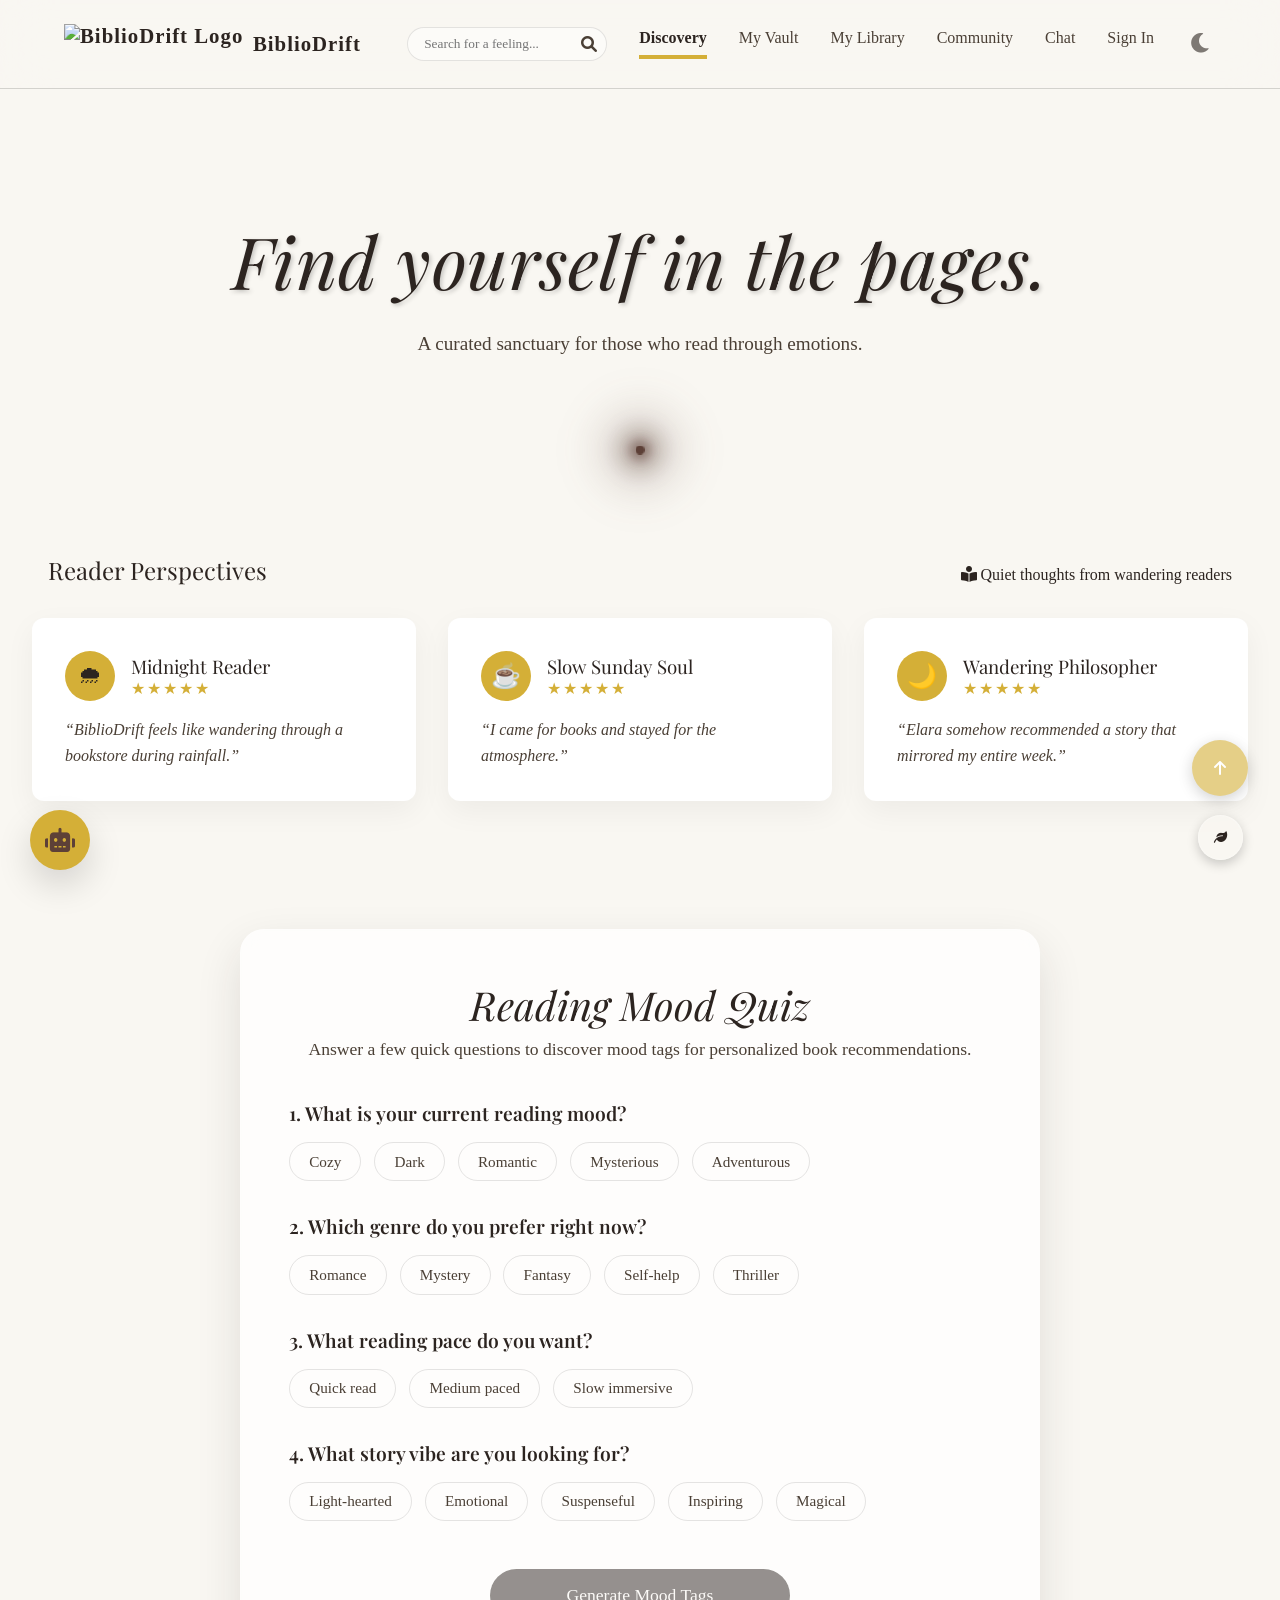
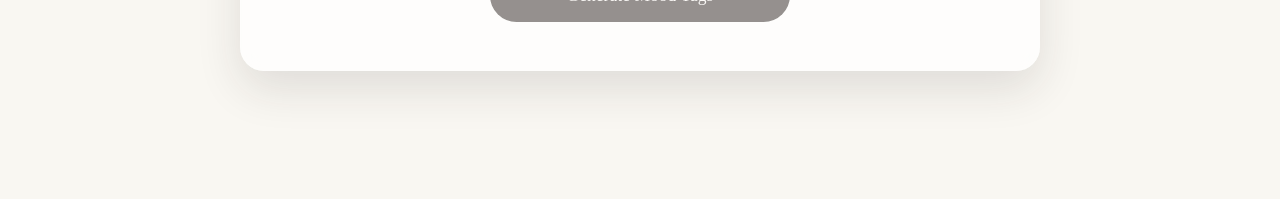
==== commit b885f4da: "Empty search results has no fallback UI" ====
--- a/frontend/pages/index.html
+++ b/frontend/pages/index.html
@@ -160,7 +160,22 @@
       <div class="curated-row" id="search-results-grid">
         <!-- Dynamically Appended Books -->
       </div>
-    </section>
+      <!-- NO-RESULTS EMPTY STATE -->
+      <div id="no-results-state" role="status" aria-live="polite" style="display:none;">
+      <div class="no-results-inner">
+        <div class="no-results-icon-wrap">📭</div>
+        <h3 class="no-results-title">No books found for this vibe.</h3>
+        <p class="no-results-subtitle">The shelves came up empty — try drifting somewhere else.</p>
+        <p class="no-results-label">Try one of these vibes</p>
+        <div class="no-results-tags">
+          <button class="mood-suggestion-tag" data-mood="rainy mystery">🌧️ rainy mystery</button>
+          <button class="mood-suggestion-tag" data-mood="cozy fantasy">🍂 cozy fantasy</button>
+          <button class="mood-suggestion-tag" data-mood="hopeful adventure">✨ hopeful adventure</button>
+          <button class="mood-suggestion-tag" data-mood="quiet heartbreak">🌙 quiet heartbreak</button>
+          <button class="mood-suggestion-tag" data-mood="dark academia">🕯️ dark academia</button>
+        </div>
+      </div>
+    </div>
 
     <!-- Curated Sections -->
     <section class="curated-section">
@@ -291,6 +306,7 @@
   </main>
 <section class="reader-perspectives">
 
+
   <div class="section-header">
     <h2>Reader Perspectives</h2>
     <span>
@@ -349,6 +365,72 @@
   </div>
 
 </section>
+
+    <!-- Reading mood quiz section -->
+    <section class="reading-mood-quiz" id="readingMoodQuiz">
+      <div class="quiz-container">
+        <h2>Reading Mood Quiz</h2>
+        <p>
+          Answer a few quick questions to discover mood tags for personalized book
+          recommendations.
+        </p>
+
+        <div class="quiz-question">
+          <h3>1. What is your current reading mood?</h3>
+          <div class="quiz-options" data-question="mood">
+            <button type="button" data-value="cozy">Cozy</button>
+            <button type="button" data-value="dark">Dark</button>
+            <button type="button" data-value="romantic">Romantic</button>
+            <button type="button" data-value="mysterious">Mysterious</button>
+            <button type="button" data-value="adventurous">Adventurous</button>
+          </div>
+        </div>
+
+        <div class="quiz-question">
+          <h3>2. Which genre do you prefer right now?</h3>
+          <div class="quiz-options" data-question="genre">
+            <button type="button" data-value="romance">Romance</button>
+            <button type="button" data-value="mystery">Mystery</button>
+            <button type="button" data-value="fantasy">Fantasy</button>
+            <button type="button" data-value="self-help">Self-help</button>
+            <button type="button" data-value="thriller">Thriller</button>
+          </div>
+        </div>
+
+        <div class="quiz-question">
+          <h3>3. What reading pace do you want?</h3>
+          <div class="quiz-options" data-question="pace">
+            <button type="button" data-value="quick-read">Quick read</button>
+            <button type="button" data-value="medium-paced">Medium paced</button>
+            <button type="button" data-value="slow-immersive">Slow immersive</button>
+          </div>
+        </div>
+
+        <div class="quiz-question">
+          <h3>4. What story vibe are you looking for?</h3>
+          <div class="quiz-options" data-question="vibe">
+            <button type="button" data-value="light-hearted">Light-hearted</button>
+            <button type="button" data-value="emotional">Emotional</button>
+            <button type="button" data-value="suspenseful">Suspenseful</button>
+            <button type="button" data-value="inspiring">Inspiring</button>
+            <button type="button" data-value="magical">Magical</button>
+          </div>
+        </div>
+
+        <button type="button" id="generateMoodTags" class="generate-tags-btn" disabled>
+          Generate Mood Tags
+        </button>
+
+        <div class="quiz-results" id="quizResults" hidden>
+          <h3>Your Reading Mood Tags</h3>
+          <div class="mood-tags" id="moodTags"></div>
+          <button type="button" id="retakeQuiz" class="retake-quiz-btn">
+            Retake Quiz
+          </button>
+        </div>
+      </div>
+    </section>
+
 
   <!--The footer is being called usingt footer.js.-->
   <script src="../js/config.js"></script>
@@ -360,7 +442,6 @@
   <script src="../script/header-scroll.js"></script>
   <script src="../js/theme-manager.js"></script>
   <script src="../js/ambient.js"></script>
-
 
   <!-- Back to Top Button -->
   <button id="backToTop" class="btn-icon back-to-top" title="Back to Top"
--- a/frontend/css/style.css
+++ b/frontend/css/style.css
@@ -1,4868 +1,3 @@
-<<<<<<< HEAD
-:root {
-    /* Fix: WCAG AA Contrast Floor - Issue #534 */
-.glass-panel,
-.book-tooltip,
-.book-detail-modal,
-[class*="glass"] {
-    background: rgba(0, 0, 0, 0.45) !important;
-    backdrop-filter: blur(12px);
-    -webkit-backdrop-filter: blur(12px);
-}
-    /* Day Theme (Default) */
-    --bg-color: #f9f7f2;
-    --header-bg: rgba(249, 247, 242, 0.8);
-    --text-main: #2c2420;
-    --text-muted: #6b5e55;
-    --accent-gold: #d4af37;
-    --wood-dark: #5d4037;
-    --wood-light: #8d6e63;
-    --glass-bg: rgba(255, 255, 255, 0.1);
-    --glass-border: rgba(255, 255, 255, 0.2);
-    --shadow-soft: 0 10px 30px rgba(0, 0, 0, 0.05);
-    --input-bg: rgba(255, 255, 255, 0.5);
-    --input-border: rgba(0, 0, 0, 0.1);
-    --book-bg: #fff;
-    --paper-color: #fffdf9;
-
-    /* Vibe Colors */
-    --vibe-mystery: #78909c;
-    --vibe-romance: #ef9a9a;
-    --vibe-classic: #a1887f;
-
-    /* Dimensions */
-    --book-width: 160px;
-    --book-height: 240px;
-    --book-thick: 40px;
-}
-
-[data-theme="night"] {
-    /* Night Theme (Dark Wood) */
-    --bg-color: #1e1a18;
-    --header-bg: rgba(30, 26, 24, 0.85);
-    --text-main: #e0d5cb;
-    --text-muted: #a89a8e;
-    --accent-gold: #fccb4e;
-    --wood-dark: #3e2723;
-    --wood-light: #5d4037;
-    --glass-bg: rgba(0, 0, 0, 0.3);
-    --glass-border: rgba(255, 255, 255, 0.05);
-    --shadow-soft: 0 10px 40px rgba(0, 0, 0, 0.4);
-    --input-bg: rgba(0, 0, 0, 0.2);
-    --input-border: rgba(255, 255, 255, 0.1);
-    --book-bg: #2c2420;
-    --paper-color: #e0d5cb;
-}
-
-* {
-    box-sizing: border-box;
-    margin: 0;
-    padding: 0;
-}
-
-html {
-    scroll-behavior: smooth;
-    transition: background-color 0.4s ease, color 0.4s ease;
-}
-
-body {
-    background-color: var(--bg-color);
-    color: var(--text-main);
-    font-family: "Georgia", serif;
-    /* Classic serif for books */
-    overflow-x: hidden;
-    min-height: 100vh;
-    transition: background-color 0.4s ease, color 0.4s ease, border-color 0.4s ease, box-shadow 0.4s ease;
-}
-
-/* Explicit night-mode overrides — bulletproof fallback */
-[data-theme="night"] body,
-html[data-theme="night"],
-html[data-theme="night"] body {
-    background-color: #1e1a18 !important;
-    color: #fff5f5 !important;
-}
-
-[data-theme="night"] header {
-    background: rgba(30, 26, 24, 0.85) !important;
-}
-
-[data-theme="night"] .search-input,
-[data-theme="night"] input {
-    background: rgba(0, 0, 0, 0.2) !important;
-    color: #e0d5cb !important;
-    border-color: rgba(255, 255, 255, 0.1) !important;
-}
-
-
-/* Global Wooden Scrollbar Styling */
-::-webkit-scrollbar {
-    width: 12px;
-}
-
-::-webkit-scrollbar-track {
-    background: var(--bg-color);
-}
-
-::-webkit-scrollbar-thumb {
-    background: linear-gradient(180deg, var(--wood-dark), var(--wood-light));
-    border-radius: 6px;
-    border: 2px solid var(--bg-color);
-}
-
-::-webkit-scrollbar-thumb:hover {
-    background: linear-gradient(180deg, var(--wood-light), var(--wood-dark));
-    box-shadow: inset 0 0 6px rgba(0, 0, 0, 0.3);
-}
-
-h1,
-h2,
-h3 {
-    font-weight: normal;
-    font-family: "Playfair Display", serif;
-    /* Elegant headings */
-}
-
-/* --- Layout --- */
-header {
-    padding: 2rem 4rem;
-    display: flex;
-    justify-content: space-between;
-    align-items: center;
-    position: sticky;
-    top: 0;
-    z-index: 100;
-    background: var(--header-bg);
-    backdrop-filter: blur(10px);
-    transition: background-color 0.4s ease, color 0.4s ease, backdrop-filter 0.4s ease;
-}
-
-.header-controls {
-    display: flex;
-    align-items: center;
-    gap: 2rem;
-}
-
-.search-bar {
-    position: relative;
-    display: flex;
-    align-items: center;
-}
-
-.search-input {
-    background: var(--input-bg);
-    border: 1px solid var(--input-border);
-    padding: 0.5rem 1rem;
-    border-radius: 20px;
-    font-family: "Georgia", serif;
-    width: 200px;
-    transition: all 0.4s ease;
-    outline: none;
-    color: var(--text-main);
-}
-
-.search-input:focus {
-    background: var(--book-bg);
-    width: 300px;
-    box-shadow: var(--shadow-soft);
-}
-
-.search-icon {
-    position: absolute;
-    right: 10px;
-    color: var(--text-muted);
-    cursor: pointer;
-    transition: color 0.3s ease;
-}
-
-.search-icon:hover {
-    color: var(--text-main);
-}
-
-.logo {
-    font-size: 1.5rem;
-    letter-spacing: 1px;
-    color: var(--text-main);
-    text-decoration: none;
-    display: flex;
-    align-items: center;
-    gap: 0.5rem;
-}
-
-.nav-links a {
-    text-decoration: none;
-    color: var(--text-muted);
-    margin-left: 2rem;
-    transition: color 0.3s ease;
-}
-
-.nav-links a:hover,
-.nav-links a.active {
-    color: var(--text-main);
-}
-
-/* === ANIMATED HOVER TOOLTIPS FOR NAVIGATION (NEW) === */
-.tooltip {
-    position: relative;
-    display: inline-block;
-}
-
-.tooltip-text {
-    position: absolute;
-    left: 50%;
-    bottom: calc(100% + 8px);
-    transform: translateX(-50%) scale(0.95) translateY(6px);
-    padding: 10px 14px;
-    background: #fffaf3;
-    color: #2b2b2b;
-    font-size: 13px;
-    font-weight: 500;
-    white-space: nowrap;
-    border-radius: 10px;
-    box-shadow: 0 8px 20px rgba(0, 0, 0, 0.15);
-    border: 1px solid rgba(0, 0, 0, 0.08);
-    opacity: 0;
-    visibility: hidden;
-    pointer-events: none;
-    transition: all 0.25s ease;
-    z-index: 9999;
-}
-
-.tooltip-text::after {
-    content: "";
-    position: absolute;
-    top: 100%;
-    left: 50%;
-    transform: translateX(-50%) rotate(45deg);
-    width: 12px;
-    height: 12px;
-    background: #fffaf3;
-    border-left: 1px solid rgba(0, 0, 0, 0.08);
-    border-bottom: 1px solid rgba(0, 0, 0, 0.08);
-}
-
-.tooltip:hover .tooltip-text {
-    opacity: 1;
-    visibility: visible;
-    transform: translateX(-40%) scale(1) translateY(0);
-}
-
-.tooltip-text i {
-    margin-right: 5px;
-    color: var(--accent-gold);
-}
-
-main {
-    padding: 2rem 4rem;
-    max-width: 1400px;
-    margin: 0 auto;
-    width: 100%;
-    overflow-x: hidden;
-}
-
-/* --- Hero --- */
-.hero {
-    text-align: center;
-    padding: 6rem 1rem;
-    animation: heroFade 1s ease-out;
-}
-
-@keyframes heroFade {
-    from {
-        opacity: 0;
-        transform: translateY(15px);
-    }
-
-    to {
-        opacity: 1;
-        transform: translateY(0);
-    }
-}
-
-
-.hero h1 {
-    font-size: clamp(2.5rem, 8vw, 4.5rem);
-    margin-bottom: 1.5rem;
-    font-style: italic;
-    line-height: 1.2;
-    letter-spacing: 0.5px;
-    text-shadow: 2px 2px 4px rgba(0, 0, 0, 0.2);
-}
-
-.hero p {
-    color: var(--text-muted);
-    font-size: 1.2rem;
-    line-height: 1.8;
-    max-width: 55ch;
-    margin: 0 auto;
-}
-
-/* --- Curated Tables (Horizontal Scroll) --- */
-.curated-section {
-    margin-bottom: 6rem;
-    width: 100%;
-    overflow-x: hidden;
-}
-
-.section-header {
-    margin-: 0 1rem 0.5rem 1rem;
-    display: flex;
-    justify-content: space-between;
-    align-items: baseline;
-    flex-wrap: wrap;
-    gap: 1rem
-    justify-content: space-between;
-    align-items: baseline;
-}
-
-.curated-row {
-    display: flex;
-    gap: 3rem;
-    padding: 2rem 1rem;
-    overflow-x: auto;
-    overflow-y: hidden;
-    /* Allow horizontal scrolling on mobile */
-    perspective: 1000px;
-    -webkit-overflow-scrolling: touch;
-    scroll-behavior: smooth;
-    flex-wrap: nowrap;
-}
-
-/* --- 3D Book Component --- */
-.book-scene {
-    width: var(--book-width);
-    height: var(--book-height);
-    perspective: 1000px;
-    cursor: pointer;
-    flex-shrink: 0;
-    min-width: var(--book-width);
-}
-
-.book {
-    width: 100%;
-    height: 100%;
-    position: relative;
-    transform-style: preserve-3d;
-    /* Bouncy cozy feel */
-    transform-origin: center center -20px;
-    /* Pivot inside the book */
-    animation: floatIn 0.8s ease-out backwards;
-}
-
-@keyframes floatIn {
-    from {
-        opacity: 0;
-        transform: translateY(50px) scale(0.9);
-    }
-
-    to {
-        opacity: 1;
-        transform: translateY(0) scale(1);
-    }
-}
-
-.book.flipped {
-    transform: rotateY(180deg) scale(1.2) translateZ(50px);
-    /* Expand and bring closer */
-    z-index: 100;
-}
-
-/* Book Faces */
-.book__face {
-    position: absolute;
-    width: 100%;
-    height: 100%;
-    backface-visibility: hidden;
-    /* Hide back when front is clear */
-    border-radius: 4px 8px 8px 4px;
-    box-shadow: 5px 5px 15px rgba(0, 0, 0, 0.15);
-}
-
-.book__face--front {
-    background: var(--book-bg);
-    transform: rotateY(0deg);
-    z-index: 2;
-}
-
-.book__face--front img {
-    width: 100%;
-    height: 100%;
-    object-fit: cover;
-    border-radius: 4px 8px 8px 4px;
-}
-
-.book__face--back {
-    transform: rotateY(180deg);
-    background: var(--paper-color);
-    /* Paper color */
-    padding: 1.5rem;
-    display: flex;
-    flex-direction: column;
-    justify-content: space-between;
-    border: 1px solid var(--glass-border);
-    z-index: 1;
-    color: #2c2420;
-    /* Keep text dark for paper feel even in night mode */
-}
-
-/* The Spine */
-.book__face--spine {
-    position: absolute;
-    width: var(--book-thick);
-    height: 100%;
-    left: 0;
-    top: 0;
-    transform: rotateY(-90deg) translateZ(calc(var(--book-thick) / 2));
-}
-
-/* Improved 3D Box Model */
-/* Re-defining .book for proper thickness volume */
-.book {
-    transform-origin: center center -20px;
-    /* Pivot inside the book */
-}
-
-.book__face--front {
-    transform: translateZ(20px);
-}
-
-.book__face--back {
-    transform: rotateY(180deg) translateZ(20px);
-}
-
-.book__face--spine {
-    width: 40px;
-    height: 100%;
-    background: #333;
-    /* Default spine color */
-    transform: rotateY(-90deg) translateZ(20px);
-    /* Adjust positioning to be flush left of front face */
-    left: -20px;
-    /* Half thickness */
-}
-
-.book__face--right {
-    /* Pages */
-    width: 40px;
-    height: 100%;
-    background: linear-gradient(to right, #fff, #f0f0f0 20%, #fff 40%);
-    transform: rotateY(90deg) translateZ(140px);
-    /* Width - half thickness */
-    left: auto;
-    right: -20px;
-}
-
-/* Hover Effect: Pull out */
-.book-scene:hover .book:not(.flipped) {
-    transform: translateZ(30px) translateY(-10px) rotateY(-10deg);
-}
-
-/* Glassmorphism Overlay (Quick view) */
-.glass-overlay {
-    position: absolute;
-    bottom: 10px;
-    left: 10px;
-    right: 10px;
-    background: rgba(255, 255, 255, 0.7);
-    backdrop-filter: blur(8px);
-    padding: 0.5rem;
-    border-radius: 6px;
-    opacity: 0;
-    transform: translateY(10px);
-    transition: all 0.3s ease;
-    pointer-events: none;
-    /* Let clicks pass to book */
-}
-
-.book-scene:hover .glass-overlay {
-    opacity: 1;
-    transform: translateY(0);
-}
-
-/* Back of book content */
-.handwritten-note {
-    font-family: "Courier New", Courier, monospace;
-    /* Placeholder for handwriting font */
-    color: var(--text-muted);
-    font-size: 0.9rem;
-    line-height: 1.4;
-    background: #fffdc2;
-    padding: 10px;
-    transform: rotate(-2deg);
-    box-shadow: 2px 2px 5px rgba(0, 0, 0, 0.1);
-    margin-bottom: 1rem;
-}
-
-/* Read details Button */
-.read-details-btn {
-    background-color: #3e2723; 
-    color: #fffdf9;
-    border: 1px solid var(--accent-gold);
-    padding: 6px 16px; 
-    border-radius: 6px;
-    font-family: 'Playfair Display', 'Georgia', serif;
-    font-size: 0.82rem;
-    cursor: pointer;
-    display: flex;
-    align-items: center;
-    justify-content: center;
-    gap: 6px; 
-    margin: 8px auto 14px auto;
-    width: 96%; 
-    box-shadow: 0 3px 6px rgba(0, 0, 0, 0.15);
-    transition: background-color 0.2s ease-in-out;
-    white-space: nowrap; 
-}
-
-.read-details-btn:hover {
-    background-color: #5d4037;
-}
-
-.book__face--back .book-actions {
-    justify-content: space-around;
-    padding: 0 10px;
-    width: 100%;
-    margin-bottom: -6px;
-}
-
-.book-actions {
-    display: flex;
-    gap: 0.35rem;
-    justify-content: center;
-    align-items: center;
-    width: 100%;
-}
-
-.btn-icon {
-    border: none;
-    background: none;
-    cursor: pointer;
-    font-size: 1rem;
-    padding: 0.15rem 0.25rem;
-    opacity: 0.6;
-    transition: opacity 0.2s, transform 0.12s;
-}
-
-.btn-icon:hover {
-    opacity: 1;
-    transform: scale(1.08);
-}
-
-/* --- Virtual Shelves --- */
-.shelves-container {
-    width: 100%;
-    overflow-x: hidden;
-    display: flex;
-    flex-direction: column;
-    gap: 4rem;
-    padding: 2rem 0;
-}
-
-.shelf-row {
-    position: relative;
-    padding: 0 2rem 1.5rem 2rem;
-    /* Realistic Wood Texture Gradient */
-    background:
-        repeating-linear-gradient(90deg,
-            transparent 0,
-            transparent 4px,
-            rgba(0, 0, 0, 0.02) 5px,
-            transparent 10px),
-        linear-gradient(to bottom, #5d4037 0%, #3e2723 100%);
-    border-bottom: 25px solid #281a15;
-    /* Thicker front lip */
-    border-radius: 4px;
-    box-shadow:
-        0 20px 20px -10px rgba(0, 0, 0, 0.3),
-        inset 0 2px 20px rgba(0, 0, 0, 0.2);
-    display: flex;
-    align-items: flex-end;
-    gap: 1.5rem;
-    /* More spacing for expanded books */
-    min-height: 280px;
-    flex-wrap: nowrap;
-    overflow-x: auto;
-    -webkit-overflow-scrolling: touch;
-}
-
-.shelf-row::after {
-    /* Depth shadow on wall behind books */
-    content: "";
-    position: absolute;
-    bottom: 25px;
-    /* Above bottom lip */
-    left: 0;
-    right: 0;
-    height: 100%;
-    z-index: -1;
-    background: linear-gradient(to bottom,
-            rgba(0, 0, 0, 0.1),
-            rgba(0, 0, 0, 0.4));
-    pointer-events: none;
-}
-
-.shelf-label {
-    position: absolute;
-    top: -20px;
-    left: 0;
-    font-size: 1.2rem;
-    color: var(--wood-light);
-    font-style: italic;
-}
-
-/* --- Mood Analysis Styles --- */
-
-/* Mood Tags on Book Covers */
-.mood-tags {
-    position: absolute;
-    top: 5px;
-    left: 5px;
-    display: flex;
-    flex-direction: column;
-    gap: 2px;
-}
-
-.mood-tag {
-    background: rgba(0, 0, 0, 0.7);
-    color: white;
-    padding: 2px 6px;
-    border-radius: 10px;
-    font-size: 0.7rem;
-    font-weight: bold;
-    text-transform: capitalize;
-}
-
-/* Mood-specific colors */
-.mood-cozy {
-    background: #8d6e63 !important;
-}
-
-.mood-dark {
-    background: #424242 !important;
-}
-
-.mood-mysterious {
-    background: #5e35b1 !important;
-}
-
-.mood-romantic {
-    background: #e91e63 !important;
-}
-
-.mood-adventurous {
-    background: #ff5722 !important;
-}
-
-.mood-melancholy {
-    background: #607d8b !important;
-}
-
-.mood-uplifting {
-    background: #4caf50 !important;
-}
-
-.mood-intense {
-    background: #f44336 !important;
-}
-
-.mood-whimsical {
-    background: #9c27b0 !important;
-}
-
-.mood-thought-provoking {
-    background: #795548 !important;
-}
-
-/* Glass overlay mood tags */
-.glass-mood-tags {
-    margin-top: 0.5rem;
-    display: flex;
-    gap: 0.25rem;
-    flex-wrap: wrap;
-}
-
-.glass-mood-tag {
-    background: rgba(255, 255, 255, 0.3);
-    padding: 1px 4px;
-    border-radius: 8px;
-    font-size: 0.6rem;
-    text-transform: capitalize;
-}
-
-/* Back of book mood analysis */
-.mood-analysis {
-    margin-top: 1rem;
-    padding-top: 0.5rem;
-    border-top: 1px solid rgba(0, 0, 0, 0.1);
-}
-
-.mood-tags-back {
-    display: flex;
-    gap: 0.25rem;
-    flex-wrap: wrap;
-    margin-top: 0.25rem;
-}
-
-.mood-tag-small {
-    background: var(--accent-gold);
-    color: white;
-    padding: 1px 4px;
-    border-radius: 6px;
-    font-size: 0.6rem;
-    text-transform: capitalize;
-}
-
-/* Mood Analysis Modal */
-.mood-modal {
-    position: fixed;
-    top: 0;
-    left: 0;
-    width: 100%;
-    height: 100%;
-    background: rgba(0, 0, 0, 0.7);
-    display: flex;
-    justify-content: center;
-    align-items: center;
-    z-index: 1000;
-    backdrop-filter: blur(5px);
-}
-
-.mood-modal-content {
-    background: var(--book-bg);
-    border-radius: 12px;
-    max-width: 500px;
-    width: 90%;
-    max-height: 80vh;
-    overflow-y: auto;
-    box-shadow: var(--shadow-soft);
-    border: 1px solid var(--glass-border);
-    display: flex;
-    flex-direction: column;
-}
-
-.mood-modal-header {
-    padding: 1.5rem;
-    border-bottom: 1px solid var(--glass-border);
-    display: flex;
-    justify-content: space-between;
-    align-items: center;
-}
-
-.mood-modal-header h3 {
-    margin: 0;
-    color: var(--text-main);
-}
-
-.close-modal {
-    background: none;
-    border: none;
-    font-size: 1.5rem;
-    cursor: pointer;
-    color: var(--text-muted);
-    padding: 0;
-    width: 30px;
-    height: 30px;
-    display: flex;
-    align-items: center;
-    justify-content: center;
-}
-
-.close-modal:hover {
-    color: var(--text-main);
-}
-
-.mood-modal-body {
-    padding: 1.5rem;
-}
-
-.mood-section {
-    margin-bottom: 1.5rem;
-}
-
-.mood-section h4 {
-    margin: 0 0 0.5rem 0;
-    color: var(--text-main);
-    font-size: 1rem;
-}
-
-/* Sentiment Bar */
-.sentiment-bar {
-    width: 100%;
-    height: 8px;
-    background: #e0e0e0;
-    border-radius: 4px;
-    overflow: hidden;
-    margin: 0.5rem 0;
-}
-
-.sentiment-fill {
-    height: 100%;
-    background: linear-gradient(to right, #f44336, #ff9800, #4caf50);
-    transition: width 0.3s ease;
-}
-
-/* Large mood tags in modal */
-.mood-tags-large {
-    display: flex;
-    gap: 0.5rem;
-    flex-wrap: wrap;
-}
-
-.mood-tag-large {
-    padding: 0.5rem 1rem;
-    border-radius: 20px;
-    font-size: 0.9rem;
-    font-weight: bold;
-    color: white;
-    text-transform: capitalize;
-}
-
-/* Vibe quote styling */
-.vibe-quote {
-    background: var(--paper-color);
-    padding: 1rem;
-    border-radius: 8px;
-    font-style: italic;
-    color: #2c2420;
-    border-left: 4px solid var(--accent-gold);
-    margin: 0.5rem 0;
-}
-
-/* Mood button in book actions */
-.mood-btn {
-    color: var(--accent-gold) !important;
-}
-
-.mood-btn:hover {
-    color: var(--wood-dark) !important;
-    transform: scale(1.1);
-}
-
-/* Responsive mood modal */
-@media (max-width: 768px) {
-    .mood-modal-content {
-        width: 95%;
-        margin: 1rem;
-    }
-
-    .mood-tags-large {
-        flex-direction: column;
-    }
-
-    .mood-tag-large {
-        text-align: center;
-    }
-}
-
-/* Utilities */
-.hidden {
-    display: none !important;
-}
-
-/* --- Constellation View --- */
-.constellation-container {
-    width: 100%;
-    min-height: 600px;
-    margin-top: 2rem;
-    position: relative;
-    border-radius: 12px;
-    overflow: hidden;
-    animation: fadeIn 0.5s ease;
-}
-
-.view-toggles button {
-    cursor: pointer;
-    transition: all 0.3s ease;
-}
-
-.view-toggles .active-view {
-    box-shadow: 0 4px 15px rgba(0, 0, 0, 0.2);
-    transform: scale(1.05);
-}
-
-.fade-in {
-    animation: fadeIn 1s ease;
-}
-
-@keyframes fadeIn {
-    from {
-        opacity: 0;
-        transform: translateY(10px);
-    }
-
-    to {
-        opacity: 1;
-        transform: translateY(0);
-    }
-}
-
-/* Theme Toggle Button Enhancement */
-#themeToggle {
-    font-size: 1.4rem;
-    color: var(--text-main);
-    cursor: pointer;
-    transition:
-        transform 0.3s ease,
-        color 0.3s ease;
-}
-
-#themeToggle:hover {
-    transform: rotate(15deg) scale(1.1);
-    color: var(--accent-gold);
-}
-
-
-.footer {
-    min-height: 120px;
-    width: 100%;
-    background-color: #222;
-    display: flex;
-    flex-direction: column;
-    justify-content: center;
-    align-items: center;
-    gap: 1.2rem;
-    padding: 2rem 0;
-    margin-top: 4rem;
-}
-
-.social_icons {
-    display: flex;
-    gap: 2rem;
-    z-index: 999;
-}
-
-.social_icons a {
-    color: var(--accent-gold);
-    font-size: 2rem;
-    transition:
-        transform 0.3s ease,
-        color 0.3s ease;
-    text-decoration: none;
-}
-
-.social_icons a:hover {
-    color: white;
-    transform: translateY(-5px);
-}
-
-.reading-progress {
-    margin-top: 0.75rem;
-    opacity: 0.85;
-}
-
-.progress-slider {
-    width: 100%;
-    accent-color: var(--accent-gold);
-}
-
-.reading-progress small {
-    font-size: 0.7rem;
-    opacity: 0.7;
-}
-
-/* --- Glass Modal --- */
-.glass-modal {
-    margin: auto;
-    width: 90%;
-    max-width: 900px;
-    background: transparent;
-    border: none;
-    padding: 0;
-    overflow: visible;
-    max-height: 95vh;
-}
-
-.glass-modal::backdrop {
-    background: rgba(0, 0, 0, 0.4);
-    backdrop-filter: blur(5px);
-}
-
-.modal-content {
-    background: rgba(255, 255, 255, 0.65);
-    backdrop-filter: blur(20px);
-    -webkit-backdrop-filter: blur(20px);
-    border: 1px solid var(--glass-border);
-    border-radius: 20px;
-    box-shadow: 0 25px 50px -12px rgba(0, 0, 0, 0.25);
-    padding: 2.5rem;
-    position: relative;
-    overflow: hidden;
-    overflow-y: auto;
-    animation: modalIn 0.4s cubic-bezier(0.175, 0.885, 0.32, 1.275);
-    max-height: 90vh;
-}
-
-[data-theme="night"] .modal-content {
-    background: rgba(30, 26, 24, 0.8);
-    border: 1px solid rgba(255, 255, 255, 0.1);
-}
-
-@keyframes modalIn {
-    from {
-        opacity: 0;
-        transform: scale(0.9) translateY(20px);
-    }
-
-    to {
-        opacity: 1;
-        transform: scale(1) translateY(0);
-    }
-}
-
-.close-modal-btn {
-    position: absolute;
-    top: 1.5rem;
-    right: 1.5rem;
-    background: var(--glass-bg);
-    border: none;
-    width: 2.5rem;
-    height: 2.5rem;
-    border-radius: 50%;
-    cursor: pointer;
-    font-size: 1.2rem;
-    color: var(--text-muted);
-    transition: all 0.2s;
-    display: flex;
-    justify-content: center;
-    align-items: center;
-    z-index: 10;
-}
-
-.close-modal-btn:hover {
-    background: var(--accent-gold);
-    color: #fff;
-    transform: rotate(90deg);
-}
-
-.modal-body {
-    display: grid;
-    grid-template-columns: 300px 1fr;
-    gap: 3rem;
-}
-
-.modal-media {
-    display: flex;
-    justify-content: center;
-    align-items: center;
-}
-
-.modal-media img {
-    width: 100%;
-    height: auto;
-    border-radius: 12px;
-    box-shadow: 10px 10px 30px rgba(0, 0, 0, 0.2);
-    transform: rotate(-3deg);
-    transition: transform 0.3s;
-}
-
-.modal-media img:hover {
-    transform: rotate(0) scale(1.02);
-}
-
-.modal-info {
-    display: flex;
-    flex-direction: column;
-    gap: 1.5rem;
-}
-
-.modal-info h2 {
-    font-size: 2.5rem;
-    line-height: 1.2;
-    margin-bottom: 0;
-}
-
-.modal-subtitle {
-    font-size: 1.2rem;
-    color: var(--text-muted);
-    font-style: italic;
-    margin-top: -1rem;
-}
-
-/* AI Insight Box */
-.ai-insight-box {
-    background: #fdfaf5;
-    border: 1px solid rgba(212, 175, 55, 0.2);
-    border-left: 4px solid var(--accent-gold);
-    padding: 1.2rem 1.5rem;
-    border-radius: 12px;
-    margin-top: 1.5rem;
-    box-shadow: 0 2px 8px rgba(0,0,0,0.03);
-}
-
-#modal-ai-note {
-    font-family: "Georgia", serif;
-    font-style: italic;
-    color: #4a3f35 !important; /* Dark brown for high contrast */
-    line-height: 1.6;
-    font-size: 1.05rem;
-    display: block;
-}
-
-[data-theme="night"] .ai-insight-box {
-    background: linear-gradient(135deg,
-            rgba(255, 255, 255, 0.05),
-            rgba(0, 0, 0, 0.2));
-}
-
-.ai-insight-box::before {
-    content: "";
-    position: absolute;
-    top: 0;
-    left: 0;
-    right: 0;
-    height: 2px;
-    background: linear-gradient(90deg,
-            transparent,
-            var(--accent-gold),
-            transparent);
-    opacity: 0.5;
-}
-
-.ai-header {
-    display: flex;
-    align-items: center;
-    gap: 0.8rem;
-    font-family: "Courier New", monospace;
-    /* Tech feel */
-    font-weight: bold;
-    color: var(--accent-gold);
-    margin-bottom: 1rem;
-    text-transform: uppercase;
-    letter-spacing: 1px;
-    font-size: 0.9rem;
-}
-
-#modal-summary {
-    line-height: 1.6;
-    color: var(--text-main);
-}
-
-.modal-actions {
-    margin-top: auto;
-    display: flex;
-    gap: 1rem;
-}
-
-.btn-primary {
-    background: var(--text-main);
-    color: var(--bg-color);
-    border: none;
-    padding: 1rem 2rem;
-    border-radius: 30px;
-    font-family: "Georgia", serif;
-    font-size: 1.1rem;
-    cursor: pointer;
-    transition: all 0.3s;
-    display: flex;
-    align-items: center;
-    gap: 0.8rem;
-}
-
-.btn-primary:hover {
-    background: var(--accent-gold);
-    color: #fff;
-    transform: translateY(-2px);
-    box-shadow: 0 5px 15px rgba(0, 0, 0, 0.1);
-}
-
-/* Responsive Modal */
-@media (max-width: 768px) {
-    .modal-body {
-        grid-template-columns: 1fr;
-    }
-
-    .modal-media img {
-        max-width: 200px;
-        transform: rotate(0);
-    }
-
-    .modal-content {
-        padding: 1.5rem;
-    }
-
-    .modal-info h2 {
-        font-size: 1.8rem;
-    }
-
-    .ai-insight-box {
-        padding: 1rem 1.2rem;
-    }
-
-    #modal-ai-note {
-        font-size: 0.95rem;
-    }
-
-    .modal-actions {
-        flex-direction: column;
-        width: 100%;
-    }
-
-    .btn-primary,
-    .btn-secondary,
-    .btn-preview {
-        width: 100%;
-    }
-}
-
-/* ===== CHAT INTERFACE STYLES ===== */
-
-.chat-container {
-    max-width: 900px;
-    margin: 0 auto;
-    height: calc(100vh - 80px);
-    display: flex;
-    flex-direction: column;
-    background: var(--glass-bg);
-    backdrop-filter: blur(20px);
-    border: 1px solid var(--glass-border);
-    border-radius: 20px;
-    overflow: hidden;
-    box-shadow: var(--shadow-soft);
-}
-
-.chat-header {
-    padding: 20px 25px;
-    background: var(--glass-bg);
-    border-bottom: 1px solid var(--glass-border);
-    display: flex;
-    justify-content: space-between;
-    align-items: center;
-}
-
-.bookseller-info {
-    display: flex;
-    align-items: center;
-    gap: 15px;
-}
-
-.bookseller-avatar {
-    width: 50px;
-    height: 50px;
-    background: var(--accent-gold);
-    border-radius: 50%;
-    display: flex;
-    align-items: center;
-    justify-content: center;
-    color: var(--wood-dark);
-    font-size: 20px;
-    box-shadow: 0 4px 15px rgba(212, 175, 55, 0.3);
-}
-
-.bookseller-details h2 {
-    font-family: 'Playfair Display', serif;
-    color: var(--text-main);
-    font-size: 1.4rem;
-    margin-bottom: 4px;
-}
-
-.status {
-    display: flex;
-    align-items: center;
-    gap: 8px;
-    color: var(--text-muted);
-    font-size: 0.9rem;
-}
-
-.status-dot {
-    width: 8px;
-    height: 8px;
-    background: #4caf50;
-    border-radius: 50%;
-    animation: pulse 2s infinite;
-}
-
-@keyframes pulse {
-
-    0%,
-    100% {
-        opacity: 1;
-    }
-
-    50% {
-        opacity: 0.5;
-    }
-}
-
-.chat-actions {
-    display: flex;
-    gap: 10px;
-}
-
-.action-btn {
-    width: 40px;
-    height: 40px;
-    background: var(--glass-bg);
-    border: 1px solid var(--glass-border);
-    border-radius: 10px;
-    color: var(--text-muted);
-    cursor: pointer;
-    transition: all 0.3s ease;
-    display: flex;
-    align-items: center;
-    justify-content: center;
-}
-
-.action-btn:hover {
-    background: var(--accent-gold);
-    color: var(--wood-dark);
-    transform: translateY(-2px);
-}
-
-.chat-messages {
-    flex: 1;
-    overflow-y: auto;
-    padding: 20px 25px;
-    display: flex;
-    flex-direction: column;
-    gap: 20px;
-}
-
-.message {
-    display: flex;
-    gap: 12px;
-    max-width: 80%;
-}
-
-.message.user-message {
-    align-self: flex-end;
-    flex-direction: row-reverse;
-}
-
-.message-avatar {
-    width: 35px;
-    height: 35px;
-    border-radius: 50%;
-    display: flex;
-    align-items: center;
-    justify-content: center;
-    font-size: 14px;
-    flex-shrink: 0;
-}
-
-.bookseller-message .message-avatar {
-    background: var(--accent-gold);
-    color: var(--wood-dark);
-}
-
-.user-message .message-avatar {
-    background: var(--wood-light);
-    color: var(--paper-color);
-}
-
-.message-content {
-    flex: 1;
-}
-
-.message-bubble {
-    background: var(--glass-bg);
-    border: 1px solid var(--glass-border);
-    border-radius: 18px;
-    padding: 15px 18px;
-    backdrop-filter: blur(10px);
-    box-shadow: 0 4px 15px rgba(0, 0, 0, 0.1);
-}
-
-.user-message .message-bubble {
-    background: var(--accent-gold);
-    color: var(--wood-dark);
-    border-color: var(--accent-gold);
-}
-
-.message-bubble p {
-    margin-bottom: 8px;
-    line-height: 1.5;
-    color: var(--text-main);
-}
-
-.user-message .message-bubble p {
-    color: var(--wood-dark);
-}
-
-.message-bubble p:last-child {
-    margin-bottom: 0;
-}
-
-.message-time {
-    font-size: 0.75rem;
-    color: var(--text-muted);
-    margin-top: 5px;
-    text-align: left;
-}
-
-.user-message .message-time {
-    text-align: right;
-}
-
-.quick-suggestions {
-    padding: 15px 25px;
-    border-top: 1px solid var(--glass-border);
-    background: var(--glass-bg);
-}
-
-.suggestions-header {
-    font-size: 0.9rem;
-    color: var(--text-muted);
-    margin-bottom: 12px;
-}
-
-.suggestions-list {
-    display: flex;
-    gap: 10px;
-    flex-wrap: wrap;
-}
-
-.suggestion-btn {
-    background: var(--glass-bg);
-    border: 1px solid var(--glass-border);
-    border-radius: 20px;
-    padding: 8px 15px;
-    color: var(--text-main);
-    cursor: pointer;
-    transition: all 0.3s ease;
-    font-size: 0.85rem;
-    display: flex;
-    align-items: center;
-    gap: 6px;
-    backdrop-filter: blur(10px);
-}
-
-.suggestion-btn:hover {
-    background: var(--accent-gold);
-    color: var(--wood-dark);
-    transform: translateY(-2px);
-    box-shadow: 0 4px 15px rgba(212, 175, 55, 0.3);
-}
-
-.chat-input-container {
-    padding: 20px 25px;
-    border-top: 1px solid var(--glass-border);
-    background: var(--glass-bg);
-}
-
-.chat-input-wrapper {
-    display: flex;
-    gap: 12px;
-    align-items: flex-end;
-    background: var(--input-bg);
-    border: 1px solid var(--input-border);
-    border-radius: 20px;
-    padding: 12px 15px;
-    backdrop-filter: blur(10px);
-}
-
-#chatInput {
-    flex: 1;
-    background: transparent;
-    border: none;
-    outline: none;
-    color: var(--text-main);
-    font-size: 1rem;
-    line-height: 1.4;
-    resize: none;
-    min-height: 24px;
-    max-height: 120px;
-    font-family: inherit;
-}
-
-#chatInput::placeholder {
-    color: var(--text-muted);
-}
-
-.send-btn {
-    width: 40px;
-    height: 40px;
-    background: var(--accent-gold);
-    border: none;
-    border-radius: 50%;
-    color: var(--wood-dark);
-    cursor: pointer;
-    transition: all 0.3s ease;
-    display: flex;
-    align-items: center;
-    justify-content: center;
-    flex-shrink: 0;
-}
-
-.send-btn:hover {
-    transform: scale(1.1);
-    box-shadow: 0 4px 15px rgba(212, 175, 55, 0.4);
-}
-
-.send-btn:disabled {
-    opacity: 0.5;
-    cursor: not-allowed;
-    transform: none;
-}
-
-.input-hint {
-    margin-top: 8px;
-    font-size: 0.8rem;
-    color: var(--text-muted);
-    display: flex;
-    align-items: center;
-    gap: 6px;
-}
-
-/* Book Recommendations in Chat */
-.book-recommendation {
-    margin: 15px 0;
-    padding: 15px;
-    background: var(--glass-bg);
-    border: 1px solid var(--glass-border);
-    border-radius: 12px;
-    backdrop-filter: blur(10px);
-}
-
-.book-rec-header {
-    display: flex;
-    justify-content: space-between;
-    align-items: center;
-    margin-bottom: 12px;
-}
-
-.book-rec-title {
-    font-weight: 600;
-    color: var(--text-main);
-    font-size: 0.95rem;
-}
-
-.book-rec-count {
-    font-size: 0.8rem;
-    color: var(--text-muted);
-    background: var(--glass-bg);
-    padding: 4px 8px;
-    border-radius: 10px;
-}
-
-.book-rec-grid {
-    display: grid;
-    grid-template-columns: repeat(auto-fill, minmax(120px, 1fr));
-    gap: 12px;
-}
-
-.book-rec-item {
-    background: var(--glass-bg);
-    border: 1px solid var(--glass-border);
-    border-radius: 8px;
-    padding: 10px;
-    text-align: center;
-    cursor: pointer;
-    transition: all 0.3s ease;
-    backdrop-filter: blur(5px);
-}
-
-.book-rec-item:hover {
-    transform: translateY(-3px);
-    box-shadow: 0 6px 20px rgba(0, 0, 0, 0.15);
-    border-color: var(--accent-gold);
-}
-
-.book-rec-cover {
-    width: 60px;
-    height: 90px;
-    background: var(--book-bg);
-    border-radius: 4px;
-    margin: 0 auto 8px;
-    display: flex;
-    align-items: center;
-    justify-content: center;
-    overflow: hidden;
-    box-shadow: 0 2px 8px rgba(0, 0, 0, 0.1);
-    flex-shrink: 0;
-}
-
-.book-rec-cover img {
-    width: 100%;
-    height: 100%;
-    object-fit: cover;
-}
-
-.book-rec-cover i {
-    font-size: 24px;
-    color: var(--text-muted);
-}
-
-.book-rec-info h4 {
-    font-size: 0.8rem;
-    color: var(--text-main);
-    margin-bottom: 4px;
-    line-height: 1.2;
-    display: -webkit-box;
-    -webkit-line-clamp: 2;
-    line-clamp: 2;
-    -webkit-box-orient: vertical;
-    overflow: hidden;
-}
-
-.book-rec-info p {
-    font-size: 0.7rem;
-    color: var(--text-muted);
-    display: -webkit-box;
-    -webkit-line-clamp: 1;
-    line-clamp: 1;
-    -webkit-box-orient: vertical;
-    overflow: hidden;
-}
-
-/* Emotion Tags & Mood Filtering */
-.emotion-tags-container {
-    display: flex;
-    flex-wrap: wrap;
-    gap: 8px;
-    margin: 12px 0;
-}
-
-.emotion-tag {
-    background: var(--glass-bg);
-    border: 1px solid var(--glass-border);
-    border-radius: 16px;
-    padding: 4px 12px;
-    font-size: 0.75rem;
-    color: var(--text-main);
-    cursor: pointer;
-    transition: all 0.2s ease;
-    display: flex;
-    align-items: center;
-    gap: 6px;
-}
-
-.emotion-tag:hover {
-    background: rgba(255, 255, 255, 0.1);
-    border-color: var(--accent-gold);
-}
-
-.emotion-tag.active {
-    background: var(--accent-gold);
-    color: #000;
-    border-color: var(--accent-gold);
-}
-
-.mood-selector-modal {
-    margin-top: 16px;
-    padding: 16px;
-    background: rgba(0, 0, 0, 0.2);
-    border-radius: 12px;
-    border: 1px solid var(--glass-border);
-}
-
-.mood-selector-title {
-    font-family: 'Playfair Display', serif;
-    font-size: 1rem;
-    margin-bottom: 12px;
-    color: var(--accent-gold);
-}
-
-.mood-grid {
-    display: grid;
-    grid-template-columns: repeat(auto-fill, minmax(100px, 1fr));
-    gap: 10px;
-}
-
-.mood-item {
-    padding: 8px;
-    border-radius: 8px;
-    background: var(--glass-bg);
-    border: 1px solid var(--glass-border);
-    text-align: center;
-    cursor: pointer;
-    transition: transform 0.2s;
-}
-
-.mood-item:hover {
-    transform: scale(1.05);
-    border-color: var(--accent-gold);
-}
-
-.mood-item i {
-    display: block;
-    font-size: 1.2rem;
-    margin-bottom: 4px;
-}
-
-.mood-item span {
-    font-size: 0.7rem;
-    text-transform: uppercase;
-    letter-spacing: 0.5px;
-}
-
-/* Typing Indicator */
-.typing-indicator {
-    display: flex;
-    align-items: center;
-    gap: 12px;
-    max-width: 80%;
-}
-
-.typing-indicator .message-avatar {
-    width: 35px;
-    height: 35px;
-    background: var(--accent-gold);
-    color: var(--wood-dark);
-    border-radius: 50%;
-    display: flex;
-    align-items: center;
-    justify-content: center;
-    font-size: 14px;
-}
-
-.typing-bubble {
-    background: var(--glass-bg);
-    border: 1px solid var(--glass-border);
-    border-radius: 18px;
-    padding: 15px 18px;
-    backdrop-filter: blur(10px);
-    display: flex;
-    align-items: center;
-    gap: 4px;
-}
-
-.typing-dot {
-    width: 8px;
-    height: 8px;
-    background: var(--text-muted);
-    border-radius: 50%;
-    animation: typing 1.4s infinite ease-in-out;
-}
-
-.typing-dot:nth-child(2) {
-    animation-delay: 0.2s;
-}
-
-.typing-dot:nth-child(3) {
-    animation-delay: 0.4s;
-}
-
-@keyframes typing {
-
-    0%,
-    60%,
-    100% {
-        transform: translateY(0);
-        opacity: 0.4;
-    }
-
-    30% {
-        transform: translateY(-10px);
-        opacity: 1;
-    }
-}
-
-/* Responsive Design */
-@media (max-width: 768px) {
-    .chat-container {
-        height: calc(100vh - 60px);
-        border-radius: 0;
-        margin: 0;
-    }
-
-    .chat-header {
-        padding: 15px 20px;
-    }
-
-    .bookseller-details h2 {
-        font-size: 1.2rem;
-    }
-
-    .chat-messages {
-        padding: 15px 20px;
-    }
-
-    .message {
-        max-width: 90%;
-    }
-
-    .suggestions-list {
-        flex-direction: column;
-    }
-
-    .suggestion-btn {
-        justify-content: center;
-    }
-
-    .book-rec-grid {
-        grid-template-columns: repeat(auto-fill, minmax(100px, 1fr));
-        gap: 8px;
-    }
-}
-
-@media (max-width: 480px) {
-    .chat-header {
-        padding: 12px 15px;
-    }
-
-    .bookseller-avatar {
-        width: 40px;
-        height: 40px;
-        font-size: 16px;
-    }
-
-    .bookseller-details h2 {
-        font-size: 1.1rem;
-    }
-
-    .chat-messages {
-        padding: 12px 15px;
-    }
-
-    .chat-input-container {
-        padding: 15px;
-    }
-
-    .book-rec-grid {
-        grid-template-columns: repeat(2, 1fr);
-    }
-}
-
-/* ===== GENRE SECTION STYLES ===== */
-.genre-grid {
-display: grid;
-   
-    grid-template-columns: repeat(auto-fill, minmax(180px, 1fr));
-    gap: 1.25rem;
-    padding: 2rem 0.5rem
-}
-
-/* Genre Card - Vintage Book Spine Look */
-/* Genre Card - Compact Vintage Rectangular Look */
-.genre-card {
-    display: flex;
-    flex-direction: row;
-    /* Horizontal layout */
-    align-items: center;
-    justify-content: flex-start;
-    gap: 1rem;
-    padding: 1.35rem 1.6rem;
-    cursor: pointer;
-    transition: all 0.3s cubic-bezier(0.23, 1, 0.32, 1);
-
-    /* Rectangular Shape */
-    border-radius: 18px;
-    box-shadow: 0 10px 24px rgba(0, 0, 0, 0.18);
-
-    min-height: 112px;
-    position: relative;
-    overflow: hidden;
-    border: 1px solid rgba(255, 255, 255, 0.08);
-    backdrop-filter: blur(10px);
-}
-
-/* Remove gold lines for cleaner small look */
-.genre-card::before,
-.genre-card::after {
-    display: none;
-}
-
-.genre-card i {
-    font-size: 1.9rem;
-    margin-bottom: 0;
-    margin-right: 0;
-    color: rgba(255, 255, 255, 0.95);
-    /* Bright White/Gold */
-    text-shadow: 0 1px 3px rgba(0, 0, 0, 0.3);
-    transition: transform 0.3s ease;
-    flex-shrink: 0;
-}
-
-.genre-card span {
-    font-family: 'Playfair Display', serif;
-    font-size: 1.1rem;
-    font-weight: 600;
-    color: #f5f5f5;
-    text-transform: capitalize;
-    /* Easier to read */
-    letter-spacing: 0.5px;
-    text-shadow: 0 1px 2px rgba(0, 0, 0, 0.5);
-    text-align: left;
-    writing-mode: horizontal-tb;
-    /* Horizontal Text */
-    transform: none;
-    line-height: 1.2;
-}
-
-.genre-card:hover {
-    transform: translateY(-6px);
-    box-shadow: 0 16px 30px rgba(0, 0, 0, 0.28);
-    z-index: 10;
-}
-
-.genre-card:hover i {
-    transform: scale(1.1);
-    color: #fff;
-}
-
-/* Genre Card Colors - Vintage Leather Palette (Deep & Dark) */
-
-/* Romance: Deep Burgundy (Vintage Red) */
-.genre-card[data-genre="romance"] {
-    background: linear-gradient(90deg, #4a0d24 0%, #751838 40%, #5c112a 100%);
-}
-
-/* Mystery: Midnight Navy */
-.genre-card[data-genre="mystery"] {
-    background: linear-gradient(90deg, #0d1b33 0%, #1a2f52 40%, #12213d 100%);
-}
-
-/* Fiction: Classic Dark Green */
-.genre-card[data-genre="fiction"] {
-    background: linear-gradient(90deg, #0f3316 0%, #1e5228 40%, #163d1e 100%);
-}
-
-/* Crime: Charcoal Black */
-.genre-card[data-genre="crime"] {
-    background: linear-gradient(90deg, #181818 0%, #2e2e2e 40%, #1f1f1f 100%);
-}
-
-/* Fantasy: Deep Royal Purple */
-.genre-card[data-genre="fantasy"] {
-    background: linear-gradient(90deg, #240a3d 0%, #3e1b61 40%, #2e104a 100%);
-}
-
-/* Thriller: Burnt Rust/Dark Terracotta */
-.genre-card[data-genre="thriller"] {
-    background: linear-gradient(90deg, #3d1508 0%, #612712 40%, #4a1a0d 100%);
-}
-
-/* Biography: Old Leather Brown */
-.genre-card[data-genre="biography"] {
-    background: linear-gradient(90deg, #2b1b12 0%, #4e342e 40%, #3e2723 100%);
-}
-
-/* Self-Help: Olive Drab */
-.genre-card[data-genre="self-help"] {
-    background: linear-gradient(90deg, #20330d 0%, #334d16 40%, #273b11 100%);
-}
-
-/* Science: Dark Slate/Teal */
-.genre-card[data-genre="science"] {
-    background: linear-gradient(90deg, #08282e 0%, #14424a 40%, #0e3036 100%);
-}
-
-/* History: Worn Bronze/Brown */
-.genre-card[data-genre="history"] {
-    background: linear-gradient(90deg, #382e1c 0%, #594a2e 40%, #453923 100%);
-}
-
-/* Genre Modal Start */
-
-/* Genre Modal */
-.genre-modal {
-    position: fixed;
-    top: 0;
-    left: 0;
-    width: 100%;
-    height: 100%;
-    background: rgba(0, 0, 0, 0.6);
-    backdrop-filter: blur(8px);
-    -webkit-backdrop-filter: blur(8px);
-    border: none;
-    padding: 0;
-    max-width: 100%;
-    max-height: 100%;
-    z-index: 10000;
-}
-
-.genre-modal::backdrop {
-    background: transparent;
-}
-
-.genre-modal-content {
-    background: var(--bg-color);
-    width: 90%;
-    max-width: 1100px;
-    max-height: 85vh;
-    margin: 5vh auto;
-    border-radius: 24px;
-    overflow: hidden;
-    box-shadow: 0 25px 80px rgba(0, 0, 0, 0.3);
-    display: flex;
-    flex-direction: column;
-}
-
-.genre-modal-header {
-    display: flex;
-    justify-content: space-between;
-    align-items: center;
-    padding: 1.5rem 2rem;
-    border-bottom: 1px solid rgba(0, 0, 0, 0.1);
-    background: linear-gradient(to bottom, var(--card-bg), transparent);
-}
-
-.genre-modal-header h2 {
-    font-family: 'Playfair Display', serif;
-    font-size: 1.75rem;
-    color: var(--text-main);
-    margin: 0;
-}
-
-.close-genre-modal {
-    background: none;
-    border: none;
-    font-size: 1.5rem;
-    color: var(--text-main);
-    cursor: pointer;
-    padding: 0.5rem;
-    border-radius: 50%;
-    transition: all 0.2s ease;
-}
-
-.close-genre-modal:hover {
-    background: rgba(0, 0, 0, 0.1);
-    transform: rotate(90deg);
-}
-
-.genre-modal-body {
-    padding: 2rem;
-    overflow-y: auto;
-    flex: 1;
-}
-
-/* Genre Books Grid */
-.genre-books-grid {
-    display: grid;
-    grid-template-columns: repeat(auto-fill, minmax(140px, 1fr));
-    gap: 1.5rem;
-    padding: 2rem;
-    perspective: 1000px;
-    justify-items: center;
-    width: 100%;
-    max-width: 100%;
-}
-
-.genre-book-card {
-    background: var(--card-bg);
-    border-radius: 12px;
-    overflow: hidden;
-    transition: all 0.3s ease;
-    cursor: pointer;
-    box-shadow: 0 4px 15px rgba(0, 0, 0, 0.1);
-}
-
-.genre-book-card:hover {
-    transform: translateY(-5px);
-    box-shadow: 0 12px 30px rgba(0, 0, 0, 0.2);
-}
-
-.genre-book-card img {
-    width: 100%;
-    height: 200px;
-    object-fit: cover;
-}
-
-.genre-book-info {
-    padding: 1rem;
-}
-
-.genre-book-info h4 {
-    font-family: 'Playfair Display', serif;
-    font-size: 0.95rem;
-    font-weight: 600;
-    color: var(--text-main);
-    margin: 0 0 0.25rem 0;
-    display: -webkit-box;
-    -webkit-line-clamp: 2;
-    line-clamp: 2;
-    -webkit-box-orient: vertical;
-    overflow: hidden;
-}
-
-.genre-book-info p {
-    font-size: 0.8rem;
-    color: var(--text-secondary);
-    margin: 0;
-}
-
-.genre-loading {
-    grid-column: 1 / -1;
-    display: flex;
-    flex-direction: column;
-    align-items: center;
-    justify-content: center;
-    padding: 3rem;
-    color: var(--text-secondary);
-    gap: 1rem;
-}
-
-.genre-loading i {
-    font-size: 2rem;
-    color: var(--accent-gold);
-}
-
-/* Genre Responsive */
-@media (max-width: 900px) {
-    .genre-grid {
-        grid-template-columns: repeat(auto-fit, minmax(160px, 1fr));
-    }
-}
-
-@media (max-width: 600px) {
-    .genre-grid {
-        grid-template-columns: repeat(auto-fit, minmax(140px, 1fr));
-        gap: 0.9rem;
-    }
-
-    .genre-card {
-        min-height: 96px;
-        padding: 1rem 1rem;
-        gap: 0.85rem;
-    }
-
-    .genre-card i {
-        font-size: 1.5rem;
-    }
-
-    .genre-card span {
-        font-size: 0.85rem;
-    }
-
-    .genre-modal-content {
-        width: 95%;
-        max-height: 90vh;
-        margin: 2.5vh auto;
-    }
-
-    .genre-books-grid {
-        grid-template-columns: repeat(2, 1fr);
-        gap: 1rem;
-    }
-}
-
-/* ===== 3D BOOKSHELF STYLES =====  */
-
-/* Main bookshelf container with perspective */
-.bookshelf-3d-container {
-    perspective: 1200px;
-    perspective-origin: center 40%;
-    padding: 2rem 0;
-    min-height: 400px;
-    display: flex;
-    flex-direction: column;
-}
-
-/* Empty State Placeholder */
-.library-empty-state {
-    text-align: center;
-    padding: 4rem 2rem;
-    background: var(--glass-bg);
-    backdrop-filter: blur(10px);
-    border: 1px solid var(--glass-border);
-    border-radius: 20px;
-    max-width: 600px;
-    margin: 2rem auto;
-    animation: fadeIn 0.8s ease-out;
-    display: flex;
-    flex-direction: column;
-    align-items: center;
-    box-shadow: var(--shadow-soft);
-}
-
-.empty-state-icon {
-    font-size: 4rem;
-    color: var(--accent-gold);
-    margin-bottom: 1.5rem;
-    opacity: 0.8;
-}
-
-.library-empty-state h2 {
-    font-size: 2rem;
-    margin-bottom: 1rem;
-    font-family: 'Playfair Display', serif;
-    font-style: italic;
-}
-
-.library-empty-state p {
-    color: var(--text-muted);
-    font-size: 1.1rem;
-    line-height: 1.6;
-    max-width: 40ch;
-    margin-bottom: 1rem;
-}
-
-/* Individual shelf section */
-.shelf-section-3d {
-    margin-bottom: 4rem;
-    position: relative;
-    padding-top: 2rem;
-    border-top: 4px solid #3e2723;
-}
-
-.shelf-section-3d:first-child {
-    border-top: none;
-    padding-top: 0;
-}
-
-.shelf-section-3d .shelf-label {
-    position: relative;
-    top: auto;
-    left: auto;
-    margin-bottom: 1.5rem;
-    font-size: 1.4rem;
-    color: var(--text-main);
-    font-style: italic;
-    font-family: 'Playfair Display', serif;
-    display: flex;
-    align-items: center;
-    gap: 0.5rem;
-    padding-bottom: 0.5rem;
-    border-bottom: 2px solid #4e342e;
-}
-
-/* 3D Wooden Bookshelf */
-.bookshelf-3d {
-    position: relative;
-    transform-style: preserve-3d;
-    transform: rotateX(2deg);
-    min-height: 350px;
-    padding: 30px 40px 20px;
-    margin: 0 -20px;
-
-    /* Realistic wood texture */
-    background:
-        repeating-linear-gradient(90deg,
-            transparent 0,
-            transparent 3px,
-            rgba(0, 0, 0, 0.03) 3px,
-            transparent 8px),
-        repeating-linear-gradient(0deg,
-            transparent 0,
-            transparent 50px,
-            rgba(0, 0, 0, 0.02) 50px,
-            transparent 100px),
-        linear-gradient(to bottom,
-            #6d4c3d 0%,
-            #5d4037 15%,
-            #4e342e 50%,
-            #3e2723 85%,
-            #2c1810 100%);
-
-    border-radius: 4px;
-    box-shadow:
-        inset 0 5px 15px rgba(0, 0, 0, 0.4),
-        inset 0 -3px 10px rgba(255, 255, 255, 0.05),
-        0 20px 40px rgba(0, 0, 0, 0.3),
-        0 5px 15px rgba(0, 0, 0, 0.2);
-}
-
-/* Back wall of shelf */
-.bookshelf-3d::before {
-    content: '';
-    position: absolute;
-    top: 0;
-    left: 0;
-    right: 0;
-    bottom: 25px;
-    background:
-        linear-gradient(to bottom,
-            rgba(0, 0, 0, 0.3) 0%,
-            rgba(0, 0, 0, 0.1) 100%);
-    border-radius: 4px 4px 0 0;
-    z-index: -1;
-}
-
-/* Front lip of shelf */
-.bookshelf-3d::after {
-    content: '';
-    position: absolute;
-    bottom: 0;
-    left: -5px;
-    right: -5px;
-    height: 25px;
-    background:
-        linear-gradient(to bottom,
-            #4e342e 0%,
-            #3e2723 40%,
-            #2c1810 100%);
-    border-radius: 0 0 6px 6px;
-    box-shadow:
-        0 8px 20px rgba(0, 0, 0, 0.4),
-        inset 0 2px 5px rgba(255, 255, 255, 0.1);
-    transform: translateZ(20px);
-}
-
-/* Books container */
-.books-row-3d {
-    display: flex;
-    align-items: flex-end;
-    gap: 0;
-    height: 300px;
-    padding-bottom: 10px;
-    transform-style: preserve-3d;
-    position: relative;
-    z-index: 1;
-}
-
-/* Individual book spine - tilted LEFT like real books */
-.book-spine-3d {
-    position: relative;
-    transform-style: preserve-3d;
-    cursor: pointer;
-    transition: all 0.4s cubic-bezier(0.23, 1, 0.32, 1);
-    transform-origin: bottom left;
-    /* Tilt books to the LEFT (negative rotateZ) */
-    transform: rotateZ(-8deg) rotateY(-5deg);
-    /* Small gap between books */
-    margin-right: 3px;
-}
-
-.book-spine-3d:last-child {
-    margin-right: 0;
-}
-
-.book-spine-3d:nth-child(even) {
-    transform: rotateZ(-6deg) rotateY(-4deg);
-}
-
-.book-spine-3d:nth-child(3n) {
-    transform: rotateZ(-10deg) rotateY(-6deg);
-}
-
-.book-spine-3d:nth-child(4n) {
-    transform: rotateZ(-7deg) rotateY(-3deg);
-}
-
-/* Book spine face (what you see) */
-.spine-face {
-    height: 100%;
-    width: 100%;
-    border-radius: 2px 4px 4px 2px;
-    display: flex;
-    flex-direction: column;
-    justify-content: flex-start;
-    align-items: center;
-    padding: 12px 3px;
-    position: relative;
-    overflow: visible;
-    box-shadow:
-        inset 0 0 20px rgba(0, 0, 0, 0.2),
-        2px 0 8px rgba(0, 0, 0, 0.3);
-
-    /* Subtle texture overlay */
-    background-image:
-        linear-gradient(to right,
-            rgba(0, 0, 0, 0.15) 0%,
-            rgba(255, 255, 255, 0.1) 50%,
-            rgba(0, 0, 0, 0.1) 100%);
-    background-blend-mode: overlay;
-}
-
-/* Book spine text */
-.spine-title {
-    writing-mode: vertical-rl;
-    text-orientation: mixed;
-    transform: rotate(180deg);
-    font-family: 'Georgia', serif;
-    font-size: 0.85rem;
-    font-weight: 700;
-    color: inherit;
-    text-align: center;
-    line-height: 1.15;
-    flex: 1;
-    display: flex;
-    align-items: center;
-    justify-content: center;
-    overflow: visible;
-    white-space: nowrap;
-    letter-spacing: 0.5px;
-    text-shadow: 0 1px 3px rgba(0, 0, 0, 0.4);
-    padding: 5px 2px;
-}
-
-.spine-author {
-    writing-mode: vertical-rl;
-    text-orientation: mixed;
-    transform: rotate(180deg);
-    font-family: 'Georgia', serif;
-    font-size: 0.6rem;
-    font-weight: 500;
-    opacity: 0.9;
-    margin-top: 8px;
-    text-shadow: 0 1px 2px rgba(0, 0, 0, 0.3);
-    white-space: nowrap;
-}
-
-/* Book edge (pages) - hidden for tighter packing */
-.book-edge {
-    display: none;
-}
-
-/* Book cover (top of book when viewed from above) */
-.book-top {
-    position: absolute;
-    top: -6px;
-    left: 0;
-    right: -8px;
-    height: 6px;
-    background: linear-gradient(to right,
-            var(--spine-color, #5d4037) 0%,
-            var(--spine-color, #5d4037) calc(100% - 8px),
-            #3e2723 calc(100% - 8px),
-            #3e2723 100%);
-    transform: rotateX(90deg) translateZ(3px);
-    border-radius: 2px 2px 0 0;
-}
-
-/* Hover effect - book stands up straight and pulls forward */
-.book-spine-3d:hover {
-    transform: rotateZ(0deg) rotateY(0deg) translateZ(20px) translateY(-10px);
-    z-index: 100;
-}
-
-.book-spine-3d:hover .spine-face {
-    box-shadow:
-        inset 0 0 20px rgba(0, 0, 0, 0.2),
-        5px 10px 30px rgba(0, 0, 0, 0.4),
-        0 0 15px rgba(212, 175, 55, 0.3);
-}
-
-/* Book tooltip */
-.book-tooltip {
-    position: fixed;
-    background: rgba(255, 255, 255, 0.98);
-    backdrop-filter: blur(20px);
-    -webkit-backdrop-filter: blur(20px);
-    border: 1px solid rgba(0, 0, 0, 0.1);
-    border-radius: 16px;
-    padding: 1.25rem;
-    min-width: 280px;
-    max-width: 320px;
-    box-shadow:
-        0 20px 60px rgba(0, 0, 0, 0.2),
-        0 8px 25px rgba(0, 0, 0, 0.15);
-    z-index: 10000;
-    pointer-events: none;
-    opacity: 0;
-    transform: translateY(10px) scale(0.95);
-    transition: all 0.3s cubic-bezier(0.23, 1, 0.32, 1);
-}
-
-/* Fix: Ensure light text in day theme for contrast with dark background override */
-.book-tooltip .tooltip-title,
-.book-tooltip .tooltip-author,
-.book-tooltip .tooltip-rating-text,
-.book-tooltip .tooltip-description {
-    color: #f5f5f5 !important;
-}
-
-[data-theme="night"] .book-tooltip {
-    background: rgba(44, 36, 32, 0.98);
-    border: 1px solid rgba(255, 255, 255, 0.1);
-}
-
-.book-tooltip.visible {
-    opacity: 1;
-    transform: translateY(0) scale(1);
-}
-
-.tooltip-header {
-    display: flex;
-    gap: 1rem;
-    margin-bottom: 0.75rem;
-}
-
-.tooltip-cover {
-    width: 60px;
-    height: 85px;
-    border-radius: 4px;
-    object-fit: cover;
-    box-shadow: 0 4px 12px rgba(0, 0, 0, 0.15);
-    flex-shrink: 0;
-}
-
-.tooltip-info {
-    flex: 1;
-    min-width: 0;
-}
-
-.tooltip-title {
-    font-family: 'Playfair Display', serif;
-    font-size: 1.1rem;
-    font-weight: 600;
-    color: var(--text-main);
-    margin-bottom: 0.25rem;
-    line-height: 1.3;
-}
-
-.tooltip-author {
-    font-size: 0.9rem;
-    color: var(--text-muted);
-    font-style: italic;
-    margin-bottom: 0.5rem;
-}
-
-.tooltip-rating {
-    display: flex;
-    align-items: center;
-    gap: 0.5rem;
-    font-size: 0.85rem;
-}
-
-.tooltip-stars {
-    color: var(--accent-gold);
-    letter-spacing: 2px;
-}
-
-.tooltip-rating-text {
-    color: var(--text-muted);
-}
-
-.tooltip-description {
-    font-size: 0.85rem;
-    color: var(--text-muted);
-    line-height: 1.5;
-    display: -webkit-box;
-    -webkit-line-clamp: 3;
-    line-clamp: 3;
-    -webkit-box-orient: vertical;
-    overflow: hidden;
-    border-top: 1px solid rgba(0, 0, 0, 0.08);
-    padding-top: 0.75rem;
-    margin-top: 0.5rem;
-}
-
-[data-theme="night"] .tooltip-description {
-    border-top-color: rgba(255, 255, 255, 0.08);
-}
-
-.tooltip-hint {
-    font-size: 0.75rem;
-    color: var(--accent-gold);
-    text-align: center;
-    margin-top: 0.75rem;
-    opacity: 0.9;
-}
-
-/* Book Detail Modal */
-.book-detail-modal {
-    position: fixed;
-    top: 0;
-    left: 0;
-    right: 0;
-    bottom: 0;
-    background: rgba(0, 0, 0, 0.6);
-    backdrop-filter: blur(8px);
-    -webkit-backdrop-filter: blur(8px);
-    display: flex;
-    justify-content: center;
-    align-items: center;
-    z-index: 10001;
-    opacity: 0;
-    visibility: hidden;
-    transition: all 0.4s ease;
-    padding: 2rem;
-}
-
-.book-detail-modal.active {
-    opacity: 1;
-    visibility: visible;
-}
-
-.book-detail-content {
-    background: var(--bg-color);
-    border-radius: 24px;
-    max-width: 900px;
-    width: 100%;
-    max-height: 90vh;
-    overflow-y: auto;
-    box-shadow: 0 30px 80px rgba(0, 0, 0, 0.3);
-    transform: translateY(30px) scale(0.95);
-    transition: all 0.4s cubic-bezier(0.23, 1, 0.32, 1);
-    position: relative;
-}
-
-.book-detail-modal.active .book-detail-content {
-    transform: translateY(0) scale(1);
-}
-
-.modal-close-btn {
-    position: absolute;
-    top: 10px;
-    right: 10px;
-    width: 36px;
-    height: 36px;
-    font-size: 1rem;
-    border-radius: 50%;
-    background: var(--glass-bg);
-    border: 1px solid var(--glass-border);
-    cursor: pointer;
-    display: flex;
-    align-items: center;
-    justify-content: center;
-    font-size: 1.5rem;
-    color: var(--text-muted);
-    transition: all 0.3s ease;
-    z-index: 10;
-}
-
-.modal-close-btn:hover {
-    background: var(--accent-gold);
-    color: white;
-    transform: rotate(90deg);
-}
-
-.book-detail-grid {
-    display: grid;
-    grid-template-columns: 280px 1fr;
-    gap: 3rem;
-    padding: 2.5rem;
-}
-
-.book-cover-section {
-    position: relative;
-}
-
-.book-cover-3d {
-    position: relative;
-    transform-style: preserve-3d;
-    transform: perspective(800px) rotateY(-15deg);
-    transition: transform 0.5s ease;
-}
-
-.book-cover-3d:hover {
-    transform: perspective(800px) rotateY(-5deg);
-}
-
-.book-cover-image {
-    width: 100%;
-    height: auto;
-    border-radius: 8px;
-    box-shadow:
-        15px 15px 40px rgba(0, 0, 0, 0.3),
-        5px 5px 15px rgba(0, 0, 0, 0.2);
-}
-
-.book-cover-spine {
-    position: absolute;
-    left: -20px;
-    top: 5px;
-    bottom: 5px;
-    width: 20px;
-    background: linear-gradient(to right,
-            rgba(0, 0, 0, 0.3),
-            rgba(0, 0, 0, 0.1));
-    border-radius: 4px 0 0 4px;
-    transform: rotateY(-90deg) translateZ(10px);
-}
-
-.book-info-section {
-    display: flex;
-    flex-direction: column;
-    gap: 1.5rem;
-}
-
-.book-title-large {
-    font-family: 'Playfair Display', serif;
-    font-size: 2.5rem;
-    font-weight: 600;
-    color: var(--text-main);
-    line-height: 1.2;
-    margin: 0;
-}
-
-.book-author-large {
-    font-size: 1.25rem;
-    color: var(--text-muted);
-    font-style: italic;
-    margin: 0;
-}
-
-.book-meta {
-    display: flex;
-    align-items: center;
-    gap: 1.5rem;
-    flex-wrap: wrap;
-}
-
-.book-rating-large {
-    display: flex;
-    align-items: center;
-    gap: 0.75rem;
-}
-
-.rating-stars-large {
-    font-size: 1.25rem;
-    color: var(--accent-gold);
-    letter-spacing: 3px;
-}
-
-.rating-score {
-    font-size: 1.1rem;
-    font-weight: 600;
-    color: var(--text-main);
-}
-
-.rating-count {
-    font-size: 0.9rem;
-    color: var(--text-muted);
-}
-
-.book-categories {
-    display: flex;
-    gap: 0.5rem;
-    flex-wrap: wrap;
-}
-
-.category-tag {
-    background: var(--glass-bg);
-    border: 1px solid var(--glass-border);
-    padding: 0.4rem 0.8rem;
-    border-radius: 20px;
-    font-size: 0.8rem;
-    color: var(--text-muted);
-}
-
-.book-description-section {
-    padding-top: 1rem;
-    border-top: 1px solid var(--glass-border);
-}
-
-.book-description-section h3 {
-    font-family: 'Playfair Display', serif;
-    font-size: 1.25rem;
-    color: var(--text-main);
-    margin-bottom: 1rem;
-}
-
-.book-description-text {
-    font-size: 1rem;
-    line-height: 1.8;
-    color: var(--text-muted);
-}
-
-.book-reviews-section {
-    padding-top: 1.5rem;
-    border-top: 1px solid var(--glass-border);
-}
-
-.book-reviews-section h3 {
-    font-family: 'Playfair Display', serif;
-    font-size: 1.25rem;
-    color: var(--text-main);
-    margin-bottom: 1rem;
-}
-
-.review-item {
-    background: var(--glass-bg);
-    border: 1px solid var(--glass-border);
-    border-radius: 12px;
-    padding: 1.25rem;
-    margin-bottom: 1rem;
-}
-
-.review-header {
-    display: flex;
-    justify-content: space-between;
-    align-items: center;
-    margin-bottom: 0.75rem;
-}
-
-.reviewer-name {
-    font-weight: 600;
-    color: var(--text-main);
-}
-
-.review-rating {
-    color: var(--accent-gold);
-    font-size: 0.9rem;
-}
-
-.review-text {
-    font-size: 0.95rem;
-    line-height: 1.6;
-    color: var(--text-muted);
-    font-style: italic;
-}
-
-.book-actions-section {
-    display: flex;
-    gap: 1rem;
-    margin-top: auto;
-    padding-top: 1.5rem;
-}
-
-.action-btn-primary {
-    flex: 1;
-    padding: 1rem 1.5rem;
-    border-radius: 30px;
-    border: none;
-    font-family: 'Georgia', serif;
-    font-size: 1rem;
-    cursor: pointer;
-    transition: all 0.3s ease;
-    display: flex;
-    align-items: center;
-    justify-content: center;
-    gap: 0.75rem;
-}
-
-.action-btn-primary.add-to-library {
-    background: var(--accent-gold);
-    color: var(--wood-dark);
-}
-
-.action-btn-primary.add-to-library:hover {
-    background: #e6c44a;
-    transform: translateY(-2px);
-    box-shadow: 0 8px 25px rgba(212, 175, 55, 0.4);
-}
-
-.action-btn-primary.mark-read {
-    background: var(--glass-bg);
-    border: 2px solid var(--glass-border);
-    color: var(--text-main);
-}
-
-.action-btn-primary.mark-read:hover {
-    background: var(--wood-light);
-    color: white;
-    border-color: var(--wood-light);
-}
-
-/* Empty shelf state for 3D bookshelf */
-.empty-shelf-3d {
-    display: flex;
-    align-items: center;
-    justify-content: center;
-    height: 180px;
-    width: 100%;
-    color: rgba(255, 255, 255, 0.6);
-    font-style: italic;
-    font-size: 1.1rem;
-    text-shadow: 0 2px 4px rgba(0, 0, 0, 0.3);
-}
-
-/* Responsive styles for 3D bookshelf */
-@media (max-width: 900px) {
-    .book-detail-grid {
-        grid-template-columns: 1fr;
-        gap: 2rem;
-    }
-
-    .book-cover-section {
-        max-width: 250px;
-        margin: 0 auto;
-    }
-
-    .book-cover-3d {
-        transform: perspective(800px) rotateY(0);
-    }
-
-    .book-title-large {
-        font-size: 2rem;
-        text-align: center;
-    }
-
-    .book-author-large {
-        text-align: center;
-    }
-
-    .book-meta {
-        justify-content: center;
-    }
-}
-
-@media (max-width: 768px) {
-    .bookshelf-3d {
-        padding: 20px 25px 15px;
-        transform: rotateX(0);
-    }
-
-    .books-row-3d {
-        gap: 4px;
-        height: 180px;
-        overflow-x: auto;
-        padding-bottom: 15px;
-    }
-
-    .book-spine-3d {
-        transform: rotateY(-5deg);
-        flex-shrink: 0;
-    }
-
-    .book-spine-3d:hover {
-        transform: rotateY(-3deg) translateZ(15px) translateY(-10px);
-    }
-
-    .book-detail-content {
-        border-radius: 20px 20px 0 0;
-        max-height: 95vh;
-    }
-
-    .book-detail-grid {
-        padding: 1.5rem;
-    }
-
-    .book-actions-section {
-        flex-direction: column;
-    }
-}
-
-@media (max-width: 480px) {
-    .shelf-section-3d .shelf-label {
-        font-size: 1.2rem;
-    }
-
-    .bookshelf-3d {
-        padding: 15px 20px 10px;
-        margin: 0 -10px;
-    }
-
-    .books-row-3d {
-        height: 160px;
-    }
-
-    .spine-title {
-        font-size: 0.65rem;
-    }
-
-    .spine-author {
-        display: none;
-    }
-
-    .book-title-large {
-        font-size: 1.5rem;
-    }
-}
-
-/* --- Merge Conflict Resolution: Added styles from feat/issue-21-api-errors --- */
-/* Empty State and Error Handling */
-.empty-state {
-    display: flex;
-    flex-direction: column;
-    align-items: center;
-    justify-content: center;
-    padding: 3rem 1rem;
-    color: var(--text-muted, #888);
-    text-align: center;
-    width: 100%;
-    min-height: 200px;
-}
-
-.empty-state i {
-    font-size: 2.5rem;
-    margin-bottom: 1rem;
-    color: var(--accent-gold, #d4af37);
-    opacity: 0.7;
-}
-
-.empty-state p {
-    font-family: 'Playfair Display', serif;
-    font-size: 1.1rem;
-    margin: 0;
-}
-
-/* Toast Notifications */
-.toast-notification {
-    position: fixed;
-    bottom: 20px;
-    right: 20px;
-    background: var(--header-bg, #fff);
-    color: var(--text-main, #333);
-    padding: 1rem 1.5rem;
-    border-radius: 8px;
-    box-shadow: 0 4px 12px rgba(0, 0, 0, 0.15);
-    z-index: 1000;
-    font-family: 'Georgia', serif;
-    display: flex;
-    align-items: center;
-    gap: 10px;
-    border-left: 4px solid var(--accent-gold);
-    animation: slideIn 0.3s ease-out, fadeOut 0.3s ease-in 2.7s forwards;
-}
-
-.toast-notification.error {
-    border-left-color: #d32f2f;
-}
-
-.toast-notification.info {
-    border-left-color: var(--accent-gold);
-}
-
-@keyframes slideIn {
-    from {
-        transform: translateX(100%);
-        opacity: 0;
-    }
-
-    to {
-        transform: translateX(0);
-        opacity: 1;
-    }
-}
-
-@keyframes fadeOut {
-    from {
-        opacity: 1;
-    }
-
-    to {
-        opacity: 0;
-    }
-}
-
-/* ========================================= */
-/*      BOOK SPINE VARIATIONS (#12)         */
-/* ========================================= */
-
-/* --- Textures --- */
-
-/* Leather Texture: subtle noise */
-.spine-texture-leather .spine-face {
-    background-image:
-        url("data:image/svg+xml,%3Csvg viewBox='0 0 200 200' xmlns='http://www.w3.org/2000/svg'%3E%3Cfilter id='noiseFilter'%3E%3CfeTurbulence type='fractalNoise' baseFrequency='0.8' numOctaves='3' stitchTiles='stitch'/%3E%3C/filter%3E%3Crect width='100%25' height='100%25' filter='url(%23noiseFilter)' opacity='0.15'/%3E%3C/svg%3E"),
-        linear-gradient(to right, rgba(0, 0, 0, 0.3) 0%, rgba(255, 255, 255, 0.1) 40%, rgba(0, 0, 0, 0.2) 100%);
-    background-blend-mode: overlay;
-}
-
-/* Cloth Texture: cross-hatch */
-.spine-texture-cloth .spine-face {
-    background-image:
-        repeating-linear-gradient(45deg, rgba(0, 0, 0, 0.05) 0px, rgba(0, 0, 0, 0.05) 1px, transparent 1px, transparent 4px),
-        repeating-linear-gradient(-45deg, rgba(0, 0, 0, 0.05) 0px, rgba(0, 0, 0, 0.05) 1px, transparent 1px, transparent 4px),
-        linear-gradient(to right, rgba(0, 0, 0, 0.2) 0%, rgba(255, 255, 255, 0.1) 50%, rgba(0, 0, 0, 0.2) 100%);
-}
-
-/* Paper/Matte Texture: flat with slight gradient */
-.spine-texture-paper .spine-face {
-    background-image: linear-gradient(to right, rgba(0, 0, 0, 0.1) 0%, rgba(255, 255, 255, 0.05) 50%, rgba(0, 0, 0, 0.1) 100%);
-}
-
-/* Worn/Rough Texture: scratches */
-.spine-texture-worn .spine-face {
-    background-image:
-        url("data:image/svg+xml,%3Csvg width='100' height='100' viewBox='0 0 100 100' xmlns='http://www.w3.org/2000/svg'%3E%3Cpath d='M10 10 L20 20 M50 50 L60 40 M80 20 L70 30' stroke='rgba(0,0,0,0.2)' stroke-width='1' fill='none'/%3E%3C/svg%3E"),
-        linear-gradient(to bottom, rgba(0, 0, 0, 0.2) 0%, transparent 10%, transparent 90%, rgba(0, 0, 0, 0.2) 100%),
-        linear-gradient(to right, rgba(0, 0, 0, 0.3) 0%, rgba(255, 255, 255, 0.05) 50%, rgba(0, 0, 0, 0.2) 100%);
-}
-
-
-/* --- Patterns (Gold details etc) --- */
-
-.spine-pattern-bands::before {
-    content: '';
-    position: absolute;
-    top: 15%;
-    left: 0;
-    right: 0;
-    height: 3px;
-    background: var(--accent-gold);
-    box-shadow: 0 1px 2px rgba(0, 0, 0, 0.3);
-    pointer-events: none;
-}
-
-.spine-pattern-bands::after {
-    content: '';
-    position: absolute;
-    bottom: 20%;
-    left: 0;
-    right: 0;
-    height: 3px;
-    background: var(--accent-gold);
-    box-shadow: 0 1px 2px rgba(0, 0, 0, 0.3);
-    pointer-events: none;
-}
-
-.spine-pattern-frame::before {
-    content: '';
-    position: absolute;
-    top: 10%;
-    bottom: 15%;
-    left: 6px;
-    right: 6px;
-    border: 1px solid rgba(255, 255, 255, 0.3);
-    pointer-events: none;
-}
-
-.spine-pattern-ornament::before {
-    content: '?';
-    /* Floral heart ornament */
-    position: absolute;
-    bottom: 25%;
-    left: 50%;
-    transform: translateX(-50%);
-    color: var(--accent-gold);
-    font-size: 1.2rem;
-    opacity: 0.8;
-}
-
-/* --- Typography Variations --- */
-
-/* Standard Vertical (Default) */
-.spine-title {
-    writing-mode: vertical-rl;
-    text-orientation: mixed;
-    font-family: inherit;
-    font-size: 0.9rem;
-    font-weight: 600;
-    letter-spacing: 0.5px;
-    text-align: center;
-    max-height: 75%;
-    overflow: hidden;
-    text-overflow: ellipsis;
-    margin-top: auto;
-    margin-bottom: auto;
-    text-shadow: 0 1px 2px rgba(0, 0, 0, 0.3);
-}
-
-/* Serif Classic */
-.font-serif .spine-title {
-    font-family: 'Playfair Display', serif;
-    font-style: italic;
-    letter-spacing: 1px;
-}
-
-/* Sans Modern */
-.font-sans .spine-title {
-    font-family: 'Segoe UI', sans-serif;
-    font-weight: 700;
-    text-transform: uppercase;
-    font-size: 0.8rem;
-    letter-spacing: 1.5px;
-}
-
-/* Handwritten/Personal */
-.font-hand .spine-title {
-    font-family: 'Georgia', serif;
-    /* Fallback for now */
-    font-style: italic;
-    font-weight: 400;
-}
-
-/* Rotated Upwards (European style) */
-.title-rotate-up .spine-title {
-    transform: rotate(180deg);
-}
-
-/* Stacked letters (for very short titles) */
-.title-stacked .spine-title {
-    writing-mode: horizontal-tb;
-    word-break: break-all;
-    width: 80%;
-    font-size: 1.2rem;
-    line-height: 1.1;
-}
-
-/* --- User Profile Styles --- */
-.profile-header {
-    background: linear-gradient(135deg, var(--header-bg), var(--bg-color));
-    padding: 3rem 2rem;
-    border-bottom: 1px solid var(--glass-border);
-    display: flex;
-    flex-direction: column;
-    align-items: center;
-    gap: 2rem;
-}
-
-.profile-card {
-    background: var(--book-bg);
-    border: 1px solid var(--glass-border);
-    border-radius: 20px;
-    padding: 2.5rem;
-    display: flex;
-    align-items: center;
-    gap: 2rem;
-    box-shadow: var(--shadow-soft);
-    max-width: 800px;
-    width: 100%;
-    position: relative;
-    overflow: hidden;
-}
-
-.profile-card::before {
-    content: '';
-    position: absolute;
-    top: 0;
-    left: 0;
-    right: 0;
-    height: 6px;
-    background: linear-gradient(90deg, var(--wood-dark), var(--wood-light), var(--accent-gold));
-}
-
-.profile-avatar-wrapper {
-    position: relative;
-}
-
-.profile-avatar {
-    width: 120px;
-    height: 120px;
-    border-radius: 50%;
-    background: var(--wood-light);
-    color: var(--paper-color);
-    display: flex;
-    align-items: center;
-    justify-content: center;
-    font-size: 3.5rem;
-    border: 4px solid var(--bg-color);
-    box-shadow: 0 8px 20px rgba(0, 0, 0, 0.15);
-}
-
-.profile-badge {
-    position: absolute;
-    bottom: 5px;
-    right: 5px;
-    background: var(--accent-gold);
-    color: var(--wood-dark);
-    width: 35px;
-    height: 35px;
-    border-radius: 50%;
-    display: flex;
-    align-items: center;
-    justify-content: center;
-    font-size: 1rem;
-    border: 3px solid var(--book-bg);
-}
-
-.profile-info h1 {
-    font-size: 2.2rem;
-    color: var(--text-main);
-    margin-bottom: 0.5rem;
-}
-
-.profile-email {
-    color: var(--text-muted);
-    font-family: 'Courier New', monospace;
-    font-size: 0.95rem;
-    opacity: 0.8;
-}
-
-.profile-since {
-    font-size: 0.9rem;
-    color: var(--text-muted);
-    margin-top: 0.5rem;
-    font-style: italic;
-}
-
-.profile-actions {
-    margin-top: 1.5rem;
-    display: flex;
-    gap: 1rem;
-}
-
-.logout-btn {
-    padding: 0.6rem 1.2rem;
-    font-size: 0.9rem;
-    background: var(--wood-dark);
-    color: #fff;
-    border: none;
-    border-radius: 8px;
-    cursor: pointer;
-    transition: all 0.3s ease;
-}
-
-.logout-btn:hover {
-    background: #d32f2f;
-    transform: translateY(-2px);
-}
-
-.profile-stats-container {
-    display: flex;
-    justify-content: center;
-    gap: 2rem;
-    width: 100%;
-    max-width: 800px;
-    flex-wrap: wrap;
-}
-
-.profile-stat-box {
-    background: var(--glass-bg);
-    border: 1px solid var(--glass-border);
-    backdrop-filter: blur(10px);
-    padding: 1.5rem;
-    border-radius: 15px;
-    text-align: center;
-    flex: 1;
-    min-width: 140px;
-    transition: transform 0.3s ease;
-}
-
-.profile-stat-box:hover {
-    transform: translateY(-5px);
-    border-color: var(--accent-gold);
-}
-
-.profile-stat-box i {
-    font-size: 1.8rem;
-    color: var(--accent-gold);
-    margin-bottom: 0.8rem;
-}
-
-.profile-stat-box h3 {
-    font-size: 1.8rem;
-    margin: 0.5rem 0;
-    color: var(--text-main);
-}
-
-.profile-stat-box span {
-    font-size: 0.85rem;
-    text-transform: uppercase;
-    letter-spacing: 1px;
-    color: var(--text-muted);
-}
-
-.reading-stats-dashboard {
-    width: 100%;
-    max-width: 800px;
-    display: flex;
-    flex-direction: column;
-    gap: 1.5rem;
-}
-
-.progress-breakdown {
-    text-align: left;
-    padding: 1.5rem;
-}
-
-.progress-title {
-    font-size: 1.2rem !important;
-    margin-bottom: 1rem !important;
-    color: var(--text-main) !important;
-    text-align: left;
-    font-family: "Playfair Display", serif;
-}
-
-.progress-bar-container {
-    display: flex;
-    height: 12px;
-    border-radius: 6px;
-    overflow: hidden;
-    background: rgba(0,0,0,0.1);
-    margin-bottom: 1rem;
-}
-
-.progress-segment {
-    transition: width 1s ease-out;
-}
-.progress-segment.finished { background: var(--accent-gold); }
-.progress-segment.current { background: var(--wood-light); }
-.progress-segment.want { background: var(--text-muted); opacity: 0.7; }
-
-.progress-legend {
-    display: flex;
-    justify-content: space-between;
-    font-size: 0.85rem;
-    color: var(--text-muted);
-}
-
-.legend-finished { color: var(--accent-gold); font-size: 0.6rem; margin-right: 4px; }
-.legend-current { color: var(--wood-light); font-size: 0.6rem; margin-right: 4px; }
-.legend-want { color: var(--text-muted); opacity: 0.7; font-size: 0.6rem; margin-right: 4px; }
-
-.profile-content {
-    max-width: 1200px;
-    margin: 0 auto;
-    padding: 3rem 2rem;
-    display: grid;
-    gap: 3rem;
-}
-
-.achievements-grid {
-    display: grid;
-    grid-template-columns: repeat(auto-fill, minmax(200px, 1fr));
-    gap: 1.5rem;
-    margin-top: 1.5rem;
-}
-
-.achievement-card {
-    background: var(--input-bg);
-    border-radius: 12px;
-    padding: 1.5rem;
-    text-align: center;
-    border: 2px solid transparent;
-    opacity: 0.6;
-    filter: grayscale(100%);
-    transition: all 0.3s;
-}
-
-.achievement-card.unlocked {
-    opacity: 1;
-    filter: grayscale(0%);
-    border-color: var(--accent-gold);
-    background: var(--book-bg);
-    box-shadow: 0 5px 15px rgba(212, 175, 55, 0.2);
-}
-
-.achievement-card i {
-    font-size: 2rem;
-    margin-bottom: 1rem;
-    color: var(--wood-light);
-}
-
-.achievement-card.unlocked i {
-    color: var(--accent-gold);
-}
-
-.activity-feed {
-    background: var(--book-bg);
-    border-radius: 15px;
-    padding: 2rem;
-    box-shadow: var(--shadow-soft);
-}
-
-@media (max-width: 768px) {
-    .profile-card {
-        flex-direction: column;
-        text-align: center;
-        padding: 2rem 1rem;
-    }
-
-    .profile-actions {
-        justify-content: center;
-    }
-}
-
-/* ===== ENHANCED FOOTER STYLES ===== */
-.main-footer {
-    background: var(--card-bg);
-    /* Use card-bg for better contrast in dark mode */
-    border-top: 1px solid var(--glass-border);
-    padding: 3rem 2rem 1rem;
-    margin-top: 4rem;
-    color: var(--text-main);
-    font-family: 'Georgia', serif;
-    position: relative;
-    z-index: 10;
-}
-
-.footer-container {
-    max-width: 1200px;
-    margin: 0 auto;
-    display: grid;
-    grid-template-columns: 2fr 1fr 1fr 1fr;
-    gap: 3rem;
-    padding-bottom: 2rem;
-    border-bottom: 1px solid var(--glass-border);
-}
-
-.footer-brand {
-    display: flex;
-    flex-direction: column;
-    gap: 1rem;
-}
-
-.footer-brand .logo {
-    font-family: 'Playfair Display', serif;
-    font-size: 1.8rem;
-    font-weight: 700;
-    color: var(--text-main);
-    text-decoration: none;
-    display: flex;
-    align-items: center;
-    gap: 0.5rem;
-}
-
-.footer-tagline {
-    font-style: italic;
-    font-size: 1.1rem;
-    color: var(--text-muted);
-    line-height: 1.6;
-    max-width: 300px;
-}
-
-.footer-subtext {
-    font-size: 0.9rem;
-    color: var(--accent-gold);
-    font-weight: 600;
-}
-
-.footer-nav h3,
-.footer-legal h3,
-.footer-social h3 {
-    font-family: 'Playfair Display', serif;
-    font-size: 1.2rem;
-    margin-bottom: 1.5rem;
-    color: var(--text-main);
-}
-
-.footer-nav ul,
-.footer-legal ul {
-    list-style: none;
-    padding: 0;
-    margin: 0;
-    display: flex;
-    flex-direction: column;
-    gap: 0.8rem;
-}
-
-.footer-nav li a,
-.footer-legal li a {
-    text-decoration: none;
-    color: var(--text-muted);
-    transition: all 0.3s ease;
-    font-size: 1rem;
-    display: inline-block;
-}
-
-.footer-nav li a:hover,
-.footer-legal li a:hover {
-    color: var(--accent-gold);
-    transform: translateX(5px);
-}
-
-.social-icons {
-    display: flex;
-    gap: 1rem;
-}
-
-.social-icons a {
-    width: 40px;
-    height: 40px;
-    border-radius: 50%;
-    background: var(--glass-bg);
-    border: 1px solid var(--glass-border);
-    display: flex;
-    align-items: center;
-    justify-content: center;
-    color: var(--text-main);
-    text-decoration: none;
-    transition: all 0.3s ease;
-}
-
-.social-icons a:hover {
-    background: var(--accent-gold);
-    color: white;
-    transform: translateY(-3px);
-    box-shadow: 0 5px 15px rgba(0, 0, 0, 0.2);
-}
-
-.footer-bottom {
-    text-align: center;
-    padding-top: 2rem;
-    font-size: 0.9rem;
-    color: var(--text-muted);
-}
-
-.footer-bottom i {
-    color: #e74c3c;
-    animation: heartbeat 1.5s infinite;
-}
-
-@keyframes heartbeat {
-
-    0%,
-    100% {
-        transform: scale(1);
-    }
-
-    50% {
-        transform: scale(1.1);
-    }
-}
-
-@media (max-width: 768px) {
-    .footer-container {
-        grid-template-columns: 1fr;
-        gap: 2rem;
-        text-align: center;
-    }
-
-    .footer-brand {
-        align-items: center;
-    }
-
-    .social-icons {
-        justify-content: center;
-    }
-}
-
-\n
-/* ========================================= */
-
-/* ========================================= */
-/*      EXPANDED BOOK VIEW (#45)            */
-/* ========================================= */
-
-#book-detail-modal {
-    background: rgba(44, 36, 32, 0.85);
-    /* Darker, richer overlay */
-    backdrop-filter: blur(8px);
-    z-index: 2000;
-}
-
-#book-detail-modal .book-detail-content {
-    background: transparent;
-    box-shadow: none;
-    border: none;
-    width: 95vw;
-    max-width: 1300px;
-    height: 90vh;
-    padding: 0;
-    overflow: visible;
-    display: flex;
-    align-items: center;
-    justify-content: center;
-    pointer-events: none;
-    /* Layout wrapper shouldn't block */
-}
-
-/* Re-enable pointer events for interactive children */
-#book-detail-modal .book-detail-content>* {
-    pointer-events: auto;
-}
-
-#modal-close-btn {
-    position: absolute;
-    top: 10px;
-    right: 10px;
-    background: rgba(255, 255, 255, 0.1);
-    border: 1px solid rgba(255, 255, 255, 0.2);
-    color: #fff;
-    width: 32px;
-    height: 32px;
-    border-radius: 50%;
-    font-size: 0.9rem;
-    cursor: pointer;
-    z-index: 2005;
-    transition: all 0.3s ease;
-    pointer-events: auto;
-    display: flex;
-    align-items: center;
-    justify-content: center;
-}
-
-#modal-close-btn:hover {
-    background: rgba(255, 255, 255, 0.25);
-    transform: rotate(90deg);
-}
-
-.book-expanded-layout {
-    display: flex;
-    width: 100%;
-    height: 100%;
-    gap: 4rem;
-    align-items: center;
-    justify-content: center;
-}
-
-/* --- Left Column: 3D Stage --- */
-.book-stage {
-    flex: 1;
-    display: flex;
-    flex-direction: column;
-    align-items: center;
-    justify-content: center;
-    perspective: 2500px;
-    /* Dramatic perspective */
-    z-index: 10;
-    height: 100%;
-    min-width: 400px;
-}
-
-.book-3d-scene {
-    width: 340px;
-    height: 520px;
-    position: relative;
-    transform-style: preserve-3d;
-    transition: transform 0.1s;
-    /* smooth rotation on mousemove */
-}
-
-/* The actual 3D Book Object */
-.book-object {
-    width: 100%;
-    height: 100%;
-    position: absolute;
-    transform-style: preserve-3d;
-    transition: transform 0.8s cubic-bezier(0.2, 0.8, 0.2, 1);
-    transform-origin: center center;
-    cursor: grab;
-}
-
-.book-object:active {
-    cursor: grabbing;
-}
-
-/* Flipped State (Show Back) */
-.book-object.flipped {
-    transform: rotateY(-180deg);
-}
-
-/* Faces Common Styles */
-.book-face {
-    position: absolute;
-    backface-visibility: hidden;
-    /* Crucial */
-    -webkit-backface-visibility: hidden;
-}
-
-/* ---- FRONT FACE ---- */
-.face-front {
-    width: 100%;
-    height: 100%;
-    z-index: 2;
-    transform: rotateY(0deg) translateZ(25px);
-    /* Push out half thickness (50px / 2) */
-    background-color: #eee;
-    border-radius: 2px 5px 5px 2px;
-    box-shadow: inset 4px 0 10px rgba(0, 0, 0, 0.1);
-    /* Curvature hint */
-}
-
-.face-front img {
-    width: 100%;
-    height: 100%;
-    object-fit: cover;
-    border-radius: 2px 5px 5px 2px;
-}
-
-/* Lighting sheen overlay */
-.lighting-sheen {
-    position: absolute;
-    top: 0;
-    left: 0;
-    width: 100%;
-    height: 100%;
-    background: linear-gradient(105deg, transparent 20%, rgba(255, 255, 255, 0.2) 25%, transparent 30%);
-    pointer-events: none;
-    mix-blend-mode: overlay;
-}
-
-/* Spine shadow on cover */
-.spine-overlay {
-    position: absolute;
-    top: 0;
-    left: 0;
-    bottom: 0;
-    width: 25px;
-    background: linear-gradient(to right, rgba(0, 0, 0, 0.3) 0%, transparent 100%);
-    z-index: 3;
-    pointer-events: none;
-    border-radius: 2px 0 0 2px;
-}
-
-/* ---- BACK FACE ---- */
-.face-back {
-    width: 100%;
-    height: 100%;
-    transform: rotateY(180deg) translateZ(25px);
-    background-color: var(--paper-color, #fffbf0);
-    border-radius: 4px 2px 2px 4px;
-    overflow: hidden;
-    border-left: 2px solid #8d6e63;
-    /* Mimic binding */
-    box-shadow: inset 10px 0 20px rgba(0, 0, 0, 0.05);
-    /* Inner shadow */
-}
-
-.back-paper-texture {
-    width: 100%;
-    height: 100%;
-    padding: 3rem 2.5rem;
-    background-image:
-        linear-gradient(to right, rgba(0, 0, 0, 0.08) 0%, transparent 5%, transparent 95%, rgba(0, 0, 0, 0.04) 100%);
-    background-color: #fff9e6;
-    display: flex;
-    flex-direction: column;
-}
-
-.back-content-scroll {
-    overflow-y: auto;
-    max-height: 100%;
-    padding-right: 10px;
-    font-family: 'Georgia', serif;
-    font-size: 1.1rem;
-    line-height: 1.7;
-    color: #4a3b32;
-    scrollbar-width: thin;
-    scrollbar-color: #d4af37 transparent;
-}
-
-.synopsis-title {
-    font-family: 'Playfair Display', serif;
-    font-size: 1.8rem;
-    color: #8d6e63;
-    margin-bottom: 1.5rem;
-    padding-bottom: 0.5rem;
-    border-bottom: 2px solid rgba(141, 110, 99, 0.2);
-    text-align: center;
-}
-
-/* ---- SPINE FACE ---- */
-.face-spine {
-    width: 50px;
-    /* Thickness */
-    height: 100%;
-    background: #2c2420;
-    /* Default dark spine */
-    transform: rotateY(-90deg) translateZ(170px);
-    /* 340px / 2 = 170px */
-    position: absolute;
-    left: 50%;
-    /* Center it before transform */
-    margin-left: -25px;
-    /* Offset by half width to center */
-    border-radius: 2px;
-    box-shadow: inset 10px 0 20px rgba(0, 0, 0, 0.4);
-}
-
-/* ---- PAGE EDGES (Top, Bottom, Right) ---- */
-.face-right {
-    width: 48px;
-    /* Slightly less than spine to show cover overhang */
-    height: 98%;
-    background: #fdfaf5;
-    transform: rotateY(90deg) translateZ(168px);
-    /* Slightly inset */
-    margin-left: -24px;
-    left: 50%;
-    top: 1%;
-    /* Page texture lines */
-    background-image: repeating-linear-gradient(to right, #e8e4db 0px, #e8e4db 1px, #fdfaf5 1px, #fdfaf5 3px);
-    box-shadow: inset 0 0 15px rgba(0, 0, 0, 0.05);
-}
-
-.face-top {
-    width: 98%;
-    height: 48px;
-    top: -24px;
-    left: 1%;
-    transform: rotateX(90deg);
-    background: #fffefb;
-    background-image: repeating-linear-gradient(90deg, #d3cfc6 0px, #d3cfc6 1px, transparent 1px, transparent 3px);
-}
-
-.face-bottom {
-    width: 98%;
-    height: 48px;
-    bottom: -24px;
-    left: 1%;
-    transform: rotateX(-90deg);
-    background: #fffefb;
-    background-image: repeating-linear-gradient(90deg, #d3cfc6 0px, #d3cfc6 1px, transparent 1px, transparent 3px);
-    box-shadow: inset 0 0 15px rgba(0, 0, 0, 0.1);
-}
-
-.flip-instruction {
-    margin-top: 3rem;
-    color: rgba(255, 255, 255, 0.8);
-    font-size: 1rem;
-    letter-spacing: 0.5px;
-    display: flex;
-    align-items: center;
-    gap: 0.8rem;
-    animation: pulse 2.5s infinite;
-    text-transform: uppercase;
-    font-family: sans-serif;
-    font-weight: 300;
-}
-
-@keyframes pulse {
-    0% {
-        opacity: 0.6;
-        transform: translateY(0);
-    }
-
-    50% {
-        opacity: 1;
-        transform: translateY(-3px);
-    }
-
-    100% {
-        opacity: 0.6;
-        transform: translateY(0);
-    }
-}
-
-/* --- Right Column: Info Panel --- */
-.book-info-panel {
-    flex: 1;
-    max-width: 550px;
-    background: rgba(255, 255, 255, 0.95);
-    backdrop-filter: blur(10px);
-    padding: 2rem;
-    border-radius: 4px;
-    /* Paper-like corner */
-    box-shadow:
-        0 1px 1px rgba(0, 0, 0, 0.15),
-        0 8px 0 -4px #f5f5f5,
-        0 8px 2px -3px rgba(0, 0, 0, 0.15),
-        0 16px 0 -8px #ebebeb,
-        0 16px 2px -7px rgba(0, 0, 0, 0.1);
-    /* Paper stack effect */
-    display: flex;
-    flex-direction: column;
-    gap: 1.5rem;
-    height: auto;
-    max-height: 90vh;
-    overflow-y: auto;
-    /* Allow scrolling for long content */
-    position: relative;
-    pointer-events: auto;
-    border: 1px solid rgba(0, 0, 0, 0.05);
-}
-
-.book-header {
-    border-bottom: 2px solid var(--accent-gold);
-    padding: 1rem 0 1.5rem 0;
-    margin-top: 1rem;
-    /* Space for close button */
-}
-
-.book-info-panel .book-title-large {
-    font-family: 'Playfair Display', serif;
-    font-size: 2.8rem;
-    color: #2c2420;
-    line-height: 1.1;
-    margin-bottom: 0.8rem;
-}
-
-.book-info-panel .book-author-large {
-    font-size: 1.4rem;
-    color: #6b5e55;
-    font-style: italic;
-    font-family: 'Georgia', serif;
-}
-
-.book-stats-row {
-    display: flex;
-    justify-content: space-between;
-    background: #f9f7f2;
-    padding: 1.2rem;
-    border-radius: 8px;
-    border: 1px solid #e0dfdc;
-}
-
-.stat-item {
-    display: flex;
-    flex-direction: column;
-    gap: 0.3rem;
-}
-
-.stat-label {
-    font-size: 0.9rem;
-    color: var(--text-muted);
-    text-transform: uppercase;
-    letter-spacing: 0.5px;
-}
-
-.reviews-scroll-container {
-    flex: 1;
-    overflow-y: auto;
-    padding-right: 15px;
-    min-height: 150px;
-    margin-top: 1rem;
-    font-family: 'Georgia', serif;
-    scrollbar-width: thin;
-    scrollbar-color: #d4af37 transparent;
-}
-
-/* Custom Scrollbar for Reviews */
-.reviews-scroll-container::-webkit-scrollbar {
-    width: 6px;
-}
-
-.reviews-scroll-container::-webkit-scrollbar-track {
-    background: transparent;
-}
-
-.reviews-scroll-container::-webkit-scrollbar-thumb {
-    background-color: var(--wood-light);
-    border-radius: 3px;
-}
-
-.book-actions-section {
-    margin-top: auto;
-    padding-top: 1.5rem;
-    border-top: 1px solid #e0dfdc;
-    display: flex;
-    flex-wrap: wrap;
-    /* Prevent crowding */
-    gap: 0.8rem;
-    align-items: center;
-}
-
-.action-btn-primary {
-    flex: 1;
-    padding: 0.6rem 1.2rem;
-    font-size: 0.85rem;
-    font-weight: 500;
-    text-transform: none;
-    letter-spacing: 0.5px;
-    transition: all 0.3s ease;
-    display: flex;
-    align-items: center;
-    justify-content: center;
-    gap: 0.5rem;
-    cursor: pointer;
-    border: none;
-}
-
-.add-to-library {
-    background-color: var(--wood-dark);
-    color: white;
-    border: 2px solid transparent;
-    /* Maintain alignment with bordered button */
-}
-
-.add-to-library:hover {
-    background-color: #3e2b25;
-    transform: translateY(-2px);
-    box-shadow: 0 5px 15px rgba(93, 64, 55, 0.3);
-}
-
-.mark-read {
-    background-color: transparent;
-    color: var(--wood-dark);
-    border: 2px solid var(--wood-dark);
-}
-
-.mark-read:hover {
-    background-color: var(--wood-dark);
-    color: white;
-}
-
-/* Mobile Responsive */
-@media (max-width: 1024px) {
-    .book-expanded-layout {
-        flex-direction: column;
-        gap: 2rem;
-        overflow-y: auto;
-        padding: 2rem 0;
-    }
-
-    #book-modal-3d .modal-content {
-        height: 100vh;
-        width: 100vw;
-        max-width: none;
-        overflow-y: auto;
-        /* Allow scrolling entire modal on mobile */
-        pointer-events: auto;
-        /* Enable scrolling */
-        display: block;
-        /* Stack */
-    }
-
-    .book-stage {
-        height: 420px;
-        flex: none;
-        width: 100%;
-        perspective: 1000px;
-        margin-top: 2rem;
-    }
-
-    .book-3d-scene {
-        width: 240px;
-        height: 360px;
-        transform: scale(0.9);
-    }
-
-    .face-spine {
-        transform: rotateY(-90deg) translateZ(120px);
-    }
-
-    /* 240/2 */
-    .face-right {
-        transform: rotateY(90deg) translateZ(118px);
-        margin-left: -24px;
-    }
-
-    .face-front {
-        transform: rotateY(0deg) translateZ(25px);
-    }
-
-    .face-back {
-        transform: rotateY(180deg) translateZ(25px);
-    }
-
-    .book-info-panel {
-        width: 90%;
-        max-width: none;
-        margin: 0 auto 2rem;
-        padding: 2rem;
-        height: auto;
-        max-height: none;
-        overflow-y: visible;
-        box-shadow: 0 5px 15px rgba(0, 0, 0, 0.1);
-    }
-
-    .reviews-scroll-container {
-        max-height: 300px;
-    }
-
-    #modal-close-btn {
-        top: 15px;
-        right: 15px;
-        background: rgba(0, 0, 0, 0.5);
-        /* Contrast on white if scrolled */
-        position: fixed;
-        /* Keep it visible */
-    }
-}
-
-/* 404 Page Styles */
-.error-page-body {
-    background-image: var(--bg-color);
-}
-
-.error-content-wrapper {
-    display: flex;
-    flex-direction: column;
-    justify-content: center;
-    align-items: center;
-    text-align: center;
-    min-height: 60vh;
-    padding: 2rem;
-}
-
-.error-code {
-    font-size: 8rem;
-    font-family: 'Playfair Display', serif;
-    font-weight: 700;
-    color: var(--wood-dark);
-    margin: 0;
-    opacity: 0.15;
-    line-height: 1;
-    position: relative;
-    z-index: 0;
-}
-
-.error-book-icon {
-    font-size: 4rem;
-    color: var(--wood-light);
-    margin-top: -3rem;
-    margin-bottom: 2rem;
-    z-index: 1;
-    position: relative;
-    animation: float 6s ease-in-out infinite;
-}
-
-@keyframes float {
-    0% {
-        transform: translateY(0px);
-    }
-
-    50% {
-        transform: translateY(-10px);
-    }
-
-    100% {
-        transform: translateY(0px);
-    }
-}
-
-.error-heading {
-    font-size: 2.5rem;
-    color: var(--text-main);
-    margin-bottom: 1rem;
-    font-family: 'Playfair Display', serif;
-}
-
-.error-subtext {
-    font-size: 1.1rem;
-    color: var(--text-muted);
-    max-width: 500px;
-    margin-bottom: 2rem;
-    line-height: 1.6;
-}
-
-.error-actions {
-    display: flex;
-    gap: 1rem;
-}
-
-.btn-primary {
-    background-color: var(--wood-dark);
-    color: #fff;
-    padding: 0.8rem 1.5rem;
-    border-radius: 4px;
-    font-family: 'Playfair Display', serif;
-    text-decoration: none;
-    transition: background-color 0.3s;
-}
-
-.btn-primary:hover {
-    background-color: var(--wood-light);
-}
-
-.btn-outline {
-    background-color: transparent;
-    color: var(--wood-dark);
-    border: 1px solid var(--wood-dark);
-    padding: 0.8rem 1.5rem;
-    border-radius: 4px;
-    font-family: 'Playfair Display', serif;
-    text-decoration: none;
-    transition: all 0.3s;
-}
-
-.btn-outline:hover {
-    background-color: var(--wood-dark);
-    color: #fff;
-}
-
-/* =========================================
-   OVERRIDE & FIX 3D BOOK BOX MODEL
-   ========================================= */
-
-.book-scene {
-    width: var(--book-width);
-    height: var(--book-height);
-    perspective: 1500px;
-    cursor: pointer;
-}
-
-.book {
-    width: 100%;
-    height: 100%;
-    position: relative;
-    transform-style: preserve-3d;
-    transform-origin: center center;
-    /* Move whole book back by half its thickness so it sits flush when flipped */
-    transform: translateZ(calc(var(--book-thick) * -0.5));
-    transition: transform 0.6s cubic-bezier(0.34, 1.56, 0.64, 1), box-shadow 0.6s, z-index 0.6s;
-    animation: floatIn 0.8s ease-out backwards;
-}
-
-.book__face {
-    position: absolute;
-    backface-visibility: hidden;
-    /* Default rounded corners just in case */
-    border-radius: 4px;
-}
-
-.book__face--front {
-    width: 100%;
-    height: 100%;
-    top: 0;
-    left: 0;
-    z-index: 2;
-    transform: translateZ(calc(var(--book-thick) * 0.5));
-    background: var(--book-bg);
-    border-radius: 4px 8px 8px 4px;
-    box-shadow: inset 4px 0 10px rgba(0, 0, 0, 0.1);
-}
-
-.book__face--front img {
-    width: 100%;
-    height: 100%;
-    object-fit: cover;
-    border-radius: 4px 8px 8px 4px;
-}
-
-.book__face--back {
-    width: 100%;
-    height: 100%;
-    top: 0;
-    left: 0;
-    z-index: 1;
-    transform: rotateY(180deg) translateZ(calc(var(--book-thick) * 0.5));
-    background: var(--paper-color);
-    border-radius: 6px 4px 4px 6px;
-    padding: 1.5rem;
-    display: flex;
-    flex-direction: column;
-    justify-content: space-between;
-    border: 1px solid var(--glass-border);
-    color: #2c2420;
-}
-
-.book__face--spine {
-    width: var(--book-thick);
-    height: 100%;
-    top: 0;
-    left: 0;
-    /* Center connects at X = half thickness */
-    transform: rotateY(-90deg) translateZ(calc(var(--book-thick) * 0.5));
-    background: #333;
-    /* Override randomly via JS inline style */
-    box-shadow: inset -3px 0 6px rgba(0, 0, 0, 0.3), inset 3px 0 6px rgba(255, 255, 255, 0.1);
-}
-
-.book__face--right {
-    width: var(--book-thick);
-    height: 100%;
-    top: 0;
-    right: 0;
-    /* Placed at the right edge */
-    left: auto;
-    transform: rotateY(90deg) translateZ(calc(var(--book-thick) * 0.5));
-    background: repeating-linear-gradient(to right, #fdfbf7 0px, #fdfbf7 2px, #dfd8c8 3px);
-    box-shadow: inset 0 0 5px rgba(0, 0, 0, 0.1);
-}
-
-.book__face--top {
-    width: 100%;
-    height: var(--book-thick);
-    top: 0;
-    left: 0;
-    transform: rotateX(90deg) translateZ(calc(var(--book-thick) * 0.5));
-    background: repeating-linear-gradient(to bottom, #fdfbf7 0px, #fdfbf7 2px, #dfd8c8 3px);
-    box-shadow: inset 0 0 5px rgba(0, 0, 0, 0.1);
-}
-
-.book__face--bottom {
-    width: 100%;
-    height: var(--book-thick);
-    bottom: 0;
-    left: 0;
-    transform: rotateX(-90deg) translateZ(calc(var(--book-thick) * 0.5));
-    background: repeating-linear-gradient(to top, #fdfbf7 0px, #fdfbf7 2px, #dfd8c8 3px);
-    box-shadow: inset 0 0 5px rgba(0, 0, 0, 0.1);
-}
-
-/* Enhancing Interactivity: Better 3D Spin and Popup on Hover */
-.book-scene:hover {
-    z-index: 50;
-    /* Bring scene forward immediately */
-}
-
-.book-scene:hover .book:not(.flipped) {
-    transform: translateZ(50px) translateY(-15px) rotateX(15deg) rotateY(-25deg);
-    box-shadow: -10px 20px 30px rgba(0, 0, 0, 0.2);
-}
-
-/* Enhanced Flipped State with 3D Pop */
-.book.flipped {
-    transform: rotateY(180deg) scale(1.3) translateZ(80px);
-    z-index: 100;
-}
-
-/* Fixing Flipped Transform */
-.book.flipped {
-    transform: translateY(-20px) translateZ(100px) rotateY(180deg) scale(1.1) !important;
-    z-index: 100 !important;
-}
-
-/* === HERO CONTROLS UPGRADE (MATCH YOUR THEME) === */
-
-.sort-controls {
-    margin-top: 2rem;
-    display: flex;
-    justify-content: center;
-    gap: 1.2rem;
-    flex-wrap: wrap;
-}
-
-/* Glass dropdown cards */
-.filter-group {
-    display: flex;
-    align-items: center;
-    gap: 0.6rem;
-
-    background: var(--glass-bg);
-    backdrop-filter: blur(12px);
-
-    border: 1px solid var(--glass-border);
-    border-radius: 14px;
-
-    padding: 10px 16px;
-
-    box-shadow: var(--shadow-soft);
-    transition: all 0.3s ease;
-}
-
-/* Hover = premium lift */
-.filter-group:hover {
-    transform: translateY(-3px) scale(1.02);
-    border-color: var(--accent-gold);
-    box-shadow: 0 12px 30px rgba(0, 0, 0, 0.15);
-}
-
-/* Icons glow */
-.filter-group i {
-    color: var(--accent-gold);
-    font-size: 14px;
-    transition: 0.3s;
-}
-
-.filter-group:hover i {
-    transform: scale(1.2);
-}
-
-/* Select styling */
-.sort-select {
-    background: transparent;
-    border: none;
-    outline: none;
-
-    font-family: "Georgia", serif;
-    font-size: 14px;
-    color: var(--text-main);
-
-    cursor: pointer;
-}
-
-/* Fancy focus */
-.sort-select:focus {
-    color: var(--accent-gold);
-}
-
-.logo img {
-    height: 40px;
-}
-
-.search-icon {
-    cursor: pointer;
-}
-
-.modal-share-btn {
-    margin-left: 10px;
-    padding: 0.8rem 1.5rem;
-    border: 1px solid var(--glass-border);
-    border-radius: 8px;
-    background: transparent;
-    cursor: pointer;
-    color: var(--text-main);
-    font-family: inherit;
-    transition: all 0.3s ease;
-}
-
-.library-hero {
-    padding-bottom: 2rem;
-    position: relative;
-}
-
-.library-export-btn {
-    position: absolute;
-    top: 45px;
-    right: 0;
-}
-
-.library-empty-link {
-    margin-top: 1.5rem;
-    text-decoration: none;
-}
-
-.shelf-selection-row {
-    display: flex;
-    flex-direction: column;
-    gap: 0.5rem;
-    width: 100%;
-}
-
-.library-select-label {
-    font-family: "Georgia", serif;
-    font-size: 1rem;
-    color: var(--wood-dark);
-    font-weight: 700;
-}
-
-.library-shelf-select {
-    padding: 0 12px;
-    border-radius: 17px;
-    font-size: 0.9rem;
-    height: 40px;
-    width: 100%;
-    max-width: 300px;
-    border: 1px solid var(--wood-light);
-    background: #fff;
-    color: var(--text-main);
-    cursor: pointer;
-    box-shadow: inset 0 1px 3px rgba(0,0,0,0.1);
-}
-
-.library-remove-btn {
-    background: linear-gradient(135deg, #ff4d4d, #e60000);
-    color: white;
-    padding: 0 20px;
-    font-size: 0.8rem;
-    font-weight: 600;
-    height: 38px;
-    border-radius: 19px;
-    display: inline-flex;
-    align-items: center;
-    justify-content: center;
-    white-space: nowrap;
-    border: none;
-    cursor: pointer;
-    transition: all 0.2s ease;
-    box-shadow: 0 4px 12px rgba(255, 77, 77, 0.3);
-}
-
-.library-remove-btn:hover {
-    background-color: #ff3333;
-    transform: translateY(-1px);
-    box-shadow: 0 4px 12px rgba(255, 77, 77, 0.3);
-}
-
-.library-share-btn {
-    margin-left: 10px;
-    border: 1px solid var(--glass-border);
-    background-color: transparent;
-    color: var(--text-main);
-    padding: 0.3rem 0.6rem;
-    border-radius: 20px;
-    font-size: 0.75rem;
-    height: 32px;
-    cursor: pointer;
-    transition: all 0.3s ease;
-}
-
-.library-empty-state[hidden],
-#search-results-section[hidden] {
-    display: none !important;
-}
-
-/* EXPORT BUTTON UPGRADE */
-#export-library {
-    position: absolute;
-    top: 30px;
-    right: 0;
-
-    background: linear-gradient(135deg, var(--wood-dark), var(--wood-light));
-    color: #fff;
-
-    border: none;
-    border-radius: 12px;
-
-    padding: 10px 16px;
-    font-family: "Georgia", serif;
-    font-size: 13px;
-
-    cursor: pointer;
-
-    box-shadow: var(--shadow-soft);
-    transition: all 0.3s ease;
-}
-
-/* Hover = golden premium */
-#export-library:hover {
-    background: linear-gradient(135deg, var(--accent-gold), #c89b2f);
-    transform: translateY(-3px);
-    color: #2c2420;
-}
-
-/* Responsive fix */
-@media (max-width: 600px) {
-    #export-library {
-        position: static;
-        margin-bottom: 1rem;
-    }
-}
-
-
-/* ============================================================ */
-/* BASE UI COMPONENTS - STABLE VERSION 2.0 */
-/* ============================================================ */
-
-/* Force Back to Top Arrow */
-.back-to-top {
-    position: fixed !important;
-    bottom: 6.5rem !important;
-    /* Slightly adjusted to fit leaf below */
-    right: 2rem !important;
-    width: 3.5rem !important;
-    height: 3.5rem !important;
-    border-radius: 50% !important;
-    background: var(--accent-gold) !important;
-    color: white !important;
-    display: flex !important;
-    justify-content: center !important;
-    align-items: center !important;
-    z-index: 10000 !important;
-    box-shadow: 0 4px 15px rgba(0, 0, 0, 0.3) !important;
-    cursor: pointer !important;
-    border: none !important;
-    transition: all 0.3s ease !important;
-}
-
-/* Ambient Sanctuary Wrapper Position */
-.ambient-sanctuary {
-    position: fixed !important;
-    bottom: 2.5rem !important;
-    right: 2.35rem !important;
-    /* Centered relative to arrow */
-    z-index: 10001 !important;
-}
-
-#ambientToggle {
-    width: 2.8rem !important;
-    /* Slightly smaller than arrow (3.5rem) */
-    height: 2.8rem !important;
-    border-radius: 50% !important;
-    background: var(--header-bg) !important;
-    color: var(--text-main) !important;
-    border: 1px solid var(--glass-border) !important;
-    display: flex !important;
-    align-items: center !important;
-    justify-content: center !important;
-    cursor: pointer !important;
-    box-shadow: 0 4px 12px rgba(0, 0, 0, 0.2) !important;
-    transition: all 0.3s ease !important;
-}
-
-#ambientToggle:hover {
-    background: var(--accent-gold) !important;
-    color: white !important;
-    transform: scale(1.05);
-}
-
-.ambient-panel {
-    position: absolute;
-    bottom: 60px;
-    right: 0;
-    width: 260px;
-    background: #1e1a18 !important;
-    background: var(--header-bg) !important;
-    backdrop-filter: blur(20px);
-    border: 1px solid var(--glass-border) !important;
-    border-radius: 15px;
-    padding: 1.2rem;
-    box-shadow: 0 8px 32px rgba(0, 0, 0, 0.4);
-    display: none;
-    flex-direction: column;
-    gap: 1rem;
-    z-index: 10002;
-}
-
-.ambient-panel.active {
-    display: flex !important;
-}
-
-.ambient-option {
-    display: flex;
-    align-items: center;
-    justify-content: space-between;
-    gap: 10px;
-}
-
-.ambient-option span {
-    display: flex;
-    align-items: center;
-    gap: 10px;
-    font-size: 0.95rem;
-}
-
-.switch {
-    position: relative;
-    display: inline-block;
-    width: 34px;
-    height: 20px;
-}
-
-.switch input {
-    opacity: 0;
-    width: 0;
-    height: 0;
-}
-
-.slider {
-    position: absolute;
-    cursor: pointer;
-    top: 0;
-    left: 0;
-    right: 0;
-    bottom: 0;
-    background-color: #444;
-    transition: .4s;
-    border-radius: 34px;
-}
-
-.slider:before {
-    position: absolute;
-    content: '';
-    height: 14px;
-    width: 14px;
-    left: 3px;
-    bottom: 3px;
-    background-color: white;
-    transition: .4s;
-    border-radius: 50%;
-}
-
-input:checked+.slider {
-    background-color: var(--accent-gold);
-}
-
-input:checked+.slider:before {
-    transform: translateX(14px);
-}
-html, body {
-  cursor: url("data:image/svg+xml;utf8,<svg xmlns='http://www.w3.org/2000/svg' width='32' height='32' viewBox='0 0 24 24'><path fill='%23cca43b' d='M4.42 20.58a1 1 0 0 0 1.41 0L15.24 11.2l-2.44-2.44L3.42 18.17a1 1 0 0 0 0 1.41zM17.36 9.08l-2.44-2.44 2.12-2.12a2 2 0 0 1 2.83 0l1.77 1.77a2 2 0 0 1 0 2.83z'/><path stroke='%23cca43b' stroke-width='1.5' d='M2 22l4-1'/></svg>") 0 24, auto !important;
-}
-*:hover {
-  cursor: pointer !important; 
-  cursor: url("data:image/svg+xml;utf8,<svg xmlns='http://www.w3.org/2000/svg' width='32' height='32' viewBox='0 0 24 24'><path fill='%23ffca3a' d='M4.42 20.58a1 1 0 0 0 1.41 0L15.24 11.2l-2.44-2.44L3.42 18.17a1 1 0 0 0 0 1.41zM17.36 9.08l-2.44-2.44 2.12-2.12a2 2 0 0 1 2.83 0l1.77 1.77a2 2 0 0 1 0 2.83z'/><path stroke='%23ffca3a' stroke-width='1.5' d='M2 22l4-1'/></svg>") 0 24, pointer !important;
-}
-
-/* ============================================================ */
-/* READING HEATMAP STYLES */
-/* ============================================================ */
-
-.heatmap-scroll-container {
-    width: 100%;
-    scrollbar-width: thin;
-    scrollbar-color: var(--accent-gold) transparent;
-}
-
-.heatmap-scroll-container::-webkit-scrollbar {
-    height: 6px;
-}
-.heatmap-scroll-container::-webkit-scrollbar-track {
-    background: transparent;
-}
-.heatmap-scroll-container::-webkit-scrollbar-thumb {
-    background-color: var(--wood-light);
-    border-radius: 3px;
-}
-
-.heatmap-grid {
-    display: flex;
-    gap: 4px;
-    padding-top: 10px;
-    min-width: max-content;
-}
-
-.heatmap-col {
-    display: flex;
-    flex-direction: column;
-    gap: 4px;
-}
-
-.heatmap-cell {
-    width: 12px;
-    height: 12px;
-    border-radius: 3px;
-    background-color: var(--glass-bg);
-    border: 1px solid rgba(0,0,0,0.05);
-    position: relative;
-    cursor: pointer;
-    transition: transform 0.2s, box-shadow 0.2s;
-}
-
-[data-theme='night'] .heatmap-cell {
-    background-color: rgba(255, 255, 255, 0.05);
-    border: 1px solid rgba(255,255,255,0.05);
-}
-
-.heatmap-cell:hover {
-    transform: scale(1.2);
-    z-index: 10;
-    box-shadow: 0 2px 5px rgba(0,0,0,0.2);
-}
-
-/* Base intensity color uses wood-light/accent-gold palette to match theme */
-.heatmap-cell.intensity-0 { background-color: rgba(139, 115, 85, 0.05); }
-.heatmap-cell.intensity-1 { background-color: rgba(139, 115, 85, 0.25); }
-.heatmap-cell.intensity-2 { background-color: rgba(139, 115, 85, 0.50); }
-.heatmap-cell.intensity-3 { background-color: rgba(139, 115, 85, 0.75); }
-.heatmap-cell.intensity-4 { background-color: rgba(139, 115, 85, 1.0); }
-
-/* Night theme overrides */
-[data-theme='night'] .heatmap-cell.intensity-0 { background-color: rgba(212, 175, 55, 0.05); }
-[data-theme='night'] .heatmap-cell.intensity-1 { background-color: rgba(212, 175, 55, 0.25); }
-[data-theme='night'] .heatmap-cell.intensity-2 { background-color: rgba(212, 175, 55, 0.50); }
-[data-theme='night'] .heatmap-cell.intensity-3 { background-color: rgba(212, 175, 55, 0.75); }
-[data-theme='night'] .heatmap-cell.intensity-4 { background-color: rgba(212, 175, 55, 1.0); }
-
-
-/* Heatmap Tooltip */
-.heatmap-tooltip {
-    position: absolute;
-    bottom: 100%;
-    left: 50%;
-    transform: translateX(-50%) translateY(-8px);
-    background: var(--text-main);
-    color: var(--bg-color);
-    padding: 8px 12px;
-    border-radius: 6px;
-    font-size: 0.8rem;
-    white-space: nowrap;
-    opacity: 0;
-    visibility: hidden;
-    transition: opacity 0.2s, visibility 0.2s;
-    pointer-events: none;
-    z-index: 100;
-    box-shadow: 0 4px 10px rgba(0,0,0,0.3);
-    text-align: center;
-    line-height: 1.4;
-}
-
-[data-theme='night'] .heatmap-tooltip {
-    background: #e0dfdc;
-    color: #1a1a1a;
-}
-
-.heatmap-tooltip::after {
-    content: '';
-    position: absolute;
-    top: 100%;
-    left: 50%;
-    margin-left: -5px;
-    border-width: 5px;
-    border-style: solid;
-    border-color: var(--text-main) transparent transparent transparent;
-}
-
-[data-theme='night'] .heatmap-tooltip::after {
-    border-color: #e0dfdc transparent transparent transparent;
-}
-
-.heatmap-cell:hover .heatmap-tooltip {
-    opacity: 1;
-    visibility: visible;
-}
-
-/* ── Shareable Book Card ────────────────────────────────────────────── */
-.book-card {
-    position: absolute;
-    left: -9999px;
-    width: 380px;
-    padding: 32px;
-    background: #F5F0E8;
-    border-radius: 16px;
-    font-family: Georgia, 'Times New Roman', serif;
-    color: #2C1810;
-    border: 1px solid #D4C4A8;
-}
-
-.book-card__branding {
-    font-size: 11px;
-    color: #8B6F47;
-    margin: 0 0 16px;
-    letter-spacing: 2px;
-    text-transform: uppercase;
-}
-
-.book-card__title {
-    margin: 0 0 8px;
-    font-size: 26px;
-    font-weight: normal;
-    font-style: italic;
-    color: #1a0f0a;
-    line-height: 1.3;
-}
-
-.book-card__author {
-    margin: 0 0 16px;
-    color: #6B4F35;
-    font-size: 14px;
-    letter-spacing: 0.5px;
-}
-
-.book-card__divider {
-    width: 40px;
-    height: 1px;
-    background: #C4A882;
-    margin-bottom: 16px;
-}
-
-.book-card__rating {
-    margin: 0 0 12px;
-    font-size: 22px;
-    color: #C4902A;
-}
-
-.book-card__genre {
-    margin: 0;
-    font-size: 12px;
-    color: #8B6F47;
-    letter-spacing: 1.5px;
-    text-transform: uppercase;
-}
-
-.book-card__footer {
-    margin-top: 20px;
-    padding-top: 16px;
-    border-top: 1px solid #D4C4A8;
-}
-
-.book-card__tagline {
-    margin: 0;
-    font-size: 10px;
-    color: #A89070;
-    letter-spacing: 1px;
-    font-style: italic;
-}
-/* ── End Shareable Book Card ─────────────────────────────────────────── */
-=======
 :root {
     /* Day Theme (Default) */
     --bg-color: #f9f7f2;
@@ -11517,4 +6652,230 @@
     justify-content: center;
     gap: 0.5rem;
 }
->>>>>>> 5da512ab03a5454967caf674d1585fe5cabbe987
+
+/* --- Reading Mood Quiz --- */
+.reading-mood-quiz {
+    padding: 4rem 2rem;
+    margin-bottom: 4rem;
+    display: flex;
+    justify-content: center;
+}
+
+.quiz-container {
+    background: var(--surface-panel);
+    backdrop-filter: blur(10px);
+    -webkit-backdrop-filter: blur(10px);
+    border: 1px solid var(--glass-border);
+    border-radius: var(--radius-panel);
+    padding: 3rem;
+    max-width: 800px;
+    width: 100%;
+    box-shadow: var(--shadow-panel);
+    text-align: center;
+}
+
+.quiz-container h2 {
+    font-family: "Playfair Display", serif;
+    font-size: 2.5rem;
+    color: var(--text-main);
+    margin-bottom: 0.5rem;
+    font-style: italic;
+}
+
+.quiz-container > p {
+    color: var(--text-muted);
+    font-size: 1.1rem;
+    margin-bottom: 2.5rem;
+}
+
+.quiz-question {
+    text-align: left;
+    margin-bottom: 2rem;
+}
+
+.quiz-question h3 {
+    font-size: 1.2rem;
+    color: var(--text-main);
+    margin-bottom: 1rem;
+    font-weight: 600;
+}
+
+.quiz-options {
+    display: flex;
+    flex-wrap: wrap;
+    gap: 0.8rem;
+}
+
+.quiz-options button {
+    background: transparent;
+    border: 1px solid var(--input-border);
+    color: var(--text-muted);
+    padding: 0.6rem 1.2rem;
+    border-radius: 20px;
+    font-family: "Georgia", serif;
+    font-size: 0.95rem;
+    cursor: pointer;
+    transition: all 0.3s ease;
+}
+
+.quiz-options button:hover {
+    background: var(--glass-bg);
+    border-color: var(--accent-gold);
+    color: var(--text-main);
+}
+
+.quiz-options button.selected {
+    background: var(--accent-gold);
+    color: var(--wood-dark);
+    border-color: var(--accent-gold);
+    font-weight: bold;
+    transform: scale(1.05);
+    box-shadow: 0 4px 10px rgba(212, 175, 55, 0.3);
+}
+
+.generate-tags-btn {
+    background: var(--text-main);
+    color: var(--bg-color);
+    border: none;
+    padding: 1rem 2rem;
+    border-radius: 30px;
+    font-family: "Georgia", serif;
+    font-size: 1.1rem;
+    cursor: pointer;
+    transition: all 0.3s;
+    margin-top: 1rem;
+    width: 100%;
+    max-width: 300px;
+}
+
+.generate-tags-btn:hover:not(:disabled) {
+    background: var(--accent-gold);
+    color: #fff;
+    transform: translateY(-2px);
+    box-shadow: 0 5px 15px rgba(0,0,0,0.1);
+}
+
+.generate-tags-btn:disabled {
+    opacity: 0.5;
+    cursor: not-allowed;
+}
+
+.quiz-results {
+    margin-top: 3rem;
+    padding-top: 2rem;
+    border-top: 1px dashed var(--glass-border);
+}
+
+.quiz-results h3 {
+    font-family: "Playfair Display", serif;
+    font-size: 1.5rem;
+    color: var(--text-main);
+    margin-bottom: 1rem;
+}
+
+.mood-tags {
+    display: flex;
+    flex-wrap: wrap;
+    justify-content: center;
+    gap: 0.8rem;
+    margin-bottom: 1.5rem;
+}
+
+.mood-tags span {
+    background: var(--glass-bg);
+    border: 1px solid var(--accent-gold);
+    color: var(--accent-gold);
+    padding: 0.5rem 1rem;
+    border-radius: 20px;
+    font-size: 0.9rem;
+    font-weight: bold;
+    letter-spacing: 0.5px;
+    text-transform: uppercase;
+}
+
+.retake-quiz-btn {
+    background: transparent;
+    border: 1px solid var(--text-muted);
+    color: var(--text-muted);
+    padding: 0.6rem 1.5rem;
+    border-radius: 20px;
+    font-family: "Georgia", serif;
+    font-size: 0.9rem;
+    cursor: pointer;
+    transition: all 0.3s;
+}
+
+.retake-quiz-btn:hover {
+    color: var(--text-main);
+    border-color: var(--text-main);
+}
+
+/* ── No-results empty state ── */
+#no-results-state {
+  justify-content: center;
+  align-items: center;
+  padding: 3rem 1.5rem;
+}
+.no-results-inner {
+  text-align: center;
+  max-width: 480px;
+  width: 100%;
+  background: rgba(255, 255, 255, 0.04);
+  border: 1px solid rgba(255, 255, 255, 0.1);
+  border-radius: 1.5rem;
+  padding: 2.75rem 2rem;
+}
+.no-results-icon-wrap {
+  width: 64px;
+  height: 64px;
+  border-radius: 50%;
+  background: rgba(255, 255, 255, 0.06);
+  border: 1px solid rgba(255, 255, 255, 0.1);
+  display: flex;
+  align-items: center;
+  justify-content: center;
+  margin: 0 auto 1.25rem;
+  font-size: 1.75rem;
+}
+.no-results-title {
+  font-family: 'Playfair Display', Georgia, serif;
+  font-size: 1.25rem;
+  font-weight: 600;
+  color: var(--text-main, #f0ece3);
+  margin: 0 0 0.5rem;
+}
+.no-results-subtitle {
+  font-size: 0.875rem;
+  color: var(--text-muted, #a89f91);
+  margin: 0 0 0.5rem;
+  line-height: 1.6;
+}
+.no-results-label {
+  font-size: 0.7rem;
+  text-transform: uppercase;
+  letter-spacing: 0.08em;
+  color: var(--text-muted, #a89f91);
+  margin: 0 0 0.75rem;
+}
+.no-results-tags {
+  display: flex;
+  flex-wrap: wrap;
+  gap: 0.5rem;
+  justify-content: center;
+}
+.mood-suggestion-tag {
+  background: rgba(255, 255, 255, 0.06);
+  border: 1px solid rgb(0, 0, 0);
+  color: var(--text-main, #2810b1ce);
+  border-radius: 20rem;
+  padding: 0.4rem 1rem;
+  font-size: 0.95rem;
+  font-family: inherit;
+  cursor: pointer;
+  transition: background 0.15s ease, transform 0.15s ease, border-color 0.15s ease;
+}
+.mood-suggestion-tag:hover {
+  background: rgba(255, 255, 255, 0.13);
+  border-color: rgba(255, 255, 255, 0.25);
+  transform: translateY(-2px);
+}
